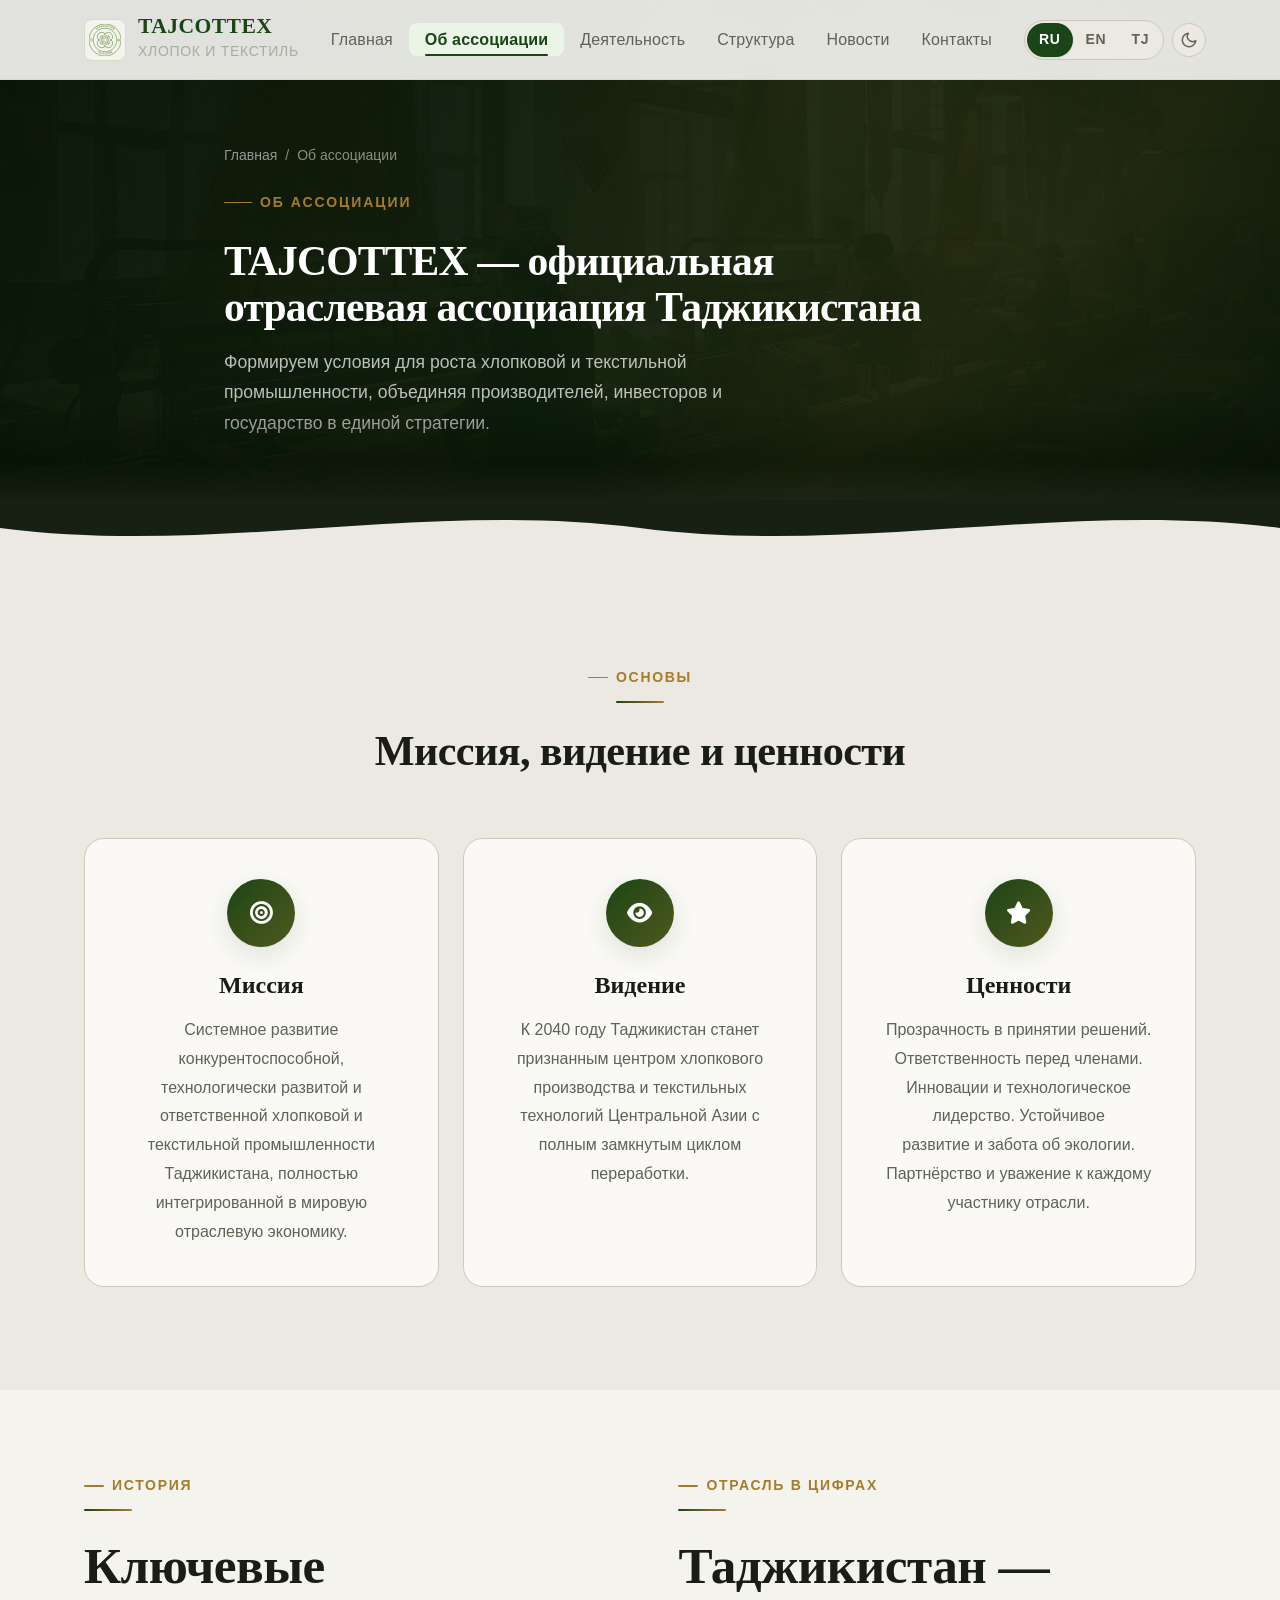
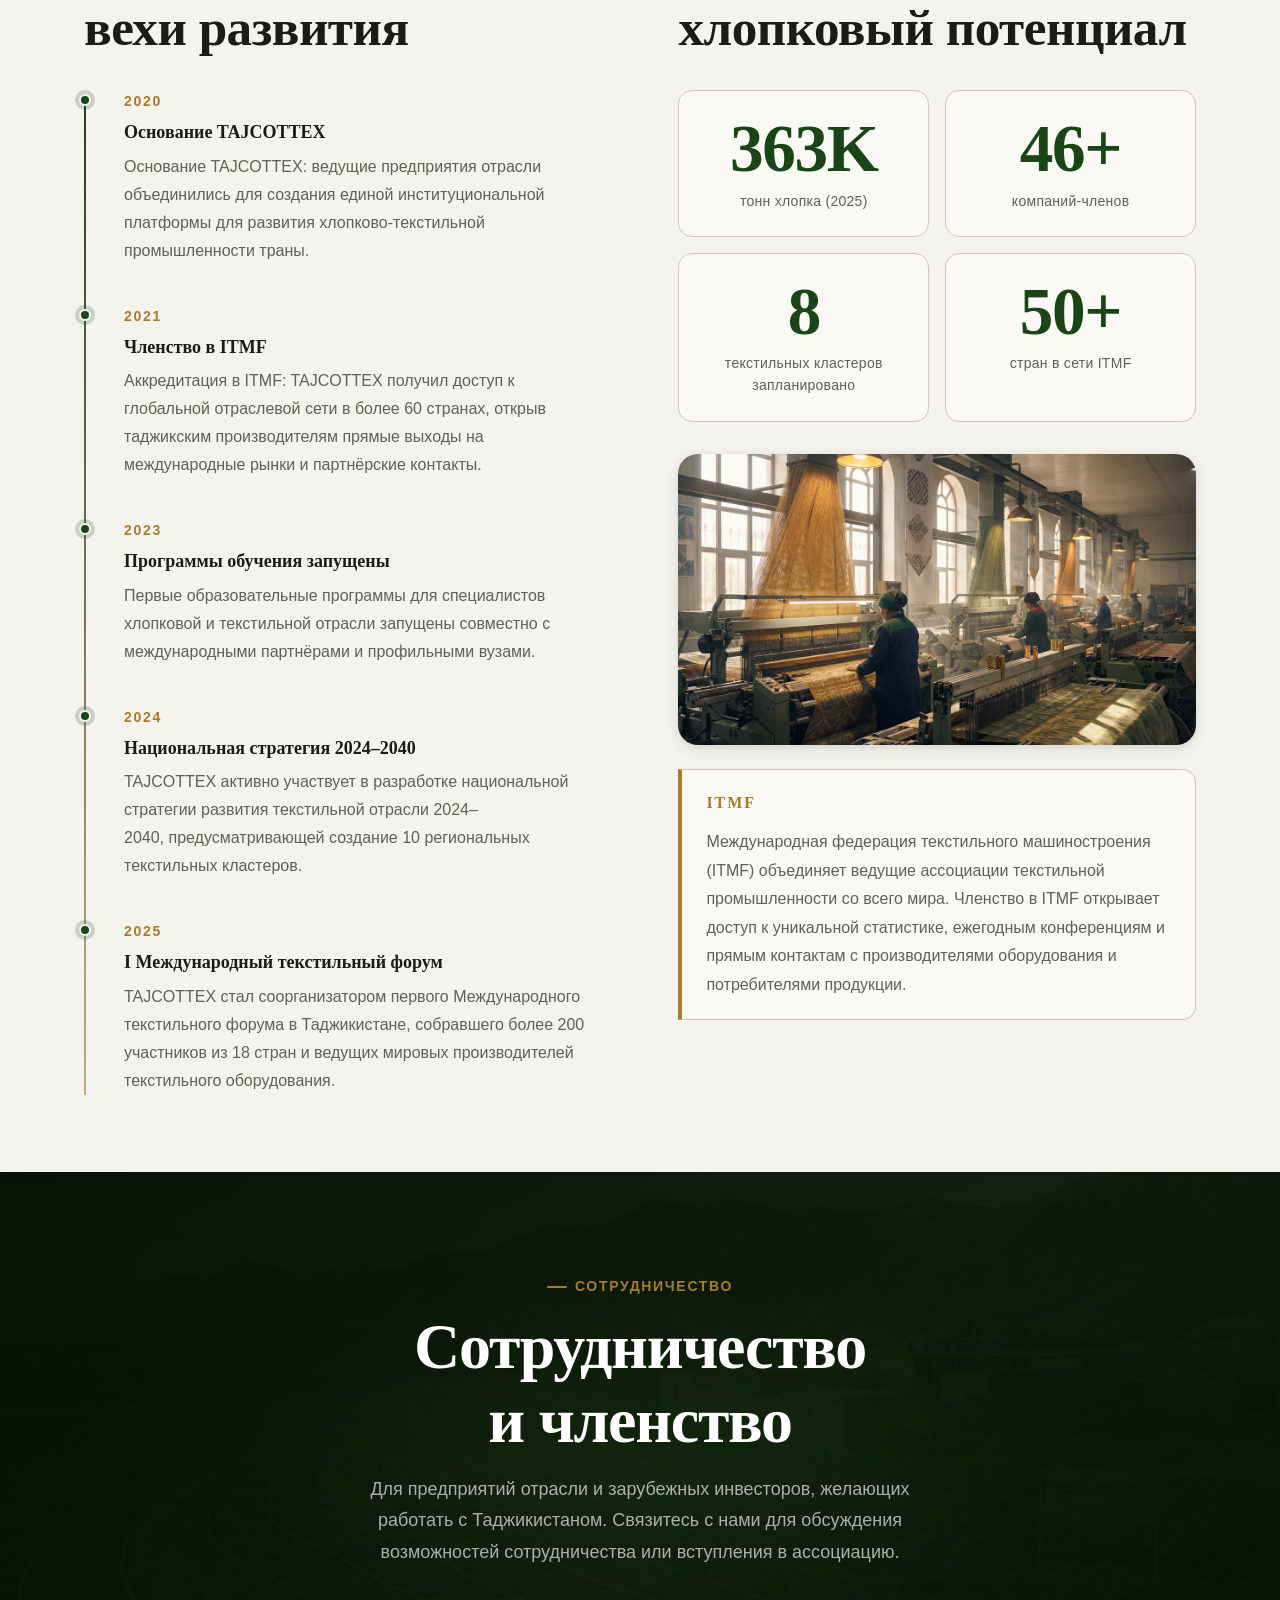
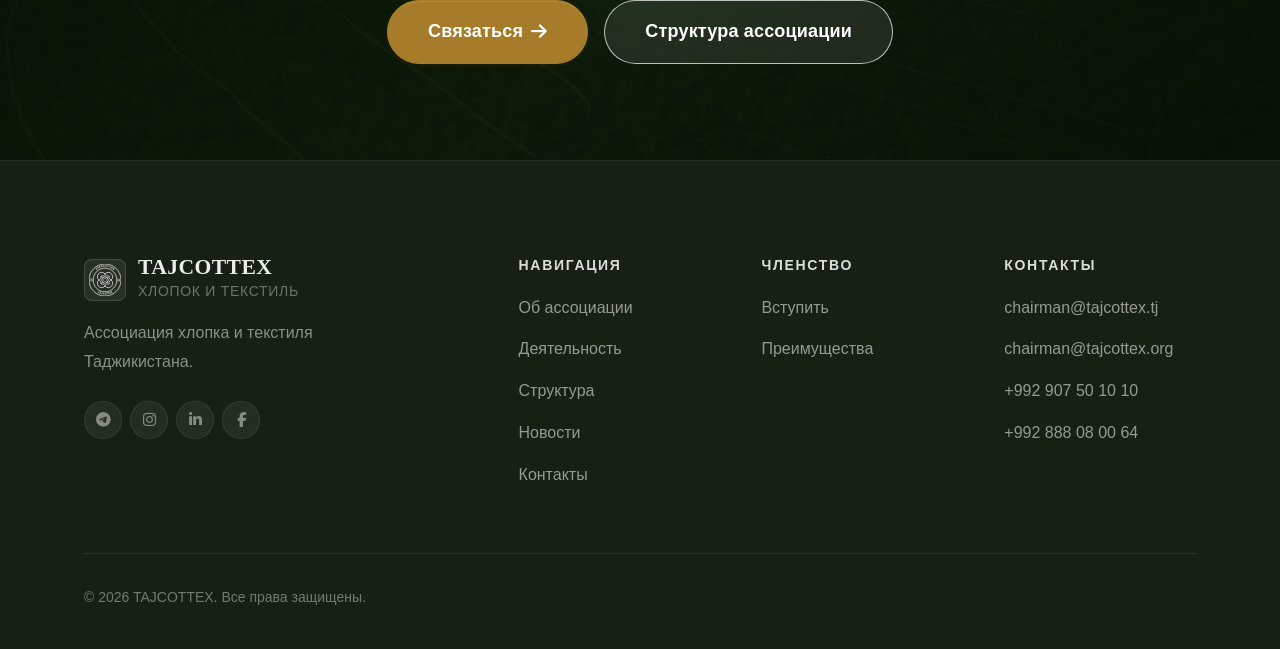
==== about.html @ 4021215e "Add files via upload" ====
<!DOCTYPE html>
<html lang="ru" data-theme="light">
<head>
  <meta charset="UTF-8">
  <meta name="viewport" content="width=device-width, initial-scale=1.0">
  <title>Об ассоциации — TAJCOTTEX</title>
  <meta name="description" content="Миссия, история, ценности и принципы управления TAJCOTTEX — национальной ассоциации хлопка и текстиля Таджикистана.">
  <link rel="icon" href="source/logo.svg" type="image/svg+xml">
  <link href="https://api.fontshare.com/v2/css?f[]=zodiak@400,500,700&f[]=satoshi@300,400,500,700&display=swap" rel="stylesheet">
  <link rel="stylesheet" href="https://cdnjs.cloudflare.com/ajax/libs/font-awesome/6.5.0/css/all.min.css">
  <link rel="stylesheet" href="css/styles.css">
  <link rel="stylesheet" href="css/inner.css">
</head>
<body>

<nav class="site-nav" role="navigation">
  <div class="nav-inner">
    <a href="index.html" class="nav-logo">
      <img src="source/logo.svg" alt="TAJCOTTEX" class="nav-logo-img">
      <div>
        <div class="nav-logo-text">TAJCOTTEX</div>
        <div class="nav-logo-sub" data-lang="ru" class="lang-active">Хлопок и Текстиль</div>
        <div class="nav-logo-sub" data-lang="en">Cotton &amp; Textile</div>
        <div class="nav-logo-sub" data-lang="tj">Пахта ва Нассоҷӣ</div>
      </div>
    </a>
    <ul class="nav-links" role="list">
      <li><a href="index.html"><span data-lang="ru" class="lang-active">Главная</span><span data-lang="en">Home</span><span data-lang="tj">Асосӣ</span></a></li>
      <li><a href="about.html" class="active"><span data-lang="ru" class="lang-active">Об ассоциации</span><span data-lang="en">About</span><span data-lang="tj">Дар бораи мо</span></a></li>
      <li><a href="activities.html"><span data-lang="ru" class="lang-active">Деятельность</span><span data-lang="en">Activities</span><span data-lang="tj">Фаъолият</span></a></li>
      <li><a href="structure.html"><span data-lang="ru" class="lang-active">Структура</span><span data-lang="en">Structure</span><span data-lang="tj">Сохтор</span></a></li>
      <li><a href="news.html"><span data-lang="ru" class="lang-active">Новости</span><span data-lang="en">News</span><span data-lang="tj">Хабарҳо</span></a></li>
      <li><a href="contact.html"><span data-lang="ru" class="lang-active">Контакты</span><span data-lang="en">Contact</span><span data-lang="tj">Тамос</span></a></li>
    </ul>
    <div class="nav-controls">
      <div class="lang-switcher" role="group">
        <button class="lang-btn" data-lang-btn="ru">RU</button>
        <button class="lang-btn" data-lang-btn="en">EN</button>
        <button class="lang-btn" data-lang-btn="tj">TJ</button>
      </div>
      <button class="theme-toggle" data-theme-toggle aria-label="Switch theme"></button>
      <button class="nav-hamburger" aria-label="Open menu" aria-expanded="false" aria-controls="mobile-menu-about">
        <span></span><span></span><span></span>
      </button>
    </div>
  </div>
  <nav id="mobile-menu-about" class="nav-mobile">
    <ul role="list">
      <li><a href="index.html"><span data-lang="ru" class="lang-active">Главная</span><span data-lang="en">Home</span><span data-lang="tj">Асосӣ</span></a></li>
      <li><a href="about.html"><span data-lang="ru" class="lang-active">Об ассоциации</span><span data-lang="en">About</span><span data-lang="tj">Дар бораи мо</span></a></li>
      <li><a href="activities.html"><span data-lang="ru" class="lang-active">Деятельность</span><span data-lang="en">Activities</span><span data-lang="tj">Фаъолият</span></a></li>
      <li><a href="structure.html"><span data-lang="ru" class="lang-active">Структура</span><span data-lang="en">Structure</span><span data-lang="tj">Сохтор</span></a></li>
      <li><a href="news.html"><span data-lang="ru" class="lang-active">Новости</span><span data-lang="en">News</span><span data-lang="tj">Хабарҳо</span></a></li>
      <li><a href="contact.html"><span data-lang="ru" class="lang-active">Контакты</span><span data-lang="en">Contact</span><span data-lang="tj">Тамос</span></a></li>
    </ul>
    <div class="nav-mobile-controls">
      <div class="lang-switcher">
        <button class="lang-btn" data-lang-btn="ru">RU</button>
        <button class="lang-btn" data-lang-btn="en">EN</button>
        <button class="lang-btn" data-lang-btn="tj">TJ</button>
      </div>
    </div>
  </nav>
</nav>

<!-- PAGE HEADER -->
<header class="page-header" style="--page-header-bg: url('source/about-factory.avif');">
  <div class="page-header-glow" aria-hidden="true"></div>
  <div class="page-header-shine" aria-hidden="true"></div>
  <div class="page-header-bg" style="background-image: url('source/about-factory.avif');"></div>
  <div class="container page-header-content">
    <ol class="breadcrumb" aria-label="Breadcrumb">
      <li><a href="index.html"><span data-lang="ru" class="lang-active">Главная</span><span data-lang="en">Home</span><span data-lang="tj">Асосӣ</span></a></li>
      <li class="breadcrumb-sep" aria-hidden="true">/</li>
      <li aria-current="page"><span data-lang="ru" class="lang-active">Об ассоциации</span><span data-lang="en">About</span><span data-lang="tj">Дар бораи мо</span></li>
    </ol>
    <div class="page-header-label">
      <span data-lang="ru" class="lang-active">Об ассоциации</span>
      <span data-lang="en">About the Association</span>
      <span data-lang="tj">Дар бораи Ассотсиатсия</span>
    </div>
    <h1>
      <span data-lang="ru" class="lang-active">TAJCOTTEX — официальная отраслевая ассоциация Таджикистана</span>
      <span data-lang="en">TAJCOTTEX — Tajikistan’s Official Industry Association</span>
      <span data-lang="tj">TAJCOTTEX — Ассотсиатсияи насли нави соҳа</span>
    </h1>
    <p class="page-header-desc">
      <span data-lang="ru" class="lang-active">Формируем условия для роста хлопковой и текстильной промышленности, объединяя производителей, инвесторов и государство в единой стратегии.</span>
      <span data-lang="en">Building conditions for growth in the cotton and textile sector by uniting producers, investors and government in a single coordinated strategy.</span>
      <span data-lang="tj">Истеҳсолкунандагон, сармоягузорон ва давлатро барои рушди устувори соҳаи пахта ва нассоҷии Тоҷикистон муттаҳид мекунем.</span>
    </p>
  </div>
</header>

<!-- Wave transition: dark header → light section -->
<div class="wave-divider" aria-hidden="true">
  <svg viewBox="0 0 1440 56" preserveAspectRatio="none" xmlns="http://www.w3.org/2000/svg">
    <path d="M0,28 C240,56 480,0 720,28 C960,56 1200,0 1440,28 L1440,56 L0,56 Z" fill="var(--color-surface-offset)"/>
  </svg>
</div>

<!-- MISSION, VISION, VALUES -->
<section class="mission-section section-follows-dark">
  <div class="container">
    <div class="section-header section-header--center fade-up">
      <div class="section-kicker"><span data-lang="ru" class="lang-active">Основы</span><span data-lang="en">Foundation</span><span data-lang="tj">Асос</span></div>
      <div class="divider-line"></div>
      <h2><span data-lang="ru" class="lang-active">Миссия, видение и ценности</span><span data-lang="en">Mission, Vision &amp; Values</span><span data-lang="tj">Миссия, дидгоҳ ва арзишҳо</span></h2>
    </div>
    <div class="mission-grid">
      <div class="mission-card fade-up">
        <div class="mission-icon"><i class="fa-solid fa-bullseye" aria-hidden="true"></i></div>
        <h3><span data-lang="ru" class="lang-active">Миссия</span><span data-lang="en">Mission</span><span data-lang="tj">Миссия</span></h3>
        <p><span data-lang="ru" class="lang-active">Системное развитие конкурентоспособной, технологически развитой и ответственной хлопковой и текстильной промышленности Таджикистана, полностью интегрированной в мировую отраслевую экономику.</span>
        <span data-lang="en">To develop a competitive, technologically advanced and responsible cotton and textile industry in Tajikistan, fully integrated into the global economy.</span>
        <span data-lang="tj">Рушди саноати пахта ва нассоҷии Тоҷикистон, ки рақобатпазир, устувор ва аз ҷиҳати технологӣ пешрафта ва ба иқтисоди ҷаҳонӣ ҳамгиро бошад.</span></p>
      </div>
      <div class="mission-card fade-up" style="transition-delay:0.1s">
        <div class="mission-icon"><i class="fa-solid fa-eye" aria-hidden="true"></i></div>
        <h3><span data-lang="ru" class="lang-active">Видение</span><span data-lang="en">Vision</span><span data-lang="tj">Дидгоҳ</span></h3>
        <p><span data-lang="ru" class="lang-active">К 2040 году Таджикистан станет признанным центром хлопкового производства и текстильных технологий Центральной Азии с полным замкнутым циклом переработки.</span>
        <span data-lang="en">By 2040, Tajikistan will be a recognised hub for cotton production and textile technologies in Central Asia, with a complete closed-loop processing cycle.</span>
        <span data-lang="tj">То соли 2040, Тоҷикистон маркази эътирофшудаи истеҳсоли пахта ва технологияҳои нассоҷии Осиёи Марказӣ бо давраи пурраи коркарди хом хоҳад шуд.</span></p>
      </div>
      <div class="mission-card fade-up" style="transition-delay:0.2s">
        <div class="mission-icon"><i class="fa-solid fa-star" aria-hidden="true"></i></div>
        <h3><span data-lang="ru" class="lang-active">Ценности</span><span data-lang="en">Values</span><span data-lang="tj">Арзишҳо</span></h3>
        <p><span data-lang="ru" class="lang-active">Прозрачность в принятии решений. Ответственность перед членами. Инновации и технологическое лидерство. Устойчивое развитие и забота об экологии. Партнёрство и уважение к каждому участнику отрасли.</span>
        <span data-lang="en">Transparency in decision-making. Accountability to our members. Innovation and technological leadership. Sustainability and environmental stewardship. Partnership and respect for every stakeholder.</span>
        <span data-lang="tj">Шаффофият дар қарорҳо. Масъулият дар назди аъзоён. Навоварӣ ва пешвоии технологӣ. Устуворӣ ва эҳтиром ба муҳити зист. Шарикӣ бо ҳар иштирокчии соҳа.</span></p>
      </div>
    </div>
  </div>
</section>

<!-- ABOUT DETAIL: TIMELINE + STATS -->
<section class="about-detail-section">
  <div class="container">
    <div class="about-detail-grid">

      <!-- TIMELINE -->
      <div class="fade-up">
        <div class="section-kicker"><span data-lang="ru" class="lang-active">История</span><span data-lang="en">History</span><span data-lang="tj">Таърих</span></div>
        <div class="divider-line"></div>
        <h2 class="about-detail-heading">
          <span data-lang="ru" class="lang-active">Ключевые вехи развития</span>
          <span data-lang="en">Key Milestones</span>
          <span data-lang="tj">Марҳалаҳои асосии ассотсиатсия</span>
        </h2>
        <div class="timeline">
          <div class="timeline-item">
            <div class="timeline-dot"></div>
            <div class="timeline-year">2020</div>
            <h3><span data-lang="ru" class="lang-active">Основание TAJCOTTEX</span><span data-lang="en">TAJCOTTEX Founded</span><span data-lang="tj">Таъсиси TAJCOTTEX</span></h3>
            <p><span data-lang="ru" class="lang-active">Основание TAJCOTTEX: ведущие предприятия отрасли объединились для создания единой институциональной платформы для развития хлопково-текстильной промышленности траны.</span><span data-lang="en">Leading industry enterprises united to create a single voice for Tajikistan's cotton-textile industry.</span><span data-lang="tj">Корхонаҳои пешбари соҳа барои эҷоди овози ягона барои саноати пахта-нассоҷии Тоҷикистон муттаҳид шуданд.</span></p>
          </div>
          <div class="timeline-item">
            <div class="timeline-dot"></div>
            <div class="timeline-year">2021</div>
            <h3><span data-lang="ru" class="lang-active">Членство в ITMF</span><span data-lang="en">ITMF Membership</span><span data-lang="tj">Узвият дар ITMF</span></h3>
            <p><span data-lang="ru" class="lang-active">Аккредитация в ITMF: TAJCOTTEX получил доступ к глобальной отраслевой сети в более 60 странах, открыв таджикским производителям прямые выходы на международные рынки и партнёрские контакты.</span><span data-lang="en">TAJCOTTEX joined the International Textile Manufacturers Federation, gaining access to a global partner network in 60+ countries.</span><span data-lang="tj">TAJCOTTEX ба ITMF ҳамроҳ шуд ва ба шабакаи ҷаҳонии шарикон дар зиёда аз 60 кишвар дастрасӣ пайдо кард.</span></p>
          </div>
          <div class="timeline-item">
            <div class="timeline-dot"></div>
            <div class="timeline-year">2023</div>
            <h3><span data-lang="ru" class="lang-active">Программы обучения запущены</span><span data-lang="en">Training Programs Launched</span><span data-lang="tj">Барномаҳои омӯзиш оғоз ёфтанд</span></h3>
            <p><span data-lang="ru" class="lang-active">Первые образовательные программы для специалистов хлопковой и текстильной отрасли запущены совместно с международными партнёрами и профильными вузами.</span><span data-lang="en">Launched the first professional development programmes for industry specialists, in partnership with international organisations and leading universities.</span><span data-lang="tj">Барномаҳои аввалини таълими касбӣ барои мутахассисони соҳа якҷоя бо шарикони байналмилалӣ ва донишгоҳҳои тахассусӣ оғоз ёфт.</span></p>
          </div>
          <div class="timeline-item">
            <div class="timeline-dot"></div>
            <div class="timeline-year">2024</div>
            <h3><span data-lang="ru" class="lang-active">Национальная стратегия 2024–2040</span><span data-lang="en">National Strategy 2024–2040</span><span data-lang="tj">Стратегияи миллии 2024–2040</span></h3>
            <p><span data-lang="ru" class="lang-active">TAJCOTTEX активно участвует в разработке национальной стратегии развития текстильной отрасли 2024–2040, предусматривающей создание 10 региональных текстильных кластеров.</span><span data-lang="en">Active participation in drafting the National Textile Industry Development Strategy 2024–2040, which envisages the creation of 10 regional textile clusters.</span><span data-lang="tj">Иштироки фаъол дар таҳияи Стратегияи миллии рушди соҳаи нассоҷӣ 2024–2040, ки таъсиси 10 кластери минтақавии нассоҷиро пешбинӣ мекунад.</span></p>
          </div>
          <div class="timeline-item">
            <div class="timeline-dot"></div>
            <div class="timeline-year">2025</div>
            <h3><span data-lang="ru" class="lang-active">I Международный текстильный форум</span><span data-lang="en">First International Textile Forum</span><span data-lang="tj">Аввалин Форуми байналмилалии нассоҷӣ</span></h3>
            <p><span data-lang="ru" class="lang-active">TAJCOTTEX стал соорганизатором первого Международного текстильного форума в Таджикистане, собравшего более 200 участников из 18 стран и ведущих мировых производителей текстильного оборудования.</span><span data-lang="en">TAJCOTTEX co-organised the first International Textile Forum in Tajikistan, bringing together over 200 delegates from 18 countries and leading global textile equipment manufacturers.</span><span data-lang="tj">TAJCOTTEX ҳамташкилдиҳандаи Аввалин форуми байналмилалии нассоҷии Тоҷикистон бо зиёда аз 200 нафар намояндагон аз 18 кишвар шуд.</span></p>
          </div>
        </div>
      </div>

      <!-- STATS + ITMF -->
      <div class="fade-up" style="transition-delay:0.15s;">
        <div class="section-kicker"><span data-lang="ru" class="lang-active">Отрасль в цифрах</span><span data-lang="en">Industry in Numbers</span><span data-lang="tj">Соҳа дар рақамҳо</span></div>
        <div class="divider-line"></div>
        <h2 class="about-detail-heading">
          <span data-lang="ru" class="lang-active">Таджикистан — хлопковый потенциал</span>
          <span data-lang="en">Tajikistan's Cotton Potential</span>
          <span data-lang="tj">Иқтидори пахтаи Тоҷикистон</span>
        </h2>
        <div class="about-stats-grid">
          <div class="about-stat-card">
            <div class="stat-number" data-count="392" data-suffix="K">392K</div>
            <div class="stat-label"><span data-lang="ru" class="lang-active">тонн хлопка (2025)</span><span data-lang="en">tons of cotton (2025)</span><span data-lang="tj">тонна пахта (2025)</span></div>
          </div>
          <div class="about-stat-card">
            <div class="stat-number" data-count="50" data-suffix="+">50+</div>
            <div class="stat-label"><span data-lang="ru" class="lang-active">компаний-членов</span><span data-lang="en">member companies</span><span data-lang="tj">ширкатҳои аъзо</span></div>
          </div>
          <div class="about-stat-card">
            <div class="stat-number" data-count="10">10</div>
            <div class="stat-label"><span data-lang="ru" class="lang-active">текстильных кластеров запланировано</span><span data-lang="en">textile clusters planned</span><span data-lang="tj">кластерҳои нассоҷӣ дар нақша</span></div>
          </div>
          <div class="about-stat-card">
            <div class="stat-number" data-count="60" data-suffix="+">60+</div>
            <div class="stat-label"><span data-lang="ru" class="lang-active">стран в сети ITMF</span><span data-lang="en">countries in ITMF network</span><span data-lang="tj">кишвар дар шабакаи ITMF</span></div>
          </div>
        </div>

        <!-- Factory image -->
        <div class="about-factory-img-wrap fade-up" style="transition-delay:0.25s;">
          <img src="source/about-factory.avif" alt="Textile factory interior" class="about-factory-img" loading="lazy">
        </div>

        <div class="about-itmf-card fade-up" style="transition-delay:0.3s;">
          <div class="about-itmf-label">ITMF</div>
          <p><span data-lang="ru" class="lang-active">Международная федерация текстильного машиностроения (ITMF) объединяет ведущие ассоциации текстильной промышленности со всего мира. Членство в ITMF открывает доступ к уникальной статистике, ежегодным конференциям и прямым контактам с производителями оборудования и потребителями продукции.</span>
          <span data-lang="en">The International Textile Manufacturers Federation (ITMF) brings together leading textile industry associations worldwide. ITMF membership provides access to unique statistics, annual conferences, and direct contacts with equipment manufacturers and buyers.</span>
          <span data-lang="tj">Федератсияи байналмилалии нассоҷӣ (ITMF) ассотсиатсияҳои пешбари соҳаро аз саросари ҷаҳон муттаҳид мекунад. Узвият дар ITMF дастрасӣ ба омори беназир, конфронсҳои солона ва робитаҳои мустақим бо истеҳсолкунандагони таҷҳизот ва харидоронро таъмин мекунад.</span></p>
        </div>
      </div>

    </div>
  </div>
</section>

<!-- CTA BANNER -->
<section class="cta-banner">
  <div class="cta-banner-bg" style="background-image:url('source/activities-sustainable.avif');"></div>
  <div class="cta-banner-glow"></div>
  <div class="container cta-banner-text">
    <div class="section-kicker cta-kicker"><span data-lang="ru" class="lang-active">Сотрудничество</span><span data-lang="en">Partnership</span><span data-lang="tj">Ҳамкорӣ</span></div>
    <h2><span data-lang="ru" class="lang-active">Сотрудничество и членство</span><span data-lang="en">Partnership &amp; Membership</span><span data-lang="tj">Барои ҳамкорӣ омодаед?</span></h2>
    <p><span data-lang="ru" class="lang-active">Для предприятий отрасли и зарубежных инвесторов, желающих работать с Таджикистаном. Связитесь с нами для обсуждения возможностей сотрудничества или вступления в ассоциацию.</span><span data-lang="en">Open to enterprises, investors and international organisations seeking to engage with Tajikistan's cotton and textile sector. Reach out to explore membership or partnership opportunities.</span><span data-lang="tj">Барои корхонаҳои соҳа ва сармоягузорони хориҷие, ки мехоҳанд бо Тоҷикистон ҳамкорӣ кунанд. Барои имконоти ҳамкорӣ ё узвият тамос гиред.</span></p>
    <div class="cta-banner-actions">
      <a href="contact.html" class="btn btn--accent btn--lg">
        <span data-lang="ru" class="lang-active">Связаться</span>
        <span data-lang="en">Contact us</span>
        <span data-lang="tj">Тамос гиред</span>
        <i class="fa-solid fa-arrow-right" aria-hidden="true"></i>
      </a>
      <a href="structure.html" class="btn btn--outline btn--lg">
        <span data-lang="ru" class="lang-active">Структура ассоциации</span>
        <span data-lang="en">Association Structure</span>
        <span data-lang="tj">Сохтори ассотсиатсия</span>
      </a>
    </div>
  </div>
</section>

<!-- FOOTER -->
<footer class="site-footer">
  <div class="container">
    <div class="footer-grid">
      <div class="footer-brand">
        <a href="index.html" class="nav-logo" style="margin-bottom:var(--space-4);">
          <img src="source/logo.svg" alt="TAJCOTTEX" class="nav-logo-img">
          <div><div class="nav-logo-text">TAJCOTTEX</div><div class="nav-logo-sub" data-lang="ru" class="lang-active">Хлопок и Текстиль</div><div class="nav-logo-sub" data-lang="en">Cotton &amp; Textile</div><div class="nav-logo-sub" data-lang="tj">Пахта ва Нассоҷӣ</div></div>
        </a>
        <p><span data-lang="ru" class="lang-active">Ассоциация хлопка и текстиля Таджикистана.</span><span data-lang="en">The Cotton and Textile Association of Tajikistan.</span><span data-lang="tj">Ассотсиатсияи пахта ва нассоҷии Тоҷикистон.</span></p>
        <div class="footer-social">
          <a href="#telegram-placeholder" aria-label="Telegram"><i class="fab fa-telegram" aria-hidden="true"></i></a>
          <a href="#instagram-placeholder" aria-label="Instagram"><i class="fab fa-instagram" aria-hidden="true"></i></a>
          <a href="#linkedin-placeholder" aria-label="LinkedIn"><i class="fab fa-linkedin-in" aria-hidden="true"></i></a>
          <a href="#facebook-placeholder" aria-label="Facebook"><i class="fab fa-facebook-f" aria-hidden="true"></i></a>
        </div>
      </div>
      <div class="footer-col">
        <h4><span data-lang="ru" class="lang-active">Навигация</span><span data-lang="en">Navigation</span><span data-lang="tj">Навигатсия</span></h4>
        <ul role="list">
          <li><a href="about.html"><span data-lang="ru" class="lang-active">Об ассоциации</span><span data-lang="en">About</span><span data-lang="tj">Дар бораи мо</span></a></li>
          <li><a href="activities.html"><span data-lang="ru" class="lang-active">Деятельность</span><span data-lang="en">Activities</span><span data-lang="tj">Фаъолият</span></a></li>
          <li><a href="structure.html"><span data-lang="ru" class="lang-active">Структура</span><span data-lang="en">Structure</span><span data-lang="tj">Сохтор</span></a></li>
          <li><a href="news.html"><span data-lang="ru" class="lang-active">Новости</span><span data-lang="en">News</span><span data-lang="tj">Хабарҳо</span></a></li>
          <li><a href="contact.html"><span data-lang="ru" class="lang-active">Контакты</span><span data-lang="en">Contact</span><span data-lang="tj">Тамос</span></a></li>
        </ul>
      </div>
      <div class="footer-col">
        <h4><span data-lang="ru" class="lang-active">Членство</span><span data-lang="en">Membership</span><span data-lang="tj">Узвият</span></h4>
        <ul role="list">
          <li><a href="contact.html"><span data-lang="ru" class="lang-active">Вступить</span><span data-lang="en">Join</span><span data-lang="tj">Ҳамроҳ шавед</span></a></li>
          <li><a href="activities.html"><span data-lang="ru" class="lang-active">Преимущества</span><span data-lang="en">Benefits</span><span data-lang="tj">Имтиёзҳо</span></a></li>
        </ul>
      </div>
      <div class="footer-col">
        <h4><span data-lang="ru" class="lang-active">Контакты</span><span data-lang="en">Contact</span><span data-lang="tj">Тамос</span></h4>
        <ul role="list">
          <li><a href="mailto:chairman@tajcottex.tj">chairman@tajcottex.tj</a></li>
          <li><a href="mailto:chairman@tajcottex.org">chairman@tajcottex.org</a></li>
          <li><a href="tel:+992907501010">+992 907 50 10 10</a></li>
          <li><a href="tel:+992888080064">+992 888 08 00 64</a></li>
        </ul>
      </div>
    </div>
    <div class="footer-bottom">
      <span>© 2026 TAJCOTTEX. <span data-lang="ru" class="lang-active">Все права защищены.</span><span data-lang="en">All rights reserved.</span><span data-lang="tj">Ҳамаи ҳуқуқҳо ҳифз шудааст.</span></span>
    </div>
  </div>
</footer>

<script src="js/main.js"></script>
<script data-pplx-inline-edit>
(function(){
  if(window===window.top)return;
  function inlineAll(orig,clone){
    if(orig.nodeType!==1)return;
    try{
      var cs=getComputedStyle(orig);
      var t='';
      for(var i=0;i<cs.length;i++){t+=cs[i]+':'+cs.getPropertyValue(cs[i])+';';}
      clone.style.cssText=t;
    }catch(e){}
    var oc=orig.children,cc=clone.children;
    for(var j=0;j<oc.length&&j<cc.length;j++){inlineAll(oc[j],cc[j]);}
  }
  function stripExternal(clone){
    var imgs=clone.querySelectorAll('img');
    for(var i=0;i<imgs.length;i++){
      var s=imgs[i].getAttribute('src');
      if(s&&!s.startsWith('data:'))imgs[i].removeAttribute('src');
    }
    var all=clone.querySelectorAll('*');
    for(var i=0;i<all.length;i++){
      var st=all[i].style.cssText;
      if(st&&st.indexOf('url(')>=0){
        all[i].style.cssText=st.replace(/url\(["']?(?!data:)[^)"']*["']?\)/gi,'none');
      }
    }
  }
  window.addEventListener('message',function(e){
    if(!e.data||e.data.type!=='INLINE_EDIT_CAPTURE_REQUEST')return;
    var scrollX=window.scrollX||window.pageXOffset||0;
    var scrollY=window.scrollY||window.pageYOffset||0;
    var w=window.innerWidth,h=window.innerHeight;
    try{
      var clone=document.documentElement.cloneNode(true);
      var rm=clone.querySelectorAll('script,link[rel="stylesheet"],style');
      for(var i=0;i<rm.length;i++){rm[i].remove();}
      inlineAll(document.documentElement,clone);
      stripExternal(clone);
      var html=new XMLSerializer().serializeToString(clone);
      var svg='<svg xmlns="http://www.w3.org/2000/svg" width="'+w+'" height="'+h+'">'
        +'<foreignObject width="100%" height="100%">'
        +'<div xmlns="http://www.w3.org/1999/xhtml" style="width:'+w+'px;height:'+h+'px;overflow:hidden">'
        +'<div style="transform:translate(-'+scrollX+'px,-'+scrollY+'px);transform-origin:top left">'
        +html+'</div></div></foreignObject></svg>';
      var svgUrl='data:image/svg+xml;charset=utf-8,'+encodeURIComponent(svg);
      var img=new Image();
      img.onload=function(){
        var c=document.createElement('canvas');c.width=w;c.height=h;
        c.getContext('2d').drawImage(img,0,0);
        window.parent.postMessage({type:'INLINE_EDIT_SCREENSHOT_RESULT',dataUrl:c.toDataURL('image/png'),scrollX:scrollX,scrollY:scrollY},'*');
      };
      img.onerror=function(){
        window.parent.postMessage({type:'INLINE_EDIT_SCREENSHOT_RESULT',dataUrl:null,scrollX:scrollX,scrollY:scrollY},'*');
      };
      img.src=svgUrl;
    }catch(err){
      window.parent.postMessage({type:'INLINE_EDIT_SCREENSHOT_RESULT',dataUrl:null,scrollX:scrollX,scrollY:scrollY},'*');
    }
  });
})();
</script></body>
</html>
---- css/styles.css ----
/* =====================================================
   TAJCOTTEX — Cotton & Textile Association of Tajikistan
   Premium Design System v2.0
   Palette: Deep forest green + warm ivory + gold accent
   Fonts: Zodiak (display) + Satoshi (body)
   ===================================================== */

/* ---- FONT IMPORTS ---- */
@import url('https://api.fontshare.com/v2/css?f[]=zodiak@400,500,700&f[]=satoshi@300,400,500,700&display=swap');

/* ---- DESIGN TOKENS ---- */
:root, [data-theme="light"] {
  /* Typography */
  --font-display: 'Zodiak', 'Georgia', serif;
  --font-body: 'Satoshi', 'Helvetica Neue', sans-serif;

  /* Type Scale — fluid */
  --text-xs:   clamp(0.75rem,  0.7rem  + 0.25vw, 0.875rem);
  --text-sm:   clamp(0.875rem, 0.8rem  + 0.35vw, 1rem);
  --text-base: clamp(1rem,     0.95rem + 0.25vw, 1.125rem);
  --text-lg:   clamp(1.125rem, 1rem    + 0.75vw, 1.5rem);
  --text-xl:   clamp(1.5rem,   1.2rem  + 1.25vw, 2.25rem);
  --text-2xl:  clamp(2rem,     1.2rem  + 2.5vw,  3.5rem);
  --text-3xl:  clamp(2.5rem,   1rem    + 4vw,    5rem);
  --text-hero: clamp(2.6rem,   0.8rem  + 3.5vw,  4.5rem);

  /* Spacing */
  --space-1:  0.25rem;
  --space-2:  0.5rem;
  --space-3:  0.75rem;
  --space-4:  1rem;
  --space-5:  1.25rem;
  --space-6:  1.5rem;
  --space-7:  1.75rem;
  --space-8:  2rem;
  --space-10: 2.5rem;
  --space-12: 3rem;
  --space-14: 3.5rem;
  --space-16: 4rem;
  --space-20: 5rem;
  --space-24: 6rem;
  --space-32: 8rem;

  /* ---- Surfaces (warm ivory system) ---- */
  --color-bg:              #f4f3ee;
  --color-surface:         #faf9f5;
  --color-surface-2:       #ffffff;
  --color-surface-offset:  #ebe9e1;
  --color-surface-offset-2: #e4e2da;
  --color-surface-dark:    #162013;
  --color-surface-dark-2:  #0f1a0c;
  --color-divider:         #d9d6cd;
  --color-border:          #cbc8be;

  /* ---- Text ---- */
  --color-text:            #191d15;
  --color-text-muted:      #5e6356;
  --color-text-faint:      #a8ac9f;
  --color-text-inverse:    #f4f3ee;

  /* ---- Primary: Deep Forest Green ---- */
  --color-primary:         #1a4516;
  --color-primary-mid:     #266020;
  --color-primary-hover:   #122f0f;
  --color-primary-light:   #cce2c5;
  --color-primary-subtle:  #eaf4e7;
  --color-primary-glow:    rgba(26, 69, 22, 0.12);

  /* ---- Accent: Premium Warm Gold ---- */
  --color-accent:          #a67c2a;
  --color-accent-hover:    #8a6220;
  --color-accent-light:    #f0e4c3;
  --color-accent-glow:     rgba(166, 124, 42, 0.15);

  /* ---- UI ---- */
  --color-success:         #2e7d32;
  --color-error:           #c62828;

  /* ---- Radius ---- */
  --radius-sm:   0.25rem;
  --radius-md:   0.5rem;
  --radius-lg:   0.875rem;
  --radius-xl:   1.25rem;
  --radius-2xl:  1.75rem;
  --radius-full: 9999px;

  /* ---- Transitions ---- */
  --transition-fast:        120ms cubic-bezier(0.16, 1, 0.3, 1);
  --transition-interactive: 200ms cubic-bezier(0.16, 1, 0.3, 1);
  --transition-slow:        400ms cubic-bezier(0.16, 1, 0.3, 1);

  /* ---- Shadows (premium layered) ---- */
  --shadow-xs: 0 1px 2px rgba(14, 28, 10, 0.05), 0 1px 3px rgba(14, 28, 10, 0.04);
  --shadow-sm: 0 2px 6px rgba(14, 28, 10, 0.07), 0 1px 3px rgba(14, 28, 10, 0.04);
  --shadow-md: 0 4px 16px rgba(14, 28, 10, 0.09), 0 2px 6px rgba(14, 28, 10, 0.05);
  --shadow-lg: 0 12px 36px rgba(14, 28, 10, 0.12), 0 4px 12px rgba(14, 28, 10, 0.06);
  --shadow-xl: 0 24px 60px rgba(14, 28, 10, 0.16), 0 8px 24px rgba(14, 28, 10, 0.08);
  --shadow-2xl: 0 48px 96px rgba(14, 28, 10, 0.20), 0 16px 40px rgba(14, 28, 10, 0.10);

  /* ---- Layout ---- */
  --content-narrow:  640px;
  --content-default: 960px;
  --content-wide:    1240px;
  --nav-height:      80px;
}

/* DARK MODE */
[data-theme="dark"] {
  --color-bg:              #0e1209;
  --color-surface:         #131810;
  --color-surface-2:       #191f15;
  --color-surface-offset:  #111609;
  --color-surface-offset-2: #161c10;
  --color-surface-dark:    #0b0f08;
  --color-surface-dark-2:  #080c06;
  --color-divider:         #202a1a;
  --color-border:          #2a3522;
  --color-text:            #dfe4d8;
  --color-text-muted:      #838c79;
  --color-text-faint:      #4a5442;
  --color-text-inverse:    #0e1209;
  --color-primary:         #68b35e;
  --color-primary-mid:     #56993c;
  --color-primary-hover:   #7aca6e;
  --color-primary-light:   #1c3016;
  --color-primary-subtle:  #162112;
  --color-primary-glow:    rgba(104, 179, 94, 0.12);
  --color-accent:          #d4a43c;
  --color-accent-hover:    #e2b84e;
  --color-accent-light:    #2c210a;
  --color-accent-glow:     rgba(212, 164, 60, 0.12);
  --shadow-xs: 0 1px 2px rgba(0,0,0,0.18);
  --shadow-sm: 0 2px 8px rgba(0,0,0,0.22);
  --shadow-md: 0 8px 24px rgba(0,0,0,0.30);
  --shadow-lg: 0 16px 48px rgba(0,0,0,0.40);
  --shadow-xl: 0 32px 72px rgba(0,0,0,0.50);
  --shadow-2xl: 0 48px 96px rgba(0,0,0,0.58);
}

@media (prefers-color-scheme: dark) {
  :root:not([data-theme]) {
    --color-bg:              #0e1209;
    --color-surface:         #131810;
    --color-surface-2:       #191f15;
    --color-surface-offset:  #111609;
    --color-surface-offset-2: #161c10;
    --color-surface-dark:    #0b0f08;
    --color-surface-dark-2:  #080c06;
    --color-divider:         #202a1a;
    --color-border:          #2a3522;
    --color-text:            #dfe4d8;
    --color-text-muted:      #838c79;
    --color-text-faint:      #4a5442;
    --color-text-inverse:    #0e1209;
    --color-primary:         #68b35e;
    --color-primary-mid:     #56993c;
    --color-primary-hover:   #7aca6e;
    --color-primary-light:   #1c3016;
    --color-primary-subtle:  #162112;
    --color-primary-glow:    rgba(104, 179, 94, 0.12);
    --color-accent:          #d4a43c;
    --color-accent-hover:    #e2b84e;
    --color-accent-light:    #2c210a;
    --color-accent-glow:     rgba(212, 164, 60, 0.12);
  }
}

/* ---- BASE RESET ---- */
*, *::before, *::after {
  box-sizing: border-box;
  margin: 0;
  padding: 0;
}

html {
  -webkit-font-smoothing: antialiased;
  -moz-osx-font-smoothing: grayscale;
  text-rendering: optimizeLegibility;
  scroll-behavior: smooth;
  scroll-padding-top: var(--nav-height);
  hanging-punctuation: first last;
}

body {
  min-height: 100dvh;
  line-height: 1.65;
  font-family: var(--font-body);
  font-size: var(--text-base);
  color: var(--color-text);
  background-color: var(--color-bg);
  transition: background-color var(--transition-slow), color var(--transition-slow);
  overflow-x: hidden;
}

img, video, canvas { display: block; max-width: 100%; height: auto; }
ul[role="list"], ol[role="list"] { list-style: none; }
input, button, textarea, select { font: inherit; color: inherit; }
h1, h2, h3, h4, h5, h6 { text-wrap: balance; line-height: 1.15; font-family: var(--font-display); color: var(--color-text); }
p { text-wrap: pretty; }
a { color: inherit; text-decoration: none; }

::selection {
  background: color-mix(in oklab, var(--color-primary) 25%, transparent);
  color: var(--color-text);
}

:focus-visible {
  outline: 2px solid var(--color-primary);
  outline-offset: 3px;
  border-radius: var(--radius-sm);
}

@media (prefers-reduced-motion: reduce) {
  *, *::before, *::after {
    animation-duration: 0.01ms !important;
    transition-duration: 0.01ms !important;
    scroll-behavior: auto !important;
  }
}

.sr-only {
  position: absolute; width: 1px; height: 1px; padding: 0; margin: -1px;
  overflow: hidden; clip: rect(0, 0, 0, 0); white-space: nowrap; border-width: 0;
}

/* ---- LAYOUT UTILITIES ---- */
.container {
  width: 100%;
  max-width: var(--content-wide);
  margin-inline: auto;
  padding-inline: clamp(var(--space-6), 5vw, var(--space-16));
}

.container--narrow { max-width: var(--content-narrow); }
.container--default { max-width: var(--content-default); }

section {
  padding-block: clamp(var(--space-16), 8vw, var(--space-32));
}

/* ---- BUTTONS ---- */
.btn {
  display: inline-flex;
  align-items: center;
  gap: var(--space-2);
  padding: var(--space-3) var(--space-7);
  font-family: var(--font-body);
  font-size: var(--text-sm);
  font-weight: 600;
  letter-spacing: 0.02em;
  border-radius: var(--radius-full);
  border: 1.5px solid transparent;
  cursor: pointer;
  transition: all var(--transition-interactive);
  white-space: nowrap;
  text-decoration: none;
  position: relative;
}

.btn--primary {
  background: var(--color-primary);
  color: #fff;
  border-color: var(--color-primary);
  box-shadow: 0 1px 4px rgba(14, 28, 10, 0.20), inset 0 1px 0 rgba(255,255,255,0.08);
}
.btn--primary:hover {
  background: var(--color-primary-hover);
  border-color: var(--color-primary-hover);
  transform: translateY(-1px);
  box-shadow: 0 6px 20px rgba(14, 28, 10, 0.22), inset 0 1px 0 rgba(255,255,255,0.10);
}
.btn--primary:active {
  transform: translateY(0);
  box-shadow: 0 1px 4px rgba(14, 28, 10, 0.20);
}

.btn--outline {
  background: rgba(255,255,255,0.09);
  color: #fff;
  /* Boosted border opacity for better ghost CTA readability on dark overlays */
  border-color: rgba(255,255,255,0.70);
  backdrop-filter: blur(4px);
  font-weight: 600;
}
.btn--outline:hover {
  background: rgba(255,255,255,0.18);
  border-color: rgba(255,255,255,0.95);
  box-shadow: 0 2px 12px rgba(0,0,0,0.22);
}

.btn--outline-dark {
  background: transparent;
  color: var(--color-primary);
  border-color: var(--color-primary-light);
}
.btn--outline-dark:hover {
  background: var(--color-primary-subtle);
  border-color: var(--color-primary);
}

.btn--ghost {
  background: transparent;
  color: var(--color-primary);
  /* Stronger border opacity for better contrast against light pages */
  border-color: color-mix(in oklab, var(--color-primary) 60%, transparent);
  font-weight: 600;
}
.btn--ghost:hover {
  background: var(--color-primary-subtle);
  border-color: var(--color-primary);
  box-shadow: 0 2px 8px var(--color-primary-glow);
}

.btn--accent {
  background: var(--color-accent);
  color: #fff;
  border-color: var(--color-accent);
  box-shadow: 0 1px 4px rgba(100, 70, 10, 0.25), inset 0 1px 0 rgba(255,255,255,0.10);
}
.btn--accent:hover {
  background: var(--color-accent-hover);
  border-color: var(--color-accent-hover);
  transform: translateY(-1px);
  box-shadow: 0 6px 20px rgba(100, 70, 10, 0.28);
}

.btn--lg {
  padding: var(--space-4) var(--space-10);
  font-size: var(--text-base);
  letter-spacing: 0.01em;
}

.btn--sm {
  padding: var(--space-2) var(--space-5);
  font-size: var(--text-xs);
}

/* ---- NAV ---- */
.site-nav {
  position: fixed;
  top: 0;
  left: 0;
  right: 0;
  z-index: 1000;
  height: var(--nav-height);
  background: color-mix(in oklab, var(--color-surface) 90%, transparent);
  backdrop-filter: blur(20px) saturate(180%);
  -webkit-backdrop-filter: blur(20px) saturate(180%);
  border-bottom: 1px solid var(--color-divider);
  transition: background var(--transition-slow), border-color var(--transition-slow), box-shadow var(--transition-slow);
}

.site-nav.scrolled {
  background: color-mix(in oklab, var(--color-surface) 96%, transparent);
  box-shadow: var(--shadow-md);
  border-bottom-color: transparent;
}

.nav-inner {
  display: flex;
  align-items: center;
  justify-content: space-between;
  height: 100%;
  max-width: var(--content-wide);
  margin-inline: auto;
  padding-inline: clamp(var(--space-6), 5vw, var(--space-16));
  gap: var(--space-6);
}

/* Logo */
.nav-logo {
  display: flex;
  align-items: center;
  gap: var(--space-3);
  flex-shrink: 0;
  text-decoration: none;
}

.nav-logo-img {
  width: 42px;
  height: 42px;
  border-radius: var(--radius-md);
  object-fit: contain;
  /* Warm ivory bg keeps the SVG logo always visible on light surfaces */
  background: #f4f3ee;
  padding: 4px;
  border: 1px solid var(--color-primary-light);
  transition: transform var(--transition-fast);
  /* No filter in light mode — SVG renders in its own colors */
  filter: none;
}

.nav-logo:hover .nav-logo-img {
  transform: scale(1.04);
}

.nav-logo-text {
  font-family: var(--font-display);
  font-size: clamp(1.1rem, 1rem + 0.5vw, 1.35rem);
  font-weight: 700;
  color: var(--color-primary);
  line-height: 1;
  letter-spacing: 0.02em;
}

.nav-logo-sub {
  font-size: var(--text-xs);
  color: var(--color-text-faint);
  font-weight: 400;
  letter-spacing: 0.05em;
  text-transform: uppercase;
  margin-top: 2px;
}

/* Nav links */
.nav-links {
  display: flex;
  align-items: center;
  gap: 0;
  list-style: none;
  margin: 0;
  padding: 0;
}

.nav-links a {
  font-size: var(--text-sm);
  font-weight: 500;
  color: var(--color-text-muted);
  padding: var(--space-2) var(--space-4);
  border-radius: var(--radius-md);
  transition: color var(--transition-fast), background var(--transition-fast);
  white-space: nowrap;
  letter-spacing: 0.01em;
  position: relative;
}

.nav-links a::after {
  content: '';
  position: absolute;
  bottom: 0;
  left: var(--space-4);
  right: var(--space-4);
  height: 2px;
  background: var(--color-primary);
  border-radius: 2px;
  transform: scaleX(0);
  transition: transform var(--transition-fast);
}

.nav-links a:hover {
  color: var(--color-primary);
  background: var(--color-primary-subtle);
}

.nav-links a.active {
  color: var(--color-primary);
  background: var(--color-primary-subtle);
  font-weight: 600;
}

/* Consistent active underline — anchored to bottom of link padding box */
.nav-links a.active::after {
  transform: scaleX(1);
  background: var(--color-primary);
  height: 2px;
  /* Match horizontal inset of the link padding so underline is neatly contained */
  left: var(--space-4);
  right: var(--space-4);
}

/* Language + controls */
.nav-controls {
  display: flex;
  align-items: center;
  gap: var(--space-2);
  flex-shrink: 0;
}

.lang-switcher {
  display: flex;
  background: var(--color-surface-offset);
  border-radius: var(--radius-full);
  padding: 2px;
  gap: 1px;
  border: 1px solid var(--color-border);
}

.lang-btn {
  /* 34px min tap height for the language buttons */
  min-height: 34px;
  padding: var(--space-1) var(--space-3);
  font-size: var(--text-xs);
  font-weight: 700;
  letter-spacing: 0.05em;
  border-radius: var(--radius-full);
  border: none;
  background: transparent;
  color: var(--color-text-muted);
  cursor: pointer;
  transition: all var(--transition-fast);
}

.lang-btn.active {
  background: var(--color-primary);
  color: #fff;
  box-shadow: var(--shadow-xs);
}

.theme-toggle {
  width: 34px;
  height: 34px;
  display: flex;
  align-items: center;
  justify-content: center;
  border-radius: var(--radius-full);
  border: 1px solid var(--color-border);
  background: var(--color-surface-offset);
  color: var(--color-text-muted);
  cursor: pointer;
  transition: all var(--transition-fast);
  font-size: 0.875rem;
}

.theme-toggle:hover {
  background: var(--color-primary-subtle);
  color: var(--color-primary);
  border-color: var(--color-primary-light);
}

/* Hamburger */
.nav-hamburger {
  display: none;
  flex-direction: column;
  gap: 5px;
  width: 38px;
  height: 38px;
  align-items: center;
  justify-content: center;
  border: 1px solid var(--color-border);
  background: var(--color-surface-offset);
  border-radius: var(--radius-md);
  cursor: pointer;
  padding: 0;
  position: relative;
  z-index: 1001;
}

.nav-hamburger span {
  width: 18px;
  height: 1.5px;
  background: var(--color-text);
  border-radius: 2px;
  transition: all var(--transition-fast);
  transform-origin: center;
}

/* Hamburger open → X animation */
.nav-hamburger[aria-expanded="true"] span:nth-child(1) {
  transform: translateY(6.5px) rotate(45deg);
}
.nav-hamburger[aria-expanded="true"] span:nth-child(2) {
  opacity: 0;
  transform: scaleX(0);
}
.nav-hamburger[aria-expanded="true"] span:nth-child(3) {
  transform: translateY(-6.5px) rotate(-45deg);
}

/* Mobile nav */
.nav-mobile {
  position: fixed;
  top: var(--nav-height);
  left: 0;
  right: 0;
  /* Richer surface: slightly elevated over the page bg */
  background: var(--color-surface-2);
  border-bottom: 1px solid var(--color-divider);
  /* Generous padding: top breathes, sides and bottom frame the content */
  padding: var(--space-5) var(--space-5) var(--space-8);
  box-shadow: var(--shadow-lg);
  z-index: 999;
  transform: translateY(-10px);
  opacity: 0;
  pointer-events: none;
  /* Slightly slower open for a more premium feel */
  transition: transform 260ms cubic-bezier(0.16, 1, 0.3, 1), opacity 220ms cubic-bezier(0.16, 1, 0.3, 1);
  max-height: calc(100dvh - var(--nav-height));
  overflow-y: auto;
  /* Smooth scrolling within the menu */
  -webkit-overflow-scrolling: touch;
  overscroll-behavior: contain;
}

.nav-mobile.open {
  transform: translateY(0);
  opacity: 1;
  pointer-events: auto;
}

.nav-mobile ul {
  list-style: none;
  padding: 0;
  margin: 0;
  display: flex;
  flex-direction: column;
  /* Remove the gap — dividers are now drawn as subtle borders between items */
  gap: 0;
}

/* Thin hairline separator between each menu item */
.nav-mobile ul li + li {
  border-top: 1px solid var(--color-divider);
}

.nav-mobile ul li a {
  display: flex;
  align-items: center;
  /* Min 52px tap target height — generous for thumbs */
  min-height: 52px;
  padding: var(--space-4) var(--space-4);
  font-size: var(--text-base);
  font-weight: 500;
  color: var(--color-text);
  /* Slight letter-spacing for readability at larger size */
  letter-spacing: 0.01em;
  border-radius: var(--radius-md);
  transition: color var(--transition-fast), background var(--transition-fast);
}

.nav-mobile ul li a:hover,
.nav-mobile ul li a.active {
  color: var(--color-primary);
  background: var(--color-primary-subtle);
}

.nav-mobile-controls {
  display: flex;
  align-items: center;
  gap: var(--space-4);
  /* Taller top-padding for clear visual breathing after the links */
  padding: var(--space-6) var(--space-4) 0;
  border-top: 2px solid var(--color-divider);
  margin-top: var(--space-4);
}

/* ---- SECTION LABEL / KICKER ---- */
.section-kicker {
  display: inline-flex;
  align-items: center;
  gap: var(--space-2);
  font-size: var(--text-xs);
  font-weight: 700;
  letter-spacing: 0.12em;
  text-transform: uppercase;
  color: var(--color-accent);
  margin-bottom: var(--space-3);
}

.section-kicker::before {
  content: '';
  display: block;
  width: 20px;
  height: 1.5px;
  background: var(--color-accent);
  border-radius: 2px;
}

/* ---- PAGE HEADER (for inner pages) ---- */
.page-header {
  /* Tighter top padding — was clamp(14,8vw,20), now clamp(10,6vw,16) */
  padding-top: calc(var(--nav-height) + clamp(var(--space-10), 6vw, var(--space-16)));
  /* Tighter bottom padding — was clamp(16,8vw,24), now clamp(10,5vw,16) */
  padding-bottom: clamp(var(--space-10), 5vw, var(--space-16));
  background: var(--color-surface-dark);
  position: relative;
  overflow: hidden;
  margin-bottom: 0;
}

/* page-header-bg is now a CSS background via inline style */
.page-header-bg {
  position: absolute;
  inset: 0;
  background-size: cover;
  background-position: center 35%;
  /* Boosted opacity for richer photographic presence */
  opacity: 0.44;
  width: 100%;
  height: 100%;
  object-fit: cover;
  object-position: center 35%;
  transition: opacity 0.6s ease;
  /* Ken-Burns slow zoom */
  animation: page-header-zoom 12s ease-out forwards;
}

@keyframes page-header-zoom {
  from { transform: scale(1.06); }
  to   { transform: scale(1.00); }
}

/* Directional gradient overlay — richer than before */
.page-header::after {
  content: '';
  position: absolute;
  inset: 0;
  background: linear-gradient(155deg,
    rgba(7, 18, 5, 0.88) 0%,
    rgba(12, 30, 8, 0.65) 45%,
    rgba(18, 44, 10, 0.52) 72%,
    rgba(7, 16, 5, 0.78) 100%
  );
}

/* Noise/grain texture pseudo-overlay for premium feel */
.page-header-bg::after {
  content: '';
  position: absolute;
  inset: 0;
  background-image: url("data:image/svg+xml,%3Csvg viewBox='0 0 200 200' xmlns='http://www.w3.org/2000/svg'%3E%3Cfilter id='n'%3E%3CfeTurbulence type='fractalNoise' baseFrequency='0.85' numOctaves='4' stitchTiles='stitch'/%3E%3C/filter%3E%3Crect width='100%25' height='100%25' filter='url(%23n)' opacity='0.04'/%3E%3C/svg%3E");
  background-size: 200px;
  pointer-events: none;
  z-index: 1;
}

/* Curved/wave bottom fade into light section below */
.page-header::before {
  content: '';
  position: absolute;
  left: 0; right: 0; bottom: -1px;
  height: 100px;
  background: linear-gradient(to bottom,
    transparent 0%,
    rgba(6, 16, 4, 0.55) 60%,
    var(--color-surface-dark) 100%
  );
  z-index: 3;
  pointer-events: none;
}

.page-header .container {
  position: relative;
  z-index: 2;
}

/* Gold radial glow overlay — placed via a pseudo that doesn't conflict */
.page-header .page-header-glow {
  position: absolute;
  inset: 0;
  z-index: 2;
  background-image: radial-gradient(circle at 70% 20%, rgba(166, 124, 42, 0.10) 0%, transparent 50%);
  pointer-events: none;
}

.page-header-label {
  font-size: var(--text-xs);
  font-weight: 700;
  letter-spacing: 0.14em;
  text-transform: uppercase;
  color: var(--color-accent);
  margin-bottom: var(--space-3);
  display: flex;
  align-items: center;
  gap: var(--space-3);
}

.page-header-label::before {
  content: '';
  display: inline-block;
  width: 28px;
  height: 1.5px;
  background: var(--color-accent);
}

.page-header h1 {
  font-size: clamp(1.65rem, 0.8rem + 2vw, 2.75rem);
  color: #fff;
  font-weight: 700;
  margin-bottom: var(--space-4);
  max-width: 820px;
  line-height: 1.12;
  letter-spacing: -0.01em;
}

.page-header p,
.page-header .page-header-desc {
  font-size: clamp(0.9375rem, 0.88rem + 0.28vw, 1.1rem);
  color: rgba(255,255,255,0.72);
  max-width: 600px;
  line-height: 1.72;
}

/* Breadcrumb */
.breadcrumb {
  display: flex;
  align-items: center;
  gap: var(--space-2);
  font-size: var(--text-xs);
  color: rgba(255,255,255,0.40);
  /* Tighter — was space-8, now space-5 */
  margin-bottom: var(--space-5);
  list-style: none;
  flex-wrap: wrap;
}

.breadcrumb a { color: rgba(255,255,255,0.55); transition: color var(--transition-fast); }
.breadcrumb a:hover { color: rgba(255,255,255,0.90); }
.breadcrumb-sep { color: rgba(255,255,255,0.22); }

/* ---- CARDS ---- */
.card {
  background: var(--color-surface);
  border: 1px solid var(--color-border);
  border-radius: var(--radius-xl);
  overflow: hidden;
  transition: box-shadow var(--transition-interactive), transform var(--transition-interactive), border-color var(--transition-interactive);
  /* Ensure text never sticks to edges */
  padding: clamp(var(--space-5), 3vw, var(--space-8));
}

.card:hover {
  box-shadow: var(--shadow-lg);
  transform: translateY(-3px);
  border-color: var(--color-primary-light);
}

/* ---- STATS BAR ---- */
.stat-card {
  text-align: center;
  padding: clamp(var(--space-6), 3vw, var(--space-10));
}

.stat-number {
  font-family: var(--font-display);
  font-size: var(--text-2xl);
  font-weight: 700;
  color: var(--color-primary);
  line-height: 1;
  margin-bottom: var(--space-2);
  letter-spacing: -0.02em;
}

.stat-label {
  font-size: var(--text-sm);
  color: var(--color-text-muted);
  font-weight: 500;
  letter-spacing: 0.01em;
}

/* ---- FOOTER ---- */
.site-footer {
  background: var(--color-surface-dark);
  color: rgba(255,255,255,0.65);
  padding-top: clamp(var(--space-16), 8vw, var(--space-24));
  padding-bottom: var(--space-10);
  border-top: 1px solid rgba(255,255,255,0.06);
}

.footer-grid {
  display: grid;
  grid-template-columns: 2fr 1fr 1fr 1fr;
  gap: clamp(var(--space-8), 4vw, var(--space-16));
  padding-bottom: clamp(var(--space-12), 5vw, var(--space-20));
  border-bottom: 1px solid rgba(255,255,255,0.07);
  margin-bottom: var(--space-8);
}

.footer-brand .nav-logo {
  margin-bottom: var(--space-5);
}

.footer-brand .nav-logo-text { color: #fff; }
.footer-brand .nav-logo-sub { color: rgba(255,255,255,0.35); }

.footer-brand p {
  font-size: var(--text-sm);
  line-height: 1.8;
  max-width: 300px;
  margin-bottom: var(--space-6);
  color: rgba(255,255,255,0.50);
}

.footer-social {
  display: flex;
  gap: var(--space-2);
}

.footer-social a {
  width: 38px;
  height: 38px;
  display: flex;
  align-items: center;
  justify-content: center;
  border-radius: var(--radius-full);
  background: rgba(255,255,255,0.06);
  border: 1px solid rgba(255,255,255,0.08);
  color: rgba(255,255,255,0.45);
  transition: all var(--transition-fast);
  font-size: 15px;
}

.footer-social a:hover {
  background: var(--color-primary);
  border-color: var(--color-primary);
  color: #fff;
  transform: translateY(-2px);
}

.footer-col h4 {
  font-family: var(--font-body);
  font-size: var(--text-xs);
  font-weight: 700;
  letter-spacing: 0.12em;
  text-transform: uppercase;
  color: rgba(255,255,255,0.85);
  margin-bottom: var(--space-5);
}

.footer-col ul {
  list-style: none;
  padding: 0;
  margin: 0;
  display: flex;
  flex-direction: column;
  gap: var(--space-3);
}

.footer-col ul a {
  font-size: var(--text-sm);
  color: rgba(255,255,255,0.55);
  transition: color var(--transition-fast);
}

.footer-col ul a:hover { color: rgba(255,255,255,0.90); }

.footer-bottom {
  display: flex;
  align-items: center;
  justify-content: space-between;
  gap: var(--space-4);
  flex-wrap: wrap;
  font-size: var(--text-xs);
  color: rgba(255,255,255,0.40);
}

.footer-bottom a { color: rgba(255,255,255,0.38); transition: color var(--transition-fast); }
.footer-bottom a:hover { color: rgba(255,255,255,0.75); }

/* ---- SECTION HEADER ---- */
.section-header {
  margin-bottom: clamp(var(--space-10), 5vw, var(--space-16));
  /* improved typographic rhythm */
}

.section-header h2 {
  font-size: clamp(1.75rem, 1.2rem + 1.8vw, 2.75rem);
  font-weight: 700;
  color: var(--color-text);
  margin-bottom: var(--space-5);
  letter-spacing: -0.015em;
  line-height: 1.12;
}

.section-header p {
  font-size: clamp(1rem, 0.9rem + 0.3vw, 1.2rem);
  color: var(--color-text-muted);
  max-width: 620px;
  line-height: 1.8;
}

.section-header--center {
  text-align: center;
}

.section-header--center p {
  margin-inline: auto;
}

/* ---- DECORATIVE DIVIDER ---- */
.divider-line {
  width: 48px;
  height: 2px;
  background: linear-gradient(90deg, var(--color-primary), var(--color-accent));
  border-radius: var(--radius-full);
  margin-bottom: var(--space-6);
}

.section-header--center .divider-line {
  margin-inline: auto;
}

/* ---- TAG / BADGE ---- */
.tag {
  display: inline-flex;
  align-items: center;
  gap: var(--space-1);
  padding: 3px var(--space-3);
  background: var(--color-primary-subtle);
  color: var(--color-primary);
  border-radius: var(--radius-full);
  font-size: var(--text-xs);
  font-weight: 600;
  letter-spacing: 0.03em;
  border: 1px solid var(--color-primary-light);
}

.tag--accent {
  background: var(--color-accent-light);
  color: var(--color-accent);
  border-color: color-mix(in oklab, var(--color-accent) 30%, transparent);
}

.tag--dark {
  background: rgba(255,255,255,0.10);
  color: rgba(255,255,255,0.80);
  border-color: rgba(255,255,255,0.15);
}

/* ---- NAV MOBILE ACTIVE STATE ---- */
.nav-mobile ul li a.active {
  color: var(--color-primary);
  background: var(--color-primary-subtle);
  font-weight: 600;
  /* Left accent bar: 3px thick, offset absorbed by padding reduction on the left side only */
  border-left: 3px solid var(--color-primary);
  padding-left: calc(var(--space-4) - 3px);
}

/* ---- ANIMATED ENTRY (fade-up) ---- */
/* Default: fully visible. JS adds the hidden state after load. */
.fade-up {
  opacity: 1;
  transform: none;
  transition: opacity 0.65s cubic-bezier(0.16, 1, 0.3, 1), transform 0.65s cubic-bezier(0.16, 1, 0.3, 1);
}

/* JS adds .js-reveal-ready to <html> once the observer is set up */
.js-reveal-ready .fade-up {
  opacity: 0;
  transform: translateY(24px);
}

.js-reveal-ready .fade-up.visible {
  opacity: 1;
  transform: none;
}

/* ---- GRID HELPERS ---- */
.grid-2 { display: grid; grid-template-columns: repeat(2, 1fr); gap: var(--space-8); }
.grid-3 { display: grid; grid-template-columns: repeat(3, 1fr); gap: var(--space-8); }
.grid-4 { display: grid; grid-template-columns: repeat(4, 1fr); gap: var(--space-6); }

/* ---- LANG SWITCH ---- */
[data-lang]:not(.lang-active) { display: none !important; }

/* ---- LINK ARROW ---- */
.link-arrow {
  display: inline-flex;
  align-items: center;
  gap: var(--space-2);
  font-size: var(--text-sm);
  font-weight: 600;
  color: var(--color-primary);
  transition: gap var(--transition-fast), color var(--transition-fast);
}
.link-arrow:hover { gap: var(--space-3); color: var(--color-primary-hover); }

/* ====================================================
   RESPONSIVE BREAKPOINTS
   ==================================================== */

@media (max-width: 1024px) {
  .footer-grid { grid-template-columns: 1fr 1fr; }
  .grid-4 { grid-template-columns: repeat(2, 1fr); }
  .grid-3 { grid-template-columns: repeat(2, 1fr); }
}

@media (max-width: 768px) {
  .nav-links { display: none; }
  /* Hide the desktop language switcher on mobile — it lives inside the mobile menu */
  .nav-controls .lang-switcher { display: none; }
  /* Ensure nav-controls doesn't shrink and hamburger is always visible */
  .nav-controls {
    gap: var(--space-2);
    flex-shrink: 0;
    min-width: 0;
  }
  .nav-hamburger {
    display: flex;
    flex-shrink: 0;
  }
  .footer-grid { grid-template-columns: 1fr; }
  .grid-2, .grid-3, .grid-4 { grid-template-columns: 1fr; }
}

@media (max-width: 480px) {
  .btn--lg { padding: var(--space-3) var(--space-6); }
  /* On very small phones keep side padding tighter but preserve vertical rhythm */
  .nav-mobile { padding: var(--space-4) var(--space-4) var(--space-7); }
  /* Keep tap targets at minimum 52px even on small screens */
  .nav-mobile ul li a { min-height: 52px; padding-block: var(--space-3); }
  .page-header h1 { font-size: clamp(1.4rem, 5vw, 2rem); }
  .page-header .page-header-desc { font-size: var(--text-sm); }
  /* Compress page-header top/bottom on small phones */
  .page-header {
    padding-top: calc(var(--nav-height) + var(--space-8));
    padding-bottom: var(--space-8);
  }
  /* Compress breadcrumb gap */
  .breadcrumb { margin-bottom: var(--space-3); }
  /* Compress wave divider on mobile to save vertical space */
  .wave-divider svg { height: 32px; }
}

/* Mobile nav: ensure each active item gets the left indicator */
@media (max-width: 768px) {
  .nav-mobile ul li a.active {
    color: var(--color-primary);
    background: var(--color-primary-subtle);
    font-weight: 600;
    padding-left: calc(var(--space-4) - 3px);
    border-left: 3px solid var(--color-primary);
  }

  /* Mobile hero: prevent overflow — home.css handles padding-block */
  .hero {
    min-height: auto;
  }
}

/* ---- SECTION TRANSITION: dark → light softening ---- */
/* Applied to sections that immediately follow .page-header or other dark blocks */
.section-follows-dark {
  position: relative;
  z-index: 2;
}

/* Generous fade from dark page-header into the first light section.
   When a .wave-divider precedes the section this pseudo is hidden
   via the adjacent-sibling rule below. */
.section-follows-dark::before {
  content: '';
  position: absolute;
  top: -80px;
  left: 0;
  right: 0;
  height: 80px;
  background: linear-gradient(to bottom,
    transparent 0%,
    color-mix(in oklab, var(--color-bg) 60%, transparent) 60%,
    var(--color-bg) 100%
  );
  pointer-events: none;
  z-index: 1;
}

/* If a wave-divider immediately precedes the dark section, suppress the fade pseudo */
.wave-divider + .section-follows-dark::before {
  display: none;
}

/* Generic separator device between dark and light sections */
.section-bridge {
  height: 0;
  position: relative;
  overflow: visible;
  z-index: 5;
}

.section-bridge::before {
  content: '';
  position: absolute;
  bottom: 0;
  left: 0;
  right: 0;
  height: 80px;
  background: linear-gradient(to bottom, var(--color-surface-dark), var(--color-bg));
  pointer-events: none;
}

/* Wave divider — placed as a block-level element between dark and light regions.
   The SVG fill colour should match the section that comes AFTER the divider.
   margin-top overlaps into the dark header so the wave appears to emerge from it. */
.wave-divider {
  display: block;
  width: 100%;
  overflow: hidden;
  line-height: 0;
  /* Pull up so the wave overlaps the bottom of .page-header */
  margin-top: -2px;
  /* Dark background so the area above the wave blends with page-header */
  background: var(--color-surface-dark);
  position: relative;
  z-index: 4;
}

.wave-divider svg {
  display: block;
  width: 100%;
  height: 56px;
}

/* ---- FOOTER LOGO: override color for dark footer background ---- */
.site-footer .nav-logo-img {
  /* Dark semi-transparent bg so the inverted SVG is clearly visible */
  background: rgba(255,255,255,0.08);
  border-color: rgba(255,255,255,0.15);
  /* Invert + brighten slightly for clear white-on-dark rendering */
  filter: brightness(0) invert(1);
  opacity: 0.92;
}

.site-footer .nav-logo-text {
  color: rgba(255,255,255,0.92);
}

.site-footer .nav-logo-sub {
  color: rgba(255,255,255,0.38);
}

/* Nav logo in dark nav (scrolled/dark) — keep legibility */
.site-nav.nav--dark-mode .nav-logo-img {
  background: rgba(255,255,255,0.08);
  border-color: rgba(255,255,255,0.15);
  filter: brightness(0) invert(1);
  opacity: 0.90;
}

/* Dark theme: restore ivory bg for nav logo (SVG is dark-stroked) */
[data-theme="dark"] .site-nav .nav-logo-img {
  background: rgba(255,255,255,0.06);
  border-color: rgba(255,255,255,0.12);
  filter: brightness(0) invert(1);
  opacity: 0.88;
}

/* ---- DARK THEME: Boost text readability in muted contexts ---- */
[data-theme="dark"] .section-header h2,
[data-theme="dark"] .section-header p,
[data-theme="dark"] h1, [data-theme="dark"] h2,
[data-theme="dark"] h3, [data-theme="dark"] h4 {
  color: var(--color-text);
}

[data-theme="dark"] .nav-logo-text { color: var(--color-primary); }

[data-theme="dark"] .stat-label,
[data-theme="dark"] .about-text p,
[data-theme="dark"] .pillar-card p,
[data-theme="dark"] .service-body p,
[data-theme="dark"] .news-card-body p {
  color: var(--color-text-muted);
}

/* ---- IMAGE PILLAR CARD ---- */
.pillar-card-img {
  width: 100%;
  aspect-ratio: 16/10;
  object-fit: cover;
  border-radius: var(--radius-lg);
  margin-bottom: var(--space-5);
  display: block;
  background: var(--color-surface-offset);
}

/* ---- PARTNER LOGO IMAGE ---- */
.partner-logo-img {
  width: 80px;
  height: 40px;
  object-fit: contain;
  display: block;
  opacity: 0.65;
  transition: opacity var(--transition-fast);
  filter: grayscale(0.4);
}

.partner-logo:hover .partner-logo-img {
  opacity: 1;
  filter: none;
}

/* ====================================================
   FINAL RELEASE POLISH — TAJCOTTEX v2.1
   Secondary typography normalization, card/placeholder
   treatment, and spacing rhythm corrections.
   ==================================================== */

/* ---- Secondary meta / chip typography — unified size & weight ---- */
/* Normalize news dates, filter chips, article tags across pages */
.news-card-date,
.article-date,
.article-meta-item,
.article-tag-date {
  font-size: var(--text-xs);
  letter-spacing: 0.03em;
  font-weight: 500;
}

/* Tags and badges: ensure consistent height for inline elements */
.tag {
  line-height: 1.4;
  vertical-align: middle;
}

/* Section header: tighten kicker → h2 → desc gap for all templates */
.section-header .section-kicker {
  margin-bottom: var(--space-3);
}

.section-header h2 {
  margin-bottom: var(--space-4);
}

/* ---- Image placeholder quality ---- */
/* Any avif/img that hasn't loaded shows a branded gradient stand-in */
.pillar-card-img[src=""],
.pillar-card-img:not([src]),
.service-card-img[src=""],
.service-card-img:not([src]),
.news-card-image[src=""],
.news-card-image:not([src]) {
  background: linear-gradient(
    145deg,
    var(--color-surface-dark) 0%,
    color-mix(in oklab, var(--color-primary) 25%, var(--color-surface-dark)) 60%,
    var(--color-surface-dark-2) 100%
  );
}

/* AVIF placeholder: small avif stubs show the branded gradient */
.gov-pillar-img,
.activity-img {
  background: var(--color-surface-offset);
}

/* ---- Hamburger: match new tighter control sizing ---- */
.nav-hamburger {
  width: 34px;
  height: 34px;
}

/* ---- Nav inner gap tightened to match controls ---- */
.nav-inner {
  gap: var(--space-4);
}

/* ---- Mobile page header: compress inner spacing ---- */
@media (max-width: 768px) {
  .page-header {
    padding-top: calc(var(--nav-height) + var(--space-8));
    padding-bottom: var(--space-8);
  }
  /* Breadcrumb margin tighter on mobile */
  .breadcrumb {
    margin-bottom: var(--space-3);
  }
  /* Eyebrow/label margin tighter on mobile */
  .page-header-label {
    margin-bottom: var(--space-2);
  }
  /* H1 margin tighter on mobile */
  .page-header h1 {
    margin-top: var(--space-2);
    margin-bottom: var(--space-3);
  }
}

/* ---- Section spacing: normalize body section padding on mobile ---- */
@media (max-width: 768px) {
  section {
    padding-block: clamp(var(--space-12), 6vw, var(--space-20));
  }
}
---- css/inner.css ----
/* =====================================================
   TAJCOTTEX — Inner Page Shared Styles v2.0
   ===================================================== */

/* ============================================================
   ABOUT PAGE
   ============================================================ */
.mission-section {
  background: var(--color-surface-offset);
}

.mission-grid {
  display: grid;
  grid-template-columns: repeat(3, 1fr);
  gap: var(--space-6);
}

.mission-card {
  background: var(--color-surface);
  border: 1px solid var(--color-border);
  border-radius: var(--radius-xl);
  padding: var(--space-10);
  text-align: center;
  transition: all var(--transition-interactive);
  position: relative;
  overflow: hidden;
}

.mission-card::after {
  content: '';
  position: absolute;
  bottom: 0;
  left: 0;
  right: 0;
  height: 3px;
  background: linear-gradient(90deg, var(--color-primary), var(--color-accent));
  transform: scaleX(0);
  transition: transform var(--transition-interactive);
  transform-origin: left;
}

.mission-card:hover::after { transform: scaleX(1); }

.mission-card:hover {
  border-color: var(--color-primary-light);
  box-shadow: var(--shadow-lg);
  transform: translateY(-4px);
}

.mission-icon {
  width: 68px;
  height: 68px;
  background: linear-gradient(135deg, var(--color-primary), color-mix(in oklab, var(--color-primary) 65%, var(--color-accent)));
  border-radius: var(--radius-full);
  display: flex;
  align-items: center;
  justify-content: center;
  margin-inline: auto;
  margin-bottom: var(--space-6);
  color: #fff;
  font-size: 1.4rem;
  box-shadow: 0 8px 24px var(--color-primary-glow);
}

.mission-card h3 {
  font-size: var(--text-lg);
  font-weight: 700;
  color: var(--color-text);
  margin-bottom: var(--space-4);
  line-height: 1.2;
}

.mission-card p {
  color: var(--color-text-muted);
  font-size: var(--text-sm);
  line-height: 1.80;
}

/* ---- Timeline ---- */
.timeline {
  position: relative;
  padding-left: var(--space-10);
}

.timeline::before {
  content: '';
  position: absolute;
  left: 0;
  top: 6px;
  bottom: 0;
  width: 2px;
  background: linear-gradient(to bottom, var(--color-primary), color-mix(in oklab, var(--color-accent) 60%, transparent));
  border-radius: 2px;
}

.timeline-item {
  position: relative;
  margin-bottom: var(--space-10);
}

.timeline-item:last-child { margin-bottom: 0; }

.timeline-dot {
  position: absolute;
  left: calc(var(--space-10) * -1 - 5px);
  top: 4px;
  width: 12px;
  height: 12px;
  background: var(--color-primary);
  border-radius: 50%;
  border: 2px solid var(--color-bg);
  box-shadow: 0 0 0 4px color-mix(in oklab, var(--color-primary) 20%, transparent);
}

.timeline-year {
  font-size: var(--text-xs);
  font-weight: 700;
  letter-spacing: 0.12em;
  color: var(--color-accent);
  text-transform: uppercase;
  margin-bottom: var(--space-2);
}

.timeline-item h3 {
  font-size: var(--text-base);
  font-weight: 700;
  color: var(--color-text);
  margin-bottom: var(--space-2);
  line-height: 1.3;
}

.timeline-item p {
  font-size: var(--text-sm);
  color: var(--color-text-muted);
  line-height: 1.75;
}

/* ============================================================
   STRUCTURE PAGE
   ============================================================ */

/* --- Governance intro block --- */
.governance-intro-section {
  background: var(--color-surface-dark);
  padding-block: clamp(var(--space-14), 6vw, var(--space-24));
}

.governance-intro-inner {
  display: grid;
  grid-template-columns: 1fr 1fr;
  gap: clamp(var(--space-10), 5vw, var(--space-16));
  align-items: center;
}

.gov-eyebrow {
  font-size: var(--text-xs);
  font-weight: 700;
  letter-spacing: 0.14em;
  text-transform: uppercase;
  color: var(--color-accent);
  margin-bottom: var(--space-4);
}

.governance-intro-text h2 {
  font-family: var(--font-display);
  font-size: clamp(1.35rem, 1rem + 1.2vw, 2rem);
  font-weight: 700;
  color: #ffffff;
  margin-bottom: var(--space-5);
  line-height: 1.2;
  letter-spacing: -0.01em;
}

.governance-intro-text p {
  font-size: var(--text-sm);
  color: rgba(255,255,255,0.78);
  line-height: 1.85;
}

.governance-intro-pillars {
  display: grid;
  grid-template-columns: 1fr 1fr;
  gap: var(--space-4);
}

.gov-pillar {
  background: rgba(255,255,255,0.06);
  border: 1px solid rgba(255,255,255,0.13);
  border-radius: var(--radius-lg);
  overflow: hidden;
  display: flex;
  flex-direction: column;
  gap: 0;
  transition: all var(--transition-fast);
}

.gov-pillar:hover {
  background: rgba(255,255,255,0.10);
  border-color: rgba(255,255,255,0.22);
}

/* AVIF image at top of gov pillar card */
.gov-pillar-img {
  width: 100%;
  aspect-ratio: 4 / 3;
  object-fit: cover;
  display: block;
  border-radius: var(--radius-lg) var(--radius-lg) 0 0;
  background: rgba(255,255,255,0.04);
}

/* Legacy icon — hidden in favour of image */
.gov-pillar-icon {
  display: none;
}

.gov-pillar-label {
  font-size: var(--text-xs);
  font-weight: 600;
  color: rgba(255,255,255,0.90);
  line-height: 1.45;
  padding: var(--space-4) var(--space-4);
}

/* --- Org chart --- */
.orgchart-section {
  background: var(--color-bg);
  padding-block: clamp(var(--space-12), 6vw, var(--space-20));
}

.orgchart-wrapper {
  overflow-x: auto;
  padding-bottom: var(--space-6);
  -webkit-overflow-scrolling: touch;
}

.orgchart {
  min-width: 820px;
  display: flex;
  flex-direction: column;
  align-items: center;
  gap: 0;
}

.oc-vline {
  width: 2px;
  height: 36px;
  background: color-mix(in oklab, var(--color-primary) 40%, var(--color-border));
  flex-shrink: 0;
}

.oc-vline--exec {
  align-self: flex-start;
  margin-left: calc(50% - 1px);
}

.oc-vline--branch {
  height: 28px;
  width: 2px;
  background: color-mix(in oklab, var(--color-primary) 28%, var(--color-border));
}

.oc-hbar {
  position: relative;
  width: 100%;
  height: 2px;
  background: transparent;
}

.oc-hbar::before {
  content: '';
  position: absolute;
  top: 0;
  height: 2px;
  background: color-mix(in oklab, var(--color-primary) 35%, var(--color-border));
}

.oc-hbar--2::before { left: 30%; right: 30%; }
.oc-hbar--5::before { left: 9%;  right: 9%; }

.oc-level {
  display: flex;
  justify-content: center;
  width: 100%;
}

.oc-level--split { gap: var(--space-10); }
.oc-level--depts { gap: var(--space-4); align-items: flex-start; }

.oc-branch {
  display: flex;
  flex-direction: column;
  align-items: center;
  flex: 0 0 auto;
}

.oc-dept-branch {
  flex: 1;
  display: flex;
  flex-direction: column;
  align-items: center;
}

.oc-node {
  border-radius: var(--radius-md);
  padding: clamp(var(--space-4), 2vw, var(--space-6)) clamp(var(--space-5), 2.5vw, var(--space-8));
  text-align: center;
  position: relative;
}

.oc-node-level-tag {
  display: inline-block;
  font-size: 0.65rem;
  font-weight: 700;
  letter-spacing: 0.10em;
  text-transform: uppercase;
  padding: 2px 8px;
  border-radius: var(--radius-sm);
  background: rgba(255,255,255,0.18);
  color: rgba(255,255,255,0.82);
  margin-bottom: var(--space-2);
}

.oc-node-level-tag--audit {
  background: rgba(166,124,42,0.15);
  color: var(--color-accent);
}

.oc-node-level-tag--sec {
  background: rgba(26,69,22,0.12);
  color: var(--color-primary);
}

.oc-node-title {
  font-family: var(--font-display);
  font-weight: 700;
  line-height: 1.25;
}

.oc-node-name {
  margin-top: var(--space-2);
  font-size: var(--text-xs);
  font-weight: 600;
  opacity: 0.78;
  letter-spacing: 0.03em;
}

.oc-node-sub {
  margin-top: var(--space-2);
  font-size: var(--text-xs);
  line-height: 1.45;
  opacity: 0.70;
}

.oc-node--chairman {
  background: var(--color-primary);
  border: 2px solid var(--color-primary-mid);
  color: #fff;
  min-width: 280px;
  padding: var(--space-6) var(--space-8);
  box-shadow: 0 6px 24px var(--color-primary-glow);
}

.oc-node--chairman .oc-node-title { font-size: var(--text-lg); color: #fff; }
.oc-node--chairman .oc-node-name { color: rgba(255,255,255,0.82); }

.oc-node--executive {
  background: var(--color-surface-dark);
  border: 1.5px solid rgba(255,255,255,0.08);
  color: #fff;
  min-width: 220px;
  box-shadow: 0 2px 12px rgba(0,0,0,0.20);
}

.oc-node--executive .oc-node-title { font-size: var(--text-base); color: #fff; }
.oc-node--executive .oc-node-level-tag {
  background: rgba(255,255,255,0.12);
  color: rgba(255,255,255,0.72);
}

.oc-node--audit {
  background: var(--color-surface);
  border: 1.5px solid var(--color-border);
  color: var(--color-text);
  min-width: 200px;
}

.oc-node--audit .oc-node-title { font-size: var(--text-sm); color: var(--color-text); }
.oc-node--audit .oc-node-sub { color: var(--color-text-muted); opacity: 1; }

.oc-node--secretariat {
  background: var(--color-primary-subtle);
  border: 1.5px solid var(--color-primary-light);
  color: var(--color-text);
  min-width: 300px;
}

.oc-node--secretariat .oc-node-title { font-size: var(--text-base); color: var(--color-primary); }
.oc-node--secretariat .oc-node-sub { color: var(--color-text-muted); opacity: 1; }

.oc-node--dept {
  background: var(--color-surface);
  border: 1px solid var(--color-border);
  color: var(--color-text);
  min-width: 148px;
  max-width: 188px;
  padding: var(--space-5) var(--space-5);
  transition: border-color var(--transition-interactive), box-shadow var(--transition-interactive);
}

.oc-node--dept:hover {
  border-color: var(--color-primary-light);
  box-shadow: 0 3px 12px var(--color-primary-glow);
}

.oc-node--dept .oc-node-title {
  font-size: 0.78rem;
  font-family: var(--font-body);
  font-weight: 600;
  color: var(--color-text);
  line-height: 1.45;
}

/* --- Management levels table --- */
.mgmt-levels-section {
  background: var(--color-surface-offset);
  padding-block: clamp(var(--space-12), 6vw, var(--space-20));
}

.mgmt-levels-table-wrap {
  overflow-x: auto;
  border-radius: var(--radius-xl);
  border: 1px solid var(--color-border);
  -webkit-overflow-scrolling: touch;
  box-shadow: var(--shadow-sm);
}

.mgmt-levels-table {
  width: 100%;
  min-width: 640px;
  border-collapse: collapse;
  background: var(--color-surface);
  font-size: var(--text-sm);
}

.mgmt-levels-table thead tr {
  background: var(--color-surface-dark);
}

.mgmt-levels-table thead th {
  padding: var(--space-4) var(--space-6);
  text-align: left;
  font-size: var(--text-xs);
  font-weight: 700;
  letter-spacing: 0.10em;
  text-transform: uppercase;
  color: rgba(255,255,255,0.88);
  border-bottom: none;
  white-space: nowrap;
}

.mgmt-levels-table tbody tr {
  border-bottom: 1px solid var(--color-divider);
  transition: background var(--transition-fast);
}

.mgmt-levels-table tbody tr:last-child { border-bottom: none; }
.mgmt-levels-table tbody tr:hover td { background: var(--color-primary-subtle); }

.mgmt-levels-table td {
  padding: clamp(var(--space-4), 2vw, var(--space-6)) clamp(var(--space-4), 2.5vw, var(--space-6));
  vertical-align: top;
  color: var(--color-text);
  line-height: 1.7;
  font-size: var(--text-sm);
}

.mlvl-badge-cell {
  width: 60px;
  text-align: center;
  vertical-align: middle !important;
}

.mlvl-badge {
  display: inline-flex;
  align-items: center;
  justify-content: center;
  width: 36px;
  height: 36px;
  border-radius: var(--radius-sm);
  font-family: var(--font-display);
  font-size: var(--text-sm);
  font-weight: 700;
  letter-spacing: 0.04em;
}

.mlvl-badge--i   { background: var(--color-primary);       color: #fff; box-shadow: 0 2px 8px var(--color-primary-glow); }
.mlvl-badge--ii  { background: var(--color-surface-dark);  color: #fff; }
.mlvl-badge--iii { background: var(--color-primary-subtle); color: var(--color-primary); border: 1.5px solid var(--color-primary-light); }
.mlvl-badge--iv  { background: var(--color-surface);       color: var(--color-text-muted); border: 1.5px solid var(--color-border); }

.mlvl-organ {
  font-weight: 700;
  color: var(--color-text);
  font-size: var(--text-sm);
  line-height: 1.4;
}

.mlvl-organ--secondary {
  margin-top: var(--space-2);
  color: var(--color-text-muted);
  font-weight: 600;
  font-size: var(--text-xs);
}

/* --- Leadership formal section --- */
.leadership-formal-section {
  background: var(--color-bg);
  padding-block: clamp(var(--space-12), 6vw, var(--space-20));
}

.leader-roster {
  display: flex;
  flex-direction: column;
  gap: 0;
  border: 1px solid var(--color-border);
  border-radius: var(--radius-xl);
  overflow: hidden;
  background: var(--color-surface);
  box-shadow: var(--shadow-md);
}

.leader-row--featured {
  background: var(--color-surface-dark);
  border-bottom: 1px solid rgba(255,255,255,0.07);
}

.leader-row--featured .leader-row-position { color: rgba(255,255,255,0.55); font-size: var(--text-xs); }
.leader-row--featured .leader-row-name { color: #fff; font-size: var(--text-lg); }
.leader-row--featured .leader-row-desc { color: rgba(255,255,255,0.60); }

.leader-row--featured .leader-row-initials {
  background: var(--color-primary);
  color: #fff;
  border-color: rgba(255,255,255,0.12);
}

.leader-row--featured .leader-row-level-tag {
  background: rgba(26,69,22,0.45);
  color: var(--color-primary-light);
}

.leader-row {
  display: grid;
  grid-template-columns: 120px 1fr;
  gap: var(--space-6);
  padding: clamp(var(--space-6), 3vw, var(--space-8)) clamp(var(--space-6), 4vw, var(--space-10));
  border-bottom: 1px solid var(--color-divider);
  align-items: start;
  transition: background var(--transition-fast);
}

.leader-row:last-child { border-bottom: none; }

.leader-row:not(.leader-row--featured):hover {
  background: var(--color-primary-subtle);
}

.leader-row-meta {
  display: flex;
  flex-direction: column;
  align-items: center;
  gap: var(--space-2);
  padding-top: var(--space-1);
}

.leader-row-initials {
  width: 56px;
  height: 56px;
  border-radius: var(--radius-md);
  border: 2px solid var(--color-primary-light);
  background: var(--color-primary-subtle);
  display: flex;
  align-items: center;
  justify-content: center;
  font-family: var(--font-display);
  font-weight: 700;
  font-size: var(--text-base);
  color: var(--color-primary);
  letter-spacing: 0.04em;
  flex-shrink: 0;
}

.leader-row-initials--sec {
  background: var(--color-surface-dark);
  border-color: rgba(255,255,255,0.12);
  color: rgba(255,255,255,0.82);
}

.leader-row-level-tag {
  display: inline-flex;
  align-items: center;
  justify-content: center;
  font-size: 0.6rem;
  font-weight: 700;
  letter-spacing: 0.10em;
  text-transform: uppercase;
  padding: 3px 7px;
  border-radius: var(--radius-sm);
  background: var(--color-primary-subtle);
  color: var(--color-primary);
  border: 1px solid var(--color-primary-light);
  white-space: nowrap;
}

.leader-row-level-tag--ii {
  background: rgba(22,32,16,0.06);
  color: var(--color-surface-dark);
  border-color: var(--color-border);
}

.leader-row-level-tag--iv {
  background: var(--color-accent-light);
  color: var(--color-accent);
  border-color: color-mix(in oklab, var(--color-accent) 25%, transparent);
}

.leader-row-body {
  display: flex;
  flex-direction: column;
  gap: var(--space-2);
}

.leader-row-position {
  font-size: var(--text-xs);
  font-weight: 700;
  letter-spacing: 0.09em;
  text-transform: uppercase;
  color: var(--color-primary);
}

.leader-row-name {
  font-family: var(--font-display);
  font-size: var(--text-base);
  font-weight: 700;
  color: var(--color-text);
  line-height: 1.25;
}

.leader-row-desc {
  font-size: var(--text-sm);
  color: var(--color-text-muted);
  line-height: 1.72;
  margin-top: var(--space-1);
}

.leader-depts-block {
  padding: var(--space-7) var(--space-8);
  background: var(--color-surface-offset);
  border-top: 1px solid var(--color-divider);
}

.leader-depts-header { margin-bottom: var(--space-4); }

.leader-depts-grid {
  display: grid;
  grid-template-columns: repeat(2, 1fr);
  gap: var(--space-4);
}

.leader-dept-item {
  display: flex;
  gap: var(--space-4);
  align-items: flex-start;
  padding: clamp(var(--space-4), 2vw, var(--space-5));
  background: var(--color-surface);
  border: 1px solid var(--color-border);
  border-radius: var(--radius-md);
  transition: all var(--transition-fast);
}

.leader-dept-item:hover {
  border-color: var(--color-primary-light);
  box-shadow: var(--shadow-sm);
}

.leader-dept-abbr {
  width: 40px;
  height: 40px;
  min-width: 40px;
  background: var(--color-primary-subtle);
  border: 1px solid var(--color-primary-light);
  border-radius: var(--radius-sm);
  display: flex;
  align-items: center;
  justify-content: center;
  font-family: var(--font-display);
  font-size: 0.7rem;
  font-weight: 700;
  color: var(--color-primary);
  letter-spacing: 0.05em;
}

.leader-dept-title {
  font-weight: 700;
  font-size: var(--text-sm);
  color: var(--color-text);
  line-height: 1.35;
  margin-bottom: var(--space-1);
}

.leader-dept-desc {
  font-size: var(--text-xs);
  color: var(--color-text-muted);
  line-height: 1.55;
}

/* ============================================================
   NEWS PAGE
   ============================================================ */
.news-page-grid {
  display: grid;
  grid-template-columns: repeat(3, 1fr);
  gap: var(--space-6);
}

/* Editorial news card */
.news-editorial-card {
  background: var(--color-surface);
  border: 1px solid var(--color-border);
  border-radius: var(--radius-xl);
  overflow: hidden;
  transition: all var(--transition-interactive);
  display: flex;
  flex-direction: column;
}

.news-editorial-card:hover {
  box-shadow: var(--shadow-lg);
  transform: translateY(-4px);
  border-color: var(--color-primary-light);
}

.news-editorial-card .news-card-img-wrap {
  overflow: hidden;
}

.news-editorial-card .news-card-image {
  width: 100%;
  aspect-ratio: 16/9;
  object-fit: cover;
  display: block;
  transition: transform 0.5s ease;
}

.news-editorial-card:hover .news-card-image {
  transform: scale(1.04);
}

.news-editorial-card .news-card-body {
  padding: var(--space-6);
  flex: 1;
  display: flex;
  flex-direction: column;
}

.news-editorial-card .news-card-body h3 {
  font-size: var(--text-base);
  font-weight: 700;
  color: var(--color-text);
  margin-bottom: var(--space-3);
  line-height: 1.38;
  flex: 1;
}

.news-editorial-card .news-card-link {
  margin-top: auto;
  padding-top: var(--space-4);
}

/* Featured editorial card (first) */
.news-editorial-card--featured {
  grid-column: span 2;
}

.news-editorial-card--featured .news-card-image {
  aspect-ratio: 21/9;
}

.news-editorial-card--featured .news-card-body h3 {
  font-size: var(--text-lg);
  line-height: 1.3;
}

/* ---- Article header ---- */
.news-article-header {
  background: var(--color-surface-dark);
  /* Tighter — was clamp(16,10vw,24) top, now clamp(10,6vw,16) */
  padding-top: calc(var(--nav-height) + clamp(var(--space-10), 6vw, var(--space-16)));
  padding-bottom: clamp(var(--space-8), 4vw, var(--space-12));
  position: relative;
  overflow: hidden;
}

.news-article-header-bg {
  position: absolute;
  inset: 0;
  width: 100%;
  height: 100%;
  object-fit: cover;
  opacity: 0.22;
}

.news-article-header::after {
  content: '';
  position: absolute;
  inset: 0;
  background: linear-gradient(135deg,
    rgba(8, 22, 6, 0.80) 0%,
    rgba(12, 32, 8, 0.65) 60%,
    rgba(10, 26, 8, 0.78) 100%
  );
}

.news-article-header .container {
  position: relative;
  z-index: 2;
}

.news-article-body {
  max-width: var(--content-narrow);
  margin-inline: auto;
  padding-inline: clamp(var(--space-6), 5vw, var(--space-16));
  padding-block: clamp(var(--space-12), 6vw, var(--space-20));
}

/* Article typography */
.article-content h2 {
  font-size: var(--text-xl);
  font-weight: 700;
  margin: var(--space-10) 0 var(--space-5);
  color: var(--color-text);
  letter-spacing: -0.01em;
  line-height: 1.2;
}

.article-content h3 {
  font-size: var(--text-lg);
  font-weight: 700;
  margin: var(--space-8) 0 var(--space-4);
  color: var(--color-text);
  line-height: 1.25;
}

.article-content p {
  margin-bottom: var(--space-6);
  color: var(--color-text-muted);
  line-height: 1.85;
  font-size: var(--text-base);
}

.article-content blockquote {
  border-left: 3px solid var(--color-primary);
  padding-left: var(--space-6);
  padding-block: var(--space-3);
  margin: var(--space-10) 0;
  background: var(--color-primary-subtle);
  border-radius: 0 var(--radius-md) var(--radius-md) 0;
  padding-right: var(--space-6);
}

.article-content blockquote p {
  font-style: italic;
  color: var(--color-text-muted);
  font-size: var(--text-lg);
  line-height: 1.65;
  margin-bottom: 0;
}

.article-content ul {
  padding-left: 0;
  margin-bottom: var(--space-6);
  list-style: none;
  display: flex;
  flex-direction: column;
  gap: var(--space-3);
}

.article-content ul li {
  display: flex;
  align-items: flex-start;
  gap: var(--space-3);
  color: var(--color-text-muted);
  line-height: 1.72;
  font-size: var(--text-base);
}

.article-content ul li::before {
  content: '';
  display: inline-flex;
  width: 20px;
  height: 20px;
  min-width: 20px;
  background: var(--color-primary-subtle);
  border-radius: var(--radius-sm);
  border: 1px solid var(--color-primary-light);
  background-image: url("data:image/svg+xml,%3Csvg width='11' height='9' viewBox='0 0 11 9' fill='none' xmlns='http://www.w3.org/2000/svg'%3E%3Cpath d='M1 4.5L3.8 7.5L10 1.5' stroke='%231a4516' stroke-width='1.8' stroke-linecap='round' stroke-linejoin='round'/%3E%3C/svg%3E");
  background-repeat: no-repeat;
  background-position: center;
  margin-top: 3px;
}

/* Article lead paragraph in body */
.news-article-body .article-lead {
  font-size: var(--text-lg);
  color: var(--color-text);
  line-height: 1.75;
  font-weight: 400;
  margin-bottom: var(--space-8);
  padding-bottom: var(--space-8);
  border-bottom: 1px solid var(--color-divider);
}

/* Article meta bar — legacy (for body usage) handled by new definition below */

.article-meta-item {
  display: flex;
  align-items: center;
  gap: var(--space-2);
  font-size: var(--text-xs);
  color: var(--color-text-muted);
}

.article-meta-item i { color: var(--color-primary); }

/* ============================================================
   CONTACT PAGE
   ============================================================ */
.contact-split {
  display: grid;
  grid-template-columns: 1fr 1.3fr;
  gap: clamp(var(--space-12), 6vw, var(--space-20));
  align-items: start;
}

.contact-info-block {
  display: flex;
  flex-direction: column;
  gap: var(--space-5);
}

.contact-info-item {
  display: flex;
  gap: var(--space-4);
  align-items: flex-start;
  padding: var(--space-5);
  background: var(--color-surface);
  border: 1px solid var(--color-border);
  border-radius: var(--radius-lg);
  transition: all var(--transition-fast);
}

.contact-info-item:hover {
  border-color: var(--color-primary-light);
  box-shadow: var(--shadow-sm);
}

.contact-info-icon {
  width: 46px;
  height: 46px;
  min-width: 46px;
  background: var(--color-primary-subtle);
  border-radius: var(--radius-md);
  border: 1px solid var(--color-primary-light);
  display: flex;
  align-items: center;
  justify-content: center;
  color: var(--color-primary);
  font-size: 1rem;
  flex-shrink: 0;
}

.contact-info-label {
  font-size: var(--text-xs);
  font-weight: 700;
  letter-spacing: 0.10em;
  text-transform: uppercase;
  color: var(--color-text-faint);
  margin-bottom: var(--space-1);
}

.contact-info-value {
  font-size: var(--text-base);
  color: var(--color-text);
  font-weight: 500;
  line-height: 1.5;
}

.contact-info-value a {
  color: var(--color-primary);
  transition: color var(--transition-fast);
}

.contact-info-value a:hover { color: var(--color-primary-hover); }

/* Form */
.contact-form-card {
  background: var(--color-surface);
  border: 1px solid var(--color-border);
  border-radius: var(--radius-xl);
  padding: clamp(var(--space-8), 4vw, var(--space-12));
  box-shadow: var(--shadow-md);
}

.form-row {
  display: grid;
  grid-template-columns: 1fr 1fr;
  gap: var(--space-4);
}

.form-group {
  display: flex;
  flex-direction: column;
  gap: var(--space-2);
  margin-bottom: var(--space-5);
}

.form-group label {
  font-size: var(--text-sm);
  font-weight: 600;
  color: var(--color-text-muted);
  letter-spacing: 0.01em;
}

.form-group input,
.form-group textarea,
.form-group select {
  width: 100%;
  padding: var(--space-3) var(--space-4);
  background: var(--color-bg);
  border: 1.5px solid var(--color-border);
  border-radius: var(--radius-md);
  font-size: var(--text-sm);
  color: var(--color-text);
  transition: border-color var(--transition-fast), box-shadow var(--transition-fast);
  outline: none;
}

.form-group input:focus,
.form-group textarea:focus,
.form-group select:focus {
  border-color: var(--color-primary);
  box-shadow: 0 0 0 3px color-mix(in oklab, var(--color-primary) 12%, transparent);
}

.form-group textarea {
  min-height: 140px;
  resize: vertical;
  line-height: 1.65;
}

.form-group input::placeholder,
.form-group textarea::placeholder { color: var(--color-text-faint); }

/* ============================================================
   ACTIVITIES PAGE
   ============================================================ */
.activity-hero-cards {
  display: grid;
  grid-template-columns: repeat(2, 1fr);
  gap: var(--space-6);
}

.activity-card {
  background: var(--color-surface);
  border: 1px solid var(--color-border);
  border-radius: var(--radius-xl);
  overflow: hidden;
  transition: all var(--transition-interactive);
}

.activity-card:hover {
  border-color: var(--color-primary-light);
  box-shadow: var(--shadow-lg);
  transform: translateY(-4px);
}

.activity-card-header {
  padding: var(--space-6) var(--space-6) 0;
  display: flex;
  align-items: center;
  gap: var(--space-4);
}

.activity-card-icon {
  width: 54px;
  height: 54px;
  background: var(--color-primary-subtle);
  border-radius: var(--radius-lg);
  border: 1px solid var(--color-primary-light);
  display: flex;
  align-items: center;
  justify-content: center;
  color: var(--color-primary);
  flex-shrink: 0;
  font-size: 1.2rem;
  transition: all var(--transition-interactive);
}

.activity-card:hover .activity-card-icon {
  background: var(--color-primary);
  color: #fff;
  border-color: var(--color-primary);
}

.activity-card-body {
  padding: var(--space-4) var(--space-6) var(--space-7);
}

.activity-card-body h3 {
  font-size: var(--text-lg);
  font-weight: 700;
  color: var(--color-text);
  margin-bottom: var(--space-3);
  line-height: 1.3;
}

.activity-card-body p {
  font-size: var(--text-sm);
  color: var(--color-text-muted);
  line-height: 1.78;
}

/* Activity image */
.activity-img {
  width: 100%;
  aspect-ratio: 16/9;
  object-fit: cover;
  display: block;
  transition: transform 0.5s ease;
}

.activity-card:hover .activity-img {
  transform: scale(1.03);
}

/* Benefits table */
.benefits-table {
  width: 100%;
  border-collapse: collapse;
  background: var(--color-surface);
  border: 1px solid var(--color-border);
  border-radius: var(--radius-xl);
  overflow: hidden;
  box-shadow: var(--shadow-sm);
}

.benefits-table th {
  background: var(--color-primary);
  color: #fff;
  font-size: var(--text-sm);
  font-weight: 700;
  padding: var(--space-4) var(--space-6);
  text-align: left;
  letter-spacing: 0.01em;
}

.benefits-table td {
  padding: var(--space-4) var(--space-6);
  font-size: var(--text-sm);
  color: var(--color-text-muted);
  border-bottom: 1px solid var(--color-divider);
  line-height: 1.65;
}

.benefits-table tr:last-child td { border-bottom: none; }

.benefits-table tr:hover td {
  background: var(--color-primary-subtle);
  color: var(--color-text);
}

.check-green {
  color: var(--color-primary);
  font-weight: 700;
}

/* ============================================================
   PAGE HEADER (shared across all inner pages)
   ============================================================ */
.page-header {
  position: relative;
  /* Tighter than before — was clamp(16,10vw,24) top / clamp(14,8vw,24) bottom */
  padding-top: calc(var(--nav-height) + clamp(var(--space-10), 6vw, var(--space-16)));
  padding-bottom: clamp(var(--space-10), 5vw, var(--space-16));
  overflow: hidden;
  background: var(--color-surface-dark);
}

.page-header-bg {
  position: absolute;
  inset: 0;
  background-size: cover;
  background-position: center;
  opacity: 0.18;
  transition: opacity 0.4s ease;
}

.page-header::after {
  content: '';
  position: absolute;
  inset: 0;
  background: linear-gradient(
    135deg,
    rgba(6, 18, 4, 0.88) 0%,
    rgba(10, 28, 8, 0.72) 55%,
    rgba(8, 22, 6, 0.82) 100%
  );
  pointer-events: none;
}

.page-header-content {
  position: relative;
  z-index: 2;
  max-width: var(--content-default);
}

.page-header h1 {
  font-family: var(--font-display);
  font-size: clamp(1.65rem, 1rem + 2vw, 2.75rem);
  font-weight: 700;
  color: #fff;
  line-height: 1.12;
  letter-spacing: -0.02em;
  margin-bottom: var(--space-4);
  margin-top: var(--space-3);
  max-width: 820px;
}

.page-header-label {
  display: inline-flex;
  align-items: center;
  gap: var(--space-2);
  font-size: var(--text-xs);
  font-weight: 700;
  letter-spacing: 0.14em;
  text-transform: uppercase;
  color: var(--color-accent);
  margin-bottom: var(--space-3);
}

.page-header-desc {
  font-size: clamp(0.9375rem, 0.88rem + 0.28vw, 1.05rem);
  color: rgba(255,255,255,0.72);
  line-height: 1.72;
  max-width: 600px;
  margin-top: 0;
}

.breadcrumb {
  display: flex;
  align-items: center;
  gap: var(--space-2);
  padding: 0;
  /* Tighter breadcrumb — was space-6 */
  margin: 0 0 var(--space-4);
  list-style: none;
}

.breadcrumb li {
  font-size: var(--text-xs);
  color: rgba(255,255,255,0.50);
}

.breadcrumb a {
  color: rgba(255,255,255,0.55);
  transition: color var(--transition-fast);
}

.breadcrumb a:hover {
  color: rgba(255,255,255,0.85);
}

.breadcrumb-sep {
  color: rgba(255,255,255,0.28);
}

/* ============================================================
   ARTICLE HEADER (news/article pages)
   ============================================================ */
.article-header {
  position: relative;
  /* Tighter — was clamp(16,10vw,24) top / clamp(14,8vw,24) bottom */
  padding-top: calc(var(--nav-height) + clamp(var(--space-10), 6vw, var(--space-16)));
  padding-bottom: clamp(var(--space-10), 5vw, var(--space-16));
  overflow: hidden;
  background: var(--color-surface-dark);
}

.article-header-bg {
  position: absolute;
  inset: 0;
  background-size: cover;
  background-position: center;
  opacity: 0.20;
}

.article-header::after {
  content: '';
  position: absolute;
  inset: 0;
  background: linear-gradient(
    135deg,
    rgba(4, 14, 3, 0.90) 0%,
    rgba(8, 24, 6, 0.70) 55%,
    rgba(6, 18, 4, 0.84) 100%
  );
  pointer-events: none;
}

.article-header-content {
  position: relative;
  z-index: 2;
  max-width: var(--content-narrow, 800px);
}

.article-meta-bar {
  display: flex;
  align-items: center;
  gap: var(--space-3);
  flex-wrap: wrap;
  margin-bottom: var(--space-6);
}

.article-tag {
  display: inline-flex;
  align-items: center;
  padding: 3px 12px;
  border-radius: var(--radius-full);
  font-size: var(--text-xs);
  font-weight: 700;
  letter-spacing: 0.10em;
  text-transform: uppercase;
  background: rgba(166,124,42,0.22);
  color: var(--color-accent);
  border: 1px solid rgba(166,124,42,0.35);
}

.article-date {
  font-size: var(--text-xs);
  color: rgba(255,255,255,0.50);
  letter-spacing: 0.05em;
}

.article-header-title {
  font-family: var(--font-display);
  font-size: clamp(1.75rem, 1.1rem + 2.4vw, 3rem);
  font-weight: 700;
  color: #fff;
  line-height: 1.15;
  letter-spacing: -0.02em;
  margin-bottom: var(--space-6);
  max-width: 780px;
}

.article-lead {
  font-size: clamp(var(--text-base), 2vw, var(--text-lg));
  color: rgba(255,255,255,0.70);
  line-height: 1.75;
  max-width: 700px;
  margin-bottom: 0;
}

/* Article stats grid */
.article-stats-grid {
  display: grid;
  grid-template-columns: repeat(3, 1fr);
  gap: var(--space-4);
  margin-block: var(--space-10);
}

.article-stats-grid--2col {
  grid-template-columns: repeat(2, 1fr);
}

.article-stat-card {
  background: var(--color-surface);
  border: 1px solid var(--color-border);
  border-radius: var(--radius-lg);
  padding: var(--space-6);
  text-align: center;
  transition: all var(--transition-fast);
}

.article-stat-card:hover {
  border-color: var(--color-primary-light);
  box-shadow: var(--shadow-sm);
}

.article-stat-card .stat-number {
  font-family: var(--font-display);
  font-size: var(--text-2xl);
  font-weight: 700;
  color: var(--color-primary);
  line-height: 1;
  margin-bottom: var(--space-2);
}

.article-stat-card .stat-label {
  font-size: var(--text-xs);
  color: var(--color-text-muted);
  line-height: 1.5;
  letter-spacing: 0.02em;
}

/* Article nav bar (back link) */
.article-nav-bar {
  display: flex;
  align-items: center;
  gap: var(--space-4);
  padding: var(--space-4) 0;
  border-bottom: 1px solid var(--color-divider);
  margin-bottom: var(--space-10);
}

.article-nav-bar a {
  display: inline-flex;
  align-items: center;
  gap: var(--space-2);
  font-size: var(--text-sm);
  font-weight: 600;
  color: var(--color-primary);
  transition: all var(--transition-fast);
}

.article-nav-bar a:hover {
  color: var(--color-primary-hover);
  gap: var(--space-3);
}

/* ============================================================
   NEWS EDITORIAL CARD (new markup: .news-editorial-card)
   ============================================================ */
.news-editorial-card {
  background: var(--color-surface);
  border: 1px solid var(--color-border);
  border-radius: var(--radius-xl);
  overflow: hidden;
  transition: all var(--transition-interactive);
  display: flex;
  flex-direction: column;
}

.news-editorial-card:hover {
  box-shadow: var(--shadow-lg);
  transform: translateY(-4px);
  border-color: var(--color-primary-light);
}

.news-editorial-img-link {
  overflow: hidden;
  display: block;
}

.news-editorial-img {
  width: 100%;
  aspect-ratio: 16/9;
  object-fit: cover;
  display: block;
  transition: transform 0.5s ease;
}

.news-editorial-card:hover .news-editorial-img {
  transform: scale(1.04);
}

.news-editorial-body {
  padding: var(--space-6);
  flex: 1;
  display: flex;
  flex-direction: column;
  gap: var(--space-4);
}

.news-editorial-meta {
  display: flex;
  align-items: center;
  gap: var(--space-3);
  flex-wrap: wrap;
}

.news-editorial-date {
  font-size: var(--text-xs);
  color: var(--color-text-faint);
  font-weight: 500;
  letter-spacing: 0.03em;
}

.news-editorial-title {
  font-family: var(--font-display);
  font-size: var(--text-base);
  font-weight: 700;
  color: var(--color-text);
  line-height: 1.35;
  flex: 1;
}

.news-editorial-title a {
  color: inherit;
  transition: color var(--transition-fast);
}

.news-editorial-title a:hover {
  color: var(--color-primary);
}

.news-editorial-excerpt {
  font-size: var(--text-sm);
  color: var(--color-text-muted);
  line-height: 1.72;
}

.news-editorial-link {
  display: inline-flex;
  align-items: center;
  gap: var(--space-2);
  font-size: var(--text-sm);
  font-weight: 600;
  color: var(--color-primary);
  transition: all var(--transition-fast);
  margin-top: auto;
}

.news-editorial-link:hover {
  gap: var(--space-3);
  color: var(--color-primary-hover);
}

/* Featured card (wider, horizontal on large screens) */
.news-editorial-card--featured {
  flex-direction: row;
  align-items: stretch;
  min-height: 360px;
}

.news-editorial-card--featured .news-editorial-img-link {
  flex: 0 0 48%;
  min-height: 280px;
}

.news-editorial-card--featured .news-editorial-img {
  height: 100%;
  aspect-ratio: unset;
  object-fit: cover;
}

.news-editorial-card--featured .news-editorial-title {
  font-size: var(--text-xl);
  line-height: 1.25;
}

/* ============================================================
   NEWS FILTER BAR
   ============================================================ */
.news-filter-bar {
  display: flex;
  align-items: center;
  flex-wrap: wrap;
  gap: var(--space-3);
  margin-bottom: var(--space-10);
}

.news-filter-btn {
  display: inline-flex;
  align-items: center;
  padding: var(--space-2) var(--space-5);
  border-radius: var(--radius-full);
  font-size: var(--text-sm);
  font-weight: 600;
  color: var(--color-text-muted);
  background: var(--color-surface);
  border: 1.5px solid var(--color-border);
  cursor: pointer;
  transition: all var(--transition-fast);
  letter-spacing: 0.01em;
}

.news-filter-btn:hover {
  border-color: var(--color-primary-light);
  color: var(--color-primary);
  background: var(--color-primary-subtle);
}

.news-filter-btn--active {
  background: var(--color-primary);
  border-color: var(--color-primary);
  color: #fff;
  box-shadow: 0 2px 12px var(--color-primary-glow);
}

.news-filter-btn--active:hover {
  background: var(--color-primary-hover);
  border-color: var(--color-primary-hover);
  color: #fff;
}

/* ============================================================
   NEWS INDEX SECTION + PAGINATION
   ============================================================ */
.news-index-section {
  padding-block: clamp(var(--space-12), 6vw, var(--space-20));
}

.news-pagination {
  display: flex;
  align-items: center;
  justify-content: center;
  gap: var(--space-3);
  margin-top: var(--space-12);
}

.news-page-btn {
  min-width: 44px;
  height: 44px;
  display: inline-flex;
  align-items: center;
  justify-content: center;
  border-radius: var(--radius-md);
  font-size: var(--text-sm);
  font-weight: 700;
}

.news-page-btn[aria-current="page"] {
  background: var(--color-primary);
  border-color: var(--color-primary);
  color: #fff;
}

/* ============================================================
   NEWSLETTER SECTION
   ============================================================ */
.newsletter-section {
  background: var(--color-surface-offset);
  padding-block: clamp(var(--space-12), 6vw, var(--space-20));
  border-top: 1px solid var(--color-divider);
}

.newsletter-form {
  display: flex;
  align-items: stretch;
  gap: var(--space-3);
  max-width: 480px;
  margin-inline: auto;
  flex-wrap: wrap;
}

.newsletter-input {
  flex: 1;
  min-width: 220px;
  padding: var(--space-3) var(--space-5);
  background: var(--color-bg);
  border: 1.5px solid var(--color-border);
  border-radius: var(--radius-md);
  font-size: var(--text-sm);
  color: var(--color-text);
  outline: none;
  transition: border-color var(--transition-fast), box-shadow var(--transition-fast);
}

.newsletter-input:focus {
  border-color: var(--color-primary);
  box-shadow: 0 0 0 3px color-mix(in oklab, var(--color-primary) 12%, transparent);
}

.newsletter-input::placeholder {
  color: var(--color-text-faint);
}

/* ============================================================
   ABOUT PAGE — ADDITIONAL SECTIONS
   ============================================================ */
.about-detail-section {
  background: var(--color-bg);
  padding-block: clamp(var(--space-12), 6vw, var(--space-20));
}

.about-detail-grid {
  display: grid;
  grid-template-columns: 1fr 1fr;
  gap: clamp(var(--space-10), 6vw, var(--space-20));
  align-items: start;
}

.about-detail-heading {
  font-family: var(--font-display);
  font-size: var(--text-2xl);
  font-weight: 700;
  color: var(--color-text);
  line-height: 1.2;
  letter-spacing: -0.01em;
  margin-bottom: var(--space-8);
  margin-top: var(--space-4);
}

/* About stats grid */
.about-stats-grid {
  display: grid;
  grid-template-columns: 1fr 1fr;
  gap: var(--space-4);
  margin-bottom: var(--space-8);
}

.about-stat-card {
  background: var(--color-surface);
  border: 1px solid var(--color-border);
  border-radius: var(--radius-lg);
  padding: var(--space-6);
  text-align: center;
  transition: all var(--transition-fast);
}

.about-stat-card:hover {
  border-color: var(--color-primary-light);
  box-shadow: var(--shadow-sm);
  transform: translateY(-2px);
}

.about-stat-card .stat-number {
  font-family: var(--font-display);
  font-size: var(--text-3xl);
  font-weight: 700;
  color: var(--color-primary);
  line-height: 1;
  margin-bottom: var(--space-2);
}

.about-stat-card .stat-label {
  font-size: var(--text-xs);
  color: var(--color-text-muted);
  line-height: 1.55;
  letter-spacing: 0.02em;
}

/* Factory image */
.about-factory-img-wrap {
  border-radius: var(--radius-xl);
  overflow: hidden;
  margin-bottom: var(--space-6);
  box-shadow: var(--shadow-md);
}

.about-factory-img {
  width: 100%;
  aspect-ratio: 16/9;
  object-fit: cover;
  display: block;
  transition: transform 0.5s ease;
}

.about-factory-img-wrap:hover .about-factory-img {
  transform: scale(1.03);
}

/* ITMF card */
.about-itmf-card {
  background: var(--color-surface);
  border: 1px solid var(--color-border);
  border-left: 4px solid var(--color-accent);
  border-radius: 0 var(--radius-lg) var(--radius-lg) 0;
  padding: var(--space-5) var(--space-6);
  position: relative;
}

.about-itmf-label {
  font-family: var(--font-display);
  font-size: var(--text-sm);
  font-weight: 700;
  letter-spacing: 0.12em;
  text-transform: uppercase;
  color: var(--color-accent);
  margin-bottom: var(--space-3);
}

.about-itmf-card p {
  font-size: var(--text-sm);
  color: var(--color-text-muted);
  line-height: 1.78;
  margin: 0;
}

/* ============================================================
   CTA BANNER (about.html + home.css)
   ============================================================ */
.cta-banner {
  position: relative;
  padding-block: clamp(var(--space-14), 8vw, var(--space-24));
  overflow: hidden;
  background: var(--color-surface-dark);
  text-align: center;
}

.cta-banner-bg {
  position: absolute;
  inset: 0;
  background-size: cover;
  background-position: center;
  opacity: 0.16;
}

.cta-banner::before {
  content: '';
  position: absolute;
  inset: 0;
  background: linear-gradient(
    135deg,
    rgba(4, 14, 3, 0.92) 0%,
    rgba(8, 22, 6, 0.78) 55%,
    rgba(5, 16, 4, 0.88) 100%
  );
  pointer-events: none;
  z-index: 1;
}

.cta-banner-glow {
  position: absolute;
  top: 50%;
  left: 50%;
  transform: translate(-50%, -50%);
  width: 800px;
  height: 400px;
  border-radius: 50%;
  background: radial-gradient(ellipse, rgba(26,69,22,0.30) 0%, transparent 70%);
  pointer-events: none;
  z-index: 1;
}

.cta-banner-text {
  position: relative;
  z-index: 2;
  max-width: 680px;
  margin-inline: auto;
}

.cta-banner-text h2 {
  font-family: var(--font-display);
  font-size: clamp(var(--text-2xl), 5vw, var(--text-3xl));
  font-weight: 700;
  color: #fff;
  line-height: 1.15;
  letter-spacing: -0.02em;
  margin-bottom: var(--space-4);
}

.cta-banner-text p {
  font-size: var(--text-base);
  color: rgba(255,255,255,0.65);
  line-height: 1.75;
  margin-bottom: var(--space-8);
}

.cta-kicker {
  color: var(--color-accent) !important;
  justify-content: center;
}

.cta-banner-actions {
  display: flex;
  align-items: center;
  justify-content: center;
  gap: var(--space-4);
  flex-wrap: wrap;
}

/* ============================================================
   ACTIVITIES PAGE EXTRA CLASSES
   ============================================================ */

/* Sections */
.activities-section {
  background: var(--color-bg);
  padding-block: clamp(var(--space-12), 6vw, var(--space-20));
}

.benefits-section {
  background: var(--color-surface-offset);
  padding-block: clamp(var(--space-12), 6vw, var(--space-20));
}

.projects-section {
  background: var(--color-bg);
  padding-block: clamp(var(--space-12), 6vw, var(--space-20));
}

.faq-section {
  background: var(--color-surface-offset);
  padding-block: clamp(var(--space-12), 6vw, var(--space-20));
}

/* Activity card body inner */
.activity-card-body-inner {
  padding: var(--space-5) var(--space-6) var(--space-7);
}

.activity-card-body-inner h3 {
  font-family: var(--font-display);
  font-size: var(--text-lg);
  font-weight: 700;
  color: var(--color-text);
  margin-bottom: var(--space-3);
  line-height: 1.3;
}

.activity-card-body-inner p {
  font-size: var(--text-sm);
  color: var(--color-text-muted);
  line-height: 1.78;
}

/* Activity card icon wrap */
.activity-card-icon-wrap {
  display: flex;
  align-items: center;
  gap: var(--space-3);
  margin-bottom: var(--space-4);
}

/* Activity img (wrapper div) */
.activity-img {
  overflow: hidden;
  position: relative;
}

.activity-img img {
  width: 100%;
  aspect-ratio: 16/9;
  object-fit: cover;
  display: block;
  transition: transform 0.5s ease;
}

.activity-card:hover .activity-img img {
  transform: scale(1.03);
}

/* ============================================================
   FAQ — ACCORDION ITEMS
   ============================================================ */
.faq-list {
  display: flex;
  flex-direction: column;
  gap: 0;
  border: 1px solid var(--color-border);
  border-radius: var(--radius-xl);
  overflow: hidden;
  box-shadow: var(--shadow-sm);
  background: var(--color-surface);
}

.faq-item {
  border-bottom: 1px solid var(--color-divider);
}

.faq-item:last-child {
  border-bottom: none;
}

.faq-summary {
  display: flex;
  align-items: center;
  justify-content: space-between;
  gap: var(--space-4);
  padding: var(--space-6) var(--space-7);
  cursor: pointer;
  user-select: none;
  list-style: none;
  font-size: var(--text-base);
  font-weight: 600;
  color: var(--color-text);
  line-height: 1.45;
  transition: background var(--transition-fast), color var(--transition-fast);
}

.faq-summary::-webkit-details-marker { display: none; }

.faq-summary:hover {
  background: var(--color-primary-subtle);
  color: var(--color-primary);
}

.faq-item[open] .faq-summary {
  background: var(--color-primary-subtle);
  color: var(--color-primary);
  border-bottom: 1px solid var(--color-divider);
}

.faq-chevron {
  flex-shrink: 0;
  font-size: 0.85rem;
  color: var(--color-text-muted);
  transition: transform var(--transition-interactive), color var(--transition-fast);
}

.faq-item[open] .faq-chevron {
  transform: rotate(180deg);
  color: var(--color-primary);
}

.faq-body {
  padding: var(--space-6) var(--space-7);
  font-size: var(--text-sm);
  color: var(--color-text-muted);
  line-height: 1.80;
  background: var(--color-bg);
}

/* ============================================================
   STRUCTURE PAGE — MEMBERSHIP CTA
   ============================================================ */
.membership-cta-section {
  /* Deep forest green anchoring the membership section as a premium official block */
  background: linear-gradient(145deg, var(--color-primary-hover) 0%, var(--color-primary) 60%, var(--color-primary-mid) 100%);
  padding-block: clamp(var(--space-16), 8vw, var(--space-24));
  position: relative;
  overflow: hidden;
  /* Top separator line for additional authority */
  border-top: 3px solid var(--color-accent);
}

.membership-cta-section::before {
  content: '';
  position: absolute;
  inset: 0;
  /* Richer dark/light layered gradient for depth */
  background:
    linear-gradient(135deg, rgba(0,0,0,0.28) 0%, transparent 55%),
    radial-gradient(ellipse at 80% 80%, rgba(166,124,42,0.12) 0%, transparent 55%);
  pointer-events: none;
}

.membership-cta-grid {
  position: relative;
  z-index: 1;
  display: grid;
  grid-template-columns: 1fr 1fr;
  gap: clamp(var(--space-10), 5vw, var(--space-16));
  align-items: center;
}

.membership-cta-heading {
  font-family: var(--font-display);
  font-size: clamp(var(--text-xl), 3.5vw, var(--text-2xl));
  font-weight: 700;
  color: #fff;
  line-height: 1.2;
  letter-spacing: -0.02em;
  margin-bottom: var(--space-4);
}

.membership-cta-text {
  font-size: var(--text-base);
  color: rgba(255,255,255,0.72);
  line-height: 1.75;
  margin-bottom: var(--space-8);
}

.membership-types-card {
  background: rgba(255,255,255,0.09);
  /* Gold-tinted border for premium authority */
  border: 1px solid rgba(166,124,42,0.35);
  border-top: 2px solid rgba(166,124,42,0.55);
  border-radius: var(--radius-xl);
  padding: var(--space-8);
  backdrop-filter: blur(8px);
  box-shadow: 0 8px 32px rgba(0,0,0,0.18), inset 0 1px 0 rgba(255,255,255,0.10);
}

.membership-types-title {
  font-family: var(--font-display);
  font-size: var(--text-base);
  font-weight: 700;
  color: rgba(255,255,255,0.90);
  letter-spacing: 0.05em;
  text-transform: uppercase;
  margin-bottom: var(--space-5);
  font-size: var(--text-xs);
}

.membership-types-list {
  display: flex;
  flex-direction: column;
  gap: var(--space-4);
  list-style: none;
  padding: 0;
  margin: 0;
}

.membership-type {
  display: flex;
  flex-direction: column;
  gap: var(--space-2);
  padding: var(--space-5) var(--space-5);
  border-radius: var(--radius-lg);
  background: rgba(255,255,255,0.06);
  border: 1px solid rgba(255,255,255,0.12);
  transition: background var(--transition-fast), border-color var(--transition-fast);
}

.membership-type p {
  font-size: var(--text-xs);
  color: rgba(255,255,255,0.60);
  line-height: 1.6;
  margin: 0;
}

.membership-type:hover {
  background: rgba(255,255,255,0.12);
  border-color: rgba(255,255,255,0.22);
}

.membership-type--full {
  border-color: rgba(255,255,255,0.18);
}

.membership-type--assoc {
  background: rgba(166,124,42,0.10);
  border-color: rgba(166,124,42,0.22);
}

.membership-type-name {
  font-weight: 700;
  color: #fff;
  font-size: var(--text-sm);
}

/* ============================================================
   CONTACT PAGE — ADDITIONAL
   ============================================================ */
.contact-main-section {
  padding-block: clamp(var(--space-12), 6vw, var(--space-20));
}

.contact-info-heading {
  font-family: var(--font-display);
  font-size: var(--text-xl);
  font-weight: 700;
  color: var(--color-text);
  line-height: 1.2;
  margin-bottom: var(--space-3);
}

.contact-social-block {
  padding-top: var(--space-8);
  border-top: 1px solid var(--color-divider);
}

.contact-social-heading {
  font-size: var(--text-sm);
  font-weight: 700;
  text-transform: uppercase;
  letter-spacing: 0.10em;
  color: var(--color-text-muted);
  margin-bottom: var(--space-4);
}

.contact-social-links {
  display: flex;
  flex-wrap: wrap;
  gap: var(--space-3);
}

.contact-social-btn {
  display: inline-flex;
  align-items: center;
  gap: var(--space-2);
  padding: var(--space-2) var(--space-4);
  background: var(--color-surface);
  border: 1.5px solid var(--color-border);
  border-radius: var(--radius-full);
  font-size: var(--text-sm);
  font-weight: 600;
  color: var(--color-text-muted);
  transition: all var(--transition-fast);
  text-decoration: none;
}

.contact-social-btn:hover {
  border-color: var(--color-primary-light);
  color: var(--color-primary);
  background: var(--color-primary-subtle);
}

.contact-form-heading {
  font-family: var(--font-display);
  font-size: var(--text-xl);
  font-weight: 700;
  color: var(--color-text);
  line-height: 1.2;
  margin-bottom: var(--space-3);
}

/* Map section */
.map-section {
  background: var(--color-surface-offset);
  padding-block: clamp(var(--space-12), 6vw, var(--space-20));
  border-top: 1px solid var(--color-divider);
}

.map-placeholder {
  height: 320px;
  background: var(--color-surface);
  border: 1px solid var(--color-border);
  border-radius: var(--radius-xl);
  display: flex;
  flex-direction: column;
  align-items: center;
  justify-content: center;
  gap: var(--space-4);
  color: var(--color-text-muted);
  box-shadow: var(--shadow-sm);
}

.map-placeholder-icon {
  font-size: 2.5rem;
  color: var(--color-primary);
  opacity: 0.6;
}

.map-placeholder-address {
  font-size: var(--text-base);
  font-weight: 600;
  color: var(--color-text);
  text-align: center;
}

.map-placeholder-hint {
  display: none;
}

/* ============================================================
   PILLARS GRID (used in activities / index)
   ============================================================ */
.pillars-grid {
  display: grid;
  grid-template-columns: repeat(3, 1fr);
  gap: var(--space-6);
}

.pillar-card {
  background: var(--color-surface);
  border: 1px solid var(--color-border);
  border-radius: var(--radius-xl);
  padding: clamp(var(--space-6), 3vw, var(--space-8));
  transition: all var(--transition-interactive);
  position: relative;
  overflow: hidden;
  display: flex;
  flex-direction: column;
}

.pillar-card::after {
  content: '';
  position: absolute;
  bottom: 0;
  left: 0;
  right: 0;
  height: 3px;
  background: linear-gradient(90deg, var(--color-primary), var(--color-accent));
  transform: scaleX(0);
  transition: transform var(--transition-interactive);
  transform-origin: left;
}

.pillar-card:hover::after { transform: scaleX(1); }

.pillar-card:hover {
  border-color: var(--color-primary-light);
  box-shadow: var(--shadow-lg);
  transform: translateY(-4px);
}

.pillar-icon {
  width: 54px;
  height: 54px;
  background: var(--color-primary-subtle);
  border: 1px solid var(--color-primary-light);
  border-radius: var(--radius-lg);
  display: flex;
  align-items: center;
  justify-content: center;
  color: var(--color-primary);
  font-size: 1.2rem;
  margin-bottom: var(--space-5);
  transition: all var(--transition-interactive);
}

.pillar-card:hover .pillar-icon {
  background: var(--color-primary);
  color: #fff;
  border-color: var(--color-primary);
}

.pillar-card h3 {
  font-family: var(--font-display);
  font-size: clamp(1rem, 0.9rem + 0.4vw, 1.2rem);
  font-weight: 700;
  color: var(--color-text);
  margin-bottom: var(--space-3);
  line-height: 1.28;
  letter-spacing: -0.01em;
}

.pillar-card p {
  font-size: var(--text-sm);
  color: var(--color-text-muted);
  line-height: 1.78;
  flex: 1;
}

/* ============================================================
   RESPONSIVE
   ============================================================ */
@media (max-width: 1024px) {
  .mission-grid { grid-template-columns: 1fr 1fr; }
  .news-page-grid { grid-template-columns: 1fr 1fr; }
  .news-editorial-card--featured { grid-column: span 2; }
  .contact-split { grid-template-columns: 1fr; }
  .governance-intro-inner { grid-template-columns: 1fr; }
  .governance-intro-pillars { grid-template-columns: repeat(2, 1fr); }
  .leader-depts-grid { grid-template-columns: 1fr; }
  .about-detail-grid { grid-template-columns: 1fr; }
  .pillars-grid { grid-template-columns: 1fr 1fr; }
  .membership-cta-grid { grid-template-columns: 1fr; }
  .article-stats-grid { grid-template-columns: repeat(2, 1fr); }
}

/* ============================================================
   DARK THEME OVERRIDES — inner pages
   ============================================================ */
[data-theme="dark"] .governance-intro-section,
[data-theme="dark"] .news-article-header {
  background: #0b0f08;
}

[data-theme="dark"] .oc-node--secretariat {
  background: var(--color-surface-2);
  border-color: var(--color-border);
}

[data-theme="dark"] .oc-node--secretariat .oc-node-title {
  color: var(--color-primary);
}

[data-theme="dark"] .mgmt-levels-table {
  background: var(--color-surface);
}

[data-theme="dark"] .leader-roster {
  background: var(--color-surface);
  border-color: var(--color-border);
}

[data-theme="dark"] .leader-dept-item {
  background: var(--color-surface-2);
  border-color: var(--color-border);
}

[data-theme="dark"] .membership-type {
  background: rgba(255,255,255,0.05);
}

[data-theme="dark"] .contact-form-card {
  background: var(--color-surface);
  border-color: var(--color-border);
}

[data-theme="dark"] input,
[data-theme="dark"] textarea,
[data-theme="dark"] select {
  background: var(--color-surface-2);
  border-color: var(--color-border);
  color: var(--color-text);
}

[data-theme="dark"] .contact-info-value a {
  color: var(--color-primary);
}

/* ============================================================
   END DARK THEME OVERRIDES
   ============================================================ */

@media (max-width: 768px) {
  .mission-grid { grid-template-columns: 1fr; }
  .news-page-grid { grid-template-columns: 1fr; }
  .news-editorial-card--featured {
    flex-direction: column;
    min-height: auto;
  }
  .news-editorial-card--featured .news-editorial-img-link {
    flex: none;
    min-height: auto;
  }
  .news-editorial-card--featured .news-editorial-img {
    aspect-ratio: 16/9;
    height: auto;
  }
  .news-editorial-card--featured .news-editorial-title {
    font-size: var(--text-lg);
  }
  .activity-hero-cards { grid-template-columns: 1fr; }
  .form-row { grid-template-columns: 1fr; }
  .governance-intro-inner { grid-template-columns: 1fr; }
  .governance-intro-pillars { grid-template-columns: 1fr 1fr; }
  .leader-row { grid-template-columns: 80px 1fr; gap: var(--space-4); padding: var(--space-5); }
  .leader-row-initials { width: 44px; height: 44px; font-size: var(--text-sm); }
  .leader-depts-block { padding: var(--space-5); }
  .leader-depts-grid { grid-template-columns: 1fr; }
  .about-detail-grid { grid-template-columns: 1fr; }
  .about-stats-grid { grid-template-columns: 1fr 1fr; }
  .pillars-grid { grid-template-columns: 1fr; }
  .membership-cta-grid { grid-template-columns: 1fr; }
  .article-stats-grid { grid-template-columns: 1fr 1fr; }
  .article-stats-grid--2col { grid-template-columns: 1fr; }
  .faq-summary { padding: var(--space-5) var(--space-5); }
  .faq-body { padding: var(--space-5) var(--space-5); }
  .newsletter-form { flex-direction: column; }
  .contact-social-links { flex-wrap: wrap; }
}

/* ============================================================
   PREMIUM PASS — FINAL REFINEMENTS
   ============================================================ */

/* ---- Governance intro dark → orgchart light transition ---- */
.governance-intro-section {
  /* Strengthen the bottom fade so the next light section feels intentional */
  padding-bottom: clamp(var(--space-16), 7vw, var(--space-24));
  position: relative;
}

.governance-intro-section::after {
  content: '';
  position: absolute;
  left: 0; right: 0; bottom: 0;
  height: 80px;
  background: linear-gradient(to bottom, transparent, rgba(6, 14, 4, 0.65));
  pointer-events: none;
  z-index: 1;
}

.orgchart-section {
  position: relative;
  z-index: 2;
}

/* ---- Leadership section: stronger official premium feel ---- */
.leadership-formal-section {
  background: var(--color-surface-offset);
}

.leader-roster {
  box-shadow: var(--shadow-lg);
  border-color: var(--color-border);
}

.leader-row--featured {
  background: linear-gradient(135deg, var(--color-surface-dark-2) 0%, var(--color-surface-dark) 100%);
  border-bottom: 1px solid rgba(166,124,42,0.18);
}

.leader-row--featured::after {
  content: '';
  position: absolute;
  top: 0; right: 0;
  width: 220px; height: 100%;
  background: radial-gradient(ellipse at 90% 50%, rgba(166,124,42,0.08) 0%, transparent 65%);
  pointer-events: none;
}

.leader-row {
  position: relative;
}

/* Dept items: raised cards on hover */
.leader-dept-item {
  background: var(--color-surface);
  border-color: var(--color-border);
  transition: all var(--transition-interactive);
}

.leader-dept-item:hover {
  background: var(--color-primary-subtle);
  border-color: var(--color-primary-light);
  box-shadow: var(--shadow-md);
  transform: translateY(-2px);
}

/* ---- Membership CTA section: add background image treatment ---- */
.membership-cta-section {
  background: var(--color-primary);
  overflow: hidden;
  position: relative;
}

.membership-cta-section::after {
  content: '';
  position: absolute;
  top: -40px; right: -40px;
  width: 380px; height: 380px;
  background: radial-gradient(circle, rgba(255,255,255,0.07) 0%, transparent 70%);
  pointer-events: none;
  z-index: 0;
}

.membership-cta-section .membership-cta-grid {
  position: relative;
  z-index: 2;
}

/* Membership type card — differentiate tiers visually */
.membership-type--full {
  background: rgba(255,255,255,0.10);
  border-color: rgba(255,255,255,0.22);
}

.membership-type--full .membership-type-name::before {
  content: '★ ';
  font-size: 0.75em;
  opacity: 0.7;
}

/* ---- Inner-page header: richer art direction ---- */
/* Image opacity increased in styles.css; add grain overlay here */
.page-header-content {
  position: relative;
  z-index: 4;
}

/* Extra depth: diagonal light stripe on page-header */
.page-header-shine {
  position: absolute;
  top: 0; right: 0;
  width: 55%; height: 100%;
  background: linear-gradient(
    135deg,
    transparent 40%,
    rgba(166, 124, 42, 0.06) 60%,
    rgba(166, 124, 42, 0.03) 75%,
    transparent 100%
  );
  pointer-events: none;
  z-index: 3;
}

/* ---- Management levels table: premium striping ---- */
.mgmt-levels-table tbody tr:nth-child(even) td {
  background: color-mix(in oklab, var(--color-surface-offset) 50%, transparent);
}

.mgmt-levels-section {
  background: var(--color-surface);
  position: relative;
  z-index: 2;
}

/* Transition from management table to leadership section */
.leadership-formal-section {
  padding-top: clamp(var(--space-12), 6vw, var(--space-20));
}

/* ---- Section kicker: standardize spacing ---- */
.section-kicker {
  margin-bottom: var(--space-3);
}

/* ---- Mobile structure page ---- */
@media (max-width: 480px) {
  .leader-depts-grid { grid-template-columns: 1fr; }
  .membership-cta-grid { grid-template-columns: 1fr; }
  .mgmt-levels-table-wrap { margin-inline: calc(-1 * var(--space-4)); border-radius: 0; }
  /* Compress inner page headers further on small phones */
  .page-header {
    padding-top: calc(var(--nav-height) + var(--space-6));
    padding-bottom: var(--space-6);
  }
  .article-header {
    padding-top: calc(var(--nav-height) + var(--space-6));
    padding-bottom: var(--space-6);
  }
  .news-article-header {
    padding-top: calc(var(--nav-height) + var(--space-6));
    padding-bottom: var(--space-6);
  }
  /* Tighter H1 on small phones */
  .page-header h1 {
    font-size: clamp(1.3rem, 5vw, 1.75rem);
    margin-bottom: var(--space-3);
  }
  .article-header-title {
    font-size: clamp(1.3rem, 5vw, 1.75rem);
  }
  /* Breadcrumb: minimal on small phones */
  .breadcrumb {
    margin-bottom: var(--space-2);
    gap: var(--space-1);
  }
  /* Desc: smaller on small phones */
  .page-header-desc {
    font-size: var(--text-sm);
  }
}
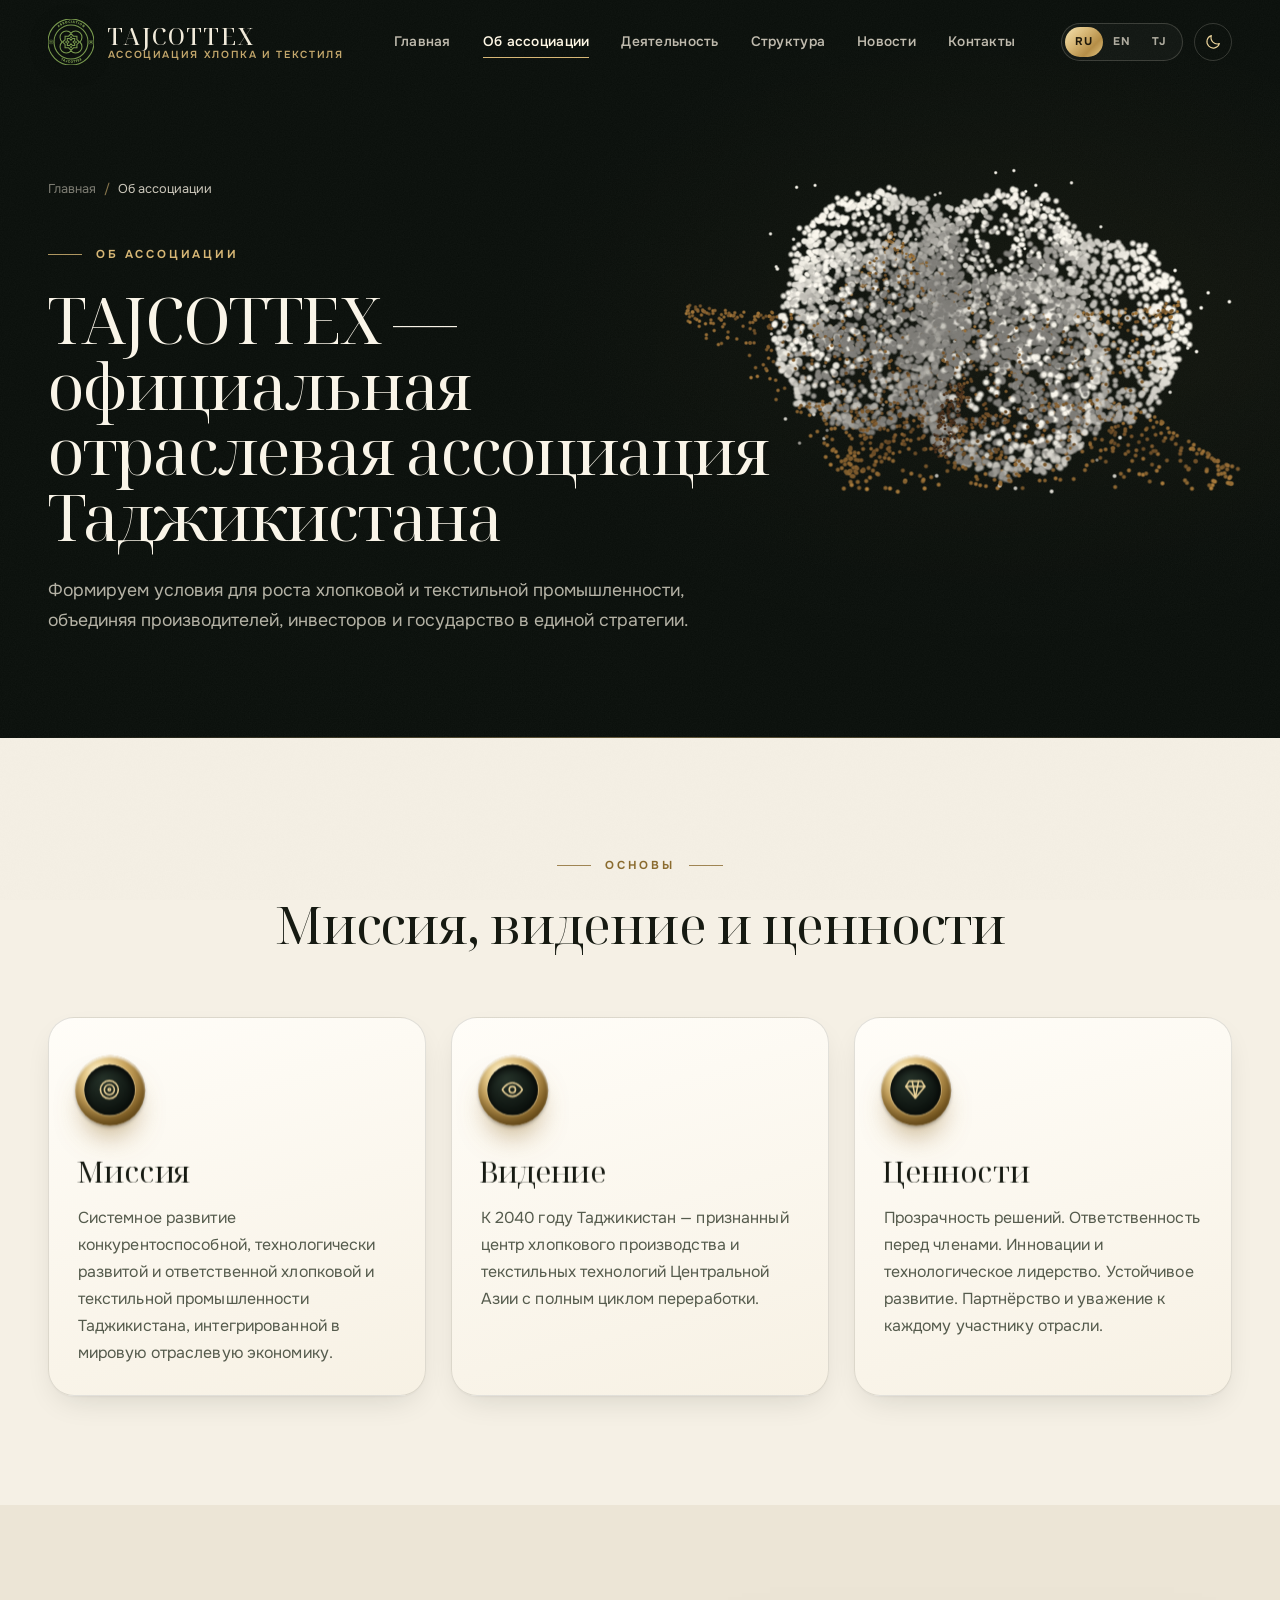
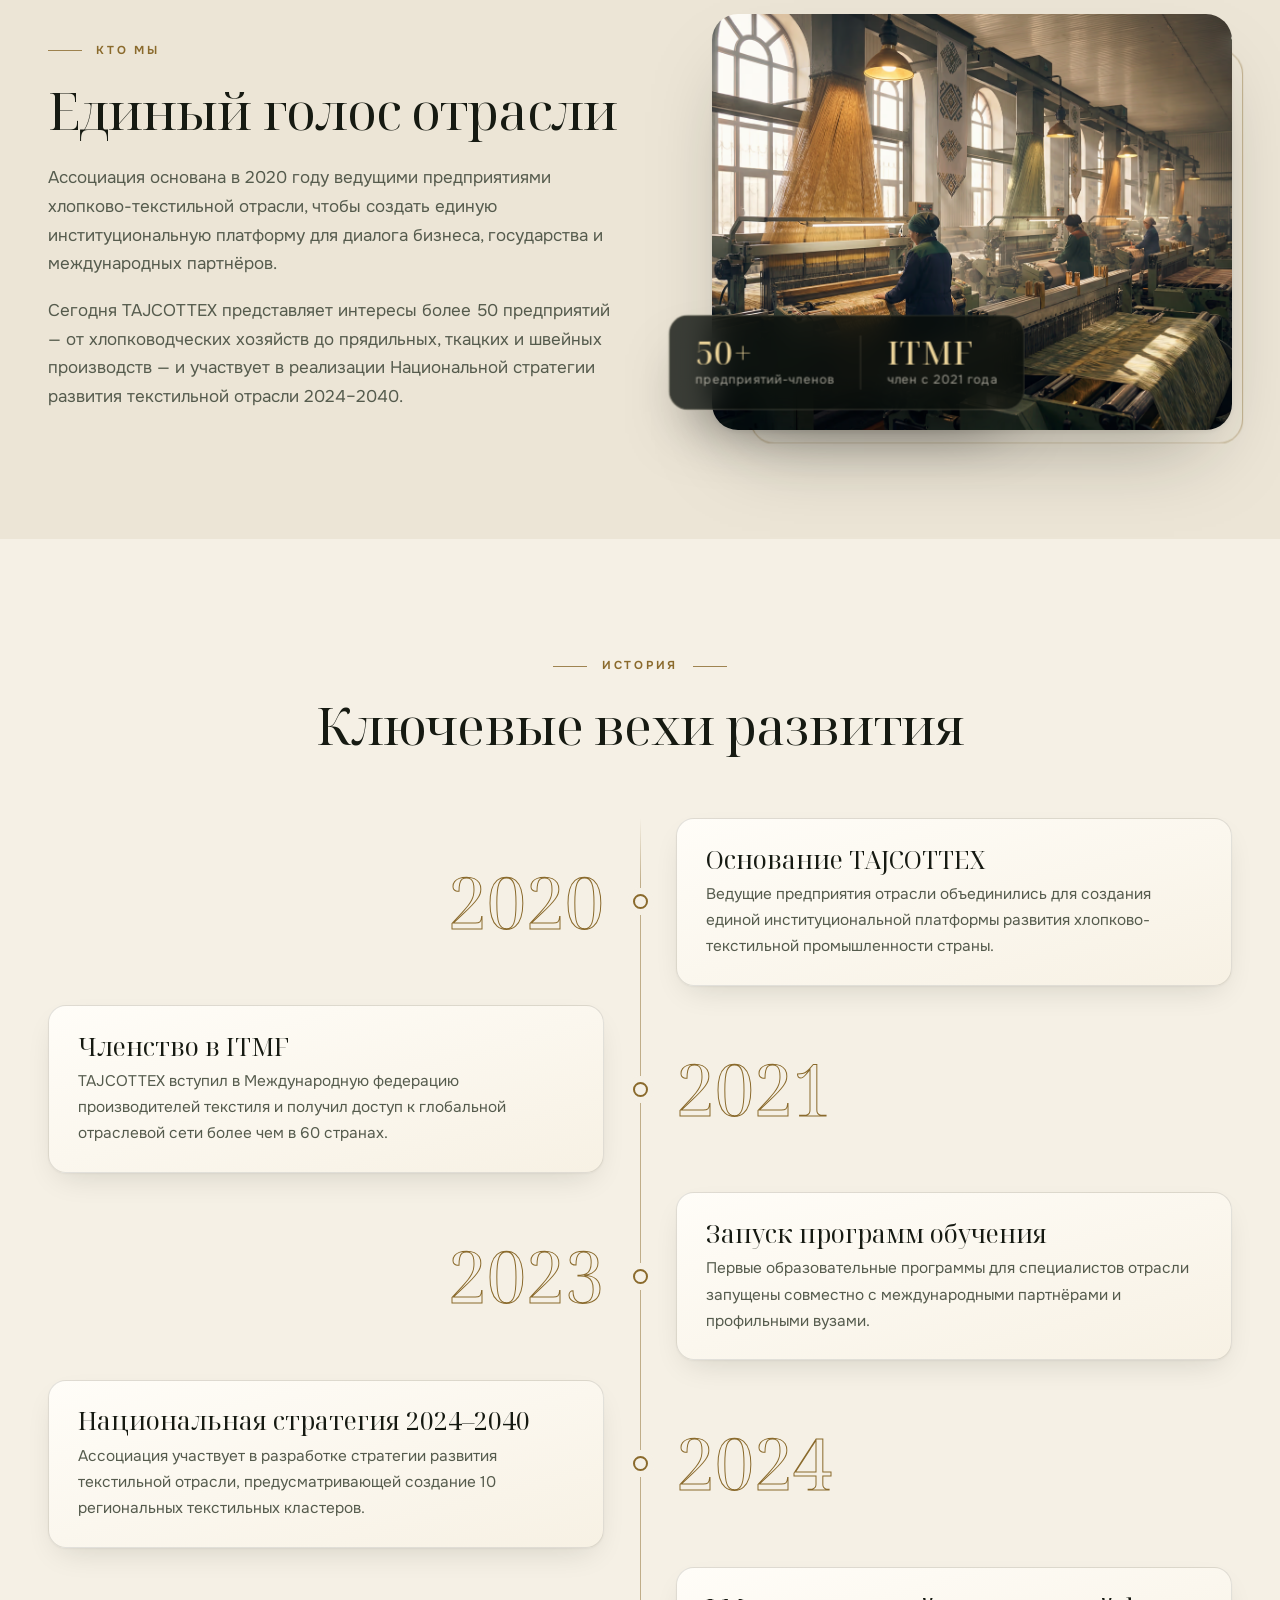
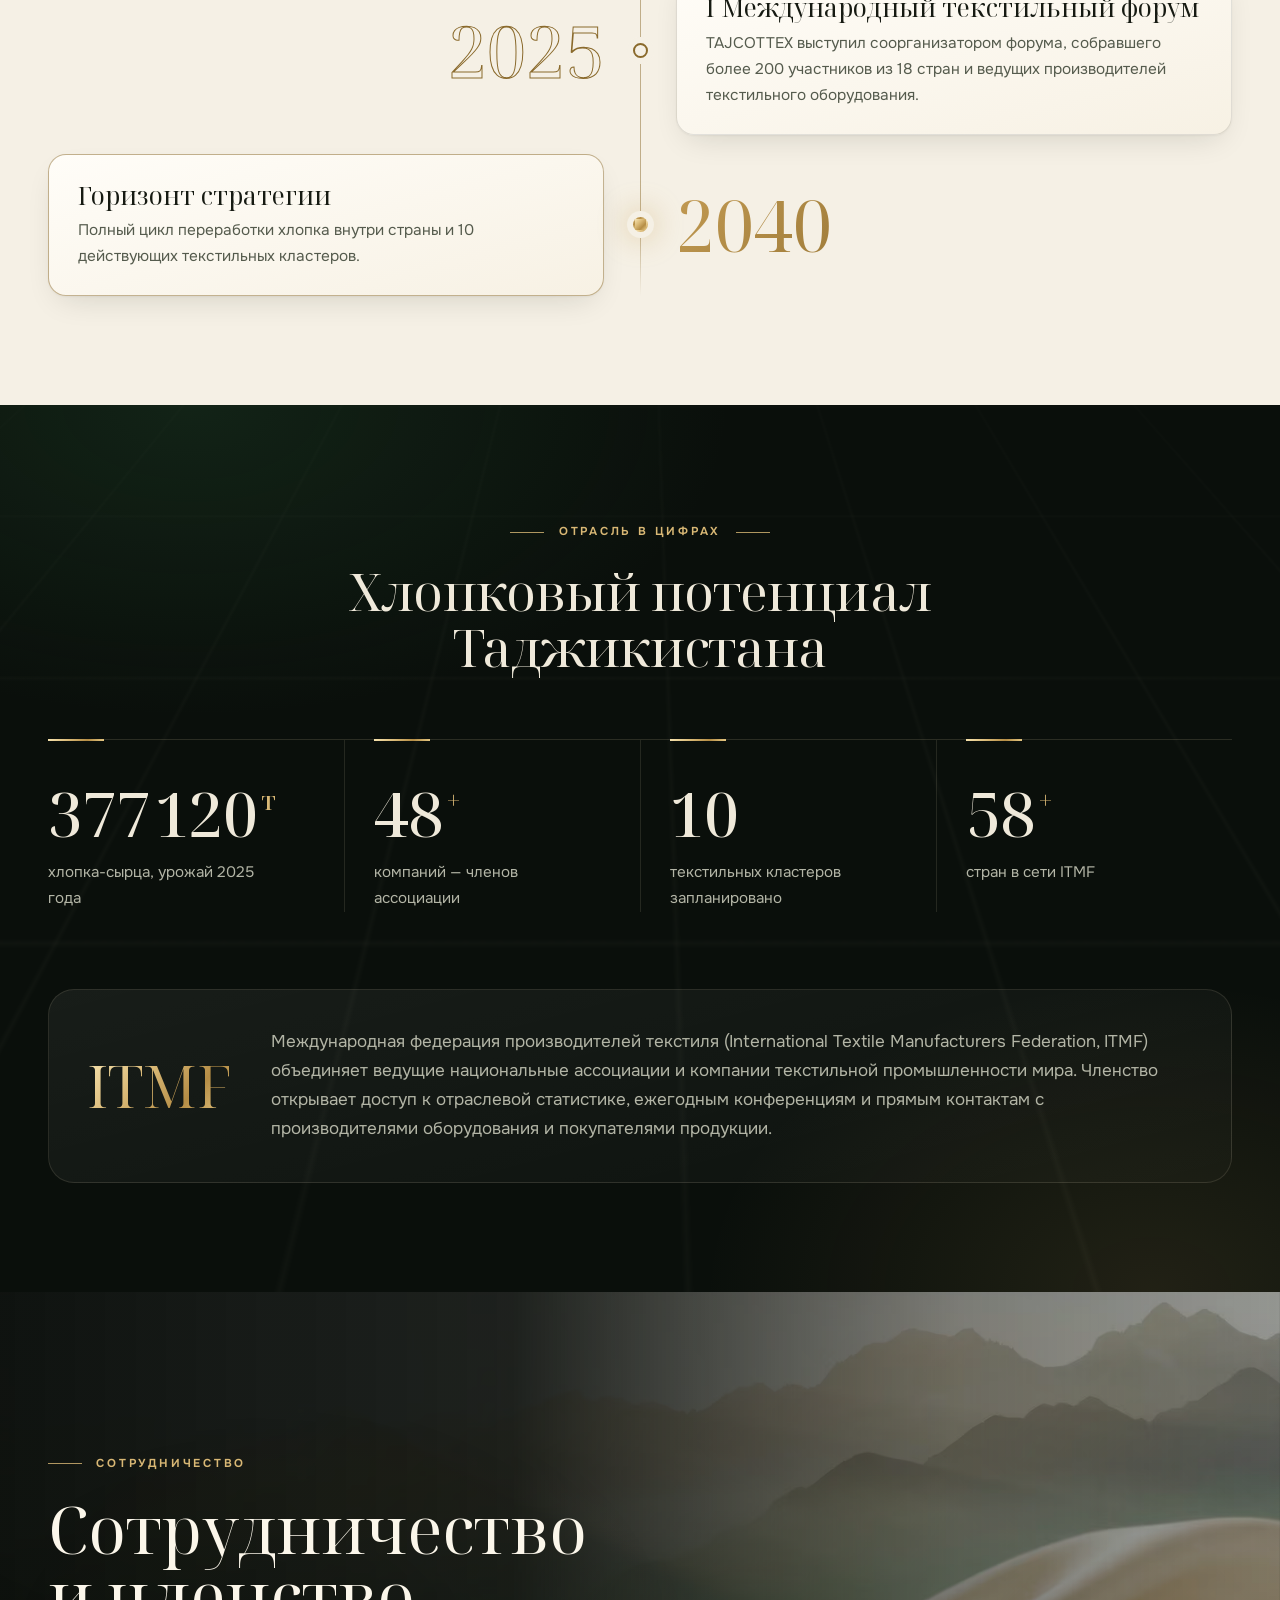
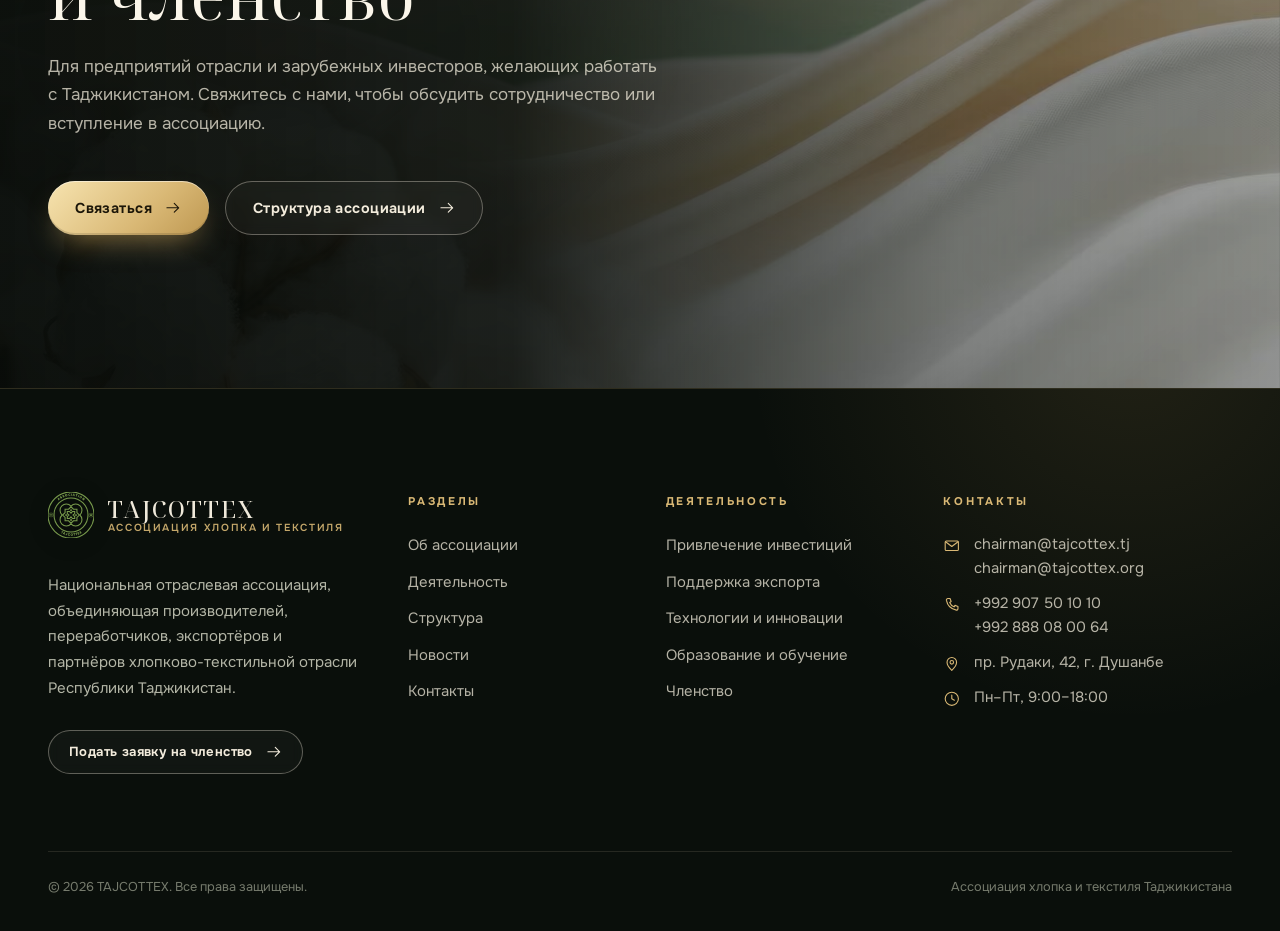
==== commit 65dd1b8c: "Redesign the whole site: premium 3D look across all pages - New single design system (css/site.css):" ====
--- a/about.html
+++ b/about.html
@@ -1,366 +1,230 @@
 <!DOCTYPE html>
-<html lang="ru" data-theme="light">
+<html lang="ru" data-l="ru" data-theme="light" data-title-ru="Об ассоциации — TAJCOTTEX" data-title-en="About — TAJCOTTEX" data-title-tj="Дар бораи мо — TAJCOTTEX">
 <head>
-  <meta charset="UTF-8">
-  <meta name="viewport" content="width=device-width, initial-scale=1.0">
-  <title>Об ассоциации — TAJCOTTEX</title>
-  <meta name="description" content="Миссия, история, ценности и принципы управления TAJCOTTEX — национальной ассоциации хлопка и текстиля Таджикистана.">
-  <link rel="icon" href="source/logo.svg" type="image/svg+xml">
-  <link href="https://api.fontshare.com/v2/css?f[]=zodiak@400,500,700&f[]=satoshi@300,400,500,700&display=swap" rel="stylesheet">
-  <link rel="stylesheet" href="https://cdnjs.cloudflare.com/ajax/libs/font-awesome/6.5.0/css/all.min.css">
-  <link rel="stylesheet" href="css/styles.css">
-  <link rel="stylesheet" href="css/inner.css">
+<meta charset="UTF-8">
+<meta name="viewport" content="width=device-width, initial-scale=1">
+<title>Об ассоциации — TAJCOTTEX</title>
+<meta name="description" content="Миссия, история, ценности и международные связи TAJCOTTEX — национальной ассоциации хлопка и текстиля Таджикистана.">
+<meta name="theme-color" content="#0b100c">
+<meta property="og:type" content="website">
+<meta property="og:site_name" content="TAJCOTTEX">
+<meta property="og:title" content="Об ассоциации — TAJCOTTEX">
+<meta property="og:description" content="Миссия, история, ценности и международные связи TAJCOTTEX — национальной ассоциации хлопка и текстиля Таджикистана.">
+<link rel="icon" href="source/logo.svg" type="image/svg+xml">
+<link rel="preload" href="fonts/noto-serif-display-cyrillic-400-normal.woff2" as="font" type="font/woff2" crossorigin>
+<link rel="preload" href="fonts/onest-cyrillic-wght-normal.woff2" as="font" type="font/woff2" crossorigin>
+<link rel="stylesheet" href="css/site.css">
+<script>(function(h){try{h.setAttribute('data-theme',matchMedia('(prefers-color-scheme: dark)').matches?'dark':'light');var s=localStorage.getItem('tajcottex_theme');if(s==='dark'||s==='light')h.setAttribute('data-theme',s)}catch(e){}try{var m=document.cookie.match(/(?:^|; )tajcottex_lang=(ru|en|tj)(?:;|$)/);if(m){h.setAttribute('data-l',m[1]);h.lang=m[1]==='tj'?'tg':m[1]}}catch(e){}h.classList.add('js')})(document.documentElement)</script>
 </head>
-<body>
-
-<nav class="site-nav" role="navigation">
-  <div class="nav-inner">
-    <a href="index.html" class="nav-logo">
-      <img src="source/logo.svg" alt="TAJCOTTEX" class="nav-logo-img">
-      <div>
-        <div class="nav-logo-text">TAJCOTTEX</div>
-        <div class="nav-logo-sub" data-lang="ru" class="lang-active">Хлопок и Текстиль</div>
-        <div class="nav-logo-sub" data-lang="en">Cotton &amp; Textile</div>
-        <div class="nav-logo-sub" data-lang="tj">Пахта ва Нассоҷӣ</div>
-      </div>
-    </a>
-    <ul class="nav-links" role="list">
-      <li><a href="index.html"><span data-lang="ru" class="lang-active">Главная</span><span data-lang="en">Home</span><span data-lang="tj">Асосӣ</span></a></li>
-      <li><a href="about.html" class="active"><span data-lang="ru" class="lang-active">Об ассоциации</span><span data-lang="en">About</span><span data-lang="tj">Дар бораи мо</span></a></li>
-      <li><a href="activities.html"><span data-lang="ru" class="lang-active">Деятельность</span><span data-lang="en">Activities</span><span data-lang="tj">Фаъолият</span></a></li>
-      <li><a href="structure.html"><span data-lang="ru" class="lang-active">Структура</span><span data-lang="en">Structure</span><span data-lang="tj">Сохтор</span></a></li>
-      <li><a href="news.html"><span data-lang="ru" class="lang-active">Новости</span><span data-lang="en">News</span><span data-lang="tj">Хабарҳо</span></a></li>
-      <li><a href="contact.html"><span data-lang="ru" class="lang-active">Контакты</span><span data-lang="en">Contact</span><span data-lang="tj">Тамос</span></a></li>
-    </ul>
-    <div class="nav-controls">
-      <div class="lang-switcher" role="group">
-        <button class="lang-btn" data-lang-btn="ru">RU</button>
-        <button class="lang-btn" data-lang-btn="en">EN</button>
-        <button class="lang-btn" data-lang-btn="tj">TJ</button>
-      </div>
-      <button class="theme-toggle" data-theme-toggle aria-label="Switch theme"></button>
-      <button class="nav-hamburger" aria-label="Open menu" aria-expanded="false" aria-controls="mobile-menu-about">
-        <span></span><span></span><span></span>
-      </button>
-    </div>
-  </div>
-  <nav id="mobile-menu-about" class="nav-mobile">
-    <ul role="list">
-      <li><a href="index.html"><span data-lang="ru" class="lang-active">Главная</span><span data-lang="en">Home</span><span data-lang="tj">Асосӣ</span></a></li>
-      <li><a href="about.html"><span data-lang="ru" class="lang-active">Об ассоциации</span><span data-lang="en">About</span><span data-lang="tj">Дар бораи мо</span></a></li>
-      <li><a href="activities.html"><span data-lang="ru" class="lang-active">Деятельность</span><span data-lang="en">Activities</span><span data-lang="tj">Фаъолият</span></a></li>
-      <li><a href="structure.html"><span data-lang="ru" class="lang-active">Структура</span><span data-lang="en">Structure</span><span data-lang="tj">Сохтор</span></a></li>
-      <li><a href="news.html"><span data-lang="ru" class="lang-active">Новости</span><span data-lang="en">News</span><span data-lang="tj">Хабарҳо</span></a></li>
-      <li><a href="contact.html"><span data-lang="ru" class="lang-active">Контакты</span><span data-lang="en">Contact</span><span data-lang="tj">Тамос</span></a></li>
-    </ul>
-    <div class="nav-mobile-controls">
-      <div class="lang-switcher">
-        <button class="lang-btn" data-lang-btn="ru">RU</button>
-        <button class="lang-btn" data-lang-btn="en">EN</button>
-        <button class="lang-btn" data-lang-btn="tj">TJ</button>
-      </div>
-    </div>
-  </nav>
-</nav>
-
-<!-- PAGE HEADER -->
-<header class="page-header" style="--page-header-bg: url('source/about-factory.avif');">
-  <div class="page-header-glow" aria-hidden="true"></div>
-  <div class="page-header-shine" aria-hidden="true"></div>
-  <div class="page-header-bg" style="background-image: url('source/about-factory.avif');"></div>
-  <div class="container page-header-content">
-    <ol class="breadcrumb" aria-label="Breadcrumb">
-      <li><a href="index.html"><span data-lang="ru" class="lang-active">Главная</span><span data-lang="en">Home</span><span data-lang="tj">Асосӣ</span></a></li>
-      <li class="breadcrumb-sep" aria-hidden="true">/</li>
-      <li aria-current="page"><span data-lang="ru" class="lang-active">Об ассоциации</span><span data-lang="en">About</span><span data-lang="tj">Дар бораи мо</span></li>
+<body class="">
+<a class="skip" href="#main"><span data-lang="ru">Перейти к содержанию</span><span data-lang="en">Skip to content</span><span data-lang="tj">Гузаштан ба мундариҷа</span></a>
+<div class="progress" aria-hidden="true"><span data-progress></span></div>
+<header class="nav" data-nav>
+  <div class="nav__in wrap">
+    <a class="brand" href="index.html" aria-label="TAJCOTTEX"><img class="brand__mark" src="source/logo.svg" alt="" width="46" height="46"><span class="brand__text"><b>TAJCOTTEX</b><small><span data-lang="ru">Ассоциация хлопка и текстиля</span><span data-lang="en">Cotton &amp; Textile Association</span><span data-lang="tj">Ассотсиатсияи пахта ва нассоҷӣ</span></small></span></a>
+    <nav class="menu" aria-label="Main"><a href="index.html"><span data-lang="ru">Главная</span><span data-lang="en">Home</span><span data-lang="tj">Асосӣ</span></a><a href="about.html" aria-current="page"><span data-lang="ru">Об ассоциации</span><span data-lang="en">About</span><span data-lang="tj">Дар бораи мо</span></a><a href="activities.html"><span data-lang="ru">Деятельность</span><span data-lang="en">Activities</span><span data-lang="tj">Фаъолият</span></a><a href="structure.html"><span data-lang="ru">Структура</span><span data-lang="en">Structure</span><span data-lang="tj">Сохтор</span></a><a href="news.html"><span data-lang="ru">Новости</span><span data-lang="en">News</span><span data-lang="tj">Хабарҳо</span></a><a href="contact.html"><span data-lang="ru">Контакты</span><span data-lang="en">Contact</span><span data-lang="tj">Тамос</span></a></nav>
+    <div class="nav__tools">
+      <div class="langs" role="group" aria-label="Language / Язык / Забон"><button type="button" data-lang-btn="ru" lang="ru" aria-label="Русский">RU</button><button type="button" data-lang-btn="en" lang="en" aria-label="English">EN</button><button type="button" data-lang-btn="tj" lang="tg" aria-label="Тоҷикӣ">TJ</button></div>
+      <button type="button" class="theme-btn" data-theme-toggle aria-label="Theme"><svg class="ic ic--sun" width="24" height="24" viewBox="0 0 24 24" fill="none" stroke="currentColor" stroke-width="1.5" stroke-linecap="round" stroke-linejoin="round" aria-hidden="true" focusable="false"><circle cx="12" cy="12" r="4.2"/><path d="M12 2.5v2.2M12 19.3v2.2M2.5 12h2.2M19.3 12h2.2M5.3 5.3l1.6 1.6M17.1 17.1l1.6 1.6M5.3 18.7l1.6-1.6M17.1 6.9l1.6-1.6"/></svg><svg class="ic ic--moon" width="24" height="24" viewBox="0 0 24 24" fill="none" stroke="currentColor" stroke-width="1.5" stroke-linecap="round" stroke-linejoin="round" aria-hidden="true" focusable="false"><path d="M20.5 14.2A8.5 8.5 0 0 1 9.8 3.5a8.5 8.5 0 1 0 10.7 10.7z"/></svg></button>
+      <button type="button" class="burger" data-burger aria-expanded="false" aria-controls="drawer" aria-label="Menu"><span></span><span></span></button>
+    </div>
+  </div>
+</header>
+<div class="drawer" id="drawer" data-drawer hidden>
+  <nav class="drawer__links" aria-label="Mobile"><a href="index.html"><span data-lang="ru">Главная</span><span data-lang="en">Home</span><span data-lang="tj">Асосӣ</span></a><a href="about.html" aria-current="page"><span data-lang="ru">Об ассоциации</span><span data-lang="en">About</span><span data-lang="tj">Дар бораи мо</span></a><a href="activities.html"><span data-lang="ru">Деятельность</span><span data-lang="en">Activities</span><span data-lang="tj">Фаъолият</span></a><a href="structure.html"><span data-lang="ru">Структура</span><span data-lang="en">Structure</span><span data-lang="tj">Сохтор</span></a><a href="news.html"><span data-lang="ru">Новости</span><span data-lang="en">News</span><span data-lang="tj">Хабарҳо</span></a><a href="contact.html"><span data-lang="ru">Контакты</span><span data-lang="en">Contact</span><span data-lang="tj">Тамос</span></a></nav>
+  <div class="drawer__foot"><div class="langs" role="group" aria-label="Language / Язык / Забон"><button type="button" data-lang-btn="ru" lang="ru" aria-label="Русский">RU</button><button type="button" data-lang-btn="en" lang="en" aria-label="English">EN</button><button type="button" data-lang-btn="tj" lang="tg" aria-label="Тоҷикӣ">TJ</button></div><a href="mailto:chairman@tajcottex.tj">chairman@tajcottex.tj</a></div>
+</div>
+<main id="main">
+<section class="phero stage phero--3d">
+  <div class="phero__veil" aria-hidden="true"></div>
+  <div class="phero__scene" data-scene="cotton" aria-hidden="true"><canvas class="scene-canvas"></canvas></div>
+  <div class="wrap phero__in">
+    <ol class="crumbs" aria-label="Breadcrumb"><li><a href="index.html"><span data-lang="ru">Главная</span><span data-lang="en">Home</span><span data-lang="tj">Асосӣ</span></a></li><li aria-current="page"><span data-lang="ru">Об ассоциации</span><span data-lang="en">About</span><span data-lang="tj">Дар бораи мо</span></li></ol>
+    <p class="kicker kicker--light"><span data-lang="ru">Об ассоциации</span><span data-lang="en">About the association</span><span data-lang="tj">Дар бораи ассотсиатсия</span></p>
+    <h1 class="phero__title"><span data-lang="ru">TAJCOTTEX — официальная отраслевая ассоциация Таджикистана</span><span data-lang="en">TAJCOTTEX — Tajikistan’s official industry association</span><span data-lang="tj">TAJCOTTEX — ассотсиатсияи расмии соҳавии Тоҷикистон</span></h1>
+    <p class="phero__lead"><span data-lang="ru">Формируем условия для роста хлопковой и текстильной промышленности, объединяя производителей, инвесторов и государство в единой стратегии.</span><span data-lang="en">We build the conditions for growth of the cotton and textile industry by uniting producers, investors and government around a single strategy.</span><span data-lang="tj">Мо барои рушди саноати пахта ва нассоҷӣ шароит фароҳам оварда, истеҳсолкунандагон, сармоягузорон ва давлатро дар атрофи стратегияи ягона муттаҳид мекунем.</span></p>
+    
+  </div>
+  <div class="phero__fade" aria-hidden="true"></div>
+</section>
+<section class="section" aria-labelledby="mvv">
+  <div class="wrap">
+    <header class="shead shead--center  rv">
+  <p class="kicker"><span data-lang="ru">Основы</span><span data-lang="en">Foundation</span><span data-lang="tj">Асос</span></p>
+  <h2 class="shead__title"><span data-lang="ru">Миссия, видение и ценности</span><span data-lang="en">Mission, vision &amp; values</span><span data-lang="tj">Рисолат, дидгоҳ ва арзишҳо</span></h2>
+  
+</header>
+    <div class="cards cards--3 perspective">
+      <article class="card card--pillar rv" style="--d:0s" data-tilt>
+  <span class="medal " aria-hidden="true"><span class="medal__face"><svg class="ic" width="24" height="24" viewBox="0 0 24 24" fill="none" stroke="currentColor" stroke-width="1.5" stroke-linecap="round" stroke-linejoin="round" aria-hidden="true" focusable="false"><circle cx="12" cy="12" r="8.5"/><circle cx="12" cy="12" r="4.8"/><circle cx="12" cy="12" r="1.2"/></svg></span></span>
+  <h3 class="card__h"><span data-lang="ru">Миссия</span><span data-lang="en">Mission</span><span data-lang="tj">Рисолат</span></h3>
+  <p class="card__p"><span data-lang="ru">Системное развитие конкурентоспособной, технологически развитой и ответственной хлопковой и текстильной промышленности Таджикистана, интегрированной в мировую отраслевую экономику.</span><span data-lang="en">The systematic development of a competitive, technologically advanced and responsible cotton and textile industry in Tajikistan, integrated into the global industry economy.</span><span data-lang="tj">Рушди низомноки саноати рақобатпазир, аз ҷиҳати технологӣ пешрафта ва масъулиятноки пахта ва нассоҷии Тоҷикистон, ки ба иқтисоди ҷаҳонии соҳа ҳамгиро бошад.</span></p>
+  <span class="card__glare" aria-hidden="true"></span>
+</article>
+      <article class="card card--pillar rv" style="--d:0.1s" data-tilt>
+  <span class="medal " aria-hidden="true"><span class="medal__face"><svg class="ic" width="24" height="24" viewBox="0 0 24 24" fill="none" stroke="currentColor" stroke-width="1.5" stroke-linecap="round" stroke-linejoin="round" aria-hidden="true" focusable="false"><path d="M2.5 12S6 5.5 12 5.5 21.5 12 21.5 12 18 18.5 12 18.5 2.5 12 2.5 12z"/><circle cx="12" cy="12" r="3"/></svg></span></span>
+  <h3 class="card__h"><span data-lang="ru">Видение</span><span data-lang="en">Vision</span><span data-lang="tj">Дидгоҳ</span></h3>
+  <p class="card__p"><span data-lang="ru">К 2040 году Таджикистан — признанный центр хлопкового производства и текстильных технологий Центральной Азии с полным циклом переработки.</span><span data-lang="en">By 2040, Tajikistan is a recognised Central Asian centre of cotton production and textile technology with a full processing cycle.</span><span data-lang="tj">То соли 2040 Тоҷикистон маркази эътирофшудаи истеҳсоли пахта ва технологияҳои нассоҷии Осиёи Марказӣ бо давраи пурраи коркард мегардад.</span></p>
+  <span class="card__glare" aria-hidden="true"></span>
+</article>
+      <article class="card card--pillar rv" style="--d:0.2s" data-tilt>
+  <span class="medal " aria-hidden="true"><span class="medal__face"><svg class="ic" width="24" height="24" viewBox="0 0 24 24" fill="none" stroke="currentColor" stroke-width="1.5" stroke-linecap="round" stroke-linejoin="round" aria-hidden="true" focusable="false"><path d="M6 4h12l3 5-9 11L3 9z"/><path d="M3 9h18M9 4l3 16 3-16"/></svg></span></span>
+  <h3 class="card__h"><span data-lang="ru">Ценности</span><span data-lang="en">Values</span><span data-lang="tj">Арзишҳо</span></h3>
+  <p class="card__p"><span data-lang="ru">Прозрачность решений. Ответственность перед членами. Инновации и технологическое лидерство. Устойчивое развитие. Партнёрство и уважение к каждому участнику отрасли.</span><span data-lang="en">Transparent decisions. Accountability to members. Innovation and technological leadership. Sustainable development. Partnership and respect for every industry participant.</span><span data-lang="tj">Шаффофияти қарорҳо. Масъулият дар назди аъзоён. Навоварӣ ва пешсафии технологӣ. Рушди устувор. Шарикӣ ва эҳтиром ба ҳар як иштирокчии соҳа.</span></p>
+  <span class="card__glare" aria-hidden="true"></span>
+</article>
+    </div>
+  </div>
+</section>
+<section class="section section--alt" aria-labelledby="who-title">
+  <div class="wrap split split--rev">
+    <figure class="frame rv" data-tilt>
+      <div class="frame__back" aria-hidden="true"></div>
+      <img class="frame__img" src="source/about-factory.avif" alt="Ткацкий цех" loading="lazy" width="1200" height="800">
+      <figcaption class="frame__badge">
+        <span><b>50+</b><span data-lang="ru">предприятий-членов</span><span data-lang="en">member companies</span><span data-lang="tj">корхонаҳои аъзо</span></span>
+        <span><b>ITMF</b><span data-lang="ru">член с 2021 года</span><span data-lang="en">member since 2021</span><span data-lang="tj">узв аз соли 2021</span></span>
+      </figcaption>
+    </figure>
+    <div class="split__text rv">
+      <p class="kicker"><span data-lang="ru">Кто мы</span><span data-lang="en">Who we are</span><span data-lang="tj">Мо кистем</span></p>
+      <h2 class="shead__title" id="who-title"><span data-lang="ru">Единый голос отрасли</span><span data-lang="en">A single voice for the industry</span><span data-lang="tj">Овози ягонаи соҳа</span></h2>
+      <p class="prose"><span data-lang="ru">Ассоциация основана в 2020 году ведущими предприятиями хлопково-текстильной отрасли, чтобы создать единую институциональную платформу для диалога бизнеса, государства и международных партнёров.</span><span data-lang="en">The association was founded in 2020 by leading enterprises of the cotton and textile sector to create a single institutional platform for dialogue between business, government and international partners.</span><span data-lang="tj">Ассотсиатсия соли 2020 аз ҷониби корхонаҳои пешбари соҳаи пахта ва нассоҷӣ таъсис ёфтааст, то платформаи ягонаи институтсионалӣ барои муколамаи тиҷорат, давлат ва шарикони байналмилалӣ фароҳам ояд.</span></p>
+      <p class="prose"><span data-lang="ru">Сегодня TAJCOTTEX представляет интересы более 50 предприятий — от хлопководческих хозяйств до прядильных, ткацких и швейных производств — и участвует в реализации Национальной стратегии развития текстильной отрасли 2024–2040.</span><span data-lang="en">Today TAJCOTTEX represents more than 50 enterprises — from cotton farms to spinning, weaving and garment production — and takes part in implementing the National Textile Industry Development Strategy 2024–2040.</span><span data-lang="tj">Имрӯз TAJCOTTEX манфиатҳои зиёда аз 50 корхонаро — аз хоҷагиҳои пахтакор то истеҳсолоти ресандагӣ, бофандагӣ ва дӯзандагӣ — намояндагӣ мекунад ва дар амалисозии Стратегияи миллии рушди соҳаи нассоҷӣ барои солҳои 2024–2040 иштирок менамояд.</span></p>
+    </div>
+  </div>
+</section>
+<section class="section" aria-labelledby="hist" id="history">
+  <div class="wrap">
+    <header class="shead shead--center  rv">
+  <p class="kicker"><span data-lang="ru">История</span><span data-lang="en">History</span><span data-lang="tj">Таърих</span></p>
+  <h2 class="shead__title"><span data-lang="ru">Ключевые вехи развития</span><span data-lang="en">Key milestones</span><span data-lang="tj">Марҳилаҳои асосии рушд</span></h2>
+  
+</header>
+    <ol class="tl">
+      <li class="tl__item rv">
+  <div class="tl__year">2020</div>
+  <div class="tl__card">
+    <h3><span data-lang="ru">Основание TAJCOTTEX</span><span data-lang="en">TAJCOTTEX founded</span><span data-lang="tj">Таъсиси TAJCOTTEX</span></h3>
+    <p><span data-lang="ru">Ведущие предприятия отрасли объединились для создания единой институциональной платформы развития хлопково-текстильной промышленности страны.</span><span data-lang="en">Leading enterprises joined forces to create a single institutional platform for developing the country’s cotton and textile industry.</span><span data-lang="tj">Корхонаҳои пешбари соҳа барои таъсиси платформаи ягонаи институтсионалии рушди саноати пахта ва нассоҷии кишвар муттаҳид шуданд.</span></p>
+  </div>
+</li>
+      <li class="tl__item rv">
+  <div class="tl__year">2021</div>
+  <div class="tl__card">
+    <h3><span data-lang="ru">Членство в ITMF</span><span data-lang="en">ITMF membership</span><span data-lang="tj">Узвият дар ITMF</span></h3>
+    <p><span data-lang="ru">TAJCOTTEX вступил в Международную федерацию производителей текстиля и получил доступ к глобальной отраслевой сети более чем в 60 странах.</span><span data-lang="en">TAJCOTTEX joined the International Textile Manufacturers Federation, gaining access to a global industry network in more than 60 countries.</span><span data-lang="tj">TAJCOTTEX ба Федератсияи байналмилалии истеҳсолкунандагони нассоҷӣ шомил шуда, ба шабакаи ҷаҳонии соҳа дар зиёда аз 60 кишвар дастрасӣ пайдо кард.</span></p>
+  </div>
+</li>
+      <li class="tl__item rv">
+  <div class="tl__year">2023</div>
+  <div class="tl__card">
+    <h3><span data-lang="ru">Запуск программ обучения</span><span data-lang="en">Training programmes launched</span><span data-lang="tj">Оғози барномаҳои омӯзишӣ</span></h3>
+    <p><span data-lang="ru">Первые образовательные программы для специалистов отрасли запущены совместно с международными партнёрами и профильными вузами.</span><span data-lang="en">The first professional programmes for industry specialists were launched together with international partners and specialised universities.</span><span data-lang="tj">Аввалин барномаҳои таълимӣ барои мутахассисони соҳа якҷоя бо шарикони байналмилалӣ ва донишгоҳҳои соҳавӣ оғоз ёфтанд.</span></p>
+  </div>
+</li>
+      <li class="tl__item rv">
+  <div class="tl__year">2024</div>
+  <div class="tl__card">
+    <h3><span data-lang="ru">Национальная стратегия 2024–2040</span><span data-lang="en">National Strategy 2024–2040</span><span data-lang="tj">Стратегияи миллии 2024–2040</span></h3>
+    <p><span data-lang="ru">Ассоциация участвует в разработке стратегии развития текстильной отрасли, предусматривающей создание 10 региональных текстильных кластеров.</span><span data-lang="en">The association takes part in drafting the textile industry development strategy, which envisages 10 regional textile clusters.</span><span data-lang="tj">Ассотсиатсия дар таҳияи стратегияи рушди соҳаи нассоҷӣ, ки таъсиси 10 кластери минтақавии нассоҷиро пешбинӣ мекунад, иштирок менамояд.</span></p>
+  </div>
+</li>
+      <li class="tl__item rv">
+  <div class="tl__year">2025</div>
+  <div class="tl__card">
+    <h3><span data-lang="ru">I Международный текстильный форум</span><span data-lang="en">First International Textile Forum</span><span data-lang="tj">Аввалин Форуми байналмилалии нассоҷӣ</span></h3>
+    <p><span data-lang="ru">TAJCOTTEX выступил соорганизатором форума, собравшего более 200 участников из 18 стран и ведущих производителей текстильного оборудования.</span><span data-lang="en">TAJCOTTEX co-organised the forum, which brought together over 200 participants from 18 countries and leading textile equipment manufacturers.</span><span data-lang="tj">TAJCOTTEX ҳамташкилкунандаи форум шуд, ки зиёда аз 200 иштирокчӣ аз 18 кишвар ва истеҳсолкунандагони пешбари таҷҳизоти нассоҷиро ҷамъ овард.</span></p>
+  </div>
+</li>
+      <li class="tl__item tl__item--goal rv">
+  <div class="tl__year">2040</div>
+  <div class="tl__card">
+    <h3><span data-lang="ru">Горизонт стратегии</span><span data-lang="en">Strategy horizon</span><span data-lang="tj">Уфуқи стратегия</span></h3>
+    <p><span data-lang="ru">Полный цикл переработки хлопка внутри страны и 10 действующих текстильных кластеров.</span><span data-lang="en">A full domestic cotton processing cycle and 10 operating textile clusters.</span><span data-lang="tj">Давраи пурраи коркарди пахта дар дохили кишвар ва 10 кластери амалкунандаи нассоҷӣ.</span></p>
+  </div>
+</li>
     </ol>
-    <div class="page-header-label">
-      <span data-lang="ru" class="lang-active">Об ассоциации</span>
-      <span data-lang="en">About the Association</span>
-      <span data-lang="tj">Дар бораи Ассотсиатсия</span>
-    </div>
-    <h1>
-      <span data-lang="ru" class="lang-active">TAJCOTTEX — официальная отраслевая ассоциация Таджикистана</span>
-      <span data-lang="en">TAJCOTTEX — Tajikistan’s Official Industry Association</span>
-      <span data-lang="tj">TAJCOTTEX — Ассотсиатсияи насли нави соҳа</span>
-    </h1>
-    <p class="page-header-desc">
-      <span data-lang="ru" class="lang-active">Формируем условия для роста хлопковой и текстильной промышленности, объединяя производителей, инвесторов и государство в единой стратегии.</span>
-      <span data-lang="en">Building conditions for growth in the cotton and textile sector by uniting producers, investors and government in a single coordinated strategy.</span>
-      <span data-lang="tj">Истеҳсолкунандагон, сармоягузорон ва давлатро барои рушди устувори соҳаи пахта ва нассоҷии Тоҷикистон муттаҳид мекунем.</span>
-    </p>
-  </div>
-</header>
-
-<!-- Wave transition: dark header → light section -->
-<div class="wave-divider" aria-hidden="true">
-  <svg viewBox="0 0 1440 56" preserveAspectRatio="none" xmlns="http://www.w3.org/2000/svg">
-    <path d="M0,28 C240,56 480,0 720,28 C960,56 1200,0 1440,28 L1440,56 L0,56 Z" fill="var(--color-surface-offset)"/>
-  </svg>
-</div>
-
-<!-- MISSION, VISION, VALUES -->
-<section class="mission-section section-follows-dark">
-  <div class="container">
-    <div class="section-header section-header--center fade-up">
-      <div class="section-kicker"><span data-lang="ru" class="lang-active">Основы</span><span data-lang="en">Foundation</span><span data-lang="tj">Асос</span></div>
-      <div class="divider-line"></div>
-      <h2><span data-lang="ru" class="lang-active">Миссия, видение и ценности</span><span data-lang="en">Mission, Vision &amp; Values</span><span data-lang="tj">Миссия, дидгоҳ ва арзишҳо</span></h2>
-    </div>
-    <div class="mission-grid">
-      <div class="mission-card fade-up">
-        <div class="mission-icon"><i class="fa-solid fa-bullseye" aria-hidden="true"></i></div>
-        <h3><span data-lang="ru" class="lang-active">Миссия</span><span data-lang="en">Mission</span><span data-lang="tj">Миссия</span></h3>
-        <p><span data-lang="ru" class="lang-active">Системное развитие конкурентоспособной, технологически развитой и ответственной хлопковой и текстильной промышленности Таджикистана, полностью интегрированной в мировую отраслевую экономику.</span>
-        <span data-lang="en">To develop a competitive, technologically advanced and responsible cotton and textile industry in Tajikistan, fully integrated into the global economy.</span>
-        <span data-lang="tj">Рушди саноати пахта ва нассоҷии Тоҷикистон, ки рақобатпазир, устувор ва аз ҷиҳати технологӣ пешрафта ва ба иқтисоди ҷаҳонӣ ҳамгиро бошад.</span></p>
-      </div>
-      <div class="mission-card fade-up" style="transition-delay:0.1s">
-        <div class="mission-icon"><i class="fa-solid fa-eye" aria-hidden="true"></i></div>
-        <h3><span data-lang="ru" class="lang-active">Видение</span><span data-lang="en">Vision</span><span data-lang="tj">Дидгоҳ</span></h3>
-        <p><span data-lang="ru" class="lang-active">К 2040 году Таджикистан станет признанным центром хлопкового производства и текстильных технологий Центральной Азии с полным замкнутым циклом переработки.</span>
-        <span data-lang="en">By 2040, Tajikistan will be a recognised hub for cotton production and textile technologies in Central Asia, with a complete closed-loop processing cycle.</span>
-        <span data-lang="tj">То соли 2040, Тоҷикистон маркази эътирофшудаи истеҳсоли пахта ва технологияҳои нассоҷии Осиёи Марказӣ бо давраи пурраи коркарди хом хоҳад шуд.</span></p>
-      </div>
-      <div class="mission-card fade-up" style="transition-delay:0.2s">
-        <div class="mission-icon"><i class="fa-solid fa-star" aria-hidden="true"></i></div>
-        <h3><span data-lang="ru" class="lang-active">Ценности</span><span data-lang="en">Values</span><span data-lang="tj">Арзишҳо</span></h3>
-        <p><span data-lang="ru" class="lang-active">Прозрачность в принятии решений. Ответственность перед членами. Инновации и технологическое лидерство. Устойчивое развитие и забота об экологии. Партнёрство и уважение к каждому участнику отрасли.</span>
-        <span data-lang="en">Transparency in decision-making. Accountability to our members. Innovation and technological leadership. Sustainability and environmental stewardship. Partnership and respect for every stakeholder.</span>
-        <span data-lang="tj">Шаффофият дар қарорҳо. Масъулият дар назди аъзоён. Навоварӣ ва пешвоии технологӣ. Устуворӣ ва эҳтиром ба муҳити зист. Шарикӣ бо ҳар иштирокчии соҳа.</span></p>
-      </div>
-    </div>
-  </div>
-</section>
-
-<!-- ABOUT DETAIL: TIMELINE + STATS -->
-<section class="about-detail-section">
-  <div class="container">
-    <div class="about-detail-grid">
-
-      <!-- TIMELINE -->
-      <div class="fade-up">
-        <div class="section-kicker"><span data-lang="ru" class="lang-active">История</span><span data-lang="en">History</span><span data-lang="tj">Таърих</span></div>
-        <div class="divider-line"></div>
-        <h2 class="about-detail-heading">
-          <span data-lang="ru" class="lang-active">Ключевые вехи развития</span>
-          <span data-lang="en">Key Milestones</span>
-          <span data-lang="tj">Марҳалаҳои асосии ассотсиатсия</span>
-        </h2>
-        <div class="timeline">
-          <div class="timeline-item">
-            <div class="timeline-dot"></div>
-            <div class="timeline-year">2020</div>
-            <h3><span data-lang="ru" class="lang-active">Основание TAJCOTTEX</span><span data-lang="en">TAJCOTTEX Founded</span><span data-lang="tj">Таъсиси TAJCOTTEX</span></h3>
-            <p><span data-lang="ru" class="lang-active">Основание TAJCOTTEX: ведущие предприятия отрасли объединились для создания единой институциональной платформы для развития хлопково-текстильной промышленности траны.</span><span data-lang="en">Leading industry enterprises united to create a single voice for Tajikistan's cotton-textile industry.</span><span data-lang="tj">Корхонаҳои пешбари соҳа барои эҷоди овози ягона барои саноати пахта-нассоҷии Тоҷикистон муттаҳид шуданд.</span></p>
-          </div>
-          <div class="timeline-item">
-            <div class="timeline-dot"></div>
-            <div class="timeline-year">2021</div>
-            <h3><span data-lang="ru" class="lang-active">Членство в ITMF</span><span data-lang="en">ITMF Membership</span><span data-lang="tj">Узвият дар ITMF</span></h3>
-            <p><span data-lang="ru" class="lang-active">Аккредитация в ITMF: TAJCOTTEX получил доступ к глобальной отраслевой сети в более 60 странах, открыв таджикским производителям прямые выходы на международные рынки и партнёрские контакты.</span><span data-lang="en">TAJCOTTEX joined the International Textile Manufacturers Federation, gaining access to a global partner network in 60+ countries.</span><span data-lang="tj">TAJCOTTEX ба ITMF ҳамроҳ шуд ва ба шабакаи ҷаҳонии шарикон дар зиёда аз 60 кишвар дастрасӣ пайдо кард.</span></p>
-          </div>
-          <div class="timeline-item">
-            <div class="timeline-dot"></div>
-            <div class="timeline-year">2023</div>
-            <h3><span data-lang="ru" class="lang-active">Программы обучения запущены</span><span data-lang="en">Training Programs Launched</span><span data-lang="tj">Барномаҳои омӯзиш оғоз ёфтанд</span></h3>
-            <p><span data-lang="ru" class="lang-active">Первые образовательные программы для специалистов хлопковой и текстильной отрасли запущены совместно с международными партнёрами и профильными вузами.</span><span data-lang="en">Launched the first professional development programmes for industry specialists, in partnership with international organisations and leading universities.</span><span data-lang="tj">Барномаҳои аввалини таълими касбӣ барои мутахассисони соҳа якҷоя бо шарикони байналмилалӣ ва донишгоҳҳои тахассусӣ оғоз ёфт.</span></p>
-          </div>
-          <div class="timeline-item">
-            <div class="timeline-dot"></div>
-            <div class="timeline-year">2024</div>
-            <h3><span data-lang="ru" class="lang-active">Национальная стратегия 2024–2040</span><span data-lang="en">National Strategy 2024–2040</span><span data-lang="tj">Стратегияи миллии 2024–2040</span></h3>
-            <p><span data-lang="ru" class="lang-active">TAJCOTTEX активно участвует в разработке национальной стратегии развития текстильной отрасли 2024–2040, предусматривающей создание 10 региональных текстильных кластеров.</span><span data-lang="en">Active participation in drafting the National Textile Industry Development Strategy 2024–2040, which envisages the creation of 10 regional textile clusters.</span><span data-lang="tj">Иштироки фаъол дар таҳияи Стратегияи миллии рушди соҳаи нассоҷӣ 2024–2040, ки таъсиси 10 кластери минтақавии нассоҷиро пешбинӣ мекунад.</span></p>
-          </div>
-          <div class="timeline-item">
-            <div class="timeline-dot"></div>
-            <div class="timeline-year">2025</div>
-            <h3><span data-lang="ru" class="lang-active">I Международный текстильный форум</span><span data-lang="en">First International Textile Forum</span><span data-lang="tj">Аввалин Форуми байналмилалии нассоҷӣ</span></h3>
-            <p><span data-lang="ru" class="lang-active">TAJCOTTEX стал соорганизатором первого Международного текстильного форума в Таджикистане, собравшего более 200 участников из 18 стран и ведущих мировых производителей текстильного оборудования.</span><span data-lang="en">TAJCOTTEX co-organised the first International Textile Forum in Tajikistan, bringing together over 200 delegates from 18 countries and leading global textile equipment manufacturers.</span><span data-lang="tj">TAJCOTTEX ҳамташкилдиҳандаи Аввалин форуми байналмилалии нассоҷии Тоҷикистон бо зиёда аз 200 нафар намояндагон аз 18 кишвар шуд.</span></p>
-          </div>
-        </div>
-      </div>
-
-      <!-- STATS + ITMF -->
-      <div class="fade-up" style="transition-delay:0.15s;">
-        <div class="section-kicker"><span data-lang="ru" class="lang-active">Отрасль в цифрах</span><span data-lang="en">Industry in Numbers</span><span data-lang="tj">Соҳа дар рақамҳо</span></div>
-        <div class="divider-line"></div>
-        <h2 class="about-detail-heading">
-          <span data-lang="ru" class="lang-active">Таджикистан — хлопковый потенциал</span>
-          <span data-lang="en">Tajikistan's Cotton Potential</span>
-          <span data-lang="tj">Иқтидори пахтаи Тоҷикистон</span>
-        </h2>
-        <div class="about-stats-grid">
-          <div class="about-stat-card">
-            <div class="stat-number" data-count="392" data-suffix="K">392K</div>
-            <div class="stat-label"><span data-lang="ru" class="lang-active">тонн хлопка (2025)</span><span data-lang="en">tons of cotton (2025)</span><span data-lang="tj">тонна пахта (2025)</span></div>
-          </div>
-          <div class="about-stat-card">
-            <div class="stat-number" data-count="50" data-suffix="+">50+</div>
-            <div class="stat-label"><span data-lang="ru" class="lang-active">компаний-членов</span><span data-lang="en">member companies</span><span data-lang="tj">ширкатҳои аъзо</span></div>
-          </div>
-          <div class="about-stat-card">
-            <div class="stat-number" data-count="10">10</div>
-            <div class="stat-label"><span data-lang="ru" class="lang-active">текстильных кластеров запланировано</span><span data-lang="en">textile clusters planned</span><span data-lang="tj">кластерҳои нассоҷӣ дар нақша</span></div>
-          </div>
-          <div class="about-stat-card">
-            <div class="stat-number" data-count="60" data-suffix="+">60+</div>
-            <div class="stat-label"><span data-lang="ru" class="lang-active">стран в сети ITMF</span><span data-lang="en">countries in ITMF network</span><span data-lang="tj">кишвар дар шабакаи ITMF</span></div>
-          </div>
-        </div>
-
-        <!-- Factory image -->
-        <div class="about-factory-img-wrap fade-up" style="transition-delay:0.25s;">
-          <img src="source/about-factory.avif" alt="Textile factory interior" class="about-factory-img" loading="lazy">
-        </div>
-
-        <div class="about-itmf-card fade-up" style="transition-delay:0.3s;">
-          <div class="about-itmf-label">ITMF</div>
-          <p><span data-lang="ru" class="lang-active">Международная федерация текстильного машиностроения (ITMF) объединяет ведущие ассоциации текстильной промышленности со всего мира. Членство в ITMF открывает доступ к уникальной статистике, ежегодным конференциям и прямым контактам с производителями оборудования и потребителями продукции.</span>
-          <span data-lang="en">The International Textile Manufacturers Federation (ITMF) brings together leading textile industry associations worldwide. ITMF membership provides access to unique statistics, annual conferences, and direct contacts with equipment manufacturers and buyers.</span>
-          <span data-lang="tj">Федератсияи байналмилалии нассоҷӣ (ITMF) ассотсиатсияҳои пешбари соҳаро аз саросари ҷаҳон муттаҳид мекунад. Узвият дар ITMF дастрасӣ ба омори беназир, конфронсҳои солона ва робитаҳои мустақим бо истеҳсолкунандагони таҷҳизот ва харидоронро таъмин мекунад.</span></p>
-        </div>
-      </div>
-
-    </div>
-  </div>
-</section>
-
-<!-- CTA BANNER -->
-<section class="cta-banner">
-  <div class="cta-banner-bg" style="background-image:url('source/activities-sustainable.avif');"></div>
-  <div class="cta-banner-glow"></div>
-  <div class="container cta-banner-text">
-    <div class="section-kicker cta-kicker"><span data-lang="ru" class="lang-active">Сотрудничество</span><span data-lang="en">Partnership</span><span data-lang="tj">Ҳамкорӣ</span></div>
-    <h2><span data-lang="ru" class="lang-active">Сотрудничество и членство</span><span data-lang="en">Partnership &amp; Membership</span><span data-lang="tj">Барои ҳамкорӣ омодаед?</span></h2>
-    <p><span data-lang="ru" class="lang-active">Для предприятий отрасли и зарубежных инвесторов, желающих работать с Таджикистаном. Связитесь с нами для обсуждения возможностей сотрудничества или вступления в ассоциацию.</span><span data-lang="en">Open to enterprises, investors and international organisations seeking to engage with Tajikistan's cotton and textile sector. Reach out to explore membership or partnership opportunities.</span><span data-lang="tj">Барои корхонаҳои соҳа ва сармоягузорони хориҷие, ки мехоҳанд бо Тоҷикистон ҳамкорӣ кунанд. Барои имконоти ҳамкорӣ ё узвият тамос гиред.</span></p>
-    <div class="cta-banner-actions">
-      <a href="contact.html" class="btn btn--accent btn--lg">
-        <span data-lang="ru" class="lang-active">Связаться</span>
-        <span data-lang="en">Contact us</span>
-        <span data-lang="tj">Тамос гиред</span>
-        <i class="fa-solid fa-arrow-right" aria-hidden="true"></i>
-      </a>
-      <a href="structure.html" class="btn btn--outline btn--lg">
-        <span data-lang="ru" class="lang-active">Структура ассоциации</span>
-        <span data-lang="en">Association Structure</span>
-        <span data-lang="tj">Сохтори ассотсиатсия</span>
-      </a>
-    </div>
-  </div>
-</section>
-
-<!-- FOOTER -->
-<footer class="site-footer">
-  <div class="container">
-    <div class="footer-grid">
-      <div class="footer-brand">
-        <a href="index.html" class="nav-logo" style="margin-bottom:var(--space-4);">
-          <img src="source/logo.svg" alt="TAJCOTTEX" class="nav-logo-img">
-          <div><div class="nav-logo-text">TAJCOTTEX</div><div class="nav-logo-sub" data-lang="ru" class="lang-active">Хлопок и Текстиль</div><div class="nav-logo-sub" data-lang="en">Cotton &amp; Textile</div><div class="nav-logo-sub" data-lang="tj">Пахта ва Нассоҷӣ</div></div>
-        </a>
-        <p><span data-lang="ru" class="lang-active">Ассоциация хлопка и текстиля Таджикистана.</span><span data-lang="en">The Cotton and Textile Association of Tajikistan.</span><span data-lang="tj">Ассотсиатсияи пахта ва нассоҷии Тоҷикистон.</span></p>
-        <div class="footer-social">
-          <a href="#telegram-placeholder" aria-label="Telegram"><i class="fab fa-telegram" aria-hidden="true"></i></a>
-          <a href="#instagram-placeholder" aria-label="Instagram"><i class="fab fa-instagram" aria-hidden="true"></i></a>
-          <a href="#linkedin-placeholder" aria-label="LinkedIn"><i class="fab fa-linkedin-in" aria-hidden="true"></i></a>
-          <a href="#facebook-placeholder" aria-label="Facebook"><i class="fab fa-facebook-f" aria-hidden="true"></i></a>
-        </div>
-      </div>
-      <div class="footer-col">
-        <h4><span data-lang="ru" class="lang-active">Навигация</span><span data-lang="en">Navigation</span><span data-lang="tj">Навигатсия</span></h4>
-        <ul role="list">
-          <li><a href="about.html"><span data-lang="ru" class="lang-active">Об ассоциации</span><span data-lang="en">About</span><span data-lang="tj">Дар бораи мо</span></a></li>
-          <li><a href="activities.html"><span data-lang="ru" class="lang-active">Деятельность</span><span data-lang="en">Activities</span><span data-lang="tj">Фаъолият</span></a></li>
-          <li><a href="structure.html"><span data-lang="ru" class="lang-active">Структура</span><span data-lang="en">Structure</span><span data-lang="tj">Сохтор</span></a></li>
-          <li><a href="news.html"><span data-lang="ru" class="lang-active">Новости</span><span data-lang="en">News</span><span data-lang="tj">Хабарҳо</span></a></li>
-          <li><a href="contact.html"><span data-lang="ru" class="lang-active">Контакты</span><span data-lang="en">Contact</span><span data-lang="tj">Тамос</span></a></li>
+  </div>
+</section>
+<section class="section stage section--deep" aria-labelledby="num">
+  <div class="deep__grid" aria-hidden="true"></div>
+  <div class="wrap">
+    <header class="shead shead--center shead--light rv">
+  <p class="kicker"><span data-lang="ru">Отрасль в цифрах</span><span data-lang="en">The industry in numbers</span><span data-lang="tj">Соҳа дар рақамҳо</span></p>
+  <h2 class="shead__title"><span data-lang="ru">Хлопковый потенциал Таджикистана</span><span data-lang="en">Tajikistan’s cotton potential</span><span data-lang="tj">Иқтидори пахтаи Тоҷикистон</span></h2>
+  
+</header>
+    <div class="figs figs--light">
+      <div class="fig  rv">
+  <div class="fig__num"><span data-count="392200">392&#8239;200</span><sup><span data-lang="ru">т</span><span data-lang="en">t</span><span data-lang="tj">т</span></sup></div>
+  <p class="fig__lab"><span data-lang="ru">хлопка-сырца, урожай 2025 года</span><span data-lang="en">tons of raw cotton, 2025 harvest</span><span data-lang="tj">пахтаи хом, ҳосили соли 2025</span></p>
+</div>
+      <div class="fig  rv">
+  <div class="fig__num"><span data-count="50">50</span><sup>+</sup></div>
+  <p class="fig__lab"><span data-lang="ru">компаний — членов ассоциации</span><span data-lang="en">member companies</span><span data-lang="tj">ширкатҳои аъзои ассотсиатсия</span></p>
+</div>
+      <div class="fig  rv">
+  <div class="fig__num"><span data-count="10">10</span><sup></sup></div>
+  <p class="fig__lab"><span data-lang="ru">текстильных кластеров запланировано</span><span data-lang="en">textile clusters planned</span><span data-lang="tj">кластери нассоҷӣ ба нақша гирифта шудааст</span></p>
+</div>
+      <div class="fig  rv">
+  <div class="fig__num"><span data-count="60">60</span><sup>+</sup></div>
+  <p class="fig__lab"><span data-lang="ru">стран в сети ITMF</span><span data-lang="en">countries in the ITMF network</span><span data-lang="tj">кишвар дар шабакаи ITMF</span></p>
+</div>
+    </div>
+    <aside class="note rv">
+      <p class="note__tag">ITMF</p>
+      <p><span data-lang="ru">Международная федерация производителей текстиля (International Textile Manufacturers Federation, ITMF) объединяет ведущие национальные ассоциации и компании текстильной промышленности мира. Членство открывает доступ к отраслевой статистике, ежегодным конференциям и прямым контактам с производителями оборудования и покупателями продукции.</span><span data-lang="en">The International Textile Manufacturers Federation (ITMF) brings together leading national associations and companies of the world textile industry. Membership provides access to industry statistics, annual conferences and direct contacts with equipment manufacturers and buyers.</span><span data-lang="tj">Федератсияи байналмилалии истеҳсолкунандагони нассоҷӣ (ITMF) ассотсиатсияҳои миллӣ ва ширкатҳои пешбари саноати нассоҷии ҷаҳонро муттаҳид мекунад. Узвият ба омори соҳавӣ, конфронсҳои солона ва робитаҳои мустақим бо истеҳсолкунандагони таҷҳизот ва харидорони маҳсулот дастрасӣ медиҳад.</span></p>
+    </aside>
+  </div>
+</section>
+<section class="cta stage">
+  <img class="cta__img" src="source/background.avif" alt="" aria-hidden="true" loading="lazy" data-parallax>
+  <div class="cta__veil" aria-hidden="true"></div>
+  <div class="wrap cta__in rv">
+    <p class="kicker kicker--light"><span data-lang="ru">Сотрудничество</span><span data-lang="en">Partnership</span><span data-lang="tj">Ҳамкорӣ</span></p>
+    <h2 class="cta__title"><span data-lang="ru">Сотрудничество и членство</span><span data-lang="en">Partnership &amp; membership</span><span data-lang="tj">Ҳамкорӣ ва узвият</span></h2>
+    <p class="cta__lead"><span data-lang="ru">Для предприятий отрасли и зарубежных инвесторов, желающих работать с Таджикистаном. Свяжитесь с нами, чтобы обсудить сотрудничество или вступление в ассоциацию.</span><span data-lang="en">For industry enterprises and foreign investors who wish to work with Tajikistan. Contact us to discuss cooperation or joining the association.</span><span data-lang="tj">Барои корхонаҳои соҳа ва сармоягузорони хориҷие, ки мехоҳанд бо Тоҷикистон кор кунанд. Барои муҳокимаи ҳамкорӣ ё узвият дар ассотсиатсия бо мо тамос гиред.</span></p>
+    <div class="cta__actions"><a class="btn btn--gold" href="contact.html"><span class="btn__label"><span data-lang="ru">Связаться</span><span data-lang="en">Contact us</span><span data-lang="tj">Тамос гирифтан</span></span><svg class="ic btn__ic" width="24" height="24" viewBox="0 0 24 24" fill="none" stroke="currentColor" stroke-width="1.5" stroke-linecap="round" stroke-linejoin="round" aria-hidden="true" focusable="false"><path d="M4 12h16M14 6l6 6-6 6"/></svg></a><a class="btn btn--line" href="structure.html"><span class="btn__label"><span data-lang="ru">Структура ассоциации</span><span data-lang="en">Association structure</span><span data-lang="tj">Сохтори ассотсиатсия</span></span><svg class="ic btn__ic" width="24" height="24" viewBox="0 0 24 24" fill="none" stroke="currentColor" stroke-width="1.5" stroke-linecap="round" stroke-linejoin="round" aria-hidden="true" focusable="false"><path d="M4 12h16M14 6l6 6-6 6"/></svg></a></div>
+  </div>
+</section>
+</main>
+<footer class="footer stage" role="contentinfo">
+  <div class="footer__glow" aria-hidden="true"></div>
+  <div class="wrap">
+    <div class="footer__top">
+      <div class="footer__brand">
+        <a class="brand" href="index.html" aria-label="TAJCOTTEX"><img class="brand__mark" src="source/logo.svg" alt="" width="46" height="46"><span class="brand__text"><b>TAJCOTTEX</b><small><span data-lang="ru">Ассоциация хлопка и текстиля</span><span data-lang="en">Cotton &amp; Textile Association</span><span data-lang="tj">Ассотсиатсияи пахта ва нассоҷӣ</span></small></span></a>
+        <p><span data-lang="ru">Национальная отраслевая ассоциация, объединяющая производителей, переработчиков, экспортёров и партнёров хлопково-текстильной отрасли Республики Таджикистан.</span><span data-lang="en">The national industry association uniting producers, processors, exporters and partners of the cotton and textile sector of the Republic of Tajikistan.</span><span data-lang="tj">Ассотсиатсияи миллии соҳавӣ, ки истеҳсолкунандагон, коркардкунандагон, содиркунандагон ва шарикони соҳаи пахта ва нассоҷии Ҷумҳурии Тоҷикистонро муттаҳид мекунад.</span></p>
+        <a class="btn btn--line btn--sm" href="contact.html"><span class="btn__label"><span data-lang="ru">Подать заявку на членство</span><span data-lang="en">Apply for membership</span><span data-lang="tj">Аризаи узвият</span></span><svg class="ic btn__ic" width="24" height="24" viewBox="0 0 24 24" fill="none" stroke="currentColor" stroke-width="1.5" stroke-linecap="round" stroke-linejoin="round" aria-hidden="true" focusable="false"><path d="M4 12h16M14 6l6 6-6 6"/></svg></a>
+      </div>
+      <div class="footer__col">
+        <h2 class="footer__h"><span data-lang="ru">Разделы</span><span data-lang="en">Sections</span><span data-lang="tj">Бахшҳо</span></h2>
+        <ul><li><a href="about.html"><span data-lang="ru">Об ассоциации</span><span data-lang="en">About</span><span data-lang="tj">Дар бораи мо</span></a></li><li><a href="activities.html"><span data-lang="ru">Деятельность</span><span data-lang="en">Activities</span><span data-lang="tj">Фаъолият</span></a></li><li><a href="structure.html"><span data-lang="ru">Структура</span><span data-lang="en">Structure</span><span data-lang="tj">Сохтор</span></a></li><li><a href="news.html"><span data-lang="ru">Новости</span><span data-lang="en">News</span><span data-lang="tj">Хабарҳо</span></a></li><li><a href="contact.html"><span data-lang="ru">Контакты</span><span data-lang="en">Contact</span><span data-lang="tj">Тамос</span></a></li></ul>
+      </div>
+      <div class="footer__col">
+        <h2 class="footer__h"><span data-lang="ru">Деятельность</span><span data-lang="en">Activities</span><span data-lang="tj">Фаъолият</span></h2>
+        <ul><li><a href="activities.html"><span data-lang="ru">Привлечение инвестиций</span><span data-lang="en">Investment attraction</span><span data-lang="tj">Ҷалби сармоягузорӣ</span></a></li><li><a href="activities.html"><span data-lang="ru">Поддержка экспорта</span><span data-lang="en">Export support</span><span data-lang="tj">Дастгирии содирот</span></a></li><li><a href="activities.html"><span data-lang="ru">Технологии и инновации</span><span data-lang="en">Technology &amp; innovation</span><span data-lang="tj">Технология ва навоварӣ</span></a></li><li><a href="activities.html"><span data-lang="ru">Образование и обучение</span><span data-lang="en">Education &amp; training</span><span data-lang="tj">Таълим ва омӯзиш</span></a></li><li><a href="activities.html"><span data-lang="ru">Членство</span><span data-lang="en">Membership</span><span data-lang="tj">Узвият</span></a></li></ul>
+      </div>
+      <div class="footer__col footer__contact">
+        <h2 class="footer__h"><span data-lang="ru">Контакты</span><span data-lang="en">Contact</span><span data-lang="tj">Тамос</span></h2>
+        <ul>
+          <li><svg class="ic" width="24" height="24" viewBox="0 0 24 24" fill="none" stroke="currentColor" stroke-width="1.5" stroke-linecap="round" stroke-linejoin="round" aria-hidden="true" focusable="false"><rect x="3" y="5.5" width="18" height="13" rx="1.5"/><path d="M3.5 6.5l8.5 6.5 8.5-6.5"/></svg><span><a href="mailto:chairman@tajcottex.tj">chairman@tajcottex.tj</a><br><a href="mailto:chairman@tajcottex.org">chairman@tajcottex.org</a></span></li>
+          <li><svg class="ic" width="24" height="24" viewBox="0 0 24 24" fill="none" stroke="currentColor" stroke-width="1.5" stroke-linecap="round" stroke-linejoin="round" aria-hidden="true" focusable="false"><path d="M6.6 3.5h3l1.5 4-2 1.3a11 11 0 0 0 6 6l1.3-2 4 1.5v3a2 2 0 0 1-2.2 2A17 17 0 0 1 4.6 5.7a2 2 0 0 1 2-2.2z"/></svg><span><a href="tel:+992907501010">+992 907 50 10 10</a><br><a href="tel:+992888080064">+992 888 08 00 64</a></span></li>
+          <li><svg class="ic" width="24" height="24" viewBox="0 0 24 24" fill="none" stroke="currentColor" stroke-width="1.5" stroke-linecap="round" stroke-linejoin="round" aria-hidden="true" focusable="false"><path d="M12 21s-6.5-6-6.5-11a6.5 6.5 0 0 1 13 0c0 5-6.5 11-6.5 11z"/><circle cx="12" cy="10" r="2.4"/></svg><span><span data-lang="ru">пр. Рудаки, 42, г.&nbsp;Душанбе</span><span data-lang="en">42 Rudaki Avenue, Dushanbe</span><span data-lang="tj">хиёбони Рӯдакӣ, 42, ш.&nbsp;Душанбе</span></span></li>
+          <li><svg class="ic" width="24" height="24" viewBox="0 0 24 24" fill="none" stroke="currentColor" stroke-width="1.5" stroke-linecap="round" stroke-linejoin="round" aria-hidden="true" focusable="false"><circle cx="12" cy="12" r="9"/><path d="M12 7v5l3.5 2"/></svg><span><span data-lang="ru">Пн–Пт, 9:00–18:00</span><span data-lang="en">Mon–Fri, 9:00–18:00</span><span data-lang="tj">Дш–Ҷм, 9:00–18:00</span></span></li>
         </ul>
       </div>
-      <div class="footer-col">
-        <h4><span data-lang="ru" class="lang-active">Членство</span><span data-lang="en">Membership</span><span data-lang="tj">Узвият</span></h4>
-        <ul role="list">
-          <li><a href="contact.html"><span data-lang="ru" class="lang-active">Вступить</span><span data-lang="en">Join</span><span data-lang="tj">Ҳамроҳ шавед</span></a></li>
-          <li><a href="activities.html"><span data-lang="ru" class="lang-active">Преимущества</span><span data-lang="en">Benefits</span><span data-lang="tj">Имтиёзҳо</span></a></li>
-        </ul>
-      </div>
-      <div class="footer-col">
-        <h4><span data-lang="ru" class="lang-active">Контакты</span><span data-lang="en">Contact</span><span data-lang="tj">Тамос</span></h4>
-        <ul role="list">
-          <li><a href="mailto:chairman@tajcottex.tj">chairman@tajcottex.tj</a></li>
-          <li><a href="mailto:chairman@tajcottex.org">chairman@tajcottex.org</a></li>
-          <li><a href="tel:+992907501010">+992 907 50 10 10</a></li>
-          <li><a href="tel:+992888080064">+992 888 08 00 64</a></li>
-        </ul>
-      </div>
-    </div>
-    <div class="footer-bottom">
-      <span>© 2026 TAJCOTTEX. <span data-lang="ru" class="lang-active">Все права защищены.</span><span data-lang="en">All rights reserved.</span><span data-lang="tj">Ҳамаи ҳуқуқҳо ҳифз шудааст.</span></span>
+    </div>
+    <div class="footer__bottom">
+      <span>© <span data-year>2026</span> TAJCOTTEX. <span data-lang="ru">Все права защищены.</span><span data-lang="en">All rights reserved.</span><span data-lang="tj">Ҳамаи ҳуқуқҳо ҳифз шудаанд.</span></span>
+      <span><span data-lang="ru">Ассоциация хлопка и текстиля Таджикистана</span><span data-lang="en">Cotton &amp; Textile Association of Tajikistan</span><span data-lang="tj">Ассотсиатсияи пахта ва нассоҷии Тоҷикистон</span></span>
     </div>
   </div>
 </footer>
-
-<script src="js/main.js"></script>
-<script data-pplx-inline-edit>
-(function(){
-  if(window===window.top)return;
-  function inlineAll(orig,clone){
-    if(orig.nodeType!==1)return;
-    try{
-      var cs=getComputedStyle(orig);
-      var t='';
-      for(var i=0;i<cs.length;i++){t+=cs[i]+':'+cs.getPropertyValue(cs[i])+';';}
-      clone.style.cssText=t;
-    }catch(e){}
-    var oc=orig.children,cc=clone.children;
-    for(var j=0;j<oc.length&&j<cc.length;j++){inlineAll(oc[j],cc[j]);}
-  }
-  function stripExternal(clone){
-    var imgs=clone.querySelectorAll('img');
-    for(var i=0;i<imgs.length;i++){
-      var s=imgs[i].getAttribute('src');
-      if(s&&!s.startsWith('data:'))imgs[i].removeAttribute('src');
-    }
-    var all=clone.querySelectorAll('*');
-    for(var i=0;i<all.length;i++){
-      var st=all[i].style.cssText;
-      if(st&&st.indexOf('url(')>=0){
-        all[i].style.cssText=st.replace(/url\(["']?(?!data:)[^)"']*["']?\)/gi,'none');
-      }
-    }
-  }
-  window.addEventListener('message',function(e){
-    if(!e.data||e.data.type!=='INLINE_EDIT_CAPTURE_REQUEST')return;
-    var scrollX=window.scrollX||window.pageXOffset||0;
-    var scrollY=window.scrollY||window.pageYOffset||0;
-    var w=window.innerWidth,h=window.innerHeight;
-    try{
-      var clone=document.documentElement.cloneNode(true);
-      var rm=clone.querySelectorAll('script,link[rel="stylesheet"],style');
-      for(var i=0;i<rm.length;i++){rm[i].remove();}
-      inlineAll(document.documentElement,clone);
-      stripExternal(clone);
-      var html=new XMLSerializer().serializeToString(clone);
-      var svg='<svg xmlns="http://www.w3.org/2000/svg" width="'+w+'" height="'+h+'">'
-        +'<foreignObject width="100%" height="100%">'
-        +'<div xmlns="http://www.w3.org/1999/xhtml" style="width:'+w+'px;height:'+h+'px;overflow:hidden">'
-        +'<div style="transform:translate(-'+scrollX+'px,-'+scrollY+'px);transform-origin:top left">'
-        +html+'</div></div></foreignObject></svg>';
-      var svgUrl='data:image/svg+xml;charset=utf-8,'+encodeURIComponent(svg);
-      var img=new Image();
-      img.onload=function(){
-        var c=document.createElement('canvas');c.width=w;c.height=h;
-        c.getContext('2d').drawImage(img,0,0);
-        window.parent.postMessage({type:'INLINE_EDIT_SCREENSHOT_RESULT',dataUrl:c.toDataURL('image/png'),scrollX:scrollX,scrollY:scrollY},'*');
-      };
-      img.onerror=function(){
-        window.parent.postMessage({type:'INLINE_EDIT_SCREENSHOT_RESULT',dataUrl:null,scrollX:scrollX,scrollY:scrollY},'*');
-      };
-      img.src=svgUrl;
-    }catch(err){
-      window.parent.postMessage({type:'INLINE_EDIT_SCREENSHOT_RESULT',dataUrl:null,scrollX:scrollX,scrollY:scrollY},'*');
-    }
-  });
-})();
-</script></body>
+<script src="js/vendor/three.min.js" defer></script>
+<script src="js/scene3d.js" defer></script>
+<script src="js/site.js" defer></script>
+</body>
 </html>
--- a/css/site.css
+++ b/css/site.css
@@ -0,0 +1,1048 @@
+/* =========================================================
+   TAJCOTTEX — site stylesheet
+   Deep forest ink · ivory · gold. Noto Serif Display + Onest.
+   Sections marked .stage are always dark (hero, headers, footer).
+   ========================================================= */
+
+/* ---------- fonts (self-hosted, OFL; cyrillic-ext covers the Tajik letters ҳ ӣ ҷ ӯ қ ғ) ---------- */
+@font-face { font-family: "Noto Serif Display"; font-style: normal; font-weight: 400; font-display: swap; src: url("../fonts/noto-serif-display-latin-400-normal.woff2") format("woff2"); unicode-range: U+0000-00FF, U+0131, U+0152-0153, U+02BB-02BC, U+02C6, U+02DA, U+02DC, U+0304, U+0308, U+0329, U+2000-206F, U+20AC, U+2122, U+2191, U+2193, U+2212, U+2215, U+FEFF, U+FFFD; }
+@font-face { font-family: "Noto Serif Display"; font-style: normal; font-weight: 400; font-display: swap; src: url("../fonts/noto-serif-display-cyrillic-400-normal.woff2") format("woff2"); unicode-range: U+0301, U+0400-045F, U+0490-0491, U+04B0-04B1, U+2116; }
+@font-face { font-family: "Noto Serif Display"; font-style: normal; font-weight: 400; font-display: swap; src: url("../fonts/noto-serif-display-cyrillic-ext-400-normal.woff2") format("woff2"); unicode-range: U+0460-052F, U+1C80-1C8A, U+20B4, U+2DE0-2DFF, U+A640-A69F, U+FE2E-FE2F; }
+@font-face { font-family: "Noto Serif Display"; font-style: italic; font-weight: 400; font-display: swap; src: url("../fonts/noto-serif-display-latin-400-italic.woff2") format("woff2"); unicode-range: U+0000-00FF, U+0131, U+0152-0153, U+02BB-02BC, U+02C6, U+02DA, U+02DC, U+0304, U+0308, U+0329, U+2000-206F, U+20AC, U+2122, U+2191, U+2193, U+2212, U+2215, U+FEFF, U+FFFD; }
+@font-face { font-family: "Noto Serif Display"; font-style: italic; font-weight: 400; font-display: swap; src: url("../fonts/noto-serif-display-cyrillic-400-italic.woff2") format("woff2"); unicode-range: U+0301, U+0400-045F, U+0490-0491, U+04B0-04B1, U+2116; }
+@font-face { font-family: "Noto Serif Display"; font-style: italic; font-weight: 400; font-display: swap; src: url("../fonts/noto-serif-display-cyrillic-ext-400-italic.woff2") format("woff2"); unicode-range: U+0460-052F, U+1C80-1C8A, U+20B4, U+2DE0-2DFF, U+A640-A69F, U+FE2E-FE2F; }
+@font-face { font-family: "Noto Serif Display"; font-style: normal; font-weight: 500; font-display: swap; src: url("../fonts/noto-serif-display-latin-500-normal.woff2") format("woff2"); unicode-range: U+0000-00FF, U+0131, U+0152-0153, U+02BB-02BC, U+02C6, U+02DA, U+02DC, U+0304, U+0308, U+0329, U+2000-206F, U+20AC, U+2122, U+2191, U+2193, U+2212, U+2215, U+FEFF, U+FFFD; }
+@font-face { font-family: "Noto Serif Display"; font-style: normal; font-weight: 500; font-display: swap; src: url("../fonts/noto-serif-display-cyrillic-500-normal.woff2") format("woff2"); unicode-range: U+0301, U+0400-045F, U+0490-0491, U+04B0-04B1, U+2116; }
+@font-face { font-family: "Noto Serif Display"; font-style: normal; font-weight: 500; font-display: swap; src: url("../fonts/noto-serif-display-cyrillic-ext-500-normal.woff2") format("woff2"); unicode-range: U+0460-052F, U+1C80-1C8A, U+20B4, U+2DE0-2DFF, U+A640-A69F, U+FE2E-FE2F; }
+@font-face { font-family: "Onest"; font-style: normal; font-weight: 100 900; font-display: swap; src: url("../fonts/onest-latin-wght-normal.woff2") format("woff2-variations"); unicode-range: U+0000-00FF, U+0131, U+0152-0153, U+02BB-02BC, U+02C6, U+02DA, U+02DC, U+0304, U+0308, U+0329, U+2000-206F, U+20AC, U+2122, U+2191, U+2193, U+2212, U+2215, U+FEFF, U+FFFD; }
+@font-face { font-family: "Onest"; font-style: normal; font-weight: 100 900; font-display: swap; src: url("../fonts/onest-cyrillic-wght-normal.woff2") format("woff2-variations"); unicode-range: U+0301, U+0400-045F, U+0490-0491, U+04B0-04B1, U+2116; }
+@font-face { font-family: "Onest"; font-style: normal; font-weight: 100 900; font-display: swap; src: url("../fonts/onest-cyrillic-ext-wght-normal.woff2") format("woff2-variations"); unicode-range: U+0460-052F, U+1C80-1C8A, U+20B4, U+2DE0-2DFF, U+A640-A69F, U+FE2E-FE2F; }
+
+/* ---------- tokens ---------- */
+:root {
+  --f-display: "Noto Serif Display", Georgia, "Times New Roman", serif;
+  --f-body: "Onest", "Segoe UI", system-ui, -apple-system, Roboto, Arial, sans-serif;
+
+  --wrap: 1280px;
+  --gutter: clamp(1rem, 4vw, 3rem);
+  --nav-h: 84px;
+  --r-sm: 10px;
+  --r: 18px;
+  --r-lg: 26px;
+  --ease: cubic-bezier(.16, 1, .3, 1);
+  --ease-soft: cubic-bezier(.2, .8, .2, 1);
+
+  /* brand constants (theme independent) */
+  --gold-100: #f6e7bd;
+  --gold-200: #ecd49a;
+  --gold-300: #d9b875;
+  --gold-400: #c9a45c;
+  --gold-500: #a9843f;
+  --gold-600: #86652b;
+  --ink-900: #070b08;
+  --ink-800: #0a0f0b;
+  --ink-700: #0f1611;
+  --ink-600: #151e17;
+  --ivory: #f3ecdc;
+  --gold-grad: linear-gradient(135deg, #f7e4b0 0%, #d9b875 38%, #b58d45 70%, #e6c985 100%);
+
+  /* light theme (paper) */
+  --bg: #f5f0e5;
+  --bg-2: #ece5d6;
+  --surface: #fbf8f1;
+  --surface-2: #ffffff;
+  --line: rgba(33, 36, 24, .13);
+  --line-strong: rgba(33, 36, 24, .22);
+  --text: #161a12;
+  --muted: #555b4d;
+  --faint: #8a8d80;
+  --accent: #8a6a2c;          /* gold that passes contrast on ivory */
+  --accent-soft: rgba(169, 132, 63, .12);
+  --green: #1f4a2c;
+  --shadow: 0 1px 2px rgba(20, 22, 14, .04), 0 12px 32px -12px rgba(20, 22, 14, .16);
+  --shadow-lg: 0 2px 4px rgba(20, 22, 14, .05), 0 40px 80px -30px rgba(20, 22, 14, .35);
+  --card-bg: linear-gradient(165deg, #fffdf8, #f7f1e4);
+  --gold-text: linear-gradient(135deg, #c29a52 0%, #8a6a2c 60%, #a9843f 100%);
+  color-scheme: light;
+}
+
+[data-theme="dark"] {
+  --bg: #0b100c;
+  --bg-2: #0e1510;
+  --surface: #121a14;
+  --surface-2: #162018;
+  --line: rgba(236, 222, 186, .11);
+  --line-strong: rgba(236, 222, 186, .2);
+  --text: #ece6d6;
+  --muted: #a7aa9b;
+  --faint: #6f7468;
+  --accent: #d9b875;
+  --accent-soft: rgba(217, 184, 117, .1);
+  --green: #7fae7a;
+  --shadow: 0 1px 2px rgba(0, 0, 0, .3), 0 16px 40px -16px rgba(0, 0, 0, .7);
+  --shadow-lg: 0 2px 4px rgba(0, 0, 0, .3), 0 40px 90px -30px rgba(0, 0, 0, .85);
+  --card-bg: linear-gradient(165deg, rgba(255, 255, 255, .05), rgba(255, 255, 255, .015));
+  --gold-text: var(--gold-grad);
+  color-scheme: dark;
+}
+
+/* always-dark regions */
+.stage {
+  --bg: var(--ink-800);
+  --bg-2: var(--ink-700);
+  --surface: #111a13;
+  --line: rgba(236, 222, 186, .12);
+  --line-strong: rgba(236, 222, 186, .22);
+  --text: #efe9da;
+  --muted: #b3b5a6;
+  --faint: #767b6d;
+  --accent: #d9b875;
+  --accent-soft: rgba(217, 184, 117, .1);
+  --card-bg: linear-gradient(165deg, rgba(255, 255, 255, .06), rgba(255, 255, 255, .015));
+  --shadow: 0 1px 2px rgba(0, 0, 0, .3), 0 18px 44px -18px rgba(0, 0, 0, .8);
+  --gold-text: var(--gold-grad);
+  color: var(--text);
+  background-color: var(--bg);
+  color-scheme: dark;
+}
+
+/* ---------- base ---------- */
+*, *::before, *::after { box-sizing: border-box; }
+html { -webkit-text-size-adjust: 100%; text-size-adjust: 100%; scroll-behavior: smooth; scroll-padding-top: calc(var(--nav-h) + 12px); }
+@media (prefers-reduced-motion: reduce) { html { scroll-behavior: auto; } }
+body {
+  margin: 0;
+  font-family: var(--f-body);
+  font-size: 1.0625rem;
+  line-height: 1.7;
+  font-weight: 400;
+  color: var(--text);
+  background: var(--bg);
+  -webkit-font-smoothing: antialiased;
+  -moz-osx-font-smoothing: grayscale;
+  text-rendering: optimizeLegibility;
+  font-synthesis-weight: none;
+  overflow-x: hidden;
+}
+body::after { /* film grain */
+  content: "";
+  position: fixed;
+  inset: 0;
+  z-index: 100;
+  pointer-events: none;
+  opacity: .045;
+  background-image: url("data:image/svg+xml,%3Csvg xmlns='http://www.w3.org/2000/svg' width='180' height='180'%3E%3Cfilter id='n'%3E%3CfeTurbulence type='fractalNoise' baseFrequency='.85' numOctaves='3' stitchTiles='stitch'/%3E%3CfeColorMatrix values='0 0 0 0 .5 0 0 0 0 .5 0 0 0 0 .5 0 0 0 1 0'/%3E%3C/filter%3E%3Crect width='100%25' height='100%25' filter='url(%23n)'/%3E%3C/svg%3E");
+}
+img, svg, canvas { display: block; max-width: 100%; }
+img { height: auto; }
+a { color: inherit; text-decoration: none; }
+p { margin: 0; }
+h1, h2, h3, h4 { margin: 0; font-weight: 400; }
+ul, ol { margin: 0; padding: 0; list-style: none; }
+button, input, select, textarea { font: inherit; color: inherit; }
+button { cursor: pointer; background: none; border: 0; padding: 0; }
+strong, b { font-weight: 650; }
+::selection { background: var(--gold-300); color: var(--ink-800); }
+:focus-visible { outline: 2px solid var(--gold-400); outline-offset: 3px; border-radius: 4px; }
+
+/* language switching: CSS shows the active language, set on <html data-l> */
+[data-lang] { display: none !important; }
+html[data-l="ru"] [data-lang="ru"],
+html[data-l="en"] [data-lang="en"],
+html[data-l="tj"] [data-lang="tj"] { display: revert !important; }
+
+.sr-only, .hp {
+  position: absolute !important; width: 1px; height: 1px; padding: 0; margin: -1px;
+  overflow: hidden; clip: rect(0 0 0 0); white-space: nowrap; border: 0;
+}
+.wrap { width: 100%; max-width: calc(var(--wrap) + 2 * var(--gutter)); margin-inline: auto; padding-inline: var(--gutter); }
+.wrap--narrow { max-width: calc(860px + 2 * var(--gutter)); }
+.wrap--read { max-width: calc(760px + 2 * var(--gutter)); }
+.center { text-align: center; }
+.muted { color: var(--muted); }
+.ic { width: 1.25em; height: 1.25em; flex: none; }
+
+.skip {
+  position: fixed; left: 1rem; top: -100px; z-index: 200;
+  padding: .7rem 1.1rem; border-radius: 999px;
+  background: var(--gold-300); color: var(--ink-800); font-weight: 600;
+}
+.skip:focus { top: 1rem; }
+
+/* scroll progress */
+.progress { position: fixed; inset: 0 0 auto; height: 2px; z-index: 90; pointer-events: none; }
+.progress span { display: block; height: 100%; width: 100%; transform-origin: 0 50%; transform: scaleX(0); background: var(--gold-grad); }
+
+/* ---------- typography blocks ---------- */
+.kicker {
+  display: inline-flex; align-items: center; gap: .9rem;
+  font-size: .72rem; font-weight: 650; letter-spacing: .24em; text-transform: uppercase;
+  color: var(--accent);
+  margin-bottom: 1.4rem;
+}
+.kicker::before { content: ""; width: 34px; height: 1px; background: currentColor; opacity: .8; }
+.kicker--light { color: var(--gold-300); }
+.shead--center .kicker::after { content: ""; width: 34px; height: 1px; background: currentColor; opacity: .8; }
+
+.shead { max-width: 780px; margin-bottom: clamp(2.5rem, 5vw, 4.5rem); }
+.shead--center { margin-inline: auto; text-align: center; }
+.shead__title {
+  font-family: var(--f-display);
+  font-weight: 400;
+  font-size: clamp(2rem, 1.3rem + 2.4vw, 3.5rem);
+  line-height: 1.08;
+  letter-spacing: -.018em;
+  text-wrap: balance;
+}
+.shead__title em, .hero__title em, .phero__title em, .cta__title em { font-style: italic; color: var(--gold-300); }
+.shead__lead { margin-top: 1.4rem; color: var(--muted); font-size: 1.08rem; max-width: 62ch; }
+.shead--center .shead__lead { margin-inline: auto; }
+.shead-row { display: flex; justify-content: space-between; align-items: flex-end; gap: 2rem; flex-wrap: wrap; margin-bottom: clamp(2.5rem, 5vw, 4rem); }
+.shead-row .shead { margin-bottom: 0; }
+
+.prose { color: var(--muted); font-size: 1.06rem; max-width: 60ch; }
+.prose + .prose { margin-top: 1.1rem; }
+
+.link {
+  display: inline-flex; align-items: center; gap: .55rem;
+  color: var(--accent); font-weight: 600; font-size: .95rem; letter-spacing: .01em;
+  padding-bottom: 2px;
+  background: linear-gradient(currentColor, currentColor) 0 100% / 0 1px no-repeat;
+  transition: background-size .5s var(--ease), gap .4s var(--ease);
+}
+.link:hover { background-size: 100% 1px; gap: .8rem; }
+.link .ic { width: 1.05em; height: 1.05em; }
+
+.ticks { display: grid; gap: .9rem; margin: 2rem 0 2.4rem; }
+.ticks li { display: grid; grid-template-columns: auto 1fr; gap: .9rem; align-items: start; color: var(--text); }
+.ticks .ic { width: 1.35rem; height: 1.35rem; margin-top: .2rem; padding: .22rem; border-radius: 50%; color: var(--ink-800); background: var(--gold-grad); stroke-width: 2.4; }
+.ticks--sm { margin: 1.6rem 0 0; gap: .7rem; font-size: .98rem; }
+
+.tag {
+  display: inline-flex; align-items: center;
+  padding: .28rem .7rem; border-radius: 999px;
+  font-size: .68rem; font-weight: 700; letter-spacing: .14em; text-transform: uppercase;
+  color: var(--accent); background: var(--accent-soft); border: 1px solid color-mix(in srgb, var(--accent) 30%, transparent);
+}
+.tag--light { color: var(--gold-200); background: rgba(217, 184, 117, .12); border-color: rgba(217, 184, 117, .35); }
+
+/* ---------- buttons ---------- */
+.btn {
+  --h: 54px;
+  position: relative; isolation: isolate; overflow: hidden;
+  display: inline-flex; align-items: center; justify-content: center; gap: .75rem;
+  height: var(--h); padding: 0 1.7rem;
+  border-radius: 999px;
+  font-size: .9rem; font-weight: 650; letter-spacing: .03em;
+  white-space: nowrap;
+  transition: transform .5s var(--ease), box-shadow .5s var(--ease), background-color .3s, color .3s, border-color .3s;
+}
+.btn::after { /* light sweep */
+  content: ""; position: absolute; inset: 0; z-index: -1;
+  background: linear-gradient(105deg, transparent 30%, rgba(255, 255, 255, .45) 48%, transparent 66%);
+  transform: translateX(-120%); transition: transform .9s var(--ease);
+}
+.btn:hover::after { transform: translateX(120%); }
+.btn:hover { transform: translateY(-2px); }
+.btn:active { transform: translateY(0); }
+.btn__ic { width: 1.1rem; height: 1.1rem; transition: transform .5s var(--ease); }
+.btn:hover .btn__ic { transform: translateX(4px); }
+.btn--gold {
+  color: #1c1608;
+  background: var(--gold-grad);
+  background-size: 160% 160%;
+  box-shadow: 0 1px 0 rgba(255, 255, 255, .5) inset, 0 -2px 0 rgba(0, 0, 0, .12) inset, 0 14px 30px -12px rgba(201, 164, 92, .7);
+}
+.btn--gold:hover { box-shadow: 0 1px 0 rgba(255, 255, 255, .5) inset, 0 -2px 0 rgba(0, 0, 0, .12) inset, 0 20px 40px -14px rgba(201, 164, 92, .85); }
+.btn--line { color: #f3ecdc; border: 1px solid rgba(243, 236, 220, .35); background: rgba(255, 255, 255, .03); -webkit-backdrop-filter: blur(6px); backdrop-filter: blur(6px); }
+.btn--line:hover { border-color: var(--gold-300); color: var(--gold-200); }
+.btn--line::after { background: linear-gradient(105deg, transparent 30%, rgba(217, 184, 117, .18) 48%, transparent 66%); }
+.btn--ink { color: var(--bg); background: var(--text); }
+.stage .btn--ink { color: var(--ink-800); background: var(--ivory); }
+.btn--line-ink { color: var(--text); border: 1px solid var(--line-strong); }
+.btn--line-ink:hover { border-color: var(--accent); color: var(--accent); }
+.btn--line-ink::after { background: linear-gradient(105deg, transparent 30%, var(--accent-soft) 48%, transparent 66%); }
+.btn--sm { --h: 44px; padding: 0 1.25rem; font-size: .82rem; }
+.btn--block { width: 100%; }
+
+/* ---------- medallion (3D gold coin with icon) ---------- */
+.medal {
+  --s: 68px;
+  position: relative; display: inline-grid; place-items: center;
+  width: var(--s); height: var(--s); border-radius: 50%; flex: none;
+  background:
+    radial-gradient(circle at 32% 24%, #fff5d6 0%, #f0d596 16%, #caa55e 42%, #8c6a2e 72%, #5c4417 100%);
+  box-shadow:
+    inset 0 2px 2px rgba(255, 255, 255, .7),
+    inset 0 -5px 10px rgba(60, 40, 5, .5),
+    0 2px 3px rgba(0, 0, 0, .25),
+    0 18px 30px -12px rgba(150, 110, 40, .7);
+  transform: translateZ(34px);
+}
+.medal__face {
+  position: absolute; inset: 14%; border-radius: 50%;
+  display: grid; place-items: center;
+  color: var(--gold-200);
+  background: radial-gradient(circle at 38% 28%, #26332a, #0d130f 72%);
+  box-shadow: inset 0 3px 8px rgba(0, 0, 0, .8), 0 0 0 1px rgba(255, 240, 200, .35);
+}
+.medal__face .ic { width: 50%; height: 50%; stroke-width: 1.5; }
+.medal--sm { --s: 54px; }
+.medal--xl { --s: 168px; }
+.medal--xl .medal__face .ic { stroke-width: 1; }
+
+/* ---------- 3D tilt ---------- */
+[data-tilt] {
+  --rx: 0deg; --ry: 0deg; --mx: 50%; --my: 50%;
+  transform: perspective(1100px) rotateX(var(--rx)) rotateY(var(--ry));
+  transform-style: preserve-3d;
+  transition: transform .9s var(--ease-soft), box-shadow .6s var(--ease), border-color .4s;
+  will-change: transform;
+}
+[data-tilt].is-tilting { transition: transform .12s linear, box-shadow .6s var(--ease), border-color .4s; }
+.card__glare {
+  position: absolute; inset: 0; border-radius: inherit; pointer-events: none;
+  background: radial-gradient(520px circle at var(--mx) var(--my), rgba(255, 236, 190, .16), transparent 45%);
+  opacity: 0; transition: opacity .5s;
+}
+[data-tilt]:hover .card__glare { opacity: 1; }
+
+/* ---------- reveal ---------- */
+html.rv-ready .rv:not(.in) { opacity: 0; translate: 0 38px; scale: .985; }
+.rv { transition: opacity 1.1s var(--ease), translate 1.2s var(--ease), scale 1.2s var(--ease), transform .9s var(--ease-soft), box-shadow .6s var(--ease), border-color .4s; transition-delay: var(--d, 0s); }
+@media (prefers-reduced-motion: reduce) {
+  html.rv-ready .rv:not(.in) { opacity: 1; translate: none; scale: none; }
+  [data-tilt] { transform: none !important; }
+}
+
+/* =========================================================
+   NAVIGATION
+   ========================================================= */
+.nav {
+  position: fixed; inset: 0 0 auto; z-index: 80;
+  height: var(--nav-h);
+  color: #f3ecdc;
+  transition: background-color .5s, box-shadow .5s, height .5s var(--ease), -webkit-backdrop-filter .5s, backdrop-filter .5s;
+}
+.nav::after { content: ""; position: absolute; inset: auto 0 0; height: 1px; background: linear-gradient(90deg, transparent, rgba(217, 184, 117, .35), transparent); opacity: 0; transition: opacity .5s; }
+.nav.is-scrolled { --nav-h: 70px; background: rgba(8, 12, 9, .78); -webkit-backdrop-filter: blur(18px) saturate(1.3); backdrop-filter: blur(18px) saturate(1.3); box-shadow: 0 10px 40px -20px rgba(0, 0, 0, .8); }
+.nav.is-scrolled::after { opacity: 1; }
+.nav__in { height: 100%; display: flex; align-items: center; gap: 2rem; }
+
+.brand { display: inline-flex; align-items: center; gap: .85rem; flex: none; }
+.brand__mark { width: 46px; height: 46px; filter: drop-shadow(0 4px 10px rgba(0, 0, 0, .35)); transition: transform 1.2s var(--ease); }
+.brand:hover .brand__mark { transform: rotate(-20deg) scale(1.04); }
+.brand__text { display: grid; line-height: 1.15; }
+.brand__text b { font-family: var(--f-display); font-size: 1.45rem; font-weight: 600; letter-spacing: .08em; }
+.brand__text small { font-size: .64rem; font-weight: 600; letter-spacing: .16em; text-transform: uppercase; color: var(--gold-300); opacity: .9; }
+
+.menu { display: flex; align-items: center; gap: .3rem; margin-left: auto; }
+.menu a {
+  position: relative; padding: .55rem .85rem;
+  font-size: .86rem; font-weight: 550; letter-spacing: .02em;
+  color: rgba(243, 236, 220, .78);
+  transition: color .3s;
+}
+.menu a::after {
+  content: ""; position: absolute; left: .85rem; right: .85rem; bottom: .25rem; height: 1px;
+  background: var(--gold-300); transform: scaleX(0); transform-origin: right; transition: transform .5s var(--ease);
+}
+.menu a:hover, .menu a[aria-current="page"] { color: #fff8e6; }
+.menu a:hover::after, .menu a[aria-current="page"]::after { transform: scaleX(1); transform-origin: left; }
+
+.nav__tools { display: flex; align-items: center; gap: .7rem; }
+.langs { display: inline-flex; padding: 3px; border-radius: 999px; border: 1px solid rgba(243, 236, 220, .18); background: rgba(255, 255, 255, .03); }
+.langs button {
+  min-width: 38px; height: 30px; padding: 0 .55rem; border-radius: 999px;
+  font-size: .7rem; font-weight: 700; letter-spacing: .1em; color: rgba(243, 236, 220, .7);
+  transition: color .3s, background-color .3s;
+}
+.langs button:hover { color: #fff; }
+.langs button[aria-pressed="true"] { color: #1c1608; background: var(--gold-grad); }
+.theme-btn {
+  width: 38px; height: 38px; border-radius: 50%; display: grid; place-items: center;
+  border: 1px solid rgba(243, 236, 220, .18); color: var(--gold-200);
+  transition: border-color .3s, transform .6s var(--ease);
+}
+.theme-btn:hover { border-color: var(--gold-300); transform: rotate(25deg); }
+.theme-btn .ic { width: 18px; height: 18px; }
+[data-theme="light"] .ic--sun, [data-theme="dark"] .ic--moon { display: none; }
+.burger { display: none; width: 44px; height: 44px; border-radius: 50%; border: 1px solid rgba(243, 236, 220, .2); position: relative; }
+.burger span { position: absolute; left: 13px; right: 13px; height: 1.5px; background: #f3ecdc; transition: transform .5s var(--ease), top .5s var(--ease); }
+.burger span:first-child { top: 17px; }
+.burger span:last-child { top: 25px; }
+.burger[aria-expanded="true"] span:first-child { top: 21px; transform: rotate(45deg); }
+.burger[aria-expanded="true"] span:last-child { top: 21px; transform: rotate(-45deg); }
+
+.drawer {
+  position: fixed; inset: 0; z-index: 70;
+  display: flex; flex-direction: column; justify-content: space-between;
+  padding: calc(var(--nav-h) + 2rem) var(--gutter) 2rem;
+  color: #f3ecdc;
+  background: radial-gradient(120% 70% at 100% 0%, rgba(201, 164, 92, .14), transparent 60%), rgba(7, 11, 8, .97);
+  -webkit-backdrop-filter: blur(20px); backdrop-filter: blur(20px);
+  opacity: 0; visibility: hidden; transition: opacity .5s var(--ease), visibility 0s .5s;
+}
+.drawer[hidden] { display: none; }
+.drawer.is-open { opacity: 1; visibility: visible; transition: opacity .5s var(--ease); }
+.drawer__links { display: grid; gap: .2rem; }
+.drawer__links a {
+  font-family: var(--f-display); font-size: clamp(2rem, 8vw, 3rem); line-height: 1.25;
+  opacity: 0; transform: translateY(20px); transition: opacity .6s var(--ease), transform .8s var(--ease), color .3s;
+}
+.drawer.is-open .drawer__links a { opacity: 1; transform: none; }
+.drawer.is-open .drawer__links a:nth-child(2) { transition-delay: .04s; }
+.drawer.is-open .drawer__links a:nth-child(3) { transition-delay: .08s; }
+.drawer.is-open .drawer__links a:nth-child(4) { transition-delay: .12s; }
+.drawer.is-open .drawer__links a:nth-child(5) { transition-delay: .16s; }
+.drawer.is-open .drawer__links a:nth-child(6) { transition-delay: .2s; }
+.drawer__links a[aria-current="page"] { color: var(--gold-300); font-style: italic; }
+.drawer__foot { display: flex; flex-wrap: wrap; align-items: center; justify-content: space-between; gap: 1rem; font-size: .9rem; color: var(--gold-200); }
+
+@media (max-width: 1180px) {
+  .menu { display: none; }
+  .burger { display: block; }
+  .nav__tools { margin-left: auto; }
+}
+@media (max-width: 560px) {
+  :root { --nav-h: 72px; }
+  .nav .langs { display: none; }
+  .brand__text small { display: none; }
+  .brand__mark { width: 40px; height: 40px; }
+}
+
+/* =========================================================
+   SECTIONS
+   ========================================================= */
+.section { position: relative; padding-block: clamp(4.5rem, 8.5vw, 7.5rem); background: var(--bg); }
+.section--alt { background: var(--bg-2); }
+.section--deep {
+  overflow: hidden;
+  background:
+    radial-gradient(60% 50% at 15% 0%, rgba(47, 106, 63, .22), transparent 70%),
+    radial-gradient(50% 50% at 90% 100%, rgba(201, 164, 92, .12), transparent 70%),
+    var(--ink-800);
+}
+.deep__grid {
+  position: absolute; inset: 0; pointer-events: none; opacity: .5;
+  background-image: linear-gradient(rgba(236, 222, 186, .045) 1px, transparent 1px), linear-gradient(90deg, rgba(236, 222, 186, .045) 1px, transparent 1px);
+  background-size: 72px 72px;
+  -webkit-mask-image: radial-gradient(70% 60% at 50% 40%, #000 20%, transparent 80%);
+  mask-image: radial-gradient(70% 60% at 50% 40%, #000 20%, transparent 80%);
+  transform: perspective(800px) rotateX(55deg) scale(2.2) translateY(-8%);
+  transform-origin: 50% 0;
+}
+.section--deep > .wrap { position: relative; }
+
+/* =========================================================
+   HOME — HERO + 3D VALUE CHAIN
+   ========================================================= */
+.scene { position: relative; isolation: isolate; background: var(--ink-800); }
+.scene__layer { position: absolute; inset: 0; z-index: 1; pointer-events: none; }
+.scene-canvas { position: sticky; top: 0; width: 100%; height: 100vh; height: 100lvh; opacity: 0; transition: opacity 1.6s ease; }
+.scene-canvas.is-ready { opacity: 1; }
+
+.hero { position: relative; min-height: 100vh; min-height: 100svh; display: flex; align-items: center; padding: calc(var(--nav-h) + 3rem) 0 7rem; overflow: hidden; }
+.hero__img { position: absolute; inset: 0; width: 100%; height: 100%; object-fit: cover; opacity: .42; transform: scale(1.08); animation: heroZoom 18s var(--ease-soft) forwards; }
+@keyframes heroZoom { to { transform: scale(1); } }
+.hero__veil {
+  position: absolute; inset: 0;
+  background:
+    linear-gradient(90deg, rgba(10, 15, 11, .96) 0%, rgba(10, 15, 11, .82) 38%, rgba(10, 15, 11, .35) 70%, rgba(10, 15, 11, .55) 100%),
+    linear-gradient(0deg, var(--ink-800) 0%, transparent 35%),
+    radial-gradient(60% 60% at 75% 45%, rgba(201, 164, 92, .10), transparent 70%);
+}
+.hero__in { position: relative; z-index: 2; }
+.hero__kick, .hero__lead, .hero__actions, .hero__facts { max-width: 700px; }
+.hero__title { max-width: 800px; }
+.hero__title {
+  font-family: var(--f-display); font-weight: 400;
+  font-size: clamp(2.4rem, 1.2rem + 3.5vw, 5rem);
+  line-height: 1.04; letter-spacing: -.02em;
+  text-wrap: balance;
+  color: #fbf6ea;
+}
+.hero__title em { display: inline; background: linear-gradient(100deg, #f7e4b0, #d9b875 45%, #b58d45 80%); -webkit-background-clip: text; background-clip: text; color: transparent; padding-right: .05em; }
+.hero__lead { margin-top: 1.8rem; font-size: 1.12rem; color: rgba(239, 233, 218, .78); max-width: 58ch; }
+.hero__actions { display: flex; flex-wrap: wrap; gap: 1rem; margin-top: 2.6rem; }
+.hero__facts {
+  display: grid; grid-template-columns: repeat(4, auto); justify-content: start; gap: 0;
+  margin: 3.6rem 0 0; padding-top: 1.8rem; border-top: 1px solid rgba(236, 222, 186, .16);
+}
+.hero__facts div { padding: 0 2rem 0 0; margin-right: 2rem; border-right: 1px solid rgba(236, 222, 186, .12); }
+.hero__facts div:last-child { border: 0; margin: 0; padding: 0; }
+.hero__facts dt { font-family: var(--f-display); font-size: 2.1rem; font-weight: 500; line-height: 1; color: var(--gold-200); }
+.hero__facts dd { margin: .45rem 0 0; font-size: .74rem; letter-spacing: .06em; color: rgba(239, 233, 218, .6); max-width: 15ch; line-height: 1.4; }
+.hero__scroll {
+  position: absolute; z-index: 2; left: 50%; bottom: 2rem; transform: translateX(-50%);
+  display: grid; justify-items: center; gap: .8rem;
+  font-size: .66rem; font-weight: 700; letter-spacing: .28em; text-transform: uppercase; color: rgba(239, 233, 218, .55);
+}
+.hero__scroll span { width: 1px; height: 54px; background: linear-gradient(var(--gold-300), transparent); position: relative; overflow: hidden; }
+.hero__scroll span::after { content: ""; position: absolute; left: 0; top: -40%; width: 1px; height: 40%; background: #fff; animation: drip 2.2s var(--ease) infinite; }
+@keyframes drip { to { top: 110%; } }
+
+/* staged entrance */
+.hero__in > * { animation: rise 1.4s var(--ease) both; }
+.hero__in > :nth-child(1) { animation-delay: .15s; }
+.hero__in > :nth-child(2) { animation-delay: .3s; }
+.hero__in > :nth-child(3) { animation-delay: .5s; }
+.hero__in > :nth-child(4) { animation-delay: .65s; }
+.hero__in > :nth-child(5) { animation-delay: .8s; }
+@keyframes rise { from { opacity: 0; transform: translateY(34px); } }
+@media (prefers-reduced-motion: reduce) { .hero__in > *, .hero__img { animation: none; } }
+
+.cycle {
+  position: relative;
+  background:
+    radial-gradient(55% 45% at 72% 50%, rgba(201, 164, 92, .06), transparent 70%),
+    linear-gradient(180deg, var(--ink-800), #0c130d 50%, var(--ink-800));
+}
+.cycle__rail {
+  position: sticky; top: calc(50vh - 90px); z-index: 3; height: 0;
+  display: grid; gap: 1.1rem; width: max-content;
+  margin-left: max(12px, calc((100vw - var(--wrap)) / 2 - 64px));
+}
+.cycle__rail li {
+  width: 34px; height: 34px; border-radius: 50%; display: grid; place-items: center;
+  font-family: var(--f-display); font-size: .95rem; color: rgba(239, 233, 218, .4);
+  border: 1px solid rgba(236, 222, 186, .15);
+  transition: color .5s, border-color .5s, background-color .5s, transform .6s var(--ease);
+}
+.cycle__rail li.on { color: #1c1608; background: var(--gold-grad); border-color: transparent; transform: scale(1.12); }
+.cycle__step { position: relative; z-index: 2; display: flex; align-items: center; min-height: 100vh; min-height: 100svh; padding-block: 5rem; }
+.cycle__card { max-width: 31rem; }
+.cycle__title {
+  font-family: var(--f-display); font-size: clamp(2.2rem, 1.4rem + 2.6vw, 3.8rem); line-height: 1.02;
+  color: #fbf6ea; max-width: 13ch; margin-bottom: 3rem; text-wrap: balance;
+}
+.cycle__num {
+  font-family: var(--f-display); font-size: clamp(5rem, 3rem + 6vw, 8.5rem); line-height: .8; font-weight: 500;
+  color: transparent; -webkit-text-stroke: 1px rgba(217, 184, 117, .55);
+  margin-bottom: 1rem;
+}
+.cycle__stage { font-size: .72rem; font-weight: 700; letter-spacing: .24em; text-transform: uppercase; color: var(--gold-300); margin-bottom: .9rem; }
+.cycle__h { font-family: var(--f-display); font-size: clamp(2rem, 1.5rem + 1.6vw, 3rem); line-height: 1.05; color: #fbf6ea; margin-bottom: 1.1rem; }
+.cycle__p { color: rgba(239, 233, 218, .74); font-size: 1.06rem; }
+.cycle .link { margin-top: 1.6rem; color: var(--gold-300); }
+html:not(.has-3d) .cycle__step { min-height: 0; padding-block: 4rem; }
+html:not(.has-3d) .cycle__rail { display: none; }
+
+@media (max-width: 1024px) {
+  .hero { align-items: flex-end; }
+  .hero__veil { background: linear-gradient(0deg, rgba(10, 15, 11, .97) 20%, rgba(10, 15, 11, .75) 55%, rgba(10, 15, 11, .45)), linear-gradient(0deg, var(--ink-800), transparent 30%); }
+  .hero__facts { grid-template-columns: repeat(2, auto); row-gap: 1.5rem; }
+  .hero__facts div:nth-child(2) { border: 0; }
+  .hero__scroll { display: none; }
+  .cycle__rail { display: none; }
+  .has-3d .cycle__step { align-items: flex-end; padding-bottom: max(2.5rem, 6svh); }
+  .has-3d .cycle__card {
+    max-width: 36rem; margin-inline: auto; padding: 1.6rem 1.5rem 1.8rem; border-radius: var(--r);
+    background: rgba(9, 14, 10, .78); border: 1px solid rgba(236, 222, 186, .1);
+    -webkit-backdrop-filter: blur(10px); backdrop-filter: blur(10px);
+  }
+  .has-3d .cycle__title { font-size: clamp(1.7rem, 6vw, 2.4rem); max-width: none; margin-bottom: 1.4rem; }
+  .has-3d .cycle__num { font-size: 3.4rem; }
+}
+@media (max-width: 560px) {
+  .hero__facts { grid-template-columns: 1fr 1fr; }
+  .hero__facts div { margin-right: 1rem; padding-right: 1rem; }
+  .hero__facts dt { font-size: 1.7rem; }
+}
+
+/* =========================================================
+   FIGURES
+   ========================================================= */
+.figs { display: grid; grid-template-columns: repeat(4, 1fr); border-top: 1px solid var(--line); }
+.fig { position: relative; padding: 2.6rem 1.8rem 0 0; }
+.fig + .fig { padding-left: 1.8rem; border-left: 1px solid var(--line); }
+.fig::before { content: ""; position: absolute; top: -1px; left: 0; width: 56px; height: 2px; background: var(--gold-grad); }
+.fig + .fig::before { left: 1.8rem; }
+.fig__num { display: flex; align-items: flex-start; gap: .3rem; font-family: var(--f-display); font-weight: 500; font-size: clamp(2.8rem, 1.8rem + 2.6vw, 4.6rem); line-height: 1; letter-spacing: -.02em; color: var(--text); font-variant-numeric: lining-nums tabular-nums; }
+.fig__num sup { font-size: .4em; color: var(--accent); margin-top: .25em; font-weight: 600; }
+.fig__lab { margin-top: 1rem; color: var(--muted); font-size: .95rem; max-width: 22ch; }
+.figs--light { border-color: rgba(236, 222, 186, .14); }
+@media (max-width: 900px) {
+  .figs { grid-template-columns: 1fr 1fr; }
+  .fig:nth-child(3) { padding-left: 0; border-left: 0; }
+  .fig:nth-child(3)::before { left: 0; }
+  .fig:nth-child(n+3) { margin-top: 1rem; border-top: 1px solid var(--line); }
+}
+@media (max-width: 480px) {
+  .figs { grid-template-columns: 1fr; }
+  .fig, .fig + .fig { padding-left: 0; border-left: 0; }
+  .fig + .fig { border-top: 1px solid var(--line); margin-top: 0; }
+  .fig + .fig::before { left: 0; }
+  .fig { padding-bottom: 1.6rem; }
+}
+
+/* =========================================================
+   SPLIT + 3D FRAME
+   ========================================================= */
+.split { display: grid; grid-template-columns: 1.05fr .95fr; gap: clamp(3rem, 7vw, 6.5rem); align-items: center; }
+.split--rev > :first-child { order: 2; }
+.split--top { align-items: start; }
+.frame { position: relative; margin: 0; transform-style: preserve-3d; }
+.frame__back {
+  position: absolute; inset: 0; border-radius: var(--r-lg);
+  border: 1px solid color-mix(in srgb, var(--accent) 55%, transparent);
+  transform: translate3d(26px, 26px, -60px);
+}
+.frame__img {
+  position: relative; width: 100%; aspect-ratio: 5 / 4; object-fit: cover; border-radius: var(--r-lg);
+  box-shadow: var(--shadow-lg);
+  transform: translateZ(0);
+}
+.frame__badge {
+  position: absolute; left: -1.5rem; bottom: 2rem;
+  display: flex; gap: 1.5rem; padding: 1.1rem 1.5rem; border-radius: var(--r);
+  color: #efe9da;
+  background: rgba(10, 15, 11, .78); border: 1px solid rgba(236, 222, 186, .16);
+  -webkit-backdrop-filter: blur(14px); backdrop-filter: blur(14px);
+  box-shadow: 0 30px 60px -25px rgba(0, 0, 0, .7);
+  transform: translateZ(70px);
+}
+.frame__badge span { display: grid; font-size: .72rem; letter-spacing: .06em; color: rgba(239, 233, 218, .65); }
+.frame__badge span + span { padding-left: 1.5rem; border-left: 1px solid rgba(236, 222, 186, .16); }
+.frame__badge b { font-family: var(--f-display); font-size: 1.9rem; font-weight: 500; line-height: 1.05; color: var(--gold-200); }
+@media (max-width: 960px) {
+  .split { grid-template-columns: 1fr; }
+  .split--rev > :first-child { order: 0; }
+  .frame { margin-right: 26px; }
+  .frame__badge { left: 1rem; bottom: 1rem; }
+}
+
+/* =========================================================
+   CARDS
+   ========================================================= */
+.cards { display: grid; gap: clamp(1rem, 2vw, 1.6rem); }
+.cards--3 { grid-template-columns: repeat(3, 1fr); }
+.cards--4 { grid-template-columns: repeat(4, 1fr); }
+.perspective { perspective: none; }
+.card {
+  position: relative; display: flex; flex-direction: column; gap: 1rem;
+  padding: clamp(1.6rem, 2.4vw, 2.4rem);
+  border-radius: var(--r-lg);
+  background: var(--card-bg);
+  border: 1px solid var(--line);
+  box-shadow: var(--shadow);
+}
+.card:hover { border-color: color-mix(in srgb, var(--accent) 45%, transparent); box-shadow: var(--shadow-lg); }
+.card .medal { margin-bottom: .8rem; }
+.card__num { position: absolute; top: 1.4rem; right: 1.8rem; font-family: var(--f-display); font-size: 3.4rem; line-height: 1; color: transparent; -webkit-text-stroke: 1px color-mix(in srgb, var(--accent) 50%, transparent); transform: translateZ(30px); }
+.card__h { font-family: var(--f-display); font-size: clamp(1.5rem, 1.25rem + .7vw, 1.9rem); line-height: 1.12; transform: translateZ(28px); }
+.card__p { color: var(--muted); font-size: .98rem; transform: translateZ(14px); }
+.card--pillar { min-height: 100%; padding-top: 2.6rem; }
+.card--service .card__h { font-size: 1.45rem; }
+.card--service .card__p { font-size: .94rem; }
+.card__top { display: flex; justify-content: space-between; align-items: flex-start; }
+@media (max-width: 1100px) { .cards--4 { grid-template-columns: repeat(2, 1fr); } }
+@media (max-width: 860px) { .cards--3 { grid-template-columns: 1fr; } }
+@media (max-width: 560px) { .cards--4 { grid-template-columns: 1fr; } }
+
+.status { display: inline-flex; align-items: center; gap: .5rem; font-size: .7rem; font-weight: 700; letter-spacing: .14em; text-transform: uppercase; padding: .35rem .8rem; border-radius: 999px; border: 1px solid var(--line-strong); color: var(--muted); }
+.status::before { content: ""; width: 7px; height: 7px; border-radius: 50%; background: currentColor; }
+.status--live { color: #9fd49a; border-color: rgba(159, 212, 154, .35); }
+.status--live::before { box-shadow: 0 0 0 0 rgba(159, 212, 154, .6); animation: pulse 2s infinite; }
+.status--plan { color: var(--gold-300); border-color: rgba(217, 184, 117, .35); }
+.status--dev { color: #cfd3c4; }
+@keyframes pulse { 70% { box-shadow: 0 0 0 8px rgba(159, 212, 154, 0); } 100% { box-shadow: 0 0 0 0 rgba(159, 212, 154, 0); } }
+
+/* =========================================================
+   JOURNEY (home) + TIMELINE (about)
+   ========================================================= */
+.miles { position: relative; display: grid; grid-template-columns: repeat(6, 1fr); gap: 1.4rem; }
+.miles::before { content: ""; position: absolute; left: 0; right: 0; top: 4.35rem; height: 1px; background: linear-gradient(90deg, transparent, var(--accent) 12%, var(--accent) 88%, transparent); opacity: .45; }
+.mile { position: relative; }
+.mile__year { display: block; font-family: var(--f-display); font-size: clamp(2.2rem, 1.6rem + 1.4vw, 3rem); line-height: 1; color: var(--text); margin-bottom: 1.35rem; }
+.mile__dot { display: block; width: 13px; height: 13px; border-radius: 50%; background: var(--bg-2); border: 2px solid var(--accent); margin-bottom: 1.4rem; box-shadow: 0 0 0 5px var(--bg-2); }
+.mile__h { font-family: var(--f-display); font-size: 1.35rem; line-height: 1.15; margin-bottom: .5rem; }
+.mile__p { font-size: .9rem; color: var(--muted); }
+.mile--goal .mile__year { background: var(--gold-text); -webkit-background-clip: text; background-clip: text; color: transparent; }
+.mile--goal .mile__dot { background: var(--gold-grad); border-color: transparent; box-shadow: 0 0 0 5px var(--bg-2), 0 0 24px 6px rgba(201, 164, 92, .45); }
+@media (max-width: 1000px) {
+  .miles { grid-template-columns: 1fr; gap: 0; padding-left: 2.2rem; }
+  .miles::before { left: 6px; right: auto; top: 0; bottom: 0; width: 1px; height: auto; background: linear-gradient(var(--accent), var(--accent)); }
+  .mile { padding-bottom: 2.2rem; }
+  .mile__dot { position: absolute; left: calc(-2.2rem); top: .55rem; }
+  .mile__year { margin-bottom: .6rem; font-size: 2rem; }
+}
+
+.tl { position: relative; display: grid; gap: 1.2rem; }
+.tl::before { content: ""; position: absolute; left: 50%; top: 0; bottom: 0; width: 1px; background: linear-gradient(transparent, var(--accent) 6%, var(--accent) 94%, transparent); opacity: .5; }
+.tl__item { position: relative; display: grid; grid-template-columns: 1fr 1fr; gap: 4.5rem; align-items: center; }
+.tl__item::after { content: ""; position: absolute; left: 50%; top: 50%; width: 15px; height: 15px; margin: -7.5px 0 0 -7.5px; border-radius: 50%; background: var(--bg); border: 2px solid var(--accent); box-shadow: 0 0 0 6px var(--bg); }
+.tl__year { font-family: var(--f-display); font-size: clamp(3rem, 2rem + 3vw, 5rem); line-height: 1; text-align: right; color: transparent; -webkit-text-stroke: 1px var(--accent); }
+.tl__card { padding: 1.6rem 1.8rem; border-radius: var(--r); background: var(--card-bg); border: 1px solid var(--line); box-shadow: var(--shadow); }
+.tl__card h3 { font-family: var(--f-display); font-size: 1.55rem; line-height: 1.15; margin-bottom: .5rem; }
+.tl__card p { color: var(--muted); font-size: .96rem; }
+.tl__item:nth-child(even) .tl__year { order: 2; text-align: left; }
+.tl__item--goal .tl__year { -webkit-text-stroke: 0; background: var(--gold-text); -webkit-background-clip: text; background-clip: text; }
+.tl__item--goal .tl__card { border-color: color-mix(in srgb, var(--accent) 50%, transparent); }
+.tl__item--goal::after { background: var(--gold-grad); border-color: transparent; box-shadow: 0 0 0 6px var(--bg), 0 0 28px 8px rgba(201, 164, 92, .4); }
+@media (max-width: 860px) {
+  .tl { padding-left: 2.2rem; }
+  .tl::before { left: 7px; }
+  .tl__item { grid-template-columns: 1fr; gap: .6rem; }
+  .tl__item::after { left: -2.2rem; top: 1.6rem; margin: 0; }
+  .tl__year, .tl__item:nth-child(even) .tl__year { order: 0; text-align: left; font-size: 2.8rem; }
+}
+
+.note {
+  display: grid; grid-template-columns: auto 1fr; gap: 2.4rem; align-items: center;
+  margin-top: clamp(3rem, 6vw, 5rem); padding: clamp(1.6rem, 3vw, 2.6rem);
+  border-radius: var(--r-lg); background: var(--card-bg); border: 1px solid var(--line);
+  color: var(--muted);
+}
+.note__tag { font-family: var(--f-display); font-size: clamp(2.6rem, 2rem + 2vw, 4rem); line-height: 1; background: var(--gold-text); -webkit-background-clip: text; background-clip: text; color: transparent; }
+@media (max-width: 700px) { .note { grid-template-columns: 1fr; gap: 1rem; } }
+
+/* =========================================================
+   NEWS
+   ========================================================= */
+.news-grid { display: grid; grid-template-columns: 1.3fr 1fr; grid-template-rows: auto auto; gap: 1.5rem; }
+.post {
+  position: relative; display: flex; flex-direction: column; overflow: hidden;
+  border-radius: var(--r-lg); background: var(--card-bg); border: 1px solid var(--line); box-shadow: var(--shadow);
+}
+.post:hover { border-color: color-mix(in srgb, var(--accent) 40%, transparent); box-shadow: var(--shadow-lg); }
+.post__media { position: relative; display: block; overflow: hidden; aspect-ratio: 16 / 10; background: var(--ink-700); }
+.post__media img { width: 100%; height: 100%; object-fit: cover; transition: transform 1.4s var(--ease); }
+.post:hover .post__media img { transform: scale(1.06); }
+.post__body { display: flex; flex-direction: column; gap: .9rem; padding: 1.6rem 1.8rem 1.9rem; flex: 1; }
+.post__meta { display: flex; flex-wrap: wrap; align-items: center; gap: .8rem; font-size: .8rem; color: var(--faint); }
+.post__h { font-family: var(--f-display); font-size: 1.55rem; line-height: 1.15; }
+.post__h a { background: linear-gradient(currentColor, currentColor) 0 100% / 0 1px no-repeat; transition: background-size .6s var(--ease); }
+.post__h a:hover { background-size: 100% 1px; }
+.post__p { color: var(--muted); font-size: .96rem; }
+.post .link { margin-top: auto; align-self: flex-start; }
+.post--lead { grid-row: span 2; }
+.post--lead .post__media { aspect-ratio: 16 / 11; }
+.post--lead .post__h { font-size: clamp(1.7rem, 1.3rem + 1.1vw, 2.3rem); }
+.news-grid .post:not(.post--lead) { flex-direction: row; }
+.news-grid .post:not(.post--lead) .post__media { width: 42%; aspect-ratio: auto; flex: none; }
+@media (max-width: 960px) {
+  .news-grid { grid-template-columns: 1fr; }
+  .post--lead { grid-row: auto; }
+}
+@media (max-width: 560px) {
+  .news-grid .post:not(.post--lead) { flex-direction: column; }
+  .news-grid .post:not(.post--lead) .post__media { width: 100%; aspect-ratio: 16 / 9; }
+}
+
+.cover {
+  display: grid; place-content: center; justify-items: center; gap: .8rem; text-align: center; padding: 1.4rem;
+  color: #efe9da;
+  background:
+    radial-gradient(80% 70% at 30% 20%, rgba(201, 164, 92, .25), transparent 60%),
+    repeating-linear-gradient(135deg, rgba(236, 222, 186, .05) 0 1px, transparent 1px 14px),
+    linear-gradient(160deg, #173322, #0a120c);
+}
+.cover__big { font-family: var(--f-display); font-size: clamp(3.4rem, 2.6rem + 3vw, 5.6rem); line-height: .9; background: var(--gold-grad); -webkit-background-clip: text; background-clip: text; color: transparent; transition: transform 1.2s var(--ease); }
+.post:hover .cover__big, .post:hover .cover__ic { transform: scale(1.08) translateY(-3px); }
+.cover__ic { color: var(--gold-200); transition: transform 1.2s var(--ease); }
+.cover__ic .ic { width: 64px; height: 64px; stroke-width: 1; }
+.cover__cap { font-size: .68rem; font-weight: 700; letter-spacing: .2em; text-transform: uppercase; color: rgba(239, 233, 218, .7); line-height: 1.7; }
+.cover--strategy { background: radial-gradient(80% 70% at 70% 80%, rgba(201, 164, 92, .25), transparent 60%), repeating-radial-gradient(circle at 50% 120%, rgba(236, 222, 186, .06) 0 1px, transparent 1px 16px), linear-gradient(200deg, #1c2d20, #0a110b); }
+.cover--award { background: radial-gradient(60% 60% at 50% 40%, rgba(201, 164, 92, .3), transparent 65%), linear-gradient(160deg, #2a2413, #0d0f09); }
+
+.chips { display: flex; flex-wrap: wrap; gap: .6rem; margin-bottom: 2.4rem; }
+.chip { height: 40px; padding: 0 1.1rem; border-radius: 999px; font-size: .84rem; font-weight: 600; color: var(--muted); border: 1px solid var(--line-strong); transition: color .3s, border-color .3s, background-color .3s; }
+.chip:hover { color: var(--text); border-color: var(--accent); }
+.chip[aria-pressed="true"] { color: #1c1608; background: var(--gold-grad); border-color: transparent; }
+.post--feature { display: grid; grid-template-columns: 1.15fr 1fr; margin-bottom: 1.5rem; }
+.post--feature .post__media { aspect-ratio: auto; min-height: 380px; }
+.post--feature .post__body { padding: clamp(1.8rem, 3vw, 3rem); justify-content: center; gap: 1.2rem; }
+.post__h--xl { font-size: clamp(1.9rem, 1.4rem + 1.5vw, 2.8rem); line-height: 1.08; }
+.news-list { display: grid; grid-template-columns: repeat(3, 1fr); gap: 1.5rem; }
+.post.is-hidden { display: none; }
+.empty { text-align: center; padding: 3rem 0; }
+@media (max-width: 1000px) { .news-list { grid-template-columns: 1fr 1fr; } .post--feature { grid-template-columns: 1fr; } .post--feature .post__media { min-height: 0; aspect-ratio: 16 / 9; } }
+@media (max-width: 640px) { .news-list { grid-template-columns: 1fr; } }
+
+/* =========================================================
+   PARTNER RING (CSS 3D)
+   ========================================================= */
+.section--ring { overflow: hidden; background: radial-gradient(60% 60% at 50% 60%, rgba(201, 164, 92, .10), transparent 70%), var(--ink-800); }
+.ring { --w: 260px; --rad: 470px; perspective: 1500px; height: 330px; display: grid; place-items: center; margin-top: -1rem; -webkit-mask-image: linear-gradient(90deg, transparent, #000 18%, #000 82%, transparent); mask-image: linear-gradient(90deg, transparent, #000 18%, #000 82%, transparent); }
+.ring__track { position: relative; width: var(--w); height: 170px; transform-style: preserve-3d; animation: ring 48s linear infinite; }
+.ring:hover .ring__track { animation-play-state: paused; }
+@keyframes ring { from { transform: rotateX(-10deg) rotateY(0); } to { transform: rotateX(-10deg) rotateY(-360deg); } }
+.ring__face {
+  position: absolute; inset: 0;
+  display: grid; align-content: center; justify-items: center; gap: .5rem; padding: 1.2rem; text-align: center;
+  border-radius: var(--r); border: 1px solid rgba(236, 222, 186, .18);
+  background: linear-gradient(165deg, rgba(26, 38, 29, .95), rgba(10, 15, 11, .95));
+  box-shadow: inset 0 1px 0 rgba(255, 255, 255, .06), 0 30px 60px -30px rgba(0, 0, 0, .9);
+  transform: rotateY(calc(var(--i) * 360deg / var(--n))) translateZ(var(--rad));
+  -webkit-backface-visibility: hidden; backface-visibility: hidden;
+}
+.ring__face b { font-family: var(--f-display); font-size: 2.6rem; font-weight: 600; line-height: 1; letter-spacing: .06em; background: var(--gold-grad); -webkit-background-clip: text; background-clip: text; color: transparent; }
+.ring__face span { font-size: .72rem; line-height: 1.45; color: rgba(239, 233, 218, .62); }
+@media (max-width: 640px) { .ring { --w: 200px; --rad: 360px; height: 280px; } .ring__face b { font-size: 2rem; } }
+@media (prefers-reduced-motion: reduce) { .ring__track { animation: none; transform: rotateX(-10deg) rotateY(-18deg); } }
+
+/* =========================================================
+   CTA BAND
+   ========================================================= */
+.cta { position: relative; overflow: hidden; padding-block: clamp(6rem, 12vw, 10rem); }
+.cta__img { position: absolute; inset: -12% 0; width: 100%; height: 124%; object-fit: cover; opacity: .9; will-change: transform; }
+.cta__veil { position: absolute; inset: 0; background: linear-gradient(90deg, rgba(8, 12, 9, .97) 0%, rgba(8, 12, 9, .9) 40%, rgba(8, 12, 9, .45) 75%, rgba(8, 12, 9, .3)), radial-gradient(50% 60% at 20% 50%, rgba(201, 164, 92, .12), transparent 70%); }
+.cta__in { position: relative; }
+.cta__title { font-family: var(--f-display); font-size: clamp(2.4rem, 1.5rem + 3.2vw, 4.6rem); line-height: 1.02; max-width: 16ch; color: #fbf6ea; text-wrap: balance; }
+.cta__lead { margin-top: 1.5rem; max-width: 56ch; color: rgba(239, 233, 218, .75); }
+.cta__actions { display: flex; flex-wrap: wrap; gap: 1rem; margin-top: 2.6rem; }
+@media (max-width: 800px) { .cta__veil { background: linear-gradient(0deg, rgba(8, 12, 9, .96), rgba(8, 12, 9, .8)); } }
+
+/* =========================================================
+   FOOTER
+   ========================================================= */
+.footer { position: relative; overflow: hidden; padding: clamp(4rem, 8vw, 6.5rem) 0 2rem; border-top: 1px solid rgba(217, 184, 117, .18); }
+.footer__glow { position: absolute; width: 900px; height: 900px; right: -300px; top: -500px; border-radius: 50%; background: radial-gradient(circle, rgba(201, 164, 92, .12), transparent 60%); pointer-events: none; }
+.footer__top { position: relative; display: grid; grid-template-columns: 1.5fr 1fr 1.1fr 1.4fr; gap: clamp(2rem, 4vw, 4rem); }
+.footer__brand p { margin: 1.6rem 0 1.8rem; color: var(--muted); font-size: .94rem; max-width: 40ch; }
+.footer__h { font-family: var(--f-body); font-size: .7rem; font-weight: 700; letter-spacing: .24em; text-transform: uppercase; color: var(--gold-300); margin-bottom: 1.4rem; }
+.footer__col ul { display: grid; gap: .7rem; font-size: .93rem; }
+.footer__col a { color: rgba(239, 233, 218, .75); transition: color .3s; }
+.footer__col a:hover { color: var(--gold-200); }
+.footer__contact li { display: grid; grid-template-columns: auto 1fr; gap: .8rem; color: rgba(239, 233, 218, .75); line-height: 1.6; }
+.footer__contact .ic { color: var(--gold-300); width: 1.1rem; height: 1.1rem; margin-top: .25rem; }
+.footer__bottom { position: relative; display: flex; flex-wrap: wrap; justify-content: space-between; gap: 1rem; margin-top: clamp(3rem, 6vw, 5rem); padding-top: 1.6rem; border-top: 1px solid var(--line); font-size: .8rem; color: var(--faint); }
+@media (max-width: 1000px) { .footer__top { grid-template-columns: 1fr 1fr; } }
+@media (max-width: 600px) { .footer__top { grid-template-columns: 1fr; } }
+
+/* =========================================================
+   INNER PAGE HERO
+   ========================================================= */
+.phero { position: relative; overflow: hidden; isolation: isolate; min-height: clamp(560px, 82vh, 860px); display: flex; align-items: flex-end; padding: calc(var(--nav-h) + 3rem) 0 clamp(4rem, 8vw, 6.5rem);
+  background:
+    radial-gradient(55% 60% at 78% 45%, rgba(201, 164, 92, .10), transparent 70%),
+    radial-gradient(60% 60% at 10% 100%, rgba(47, 106, 63, .22), transparent 70%),
+    var(--ink-800);
+}
+.phero__img { position: absolute; inset: 0; z-index: -2; width: 100%; height: 100%; object-fit: cover; opacity: .5; }
+.phero__veil { position: absolute; inset: 0; z-index: -1; background: linear-gradient(90deg, rgba(10, 15, 11, .95) 10%, rgba(10, 15, 11, .6) 60%, rgba(10, 15, 11, .35)), linear-gradient(0deg, rgba(10, 15, 11, .9), transparent 50%); }
+.phero__scene { position: absolute; inset: 0; z-index: 0; pointer-events: none; }
+.phero__scene .scene-canvas { position: absolute; inset: 0; width: 100%; height: 100%; }
+.phero__in { position: relative; z-index: 2; }
+.phero__in > * { max-width: 780px; }
+.phero__in > * { animation: rise 1.3s var(--ease) both; }
+.phero__in > :nth-child(2) { animation-delay: .12s; }
+.phero__in > :nth-child(3) { animation-delay: .24s; }
+.phero__in > :nth-child(4) { animation-delay: .38s; }
+@media (prefers-reduced-motion: reduce) { .phero__in > * { animation: none; } }
+.phero__title { font-family: var(--f-display); font-weight: 400; font-size: clamp(2.4rem, 1.4rem + 3.2vw, 4.7rem); line-height: 1.04; letter-spacing: -.02em; color: #fbf6ea; text-wrap: balance; }
+.phero__lead { margin-top: 1.6rem; max-width: 60ch; font-size: 1.1rem; color: rgba(239, 233, 218, .75); }
+.phero__meta { display: flex; align-items: center; gap: 1rem; margin-bottom: 1.6rem; font-size: .85rem; color: rgba(239, 233, 218, .65); }
+.phero__fade { position: absolute; left: 0; right: 0; bottom: 0; height: 1px; z-index: 2; background: linear-gradient(90deg, transparent, rgba(217, 184, 117, .45), transparent); }
+.crumbs { display: flex; flex-wrap: wrap; gap: .5rem; margin-bottom: 2.2rem; font-size: .8rem; color: rgba(239, 233, 218, .5); }
+.crumbs li + li::before { content: "/"; margin-right: .5rem; color: rgba(217, 184, 117, .6); }
+.crumbs a:hover { color: var(--gold-200); }
+.crumbs [aria-current] { color: rgba(239, 233, 218, .85); }
+@media (max-width: 1024px) { .phero--3d .phero__in > * { max-width: 640px; } }
+
+/* =========================================================
+   ACTIVITIES
+   ========================================================= */
+.dirs { display: grid; gap: clamp(4.5rem, 9vw, 8rem); }
+.dir__num { font-family: var(--f-display); font-size: clamp(4rem, 3rem + 3vw, 6.4rem); line-height: .85; color: transparent; -webkit-text-stroke: 1px color-mix(in srgb, var(--accent) 70%, transparent); margin-bottom: 1.2rem; }
+.dir__h { font-family: var(--f-display); font-size: clamp(2rem, 1.5rem + 1.6vw, 3rem); line-height: 1.05; margin-bottom: 1.2rem; }
+.emblem {
+  position: relative; display: grid; place-items: center; aspect-ratio: 5 / 4; border-radius: var(--r-lg); overflow: hidden;
+  background: radial-gradient(60% 60% at 50% 45%, rgba(201, 164, 92, .18), transparent 70%), linear-gradient(160deg, #173322, #0a110b);
+  box-shadow: var(--shadow-lg); transform-style: preserve-3d;
+}
+.emblem__rings { position: absolute; inset: 0; background: repeating-radial-gradient(circle at 50% 50%, rgba(236, 222, 186, .08) 0 1px, transparent 1px 26px); animation: breathe 9s ease-in-out infinite alternate; }
+@keyframes breathe { to { transform: scale(1.12); } }
+.emblem .medal { transform: translateZ(80px); }
+
+.table-wrap { overflow-x: auto; border-radius: var(--r-lg); border: 1px solid var(--line); background: var(--card-bg); box-shadow: var(--shadow); -webkit-overflow-scrolling: touch; }
+.matrix { width: 100%; min-width: 640px; border-collapse: collapse; font-size: .96rem; }
+.matrix th, .matrix td { padding: 1.1rem 1.5rem; text-align: left; border-bottom: 1px solid var(--line); vertical-align: middle; }
+.matrix tbody tr:last-child > * { border-bottom: 0; }
+.matrix thead th { font-size: .7rem; font-weight: 700; letter-spacing: .18em; text-transform: uppercase; color: var(--accent); background: color-mix(in srgb, var(--accent) 6%, transparent); vertical-align: bottom; }
+.matrix thead small { display: block; margin-top: .3rem; font-size: .72rem; letter-spacing: .02em; text-transform: none; font-weight: 500; color: var(--faint); }
+.matrix__plan { font-family: var(--f-display); font-size: 1.3rem; letter-spacing: 0; text-transform: none; color: var(--text); font-weight: 600; }
+.matrix tbody th { font-weight: 500; }
+.matrix td { text-align: center; width: 190px; }
+.matrix tbody tr { transition: background-color .3s; }
+.matrix tbody tr:hover { background: var(--accent-soft); }
+.yes, .no { display: inline-grid; place-items: center; width: 30px; height: 30px; border-radius: 50%; }
+.yes { color: #1c1608; background: var(--gold-grad); box-shadow: 0 6px 14px -6px rgba(201, 164, 92, .8); }
+.yes .ic { width: 16px; height: 16px; stroke-width: 2.4; }
+.no { color: var(--faint); border: 1px solid var(--line-strong); }
+.no .ic { width: 14px; height: 14px; }
+.center > .btn, .center.rv > .btn { margin-top: 2.6rem; }
+.section .center.rv:has(.btn) { margin-top: 0; }
+
+.faq { border-top: 1px solid var(--line); }
+.faq__item { border-bottom: 1px solid var(--line); }
+.faq__item summary { display: flex; align-items: center; justify-content: space-between; gap: 1.5rem; padding: 1.6rem 0; cursor: pointer; list-style: none; font-family: var(--f-display); font-size: clamp(1.3rem, 1.1rem + .6vw, 1.65rem); line-height: 1.25; transition: color .3s; }
+.faq__item summary::-webkit-details-marker { display: none; }
+.faq__item summary:hover { color: var(--accent); }
+.faq__ic { flex: none; width: 40px; height: 40px; border-radius: 50%; display: grid; place-items: center; border: 1px solid var(--line-strong); color: var(--accent); transition: transform .5s var(--ease), background-color .3s, color .3s; }
+.faq__item[open] .faq__ic { transform: rotate(45deg); background: var(--gold-grad); color: #1c1608; border-color: transparent; }
+.faq__body { padding: 0 3.5rem 1.8rem 0; color: var(--muted); animation: faqIn .6s var(--ease); }
+@keyframes faqIn { from { opacity: 0; transform: translateY(-8px); } }
+.faq + .center { margin-top: 2.4rem; }
+
+/* =========================================================
+   STRUCTURE
+   ========================================================= */
+.gov { display: grid; grid-template-columns: 1fr 1fr; gap: 1rem; }
+.gov__p { display: flex; align-items: center; gap: 1.1rem; padding: 1.3rem 1.4rem; border-radius: var(--r); background: var(--card-bg); border: 1px solid var(--line); box-shadow: var(--shadow); font-weight: 600; line-height: 1.35; }
+.gov__p .medal { transform: none; }
+@media (max-width: 520px) { .gov { grid-template-columns: 1fr; } }
+
+.org { perspective: 1600px; }
+.org__stage { position: relative; transform-style: preserve-3d; }
+.org__lvl { position: relative; display: flex; justify-content: center; gap: 1rem; padding-top: 56px; transform-style: preserve-3d; }
+.org__lvl--1 { padding-top: 0; }
+.org__lvl:not(.org__lvl--1)::before { content: ""; position: absolute; top: 0; left: 50%; width: 1px; height: 56px; background: linear-gradient(var(--gold-400), rgba(217, 184, 117, .5)); }
+.org__lvl--2 { display: grid; grid-template-columns: 1fr minmax(260px, 340px) 1fr; align-items: center; gap: 3rem; }
+.org__lvl--2 .node--audit { justify-self: start; position: relative; }
+.org__lvl--2 .node--audit::before { content: ""; position: absolute; right: 100%; top: 50%; width: 3rem; border-top: 1px dashed rgba(217, 184, 117, .7); }
+.org__lvl--4 { display: grid; grid-template-columns: repeat(5, 1fr); gap: 1rem; }
+.org__lvl--4::before { height: 28px !important; }
+.org__lvl--4::after { content: ""; position: absolute; top: 28px; left: 10%; right: 10%; height: 1px; background: rgba(217, 184, 117, .55); }
+.org__lvl--4 .node::before { content: ""; position: absolute; bottom: 100%; left: 50%; width: 1px; height: 28px; background: rgba(217, 184, 117, .55); }
+.node {
+  position: relative; padding: 1.3rem 1.4rem; border-radius: var(--r); text-align: center;
+  background: linear-gradient(165deg, rgba(30, 44, 33, .95), rgba(12, 18, 13, .95));
+  border: 1px solid rgba(236, 222, 186, .16);
+  box-shadow: inset 0 1px 0 rgba(255, 255, 255, .06), 0 24px 50px -24px rgba(0, 0, 0, .9);
+  transition: border-color .4s, transform .6s var(--ease);
+}
+.node:hover { border-color: rgba(217, 184, 117, .6); }
+.node__tag { font-size: .64rem; font-weight: 700; letter-spacing: .2em; text-transform: uppercase; color: var(--gold-300); margin-bottom: .5rem; }
+.node__title { font-family: var(--f-display); font-size: 1.35rem; line-height: 1.15; color: #fbf6ea; }
+.node__name { margin-top: .5rem; font-size: .95rem; font-weight: 600; color: var(--gold-200); }
+.node__sub { margin-top: .5rem; font-size: .84rem; color: rgba(239, 233, 218, .6); line-height: 1.5; }
+.node--chair { min-width: min(100%, 360px); padding: 1.8rem 2.2rem; border-color: rgba(217, 184, 117, .55); background: linear-gradient(165deg, rgba(64, 52, 24, .9), rgba(16, 20, 12, .95)); transform: translateZ(70px); }
+.node--chair .node__title { font-size: 1.7rem; }
+.node--exec { transform: translateZ(45px); }
+.node--audit { transform: translateZ(45px); border-style: dashed; }
+.node--sec { min-width: min(100%, 460px); max-width: 520px; transform: translateZ(25px); }
+.node--dept { transform: translateZ(0); display: grid; align-content: center; }
+.node--dept .node__title { font-size: 1.12rem; }
+@media (max-width: 1000px) {
+  .org__lvl--2 { grid-template-columns: 1fr; gap: 1rem; justify-items: center; }
+  .org__gap { display: none; }
+  .org__lvl--2 .node--audit { justify-self: center; }
+  .org__lvl--2 .node--audit::before { display: none; }
+  .org__lvl--2 .node { width: min(100%, 420px); }
+  .org__lvl--4 { grid-template-columns: 1fr; justify-items: center; }
+  .org__lvl--4 .node { width: min(100%, 420px); }
+  .org__lvl--4::after, .org__lvl--4 .node::before { display: none; }
+  .org__lvl--4 .node + .node::before { display: block; bottom: 100%; height: 1rem; }
+  .node, .node--chair, .node--sec { transform: none; }
+}
+
+.lv__badge { display: inline-grid; place-items: center; width: 42px; height: 42px; border-radius: 50%; font-family: var(--f-display); font-size: 1.15rem; font-weight: 600; color: #1c1608; background: var(--gold-grad); }
+.lv__sub { display: block; margin-top: .35rem; font-size: .86rem; color: var(--muted); font-weight: 500; }
+.matrix--levels td { text-align: left; width: auto; color: var(--muted); }
+.matrix--levels td:first-child { width: 80px; }
+.matrix--levels tbody th { font-family: var(--f-display); font-size: 1.2rem; font-weight: 600; min-width: 200px; }
+
+.leaders { display: grid; grid-template-columns: 1.4fr 1fr; gap: 1.5rem; }
+.leader { position: relative; display: grid; grid-template-columns: auto 1fr; gap: 1.6rem; align-items: start; padding: clamp(1.6rem, 3vw, 2.4rem); border-radius: var(--r-lg); background: var(--card-bg); border: 1px solid var(--line); box-shadow: var(--shadow); color: var(--muted); }
+.leader--main { border-color: color-mix(in srgb, var(--accent) 45%, transparent); }
+.leader__mono { display: grid; place-items: center; width: 92px; height: 92px; border-radius: 50%; font-family: var(--f-display); font-size: 2rem; font-weight: 600; color: var(--gold-200); background: radial-gradient(circle at 38% 28%, #26332a, #0d130f 72%); box-shadow: 0 0 0 3px var(--bg-2), 0 0 0 4px var(--gold-400), 0 20px 40px -18px rgba(0, 0, 0, .6); transform: translateZ(40px); }
+.leader__mono--sm { width: 72px; height: 72px; font-size: 1.5rem; }
+.leader__tag { font-size: .68rem; font-weight: 700; letter-spacing: .18em; text-transform: uppercase; color: var(--accent); margin-bottom: .5rem; }
+.leader__name { font-family: var(--f-display); font-size: clamp(1.6rem, 1.3rem + 1vw, 2.2rem); line-height: 1.1; color: var(--text); margin-bottom: .8rem; }
+.subhead { margin: clamp(3rem, 6vw, 4.5rem) 0 1.6rem; font-size: .72rem; font-weight: 700; letter-spacing: .24em; text-transform: uppercase; color: var(--accent); }
+.depts { display: grid; grid-template-columns: repeat(auto-fit, minmax(200px, 1fr)); gap: 1rem; }
+.dept { display: grid; align-content: start; gap: 1rem; padding: 1.4rem; border-radius: var(--r); background: var(--card-bg); border: 1px solid var(--line); }
+.dept__abbr { display: grid; place-items: center; width: 48px; height: 48px; border-radius: 12px; font-family: var(--f-display); font-weight: 600; font-size: 1.1rem; color: var(--accent); border: 1px solid color-mix(in srgb, var(--accent) 40%, transparent); }
+.dept h4 { font-family: var(--f-display); font-size: 1.2rem; line-height: 1.2; margin-bottom: .35rem; }
+.dept p { font-size: .86rem; color: var(--muted); line-height: 1.55; }
+@media (max-width: 900px) { .leaders { grid-template-columns: 1fr; } }
+@media (max-width: 520px) { .leader { grid-template-columns: 1fr; } }
+
+.plans { display: grid; gap: 1rem; }
+.plan { position: relative; padding: 2rem 2.2rem; border-radius: var(--r-lg); background: var(--card-bg); border: 1px solid var(--line); box-shadow: var(--shadow); color: var(--muted); }
+.plan h3 { font-family: var(--f-display); font-size: 1.9rem; line-height: 1.1; color: var(--text); margin-bottom: .6rem; }
+.plan__tag { font-size: .68rem; font-weight: 700; letter-spacing: .18em; text-transform: uppercase; color: var(--accent); margin-bottom: .8rem; }
+.plan--full { border-color: color-mix(in srgb, var(--accent) 50%, transparent); background: linear-gradient(165deg, color-mix(in srgb, var(--accent) 10%, transparent), transparent 60%), var(--card-bg); }
+.split__text > .btn { margin-top: 2.2rem; }
+.split__text .shead__title { margin-bottom: 1.6rem; }
+
+/* =========================================================
+   CONTACT
+   ========================================================= */
+.contact { display: grid; grid-template-columns: 1fr 1.08fr; gap: clamp(3rem, 6vw, 5.5rem); align-items: start; }
+.cinfo { display: grid; gap: 1.6rem; margin: 2.4rem 0; }
+.cinfo__item { display: grid; grid-template-columns: auto 1fr; gap: 1.2rem; align-items: center; }
+.cinfo__item .medal { transform: none; }
+.cinfo__lab { font-size: .68rem; font-weight: 700; letter-spacing: .2em; text-transform: uppercase; color: var(--accent); margin-bottom: .2rem; }
+.cinfo__val { font-size: 1.02rem; line-height: 1.6; }
+.cinfo__val a:hover { color: var(--accent); }
+.mapcard {
+  position: relative; overflow: hidden; display: grid; gap: .6rem; justify-items: start;
+  padding: 2rem; border-radius: var(--r-lg); color: #efe9da;
+  background: radial-gradient(60% 80% at 80% 30%, rgba(201, 164, 92, .18), transparent 60%), linear-gradient(160deg, #173322, #0a110b);
+  border: 1px solid rgba(236, 222, 186, .14); box-shadow: var(--shadow-lg);
+}
+.mapcard__grid { position: absolute; inset: 0; background-image: linear-gradient(rgba(236, 222, 186, .07) 1px, transparent 1px), linear-gradient(90deg, rgba(236, 222, 186, .07) 1px, transparent 1px); background-size: 28px 28px; transform: perspective(500px) rotateX(50deg) scale(1.8); transform-origin: 50% 100%; opacity: .9; -webkit-mask-image: linear-gradient(transparent, #000 60%); mask-image: linear-gradient(transparent, #000 60%); }
+.mapcard__pin { position: absolute; right: 18%; top: 34%; color: var(--gold-200); transform: translateZ(40px); }
+.mapcard__pin .ic { width: 42px; height: 42px; filter: drop-shadow(0 8px 12px rgba(0, 0, 0, .6)); animation: bob 3s ease-in-out infinite; }
+.mapcard__pin::after { content: ""; position: absolute; left: 50%; bottom: -8px; width: 20px; height: 8px; margin-left: -10px; border-radius: 50%; background: rgba(217, 184, 117, .5); animation: ping 3s ease-in-out infinite; }
+@keyframes bob { 50% { transform: translateY(-6px); } }
+@keyframes ping { 50% { transform: scale(1.8); opacity: .3; } }
+.mapcard__coords { position: relative; font-size: .7rem; font-weight: 700; letter-spacing: .2em; color: var(--gold-300); }
+.mapcard__addr { position: relative; font-family: var(--f-display); font-size: 1.8rem; line-height: 1.1; margin-bottom: 1rem; max-width: 14ch; }
+.mapcard .btn { position: relative; }
+.formcard { padding: clamp(1.8rem, 3.5vw, 3rem); border-radius: var(--r-lg); background: var(--card-bg); border: 1px solid var(--line); box-shadow: var(--shadow-lg); }
+.formcard__title { font-family: var(--f-display); font-size: clamp(1.9rem, 1.5rem + 1vw, 2.5rem); line-height: 1.1; margin-bottom: .6rem; }
+.formcard > .muted { font-size: .9rem; }
+.form { display: grid; gap: 1.2rem; margin-top: 2rem; }
+.form__row { display: grid; grid-template-columns: 1fr 1fr; gap: 1.2rem; }
+.field { display: grid; gap: .5rem; }
+.field__lab { font-size: .76rem; font-weight: 650; letter-spacing: .04em; color: var(--muted); }
+.field input, .field select, .field textarea {
+  width: 100%; padding: .95rem 1.1rem; border-radius: 12px;
+  background: color-mix(in srgb, var(--bg) 70%, transparent); border: 1px solid var(--line-strong);
+  transition: border-color .3s, box-shadow .3s, background-color .3s;
+}
+.field textarea { resize: vertical; min-height: 140px; }
+.field select { appearance: none; background-image: linear-gradient(45deg, transparent 50%, var(--accent) 50%), linear-gradient(135deg, var(--accent) 50%, transparent 50%); background-position: calc(100% - 22px) 55%, calc(100% - 16px) 55%; background-size: 6px 6px; background-repeat: no-repeat; padding-right: 2.6rem; }
+.field input::placeholder, .field textarea::placeholder { color: var(--faint); }
+.field input:focus, .field select:focus, .field textarea:focus { outline: none; border-color: var(--accent); box-shadow: 0 0 0 4px var(--accent-soft); }
+.field input[aria-invalid="true"], .field textarea[aria-invalid="true"] { border-color: #c0573f; }
+.form .btn { margin-top: .6rem; }
+.form__status { min-height: 1.5em; font-size: .92rem; font-weight: 600; }
+.form__status.is-ok { color: #3f8a4a; }
+.form__status.is-err { color: #c0573f; }
+[data-theme="dark"] .form__status.is-ok { color: #9fd49a; }
+.form__note { font-size: .78rem; color: var(--faint); }
+@media (max-width: 960px) { .contact { grid-template-columns: 1fr; } }
+@media (max-width: 560px) { .form__row { grid-template-columns: 1fr; } }
+
+/* =========================================================
+   ARTICLE
+   ========================================================= */
+.article { font-size: 1.12rem; line-height: 1.85; }
+.article p + p, .article p + ul, .article ul + p { margin-top: 1.4rem; }
+.article .lede { font-family: var(--f-display); font-size: clamp(1.5rem, 1.25rem + .8vw, 1.9rem); line-height: 1.45; color: var(--text); }
+.article .lede strong { font-weight: 600; color: var(--accent); }
+.article h2 { font-family: var(--f-display); font-size: clamp(1.9rem, 1.5rem + 1.2vw, 2.6rem); line-height: 1.1; margin: 3.4rem 0 1.4rem; }
+.article p:not(.lede) { color: var(--muted); }
+.article p a { color: var(--accent); text-decoration: underline; text-underline-offset: 3px; }
+.article strong { color: var(--text); }
+.astats { display: grid; grid-template-columns: repeat(auto-fit, minmax(160px, 1fr)); gap: 1rem; margin: 1.6rem 0 2rem; }
+.astat { padding: 1.4rem 1.5rem; border-radius: var(--r); background: var(--card-bg); border: 1px solid var(--line); box-shadow: var(--shadow); }
+.astat b { display: block; font-family: var(--f-display); font-size: 2.8rem; font-weight: 500; line-height: 1; color: var(--accent); }
+.astat span { display: block; margin-top: .5rem; font-size: .85rem; line-height: 1.45; color: var(--muted); }
+.quote { position: relative; margin: 2.6rem 0; padding: 2rem 2.2rem 2rem 2.4rem; border-radius: var(--r); border-left: 2px solid var(--gold-400); background: linear-gradient(90deg, var(--accent-soft), transparent); }
+.quote p { font-family: var(--f-display); font-style: italic; font-size: clamp(1.35rem, 1.15rem + .6vw, 1.7rem) !important; line-height: 1.5; color: var(--text) !important; }
+.quote__ic { position: absolute; top: -18px; left: 1.8rem; width: 36px; height: 36px; padding: 7px; border-radius: 50%; color: #1c1608; background: var(--gold-grad); fill: currentColor; stroke: none; }
+.article__nav { display: flex; flex-wrap: wrap; gap: 1rem; margin-top: 4rem; padding-top: 2rem; border-top: 1px solid var(--line); }
+.article__nav .btn--gold { margin-left: auto; }
+
+/* print */
+@media print {
+  .nav, .drawer, .progress, .scene__layer, .phero__scene, .hero__scroll, .cta, body::after { display: none !important; }
+  .stage, .phero, .hero { background: #fff !important; color: #000 !important; }
+  html.rv-ready .rv:not(.in) { opacity: 1; translate: none; scale: none; }
+}
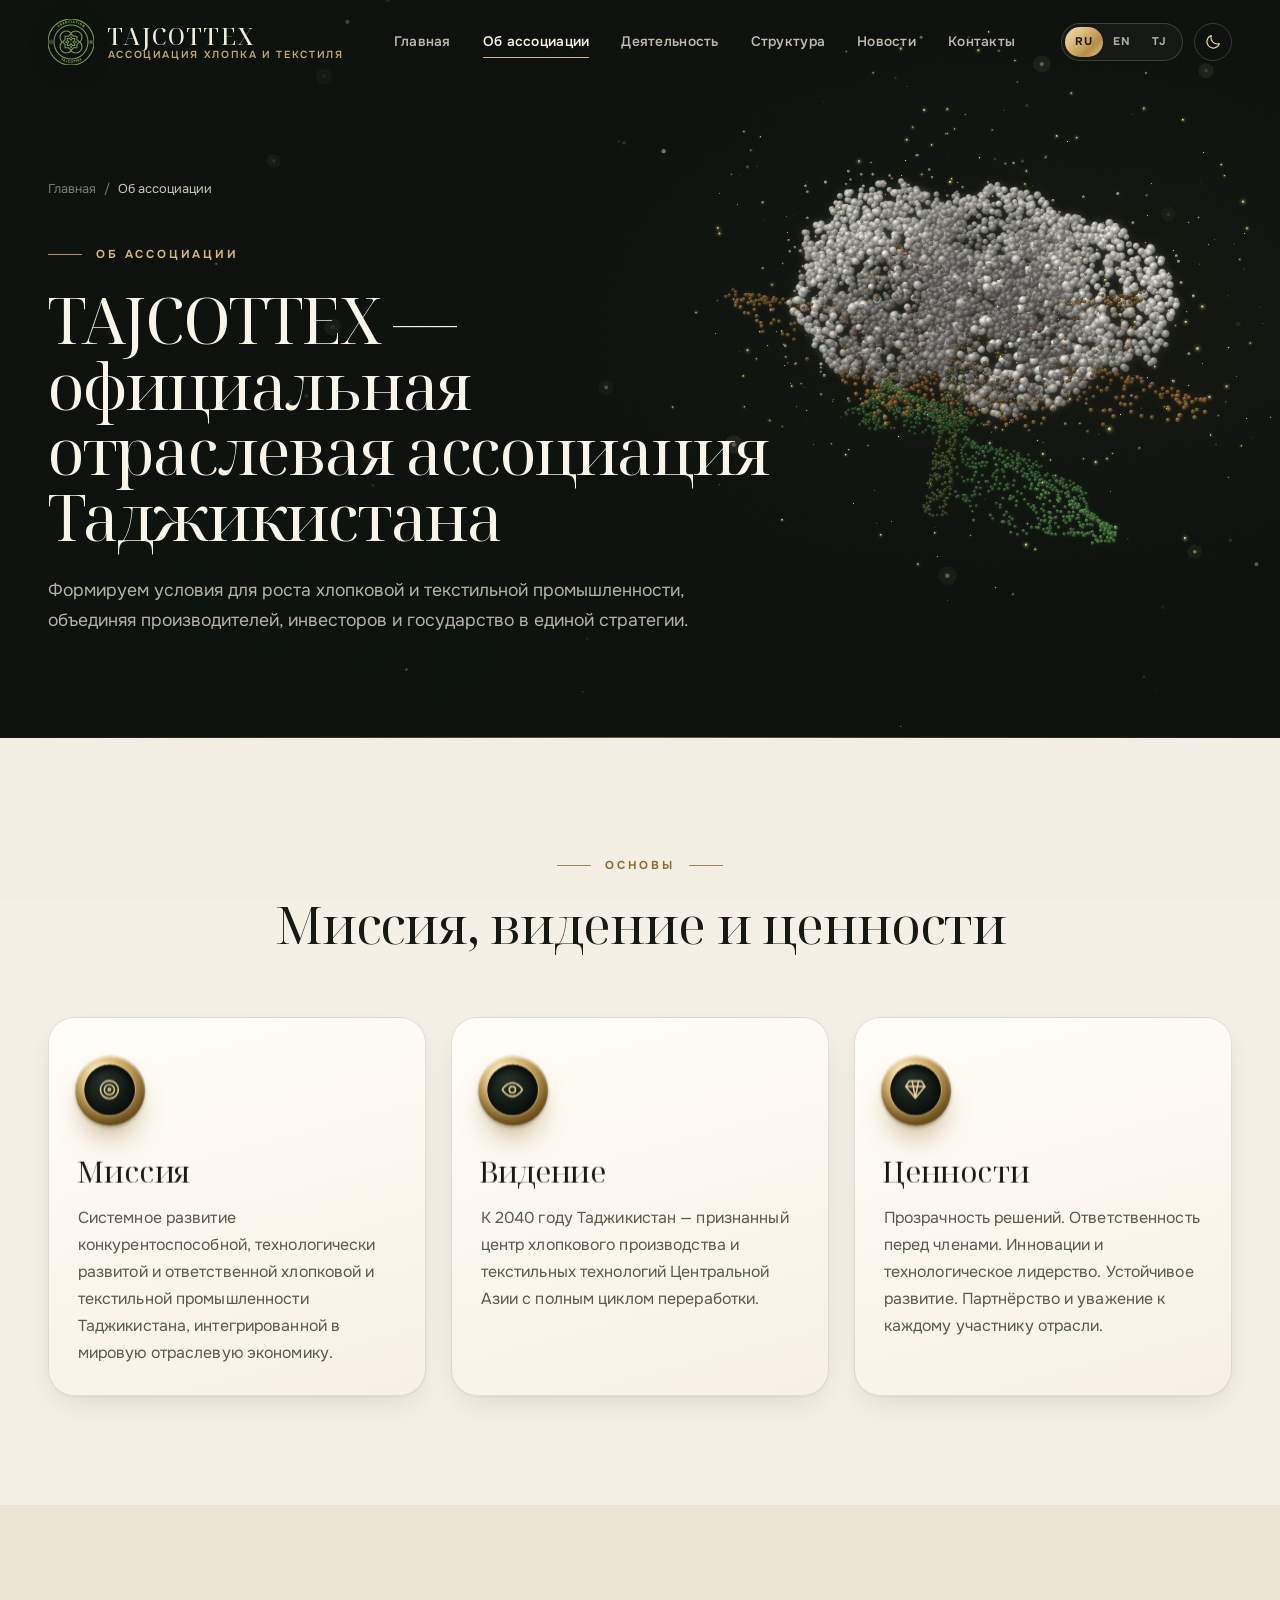
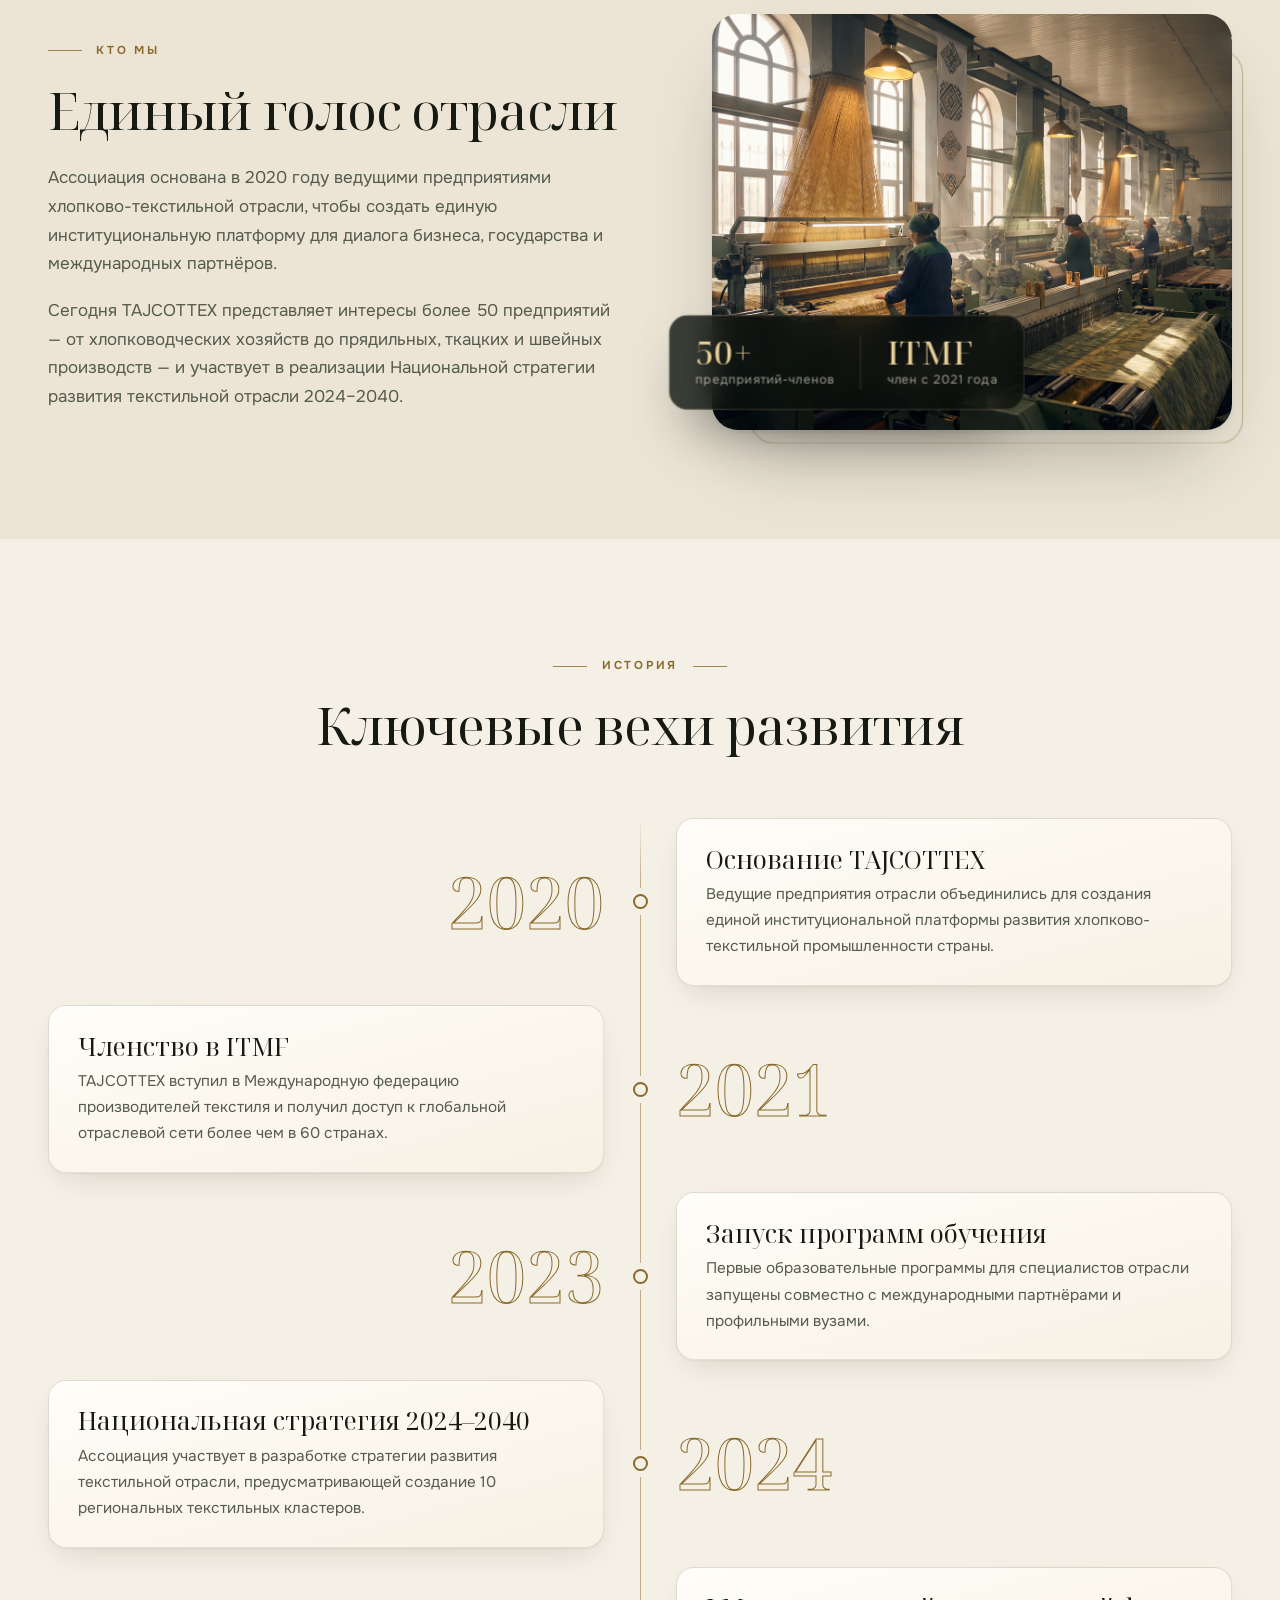
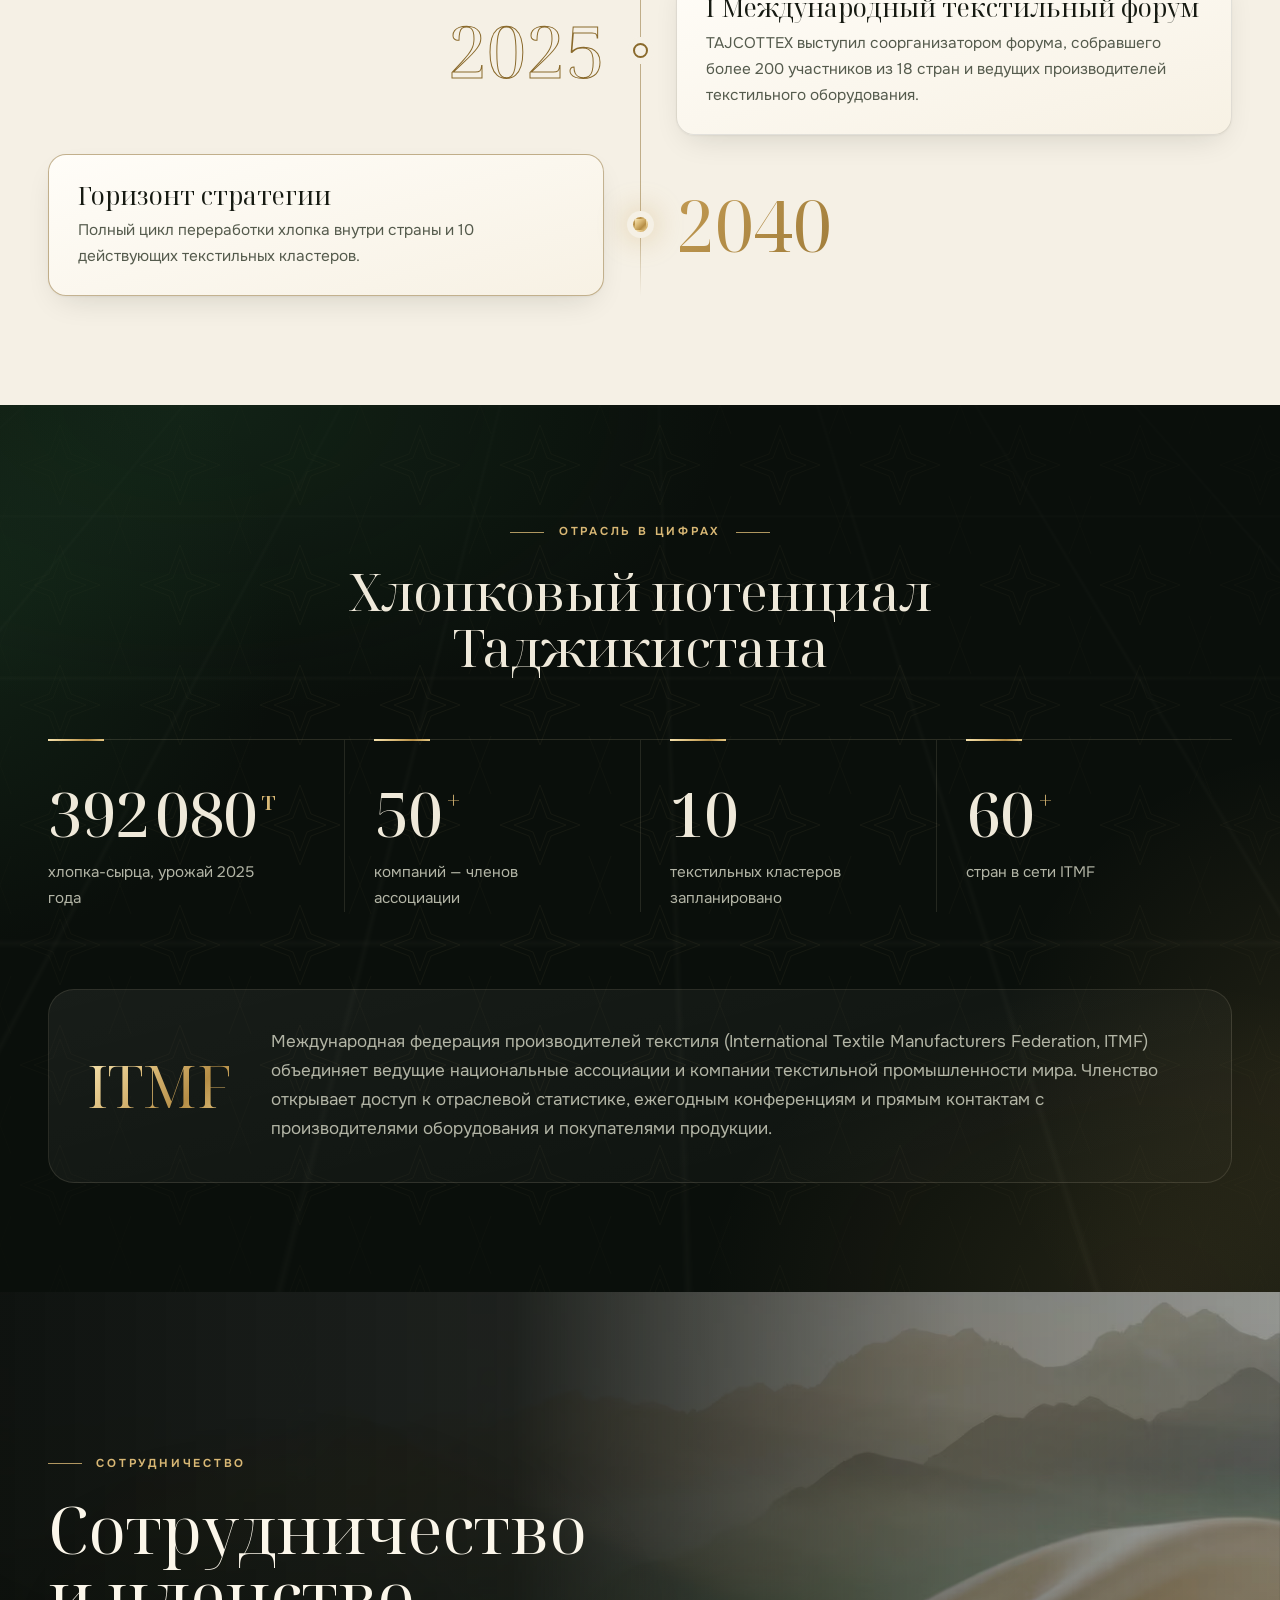
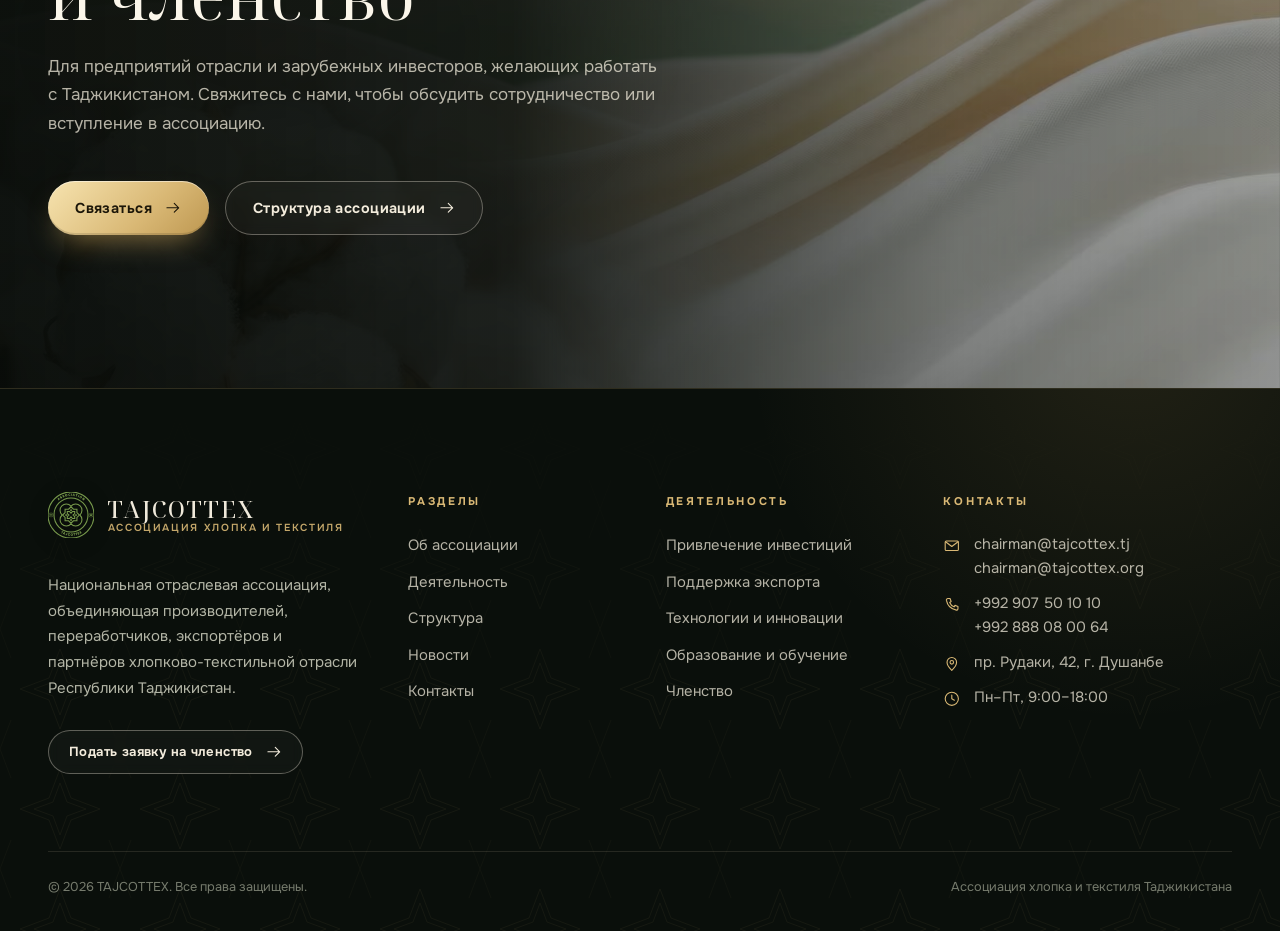
==== commit c134decb: "Make the 3D objects recognisable and the design more expressive 3D engine (js/scene3d.js) - Every pa" ====
--- a/about.html
+++ b/about.html
@@ -35,7 +35,7 @@
   <div class="drawer__foot"><div class="langs" role="group" aria-label="Language / Язык / Забон"><button type="button" data-lang-btn="ru" lang="ru" aria-label="Русский">RU</button><button type="button" data-lang-btn="en" lang="en" aria-label="English">EN</button><button type="button" data-lang-btn="tj" lang="tg" aria-label="Тоҷикӣ">TJ</button></div><a href="mailto:chairman@tajcottex.tj">chairman@tajcottex.tj</a></div>
 </div>
 <main id="main">
-<section class="phero stage phero--3d">
+<section class="phero stage phero--3d" data-dust="45">
   <div class="phero__veil" aria-hidden="true"></div>
   <div class="phero__scene" data-scene="cotton" aria-hidden="true"><canvas class="scene-canvas"></canvas></div>
   <div class="wrap phero__in">
@@ -148,7 +148,7 @@
   </div>
 </section>
 <section class="section stage section--deep" aria-labelledby="num">
-  <div class="deep__grid" aria-hidden="true"></div>
+  <div class="aurora" aria-hidden="true"></div><div class="deep__grid" aria-hidden="true"></div>
   <div class="wrap">
     <header class="shead shead--center shead--light rv">
   <p class="kicker"><span data-lang="ru">Отрасль в цифрах</span><span data-lang="en">The industry in numbers</span><span data-lang="tj">Соҳа дар рақамҳо</span></p>
@@ -179,7 +179,7 @@
     </aside>
   </div>
 </section>
-<section class="cta stage">
+<section class="cta stage" data-dust="40">
   <img class="cta__img" src="source/background.avif" alt="" aria-hidden="true" loading="lazy" data-parallax>
   <div class="cta__veil" aria-hidden="true"></div>
   <div class="wrap cta__in rv">
--- a/css/site.css
+++ b/css/site.css
@@ -454,7 +454,7 @@
 }
 .hero__in { position: relative; z-index: 2; }
 .hero__kick, .hero__lead, .hero__actions, .hero__facts { max-width: 700px; }
-.hero__title { max-width: 800px; }
+.hero__title { max-width: 900px; }
 .hero__title {
   font-family: var(--f-display); font-weight: 400;
   font-size: clamp(2.4rem, 1.2rem + 3.5vw, 5rem);
@@ -462,7 +462,8 @@
   text-wrap: balance;
   color: #fbf6ea;
 }
-.hero__title em { display: inline; background: linear-gradient(100deg, #f7e4b0, #d9b875 45%, #b58d45 80%); -webkit-background-clip: text; background-clip: text; color: transparent; padding-right: .05em; }
+.hero__title em { display: inline; color: var(--gold-300); }
+.hero__title em .w > span, .hero__title.words em { background: linear-gradient(100deg, #f7e4b0, #d9b875 45%, #b58d45 80%); -webkit-background-clip: text; background-clip: text; color: transparent; padding-right: .05em; }
 .hero__lead { margin-top: 1.8rem; font-size: 1.12rem; color: rgba(239, 233, 218, .78); max-width: 58ch; }
 .hero__actions { display: flex; flex-wrap: wrap; gap: 1rem; margin-top: 2.6rem; }
 .hero__facts {
@@ -514,7 +515,7 @@
 .cycle__card { max-width: 31rem; }
 .cycle__title {
   font-family: var(--f-display); font-size: clamp(2.2rem, 1.4rem + 2.6vw, 3.8rem); line-height: 1.02;
-  color: #fbf6ea; max-width: 13ch; margin-bottom: 3rem; text-wrap: balance;
+  color: #fbf6ea; max-width: 17ch; margin-bottom: 3rem; text-wrap: balance;
 }
 .cycle__num {
   font-family: var(--f-display); font-size: clamp(5rem, 3rem + 6vw, 8.5rem); line-height: .8; font-weight: 500;
@@ -1046,3 +1047,104 @@
   .stage, .phero, .hero { background: #fff !important; color: #000 !important; }
   html.rv-ready .rv:not(.in) { opacity: 1; translate: none; scale: none; }
 }
+
+/* =========================================================
+   MOTION & ORNAMENT LAYER
+   ========================================================= */
+/* word-by-word heading reveal (spans added by site.js) */
+.words { text-wrap: wrap !important; }
+.words .w { display: inline-block; overflow: hidden; vertical-align: bottom; padding: 0 .04em .12em 0; margin: 0 -.04em -.12em 0; }
+.words .w > span { display: inline-block; transform: translateY(112%) rotate(2deg); transform-origin: 0 100%; transition: transform 1.1s var(--ease); will-change: transform; }
+.words.is-shown .w > span { transform: none; }
+.hero__title.words, .phero__title.words { animation: none; }
+@media (prefers-reduced-motion: reduce) { .words .w > span { transform: none; } }
+
+/* drifting fibres */
+[data-dust] { position: relative; }
+.dust { position: absolute; inset: 0; width: 100%; height: 100%; pointer-events: none; z-index: 1; mix-blend-mode: screen; }
+.hero .dust { z-index: 1; }
+
+/* pointer spotlight over dark stages */
+.spot { position: fixed; left: 0; top: 0; width: 800px; height: 800px; border-radius: 50%; pointer-events: none; z-index: 60; opacity: 0; transition: opacity 1s;
+  background: radial-gradient(circle, rgba(236, 206, 140, .07) 0%, rgba(236, 206, 140, .025) 35%, transparent 65%); mix-blend-mode: screen; }
+.spot.is-on { opacity: 1; }
+[data-theme="light"] .spot { display: none; }
+
+/* magnetic buttons */
+.btn { transform: translate3d(var(--dx, 0px), calc(var(--dy, 0px) + var(--lift, 0px)), 0); }
+.btn:hover { --lift: -2px; transform: translate3d(var(--dx, 0px), calc(var(--dy, 0px) + var(--lift, 0px)), 0); }
+.btn:active { --lift: 0px; }
+.btn--gold { transition: transform .25s var(--ease-soft), box-shadow .5s var(--ease); }
+
+/* gold conic border that sweeps around cards on hover */
+@property --ang { syntax: '<angle>'; inherits: false; initial-value: 0deg; }
+.card::before, .post::before, .leader::before, .plan::before, .formcard::before, .mapcard::before, .tl__card::before, .astat::before, .gov__p::before, .dept::before {
+  content: ""; position: absolute; inset: 0; border-radius: inherit; padding: 1px; pointer-events: none; z-index: 2;
+  background: conic-gradient(from var(--ang), transparent 0 62%, var(--gold-200) 78%, var(--gold-400) 84%, transparent 100%);
+  -webkit-mask: linear-gradient(#000 0 0) content-box, linear-gradient(#000 0 0); -webkit-mask-composite: xor; mask: linear-gradient(#000 0 0) content-box, linear-gradient(#000 0 0); mask-composite: exclude;
+  opacity: 0; transition: opacity .6s;
+}
+.card, .leader, .plan, .formcard, .tl__card, .astat, .gov__p, .dept { position: relative; }
+.card:hover::before, .post:hover::before, .leader:hover::before, .plan:hover::before, .formcard:hover::before, .mapcard:hover::before, .tl__card:hover::before, .astat:hover::before, .gov__p:hover::before, .dept:hover::before { opacity: 1; animation: sweep 2.6s linear infinite; }
+@keyframes sweep { to { --ang: 360deg; } }
+
+/* Tajik eight-pointed-star lattice, very faint, on the dark bands */
+.cta::before, .footer::before, .section--deep::before, .manifesto::before {
+  content: ""; position: absolute; inset: 0; pointer-events: none; opacity: .06; z-index: 0;
+  background-image: url("data:image/svg+xml,%3Csvg xmlns='http://www.w3.org/2000/svg' width='120' height='120' viewBox='0 0 120 120' fill='none' stroke='%23e6c985' stroke-width='.9'%3E%3Cpath d='M60 20l11 29 29 11-29 11-11 29-11-29-29-11 29-11z'/%3E%3Cpath d='M60 34l7 19 19 7-19 7-7 19-7-19-19-7 19-7z'/%3E%3Cpath d='M0 0l11 29M120 0l-11 29M0 120l11-29M120 120l-11-29' opacity='.6'/%3E%3C/svg%3E");
+  background-size: 120px 120px;
+  -webkit-mask-image: radial-gradient(80% 80% at 50% 50%, #000 30%, transparent 100%); mask-image: radial-gradient(80% 80% at 50% 50%, #000 30%, transparent 100%);
+}
+.cta::before { opacity: .08; }
+.footer::before { -webkit-mask-image: linear-gradient(transparent, #000 60%); mask-image: linear-gradient(transparent, #000 60%); }
+.footer > .wrap, .cta__in, .section--deep > .wrap { position: relative; z-index: 1; }
+
+/* slow aurora behind the dark sections */
+.aurora { position: absolute; inset: -20%; pointer-events: none; z-index: 0; overflow: hidden; }
+.aurora::before, .aurora::after { content: ""; position: absolute; width: 60vw; height: 60vw; max-width: 900px; max-height: 900px; border-radius: 50%; opacity: .55; }
+.aurora::before { left: -10%; top: 0; background: radial-gradient(circle, rgba(47, 106, 63, .38), transparent 62%); animation: aur1 18s ease-in-out infinite alternate; }
+.aurora::after { right: -10%; bottom: 0; background: radial-gradient(circle, rgba(201, 164, 92, .22), transparent 62%); animation: aur2 22s ease-in-out infinite alternate; }
+@keyframes aur1 { to { transform: translate(18%, 22%) scale(1.15); } }
+@keyframes aur2 { to { transform: translate(-16%, -18%) scale(1.2); } }
+@media (prefers-reduced-motion: reduce) { .aurora::before, .aurora::after { animation: none; } }
+
+/* opening curtain */
+.curtain { position: fixed; inset: 0; z-index: 300; display: grid; place-items: center; background: var(--ink-800); transition: opacity .7s var(--ease), visibility 0s .7s; }
+.curtain img { width: 84px; height: 84px; animation: curLogo 1s var(--ease) both; }
+.curtain__line { position: absolute; left: 50%; bottom: 18%; width: 160px; height: 1px; margin-left: -80px; background: var(--gold-grad); transform-origin: 0 50%; animation: curLine .9s var(--ease) both; }
+.curtain.is-done { opacity: 0; visibility: hidden; }
+@keyframes curLogo { from { opacity: 0; transform: scale(.7) rotate(-30deg); } }
+@keyframes curLine { from { transform: scaleX(0); } }
+html.is-opening .hero__in > *, html.is-opening .phero__in > * { animation-play-state: paused; }
+
+/* =========================================================
+   HOME — MANIFESTO + HOW TO JOIN
+   ========================================================= */
+.manifesto { position: relative; overflow: hidden; padding-block: clamp(6rem, 12vw, 11rem); text-align: center;
+  background: radial-gradient(60% 70% at 50% 50%, rgba(201, 164, 92, .10), transparent 70%), var(--ink-800); }
+.manifesto__in { position: relative; z-index: 1; max-width: 1000px; margin-inline: auto; }
+.manifesto__mark { width: 64px; height: 64px; margin: 0 auto 2rem; color: #1c1608; background: var(--gold-grad); border-radius: 50%; display: grid; place-items: center; box-shadow: 0 20px 40px -16px rgba(201, 164, 92, .8); }
+.manifesto__mark .ic { width: 28px; height: 28px; fill: currentColor; stroke: none; }
+.manifesto__text { font-family: var(--f-display); font-style: italic; font-weight: 400; font-size: clamp(1.7rem, 1.1rem + 2.4vw, 3.3rem); line-height: 1.28; color: #fbf6ea; text-wrap: balance; }
+.manifesto__text strong { font-weight: 500; font-style: normal; color: var(--gold-300); }
+.manifesto__text strong .w > span { background: var(--gold-grad); -webkit-background-clip: text; background-clip: text; color: transparent; }
+.manifesto__by { margin-top: 2.2rem; font-size: .72rem; font-weight: 700; letter-spacing: .24em; text-transform: uppercase; color: var(--gold-300); }
+
+.steps { position: relative; display: grid; grid-template-columns: repeat(3, 1fr); gap: 1.5rem; counter-reset: step; }
+.steps::before { content: ""; position: absolute; left: 8%; right: 8%; top: 2.6rem; height: 1px; background: linear-gradient(90deg, transparent, var(--accent), transparent); transform: scaleX(0); transition: transform 1.6s var(--ease) .3s; }
+.steps.in::before { transform: scaleX(1); }
+.step { position: relative; padding: 0 1.4rem; }
+.step__num { display: grid; place-items: center; width: 5.2rem; height: 5.2rem; margin-bottom: 1.6rem; border-radius: 50%; font-family: var(--f-display); font-size: 1.9rem; color: var(--accent); background: var(--bg); border: 1px solid color-mix(in srgb, var(--accent) 45%, transparent); box-shadow: 0 0 0 8px var(--bg); position: relative; z-index: 1; transition: transform .8s var(--ease), color .4s, background-color .4s; }
+.step:hover .step__num { transform: rotate(-8deg) scale(1.06); color: #1c1608; background: var(--gold-grad); }
+.step__h { font-family: var(--f-display); font-size: clamp(1.5rem, 1.25rem + .8vw, 2rem); line-height: 1.12; margin-bottom: .7rem; }
+.step__p { color: var(--muted); font-size: .98rem; }
+.step__p a { color: var(--accent); text-decoration: underline; text-underline-offset: 3px; }
+@media (max-width: 860px) {
+  .steps { grid-template-columns: 1fr; gap: 2.4rem; padding-left: 0; }
+  .steps::before { left: 2.6rem; right: auto; top: 0; bottom: 0; width: 1px; height: auto; transform: scaleY(0); transform-origin: 50% 0; background: linear-gradient(var(--accent), transparent); }
+  .steps.in::before { transform: scaleY(1); }
+  .step { display: grid; grid-template-columns: auto 1fr; column-gap: 1.4rem; row-gap: .5rem; align-items: center; padding: 0; text-align: left; }
+  .step__num { margin: 0; grid-row: 1; }
+  .step__h { grid-column: 2; margin: 0; }
+  .step__p { grid-column: 2; align-self: start; }
+}
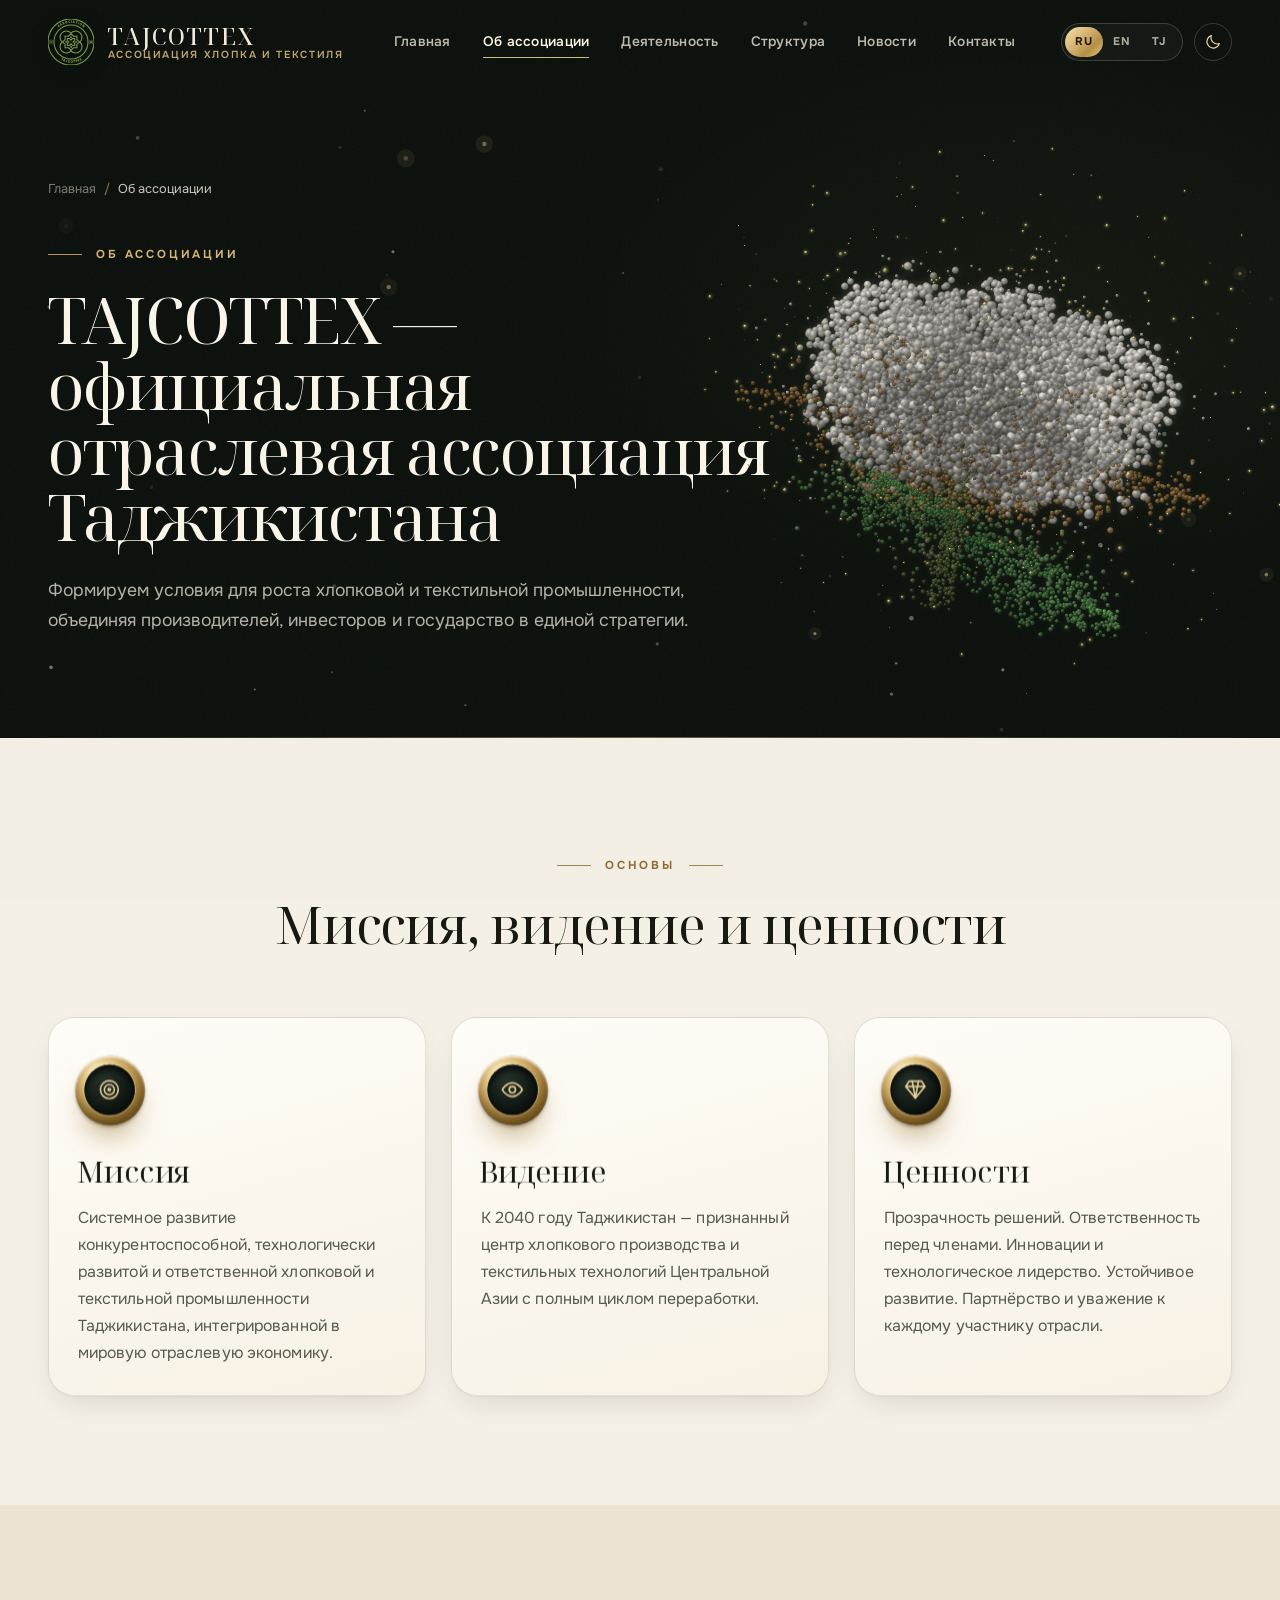
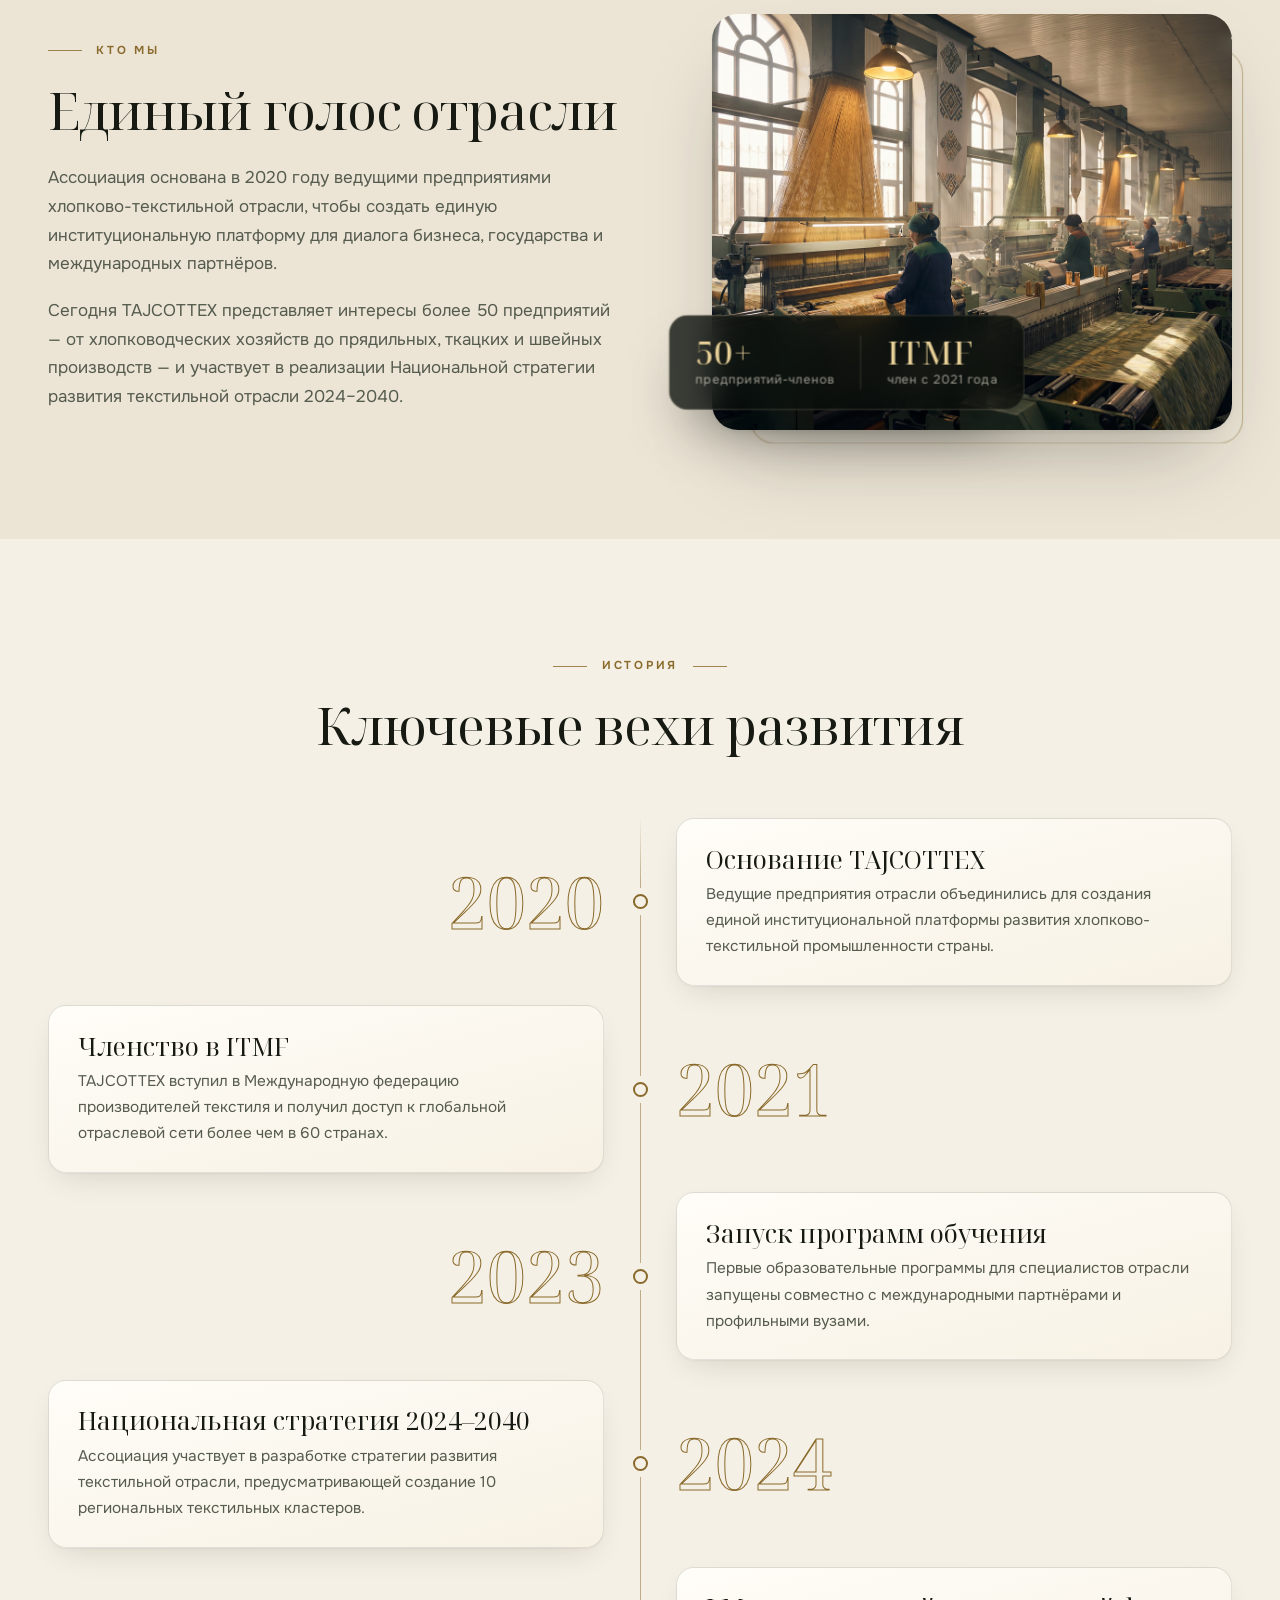
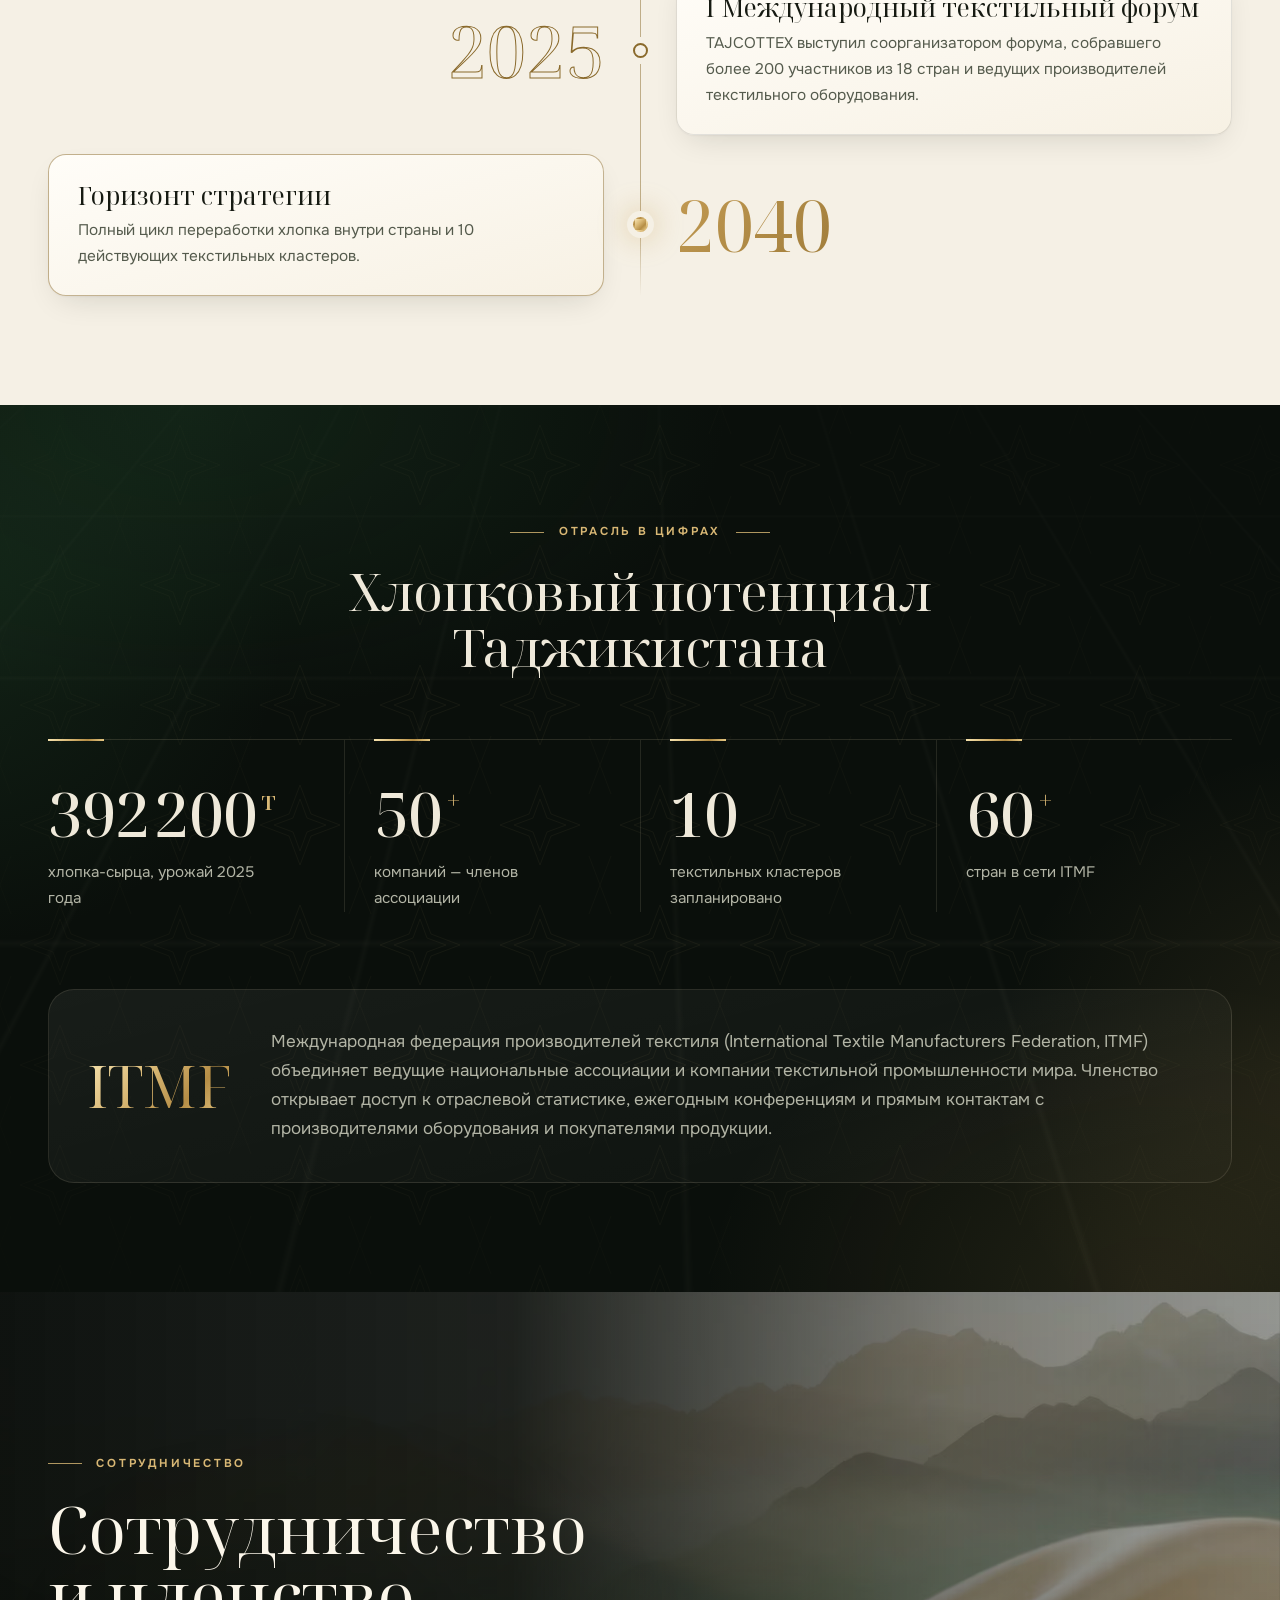
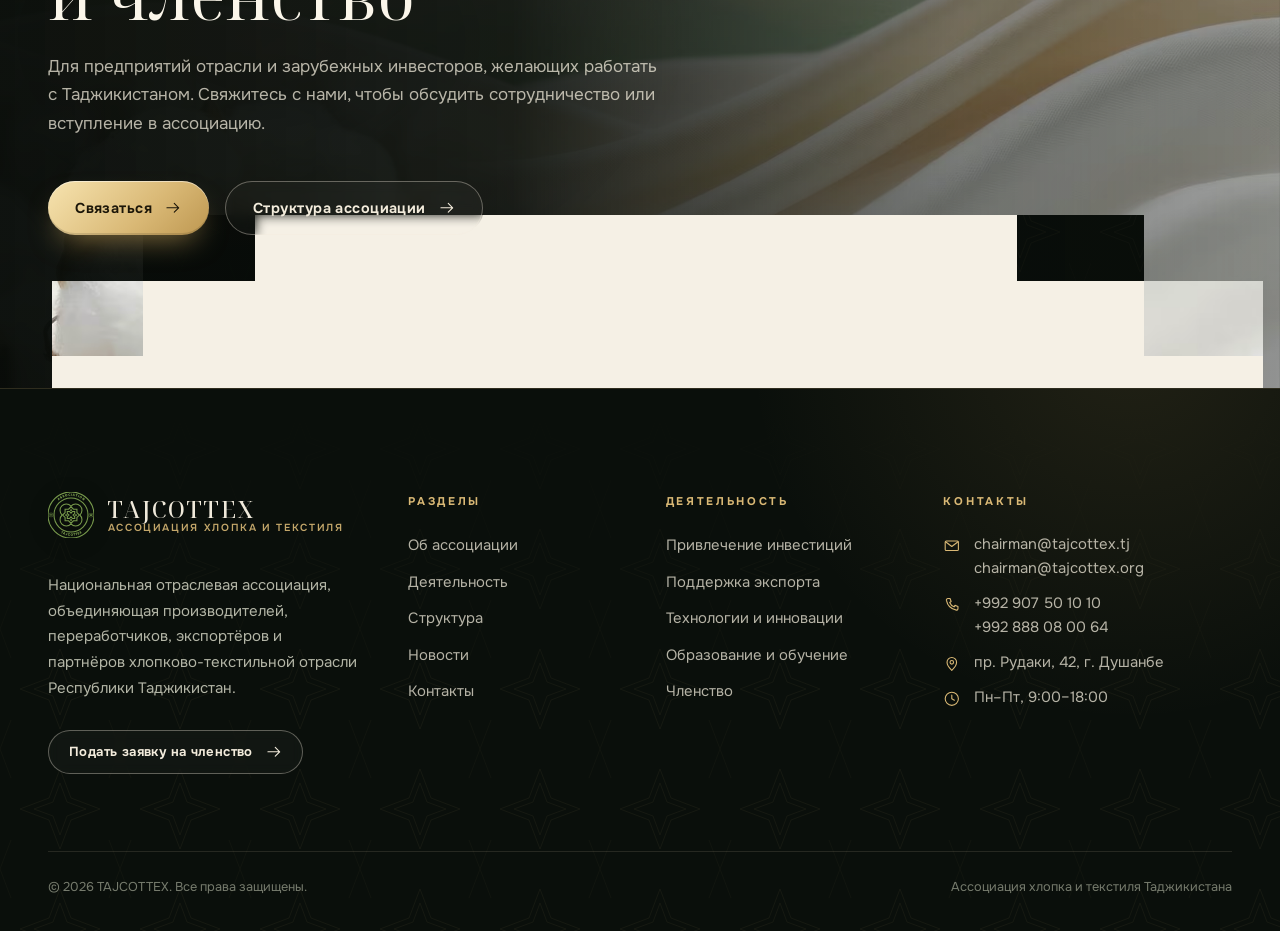
==== commit 3fa5162a: "Carry the 3D object through every page The particle canvas now spans the whole page on all pages: se" ====
--- a/about.html
+++ b/about.html
@@ -35,9 +35,11 @@
   <div class="drawer__foot"><div class="langs" role="group" aria-label="Language / Язык / Забон"><button type="button" data-lang-btn="ru" lang="ru" aria-label="Русский">RU</button><button type="button" data-lang-btn="en" lang="en" aria-label="English">EN</button><button type="button" data-lang-btn="tj" lang="tg" aria-label="Тоҷикӣ">TJ</button></div><a href="mailto:chairman@tajcottex.tj">chairman@tajcottex.tj</a></div>
 </div>
 <main id="main">
-<section class="phero stage phero--3d" data-dust="45">
+<div class="scene" data-scene="cotton,yarn,fabric,globe">
+  <div class="scene__layer" aria-hidden="true"><canvas class="scene-canvas"></canvas></div>
+<section class="phero stage" data-dust="45" data-stage="0">
   <div class="phero__veil" aria-hidden="true"></div>
-  <div class="phero__scene" data-scene="cotton" aria-hidden="true"><canvas class="scene-canvas"></canvas></div>
+  
   <div class="wrap phero__in">
     <ol class="crumbs" aria-label="Breadcrumb"><li><a href="index.html"><span data-lang="ru">Главная</span><span data-lang="en">Home</span><span data-lang="tj">Асосӣ</span></a></li><li aria-current="page"><span data-lang="ru">Об ассоциации</span><span data-lang="en">About</span><span data-lang="tj">Дар бораи мо</span></li></ol>
     <p class="kicker kicker--light"><span data-lang="ru">Об ассоциации</span><span data-lang="en">About the association</span><span data-lang="tj">Дар бораи ассотсиатсия</span></p>
@@ -147,7 +149,7 @@
     </ol>
   </div>
 </section>
-<section class="section stage section--deep" aria-labelledby="num">
+<section class="section stage section--deep" aria-labelledby="num" data-stage="2" data-place="back">
   <div class="aurora" aria-hidden="true"></div><div class="deep__grid" aria-hidden="true"></div>
   <div class="wrap">
     <header class="shead shead--center shead--light rv">
@@ -179,7 +181,7 @@
     </aside>
   </div>
 </section>
-<section class="cta stage" data-dust="40">
+<section class="cta stage" data-dust="40" data-stage="3">
   <img class="cta__img" src="source/background.avif" alt="" aria-hidden="true" loading="lazy" data-parallax>
   <div class="cta__veil" aria-hidden="true"></div>
   <div class="wrap cta__in rv">
@@ -189,6 +191,7 @@
     <div class="cta__actions"><a class="btn btn--gold" href="contact.html"><span class="btn__label"><span data-lang="ru">Связаться</span><span data-lang="en">Contact us</span><span data-lang="tj">Тамос гирифтан</span></span><svg class="ic btn__ic" width="24" height="24" viewBox="0 0 24 24" fill="none" stroke="currentColor" stroke-width="1.5" stroke-linecap="round" stroke-linejoin="round" aria-hidden="true" focusable="false"><path d="M4 12h16M14 6l6 6-6 6"/></svg></a><a class="btn btn--line" href="structure.html"><span class="btn__label"><span data-lang="ru">Структура ассоциации</span><span data-lang="en">Association structure</span><span data-lang="tj">Сохтори ассотсиатсия</span></span><svg class="ic btn__ic" width="24" height="24" viewBox="0 0 24 24" fill="none" stroke="currentColor" stroke-width="1.5" stroke-linecap="round" stroke-linejoin="round" aria-hidden="true" focusable="false"><path d="M4 12h16M14 6l6 6-6 6"/></svg></a></div>
   </div>
 </section>
+</div>
 </main>
 <footer class="footer stage" role="contentinfo">
   <div class="footer__glow" aria-hidden="true"></div>
--- a/css/site.css
+++ b/css/site.css
@@ -432,13 +432,16 @@
   transform: perspective(800px) rotateX(55deg) scale(2.2) translateY(-8%);
   transform-origin: 50% 0;
 }
-.section--deep > .wrap { position: relative; }
+.section--deep > .wrap { position: relative; z-index: 2; }
 
 /* =========================================================
    HOME — HERO + 3D VALUE CHAIN
    ========================================================= */
-.scene { position: relative; isolation: isolate; background: var(--ink-800); }
+.scene { position: relative; isolation: isolate; }
 .scene__layer { position: absolute; inset: 0; z-index: 1; pointer-events: none; }
+/* page content sits above the particle layer; section backgrounds stay below it */
+.scene .section > .wrap, .scene .phero__in, .scene .hero__in, .scene .cta__in, .scene .manifesto__in, .scene .cycle__step, .scene .cycle__rail, .scene .article > .wrap, .scene .hero__scroll { position: relative; z-index: 2; }
+.story { position: relative; background: var(--ink-800); }
 .scene-canvas { position: sticky; top: 0; width: 100%; height: 100vh; height: 100lvh; opacity: 0; transition: opacity 1.6s ease; }
 .scene-canvas.is-ready { opacity: 1; }
 
@@ -823,8 +826,6 @@
 }
 .phero__img { position: absolute; inset: 0; z-index: -2; width: 100%; height: 100%; object-fit: cover; opacity: .5; }
 .phero__veil { position: absolute; inset: 0; z-index: -1; background: linear-gradient(90deg, rgba(10, 15, 11, .95) 10%, rgba(10, 15, 11, .6) 60%, rgba(10, 15, 11, .35)), linear-gradient(0deg, rgba(10, 15, 11, .9), transparent 50%); }
-.phero__scene { position: absolute; inset: 0; z-index: 0; pointer-events: none; }
-.phero__scene .scene-canvas { position: absolute; inset: 0; width: 100%; height: 100%; }
 .phero__in { position: relative; z-index: 2; }
 .phero__in > * { max-width: 780px; }
 .phero__in > * { animation: rise 1.3s var(--ease) both; }
@@ -840,7 +841,7 @@
 .crumbs li + li::before { content: "/"; margin-right: .5rem; color: rgba(217, 184, 117, .6); }
 .crumbs a:hover { color: var(--gold-200); }
 .crumbs [aria-current] { color: rgba(239, 233, 218, .85); }
-@media (max-width: 1024px) { .phero--3d .phero__in > * { max-width: 640px; } }
+@media (max-width: 1024px) { .phero__in > * { max-width: 640px; } }
 
 /* =========================================================
    ACTIVITIES
@@ -1097,7 +1098,7 @@
 }
 .cta::before { opacity: .08; }
 .footer::before { -webkit-mask-image: linear-gradient(transparent, #000 60%); mask-image: linear-gradient(transparent, #000 60%); }
-.footer > .wrap, .cta__in, .section--deep > .wrap { position: relative; z-index: 1; }
+.footer > .wrap, .cta__in, .section--deep > .wrap { position: relative; z-index: 2; }
 
 /* slow aurora behind the dark sections */
 .aurora { position: absolute; inset: -20%; pointer-events: none; z-index: 0; overflow: hidden; }
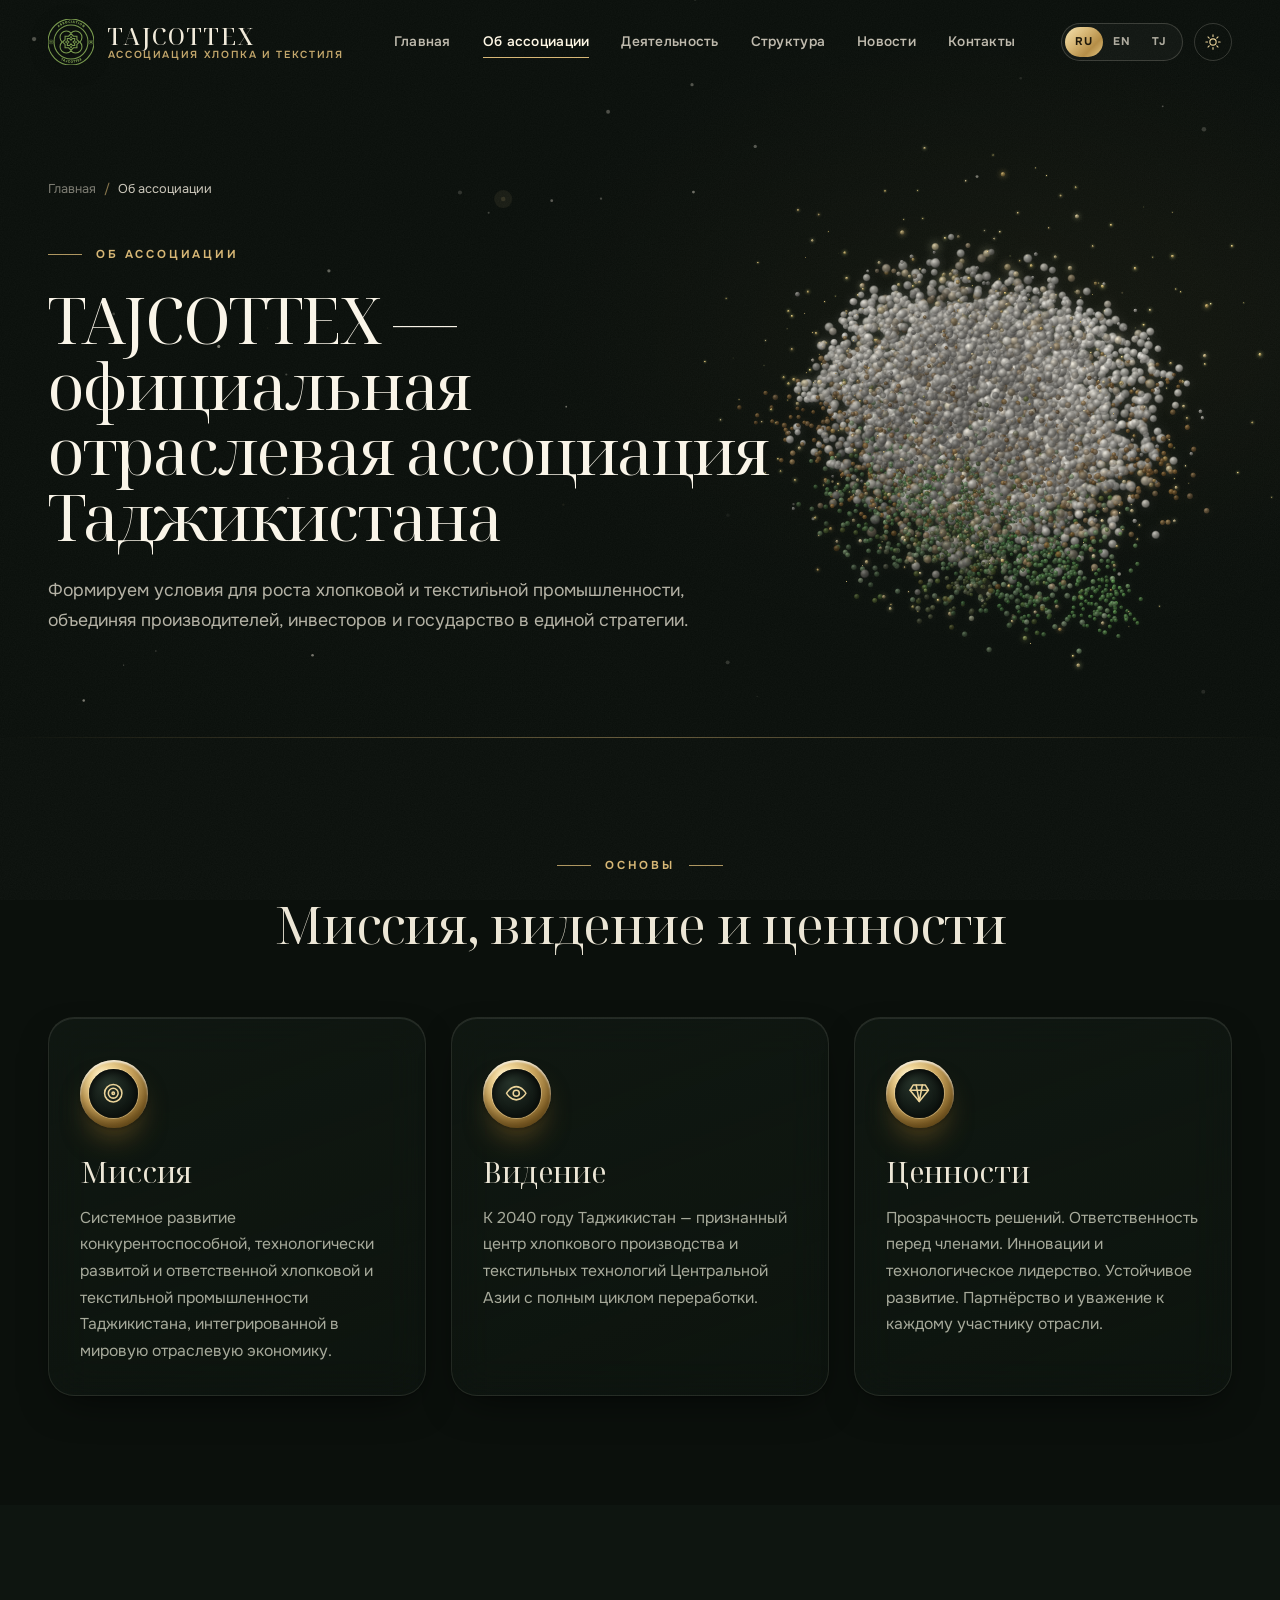
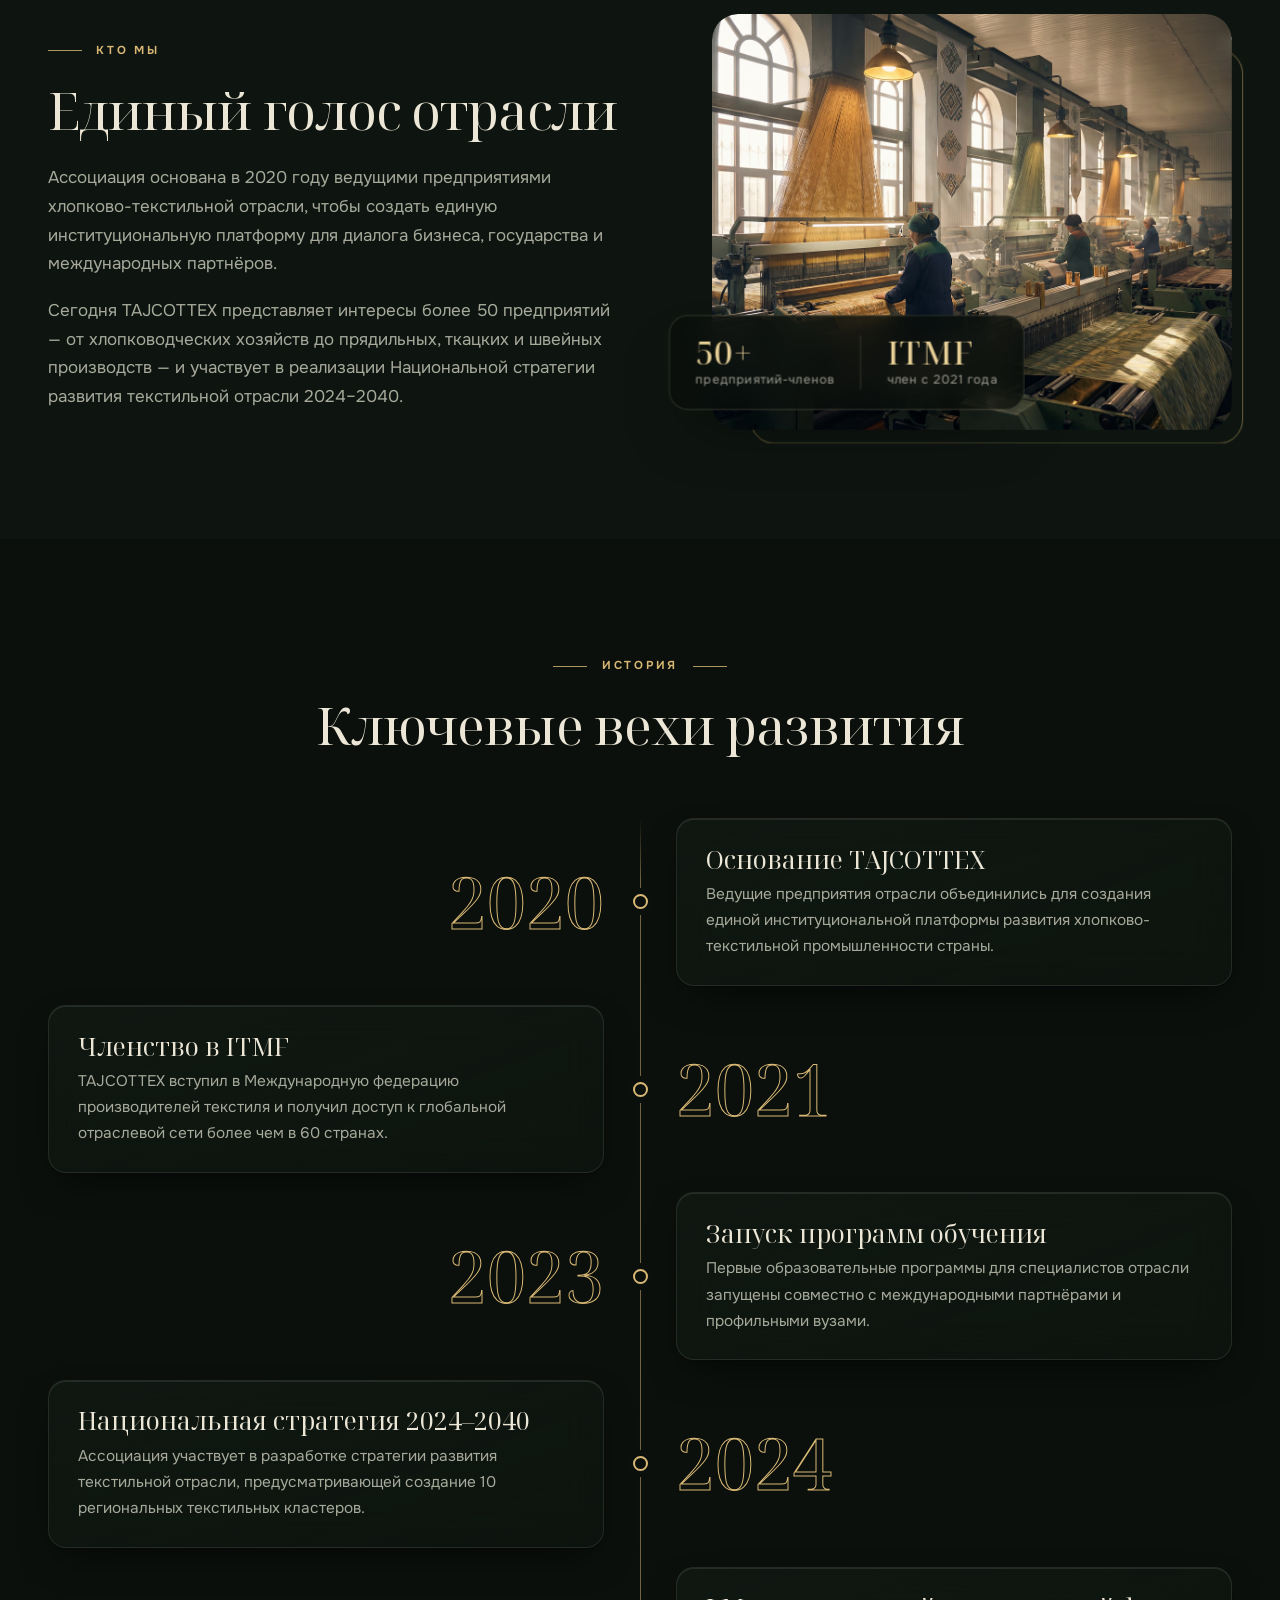
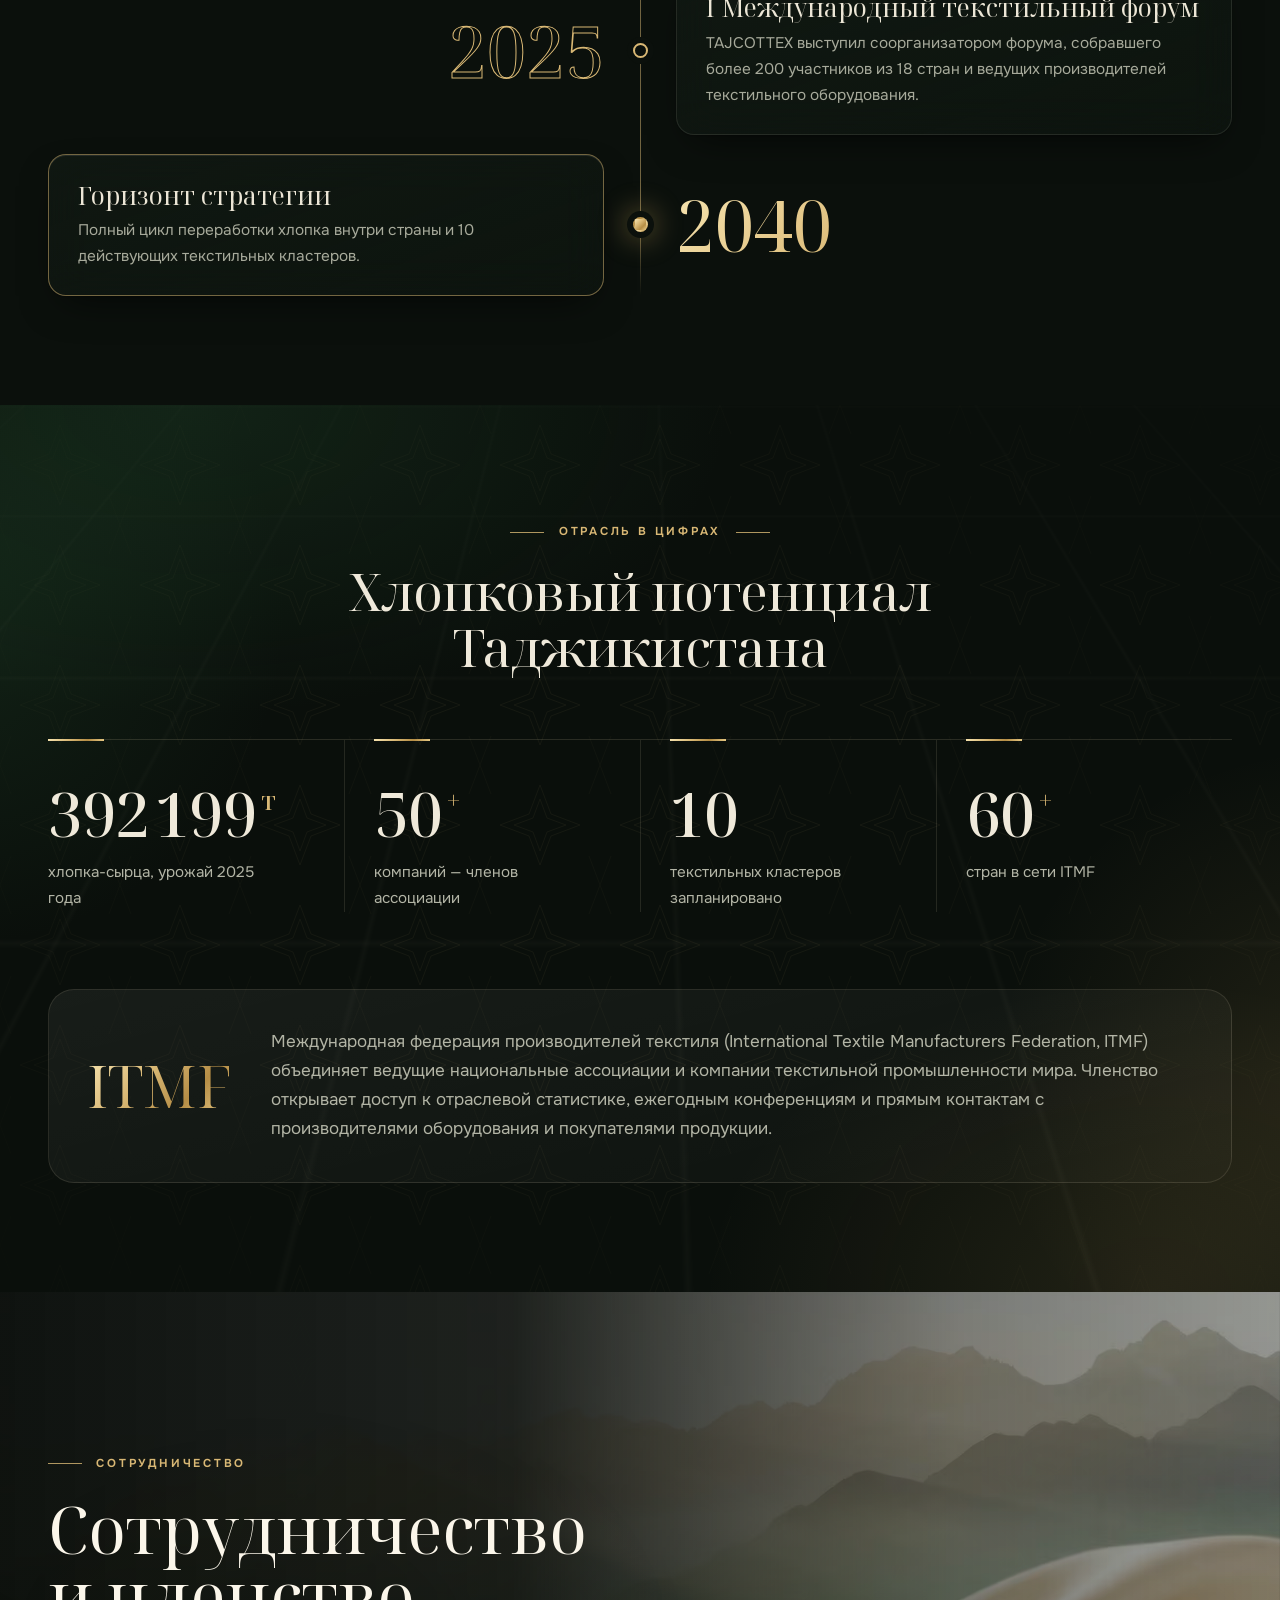
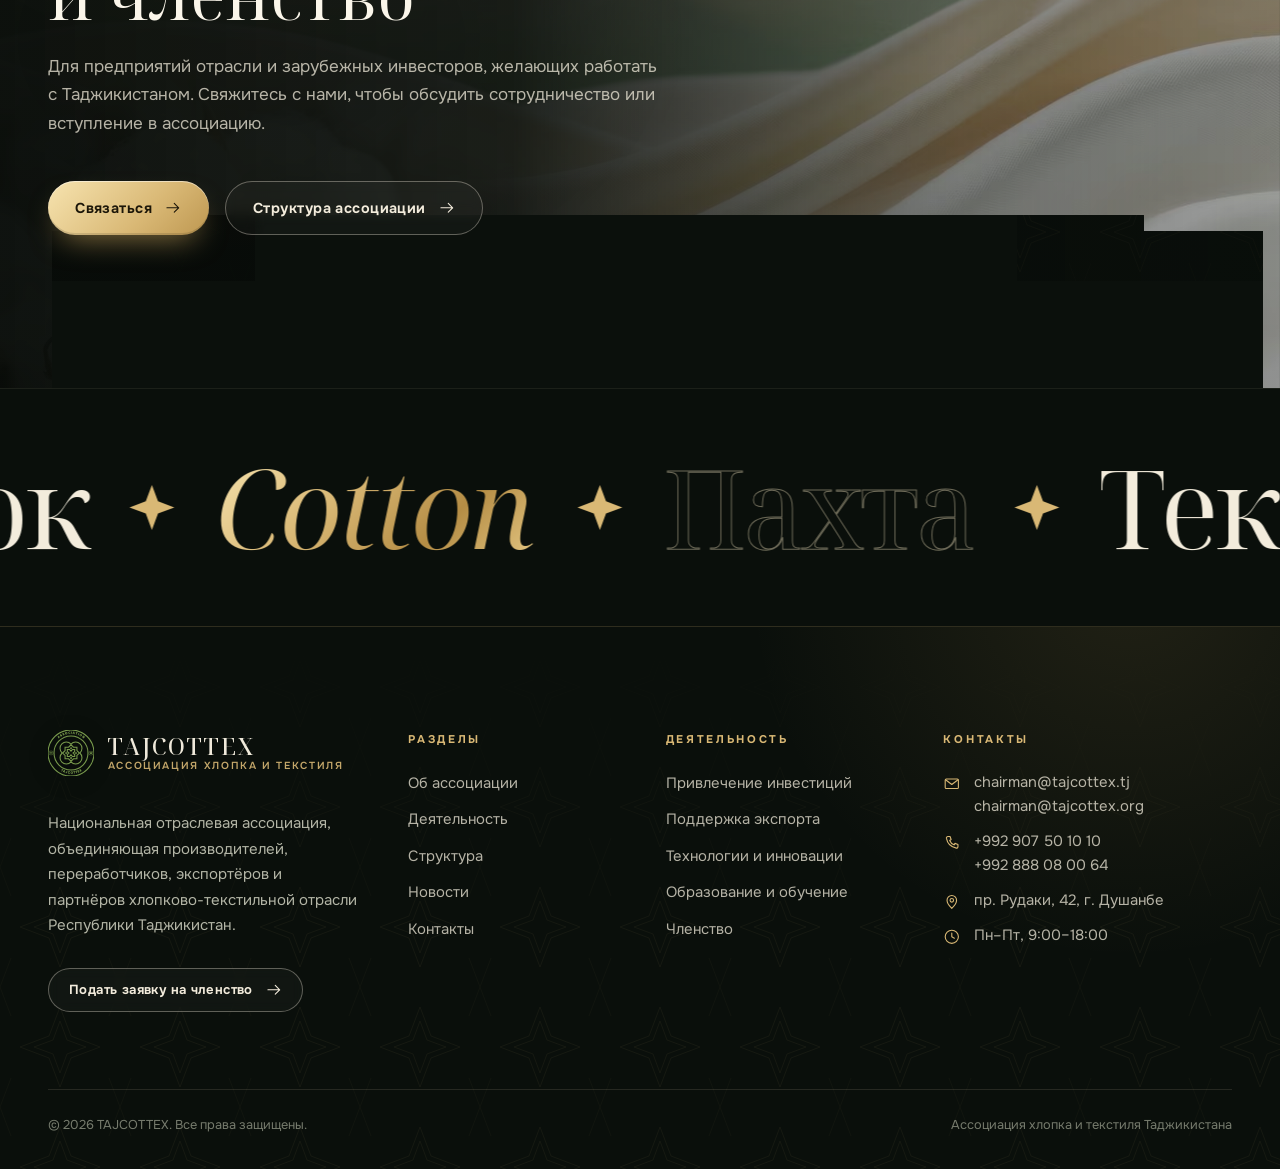
==== commit 73689b91: "Rework the 3D pass into an immersive award-style site Drop the extruded lettering, scroll drum and s" ====
--- a/about.html
+++ b/about.html
@@ -1,5 +1,5 @@
 <!DOCTYPE html>
-<html lang="ru" data-l="ru" data-theme="light" data-title-ru="Об ассоциации — TAJCOTTEX" data-title-en="About — TAJCOTTEX" data-title-tj="Дар бораи мо — TAJCOTTEX">
+<html lang="ru" data-l="ru" data-theme="dark" data-title-ru="Об ассоциации — TAJCOTTEX" data-title-en="About — TAJCOTTEX" data-title-tj="Дар бораи мо — TAJCOTTEX">
 <head>
 <meta charset="UTF-8">
 <meta name="viewport" content="width=device-width, initial-scale=1">
@@ -14,7 +14,7 @@
 <link rel="preload" href="fonts/noto-serif-display-cyrillic-400-normal.woff2" as="font" type="font/woff2" crossorigin>
 <link rel="preload" href="fonts/onest-cyrillic-wght-normal.woff2" as="font" type="font/woff2" crossorigin>
 <link rel="stylesheet" href="css/site.css">
-<script>(function(h){try{h.setAttribute('data-theme',matchMedia('(prefers-color-scheme: dark)').matches?'dark':'light');var s=localStorage.getItem('tajcottex_theme');if(s==='dark'||s==='light')h.setAttribute('data-theme',s)}catch(e){}try{var m=document.cookie.match(/(?:^|; )tajcottex_lang=(ru|en|tj)(?:;|$)/);if(m){h.setAttribute('data-l',m[1]);h.lang=m[1]==='tj'?'tg':m[1]}}catch(e){}h.classList.add('js')})(document.documentElement)</script>
+<script>(function(h){try{h.setAttribute('data-theme','dark');var s=localStorage.getItem('tajcottex_theme');if(s==='dark'||s==='light')h.setAttribute('data-theme',s)}catch(e){}try{var m=document.cookie.match(/(?:^|; )tajcottex_lang=(ru|en|tj)(?:;|$)/);if(m){h.setAttribute('data-l',m[1]);h.lang=m[1]==='tj'?'tg':m[1]}}catch(e){}h.classList.add('js')})(document.documentElement)</script>
 </head>
 <body class="">
 <a class="skip" href="#main"><span data-lang="ru">Перейти к содержанию</span><span data-lang="en">Skip to content</span><span data-lang="tj">Гузаштан ба мундариҷа</span></a>
--- a/css/site.css
+++ b/css/site.css
@@ -1149,3 +1149,68 @@
   .step__h { grid-column: 2; margin: 0; }
   .step__p { grid-column: 2; align-self: start; }
 }
+
+/* =========================================================
+   IMMERSIVE LAYER
+   Smooth inertial scroll, glass panels the 3D object shows
+   through, cinematic image reveals, a running marquee band,
+   a hero that dissolves into the page and a cursor ring.
+   Behaviour lives in site.js › initImmersive.
+   ========================================================= */
+
+/* glass panels: the three.js object drifts behind them, softly blurred */
+.card, .post, .leader, .plan, .formcard, .tl__card, .astat, .gov__p, .dept, .mapcard {
+  background:
+    linear-gradient(160deg, color-mix(in srgb, var(--surface) 74%, transparent), color-mix(in srgb, var(--surface) 40%, transparent));
+  -webkit-backdrop-filter: blur(20px) saturate(140%);
+  backdrop-filter: blur(20px) saturate(140%);
+  border-color: color-mix(in srgb, var(--text) 10%, transparent);
+  box-shadow: inset 0 1px 0 color-mix(in srgb, #fff 9%, transparent), var(--shadow);
+}
+.card:hover, .post:hover, .leader:hover, .plan:hover, .tl__card:hover, .astat:hover, .gov__p:hover, .dept:hover {
+  box-shadow: inset 0 1px 0 color-mix(in srgb, #fff 14%, transparent), var(--shadow-lg);
+}
+[data-theme="light"] .card, [data-theme="light"] .post, [data-theme="light"] .leader, [data-theme="light"] .plan,
+[data-theme="light"] .formcard, [data-theme="light"] .tl__card, [data-theme="light"] .astat, [data-theme="light"] .gov__p,
+[data-theme="light"] .dept { box-shadow: inset 0 1px 0 rgba(255, 255, 255, .8), var(--shadow); }
+
+/* images open like a curtain and settle from a slow zoom */
+.frame__img, .post__media img { transition: clip-path 1.6s var(--ease), scale 2.2s var(--ease), transform 1.4s var(--ease); }
+html.rv-ready .frame:not(.in) .frame__img { clip-path: inset(14% 10% 14% 10% round var(--r-lg)); scale: 1.18; }
+html.rv-ready .post:not(.in) .post__media img { clip-path: inset(0 0 100% 0); scale: 1.25; }
+.frame__img { clip-path: inset(0 0 0 0 round var(--r-lg)); }
+.post__media img { clip-path: inset(0 0 0 0); }
+
+/* hero dissolves into the page as you scroll away (--hp: 0 → 1) */
+html.is-immersive .hero__in, html.is-immersive .phero__in {
+  opacity: calc(1 - var(--hp, 0) * 1.15);
+  translate: 0 calc(var(--hp, 0) * -14vh);
+  scale: calc(1 - var(--hp, 0) * .06);
+  filter: blur(calc(var(--hp, 0) * 6px));
+  will-change: opacity, translate;
+}
+html.is-immersive .hero__img { translate: 0 calc(var(--hp, 0) * 18vh); }
+
+/* running band of words, speeds up with the scroll */
+.marquee { position: relative; z-index: 2; overflow: hidden; padding-block: clamp(2.2rem, 5vw, 4rem); background: var(--ink-800); border-top: 1px solid rgba(236, 222, 186, .08); }
+.marquee__track { display: flex; width: max-content; will-change: transform; }
+.marquee__item { flex: none; display: flex; align-items: center; gap: clamp(1.5rem, 3vw, 3rem); padding-right: clamp(1.5rem, 3vw, 3rem);
+  font-family: var(--f-display); font-weight: 400; font-size: clamp(3rem, 2rem + 6vw, 8.5rem); line-height: 1; letter-spacing: -.03em; white-space: nowrap; color: #f3ecdc; }
+.marquee__item i { font-style: italic; background: var(--gold-grad); -webkit-background-clip: text; background-clip: text; color: transparent; padding-right: .06em; }
+.marquee__item .o { color: transparent; -webkit-text-stroke: 1px rgba(236, 222, 186, .45); }
+.marquee__star { width: .45em; height: .45em; flex: none; color: var(--gold-300); }
+
+/* cursor ring (fine pointers only) */
+.cring { position: fixed; left: 0; top: 0; z-index: 400; width: 38px; height: 38px; margin: -19px 0 0 -19px; border-radius: 50%; pointer-events: none;
+  border: 1px solid rgba(217, 184, 117, .7); opacity: 0; transition: opacity .4s, width .45s var(--ease), height .45s var(--ease), margin .45s var(--ease), background-color .45s, border-color .45s; mix-blend-mode: difference; }
+.cring.is-on { opacity: 1; }
+.cring.is-link { width: 74px; height: 74px; margin: -37px 0 0 -37px; background: rgba(217, 184, 117, .9); border-color: transparent; }
+.cring.is-down { width: 26px; height: 26px; margin: -13px 0 0 -13px; }
+
+/* smooth scroll owns the wheel, so native smooth scrolling would fight it */
+html.is-smooth { scroll-behavior: auto; }
+
+@media (prefers-reduced-motion: reduce) {
+  html.rv-ready .frame:not(.in) .frame__img, html.rv-ready .post:not(.in) .post__media img { clip-path: none; scale: none; }
+}
+@media print { .marquee, .cring { display: none !important; } }
